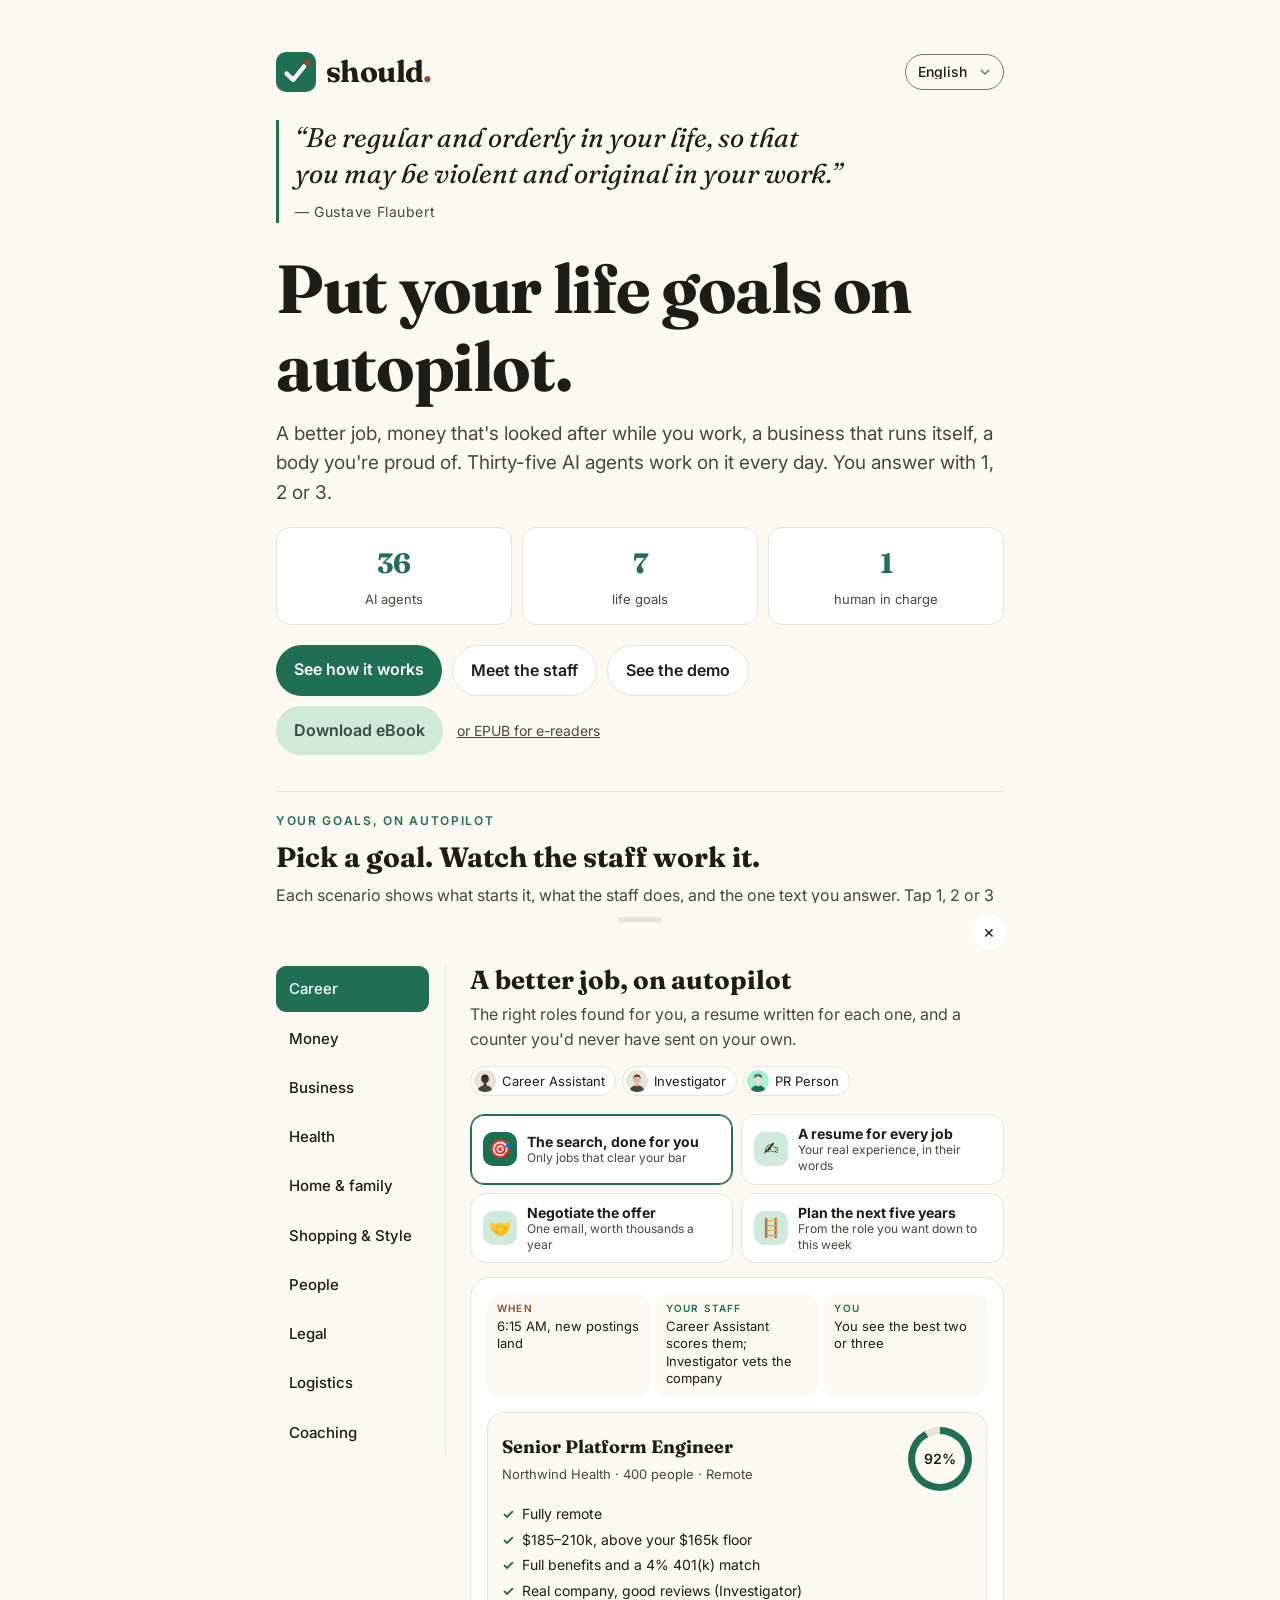
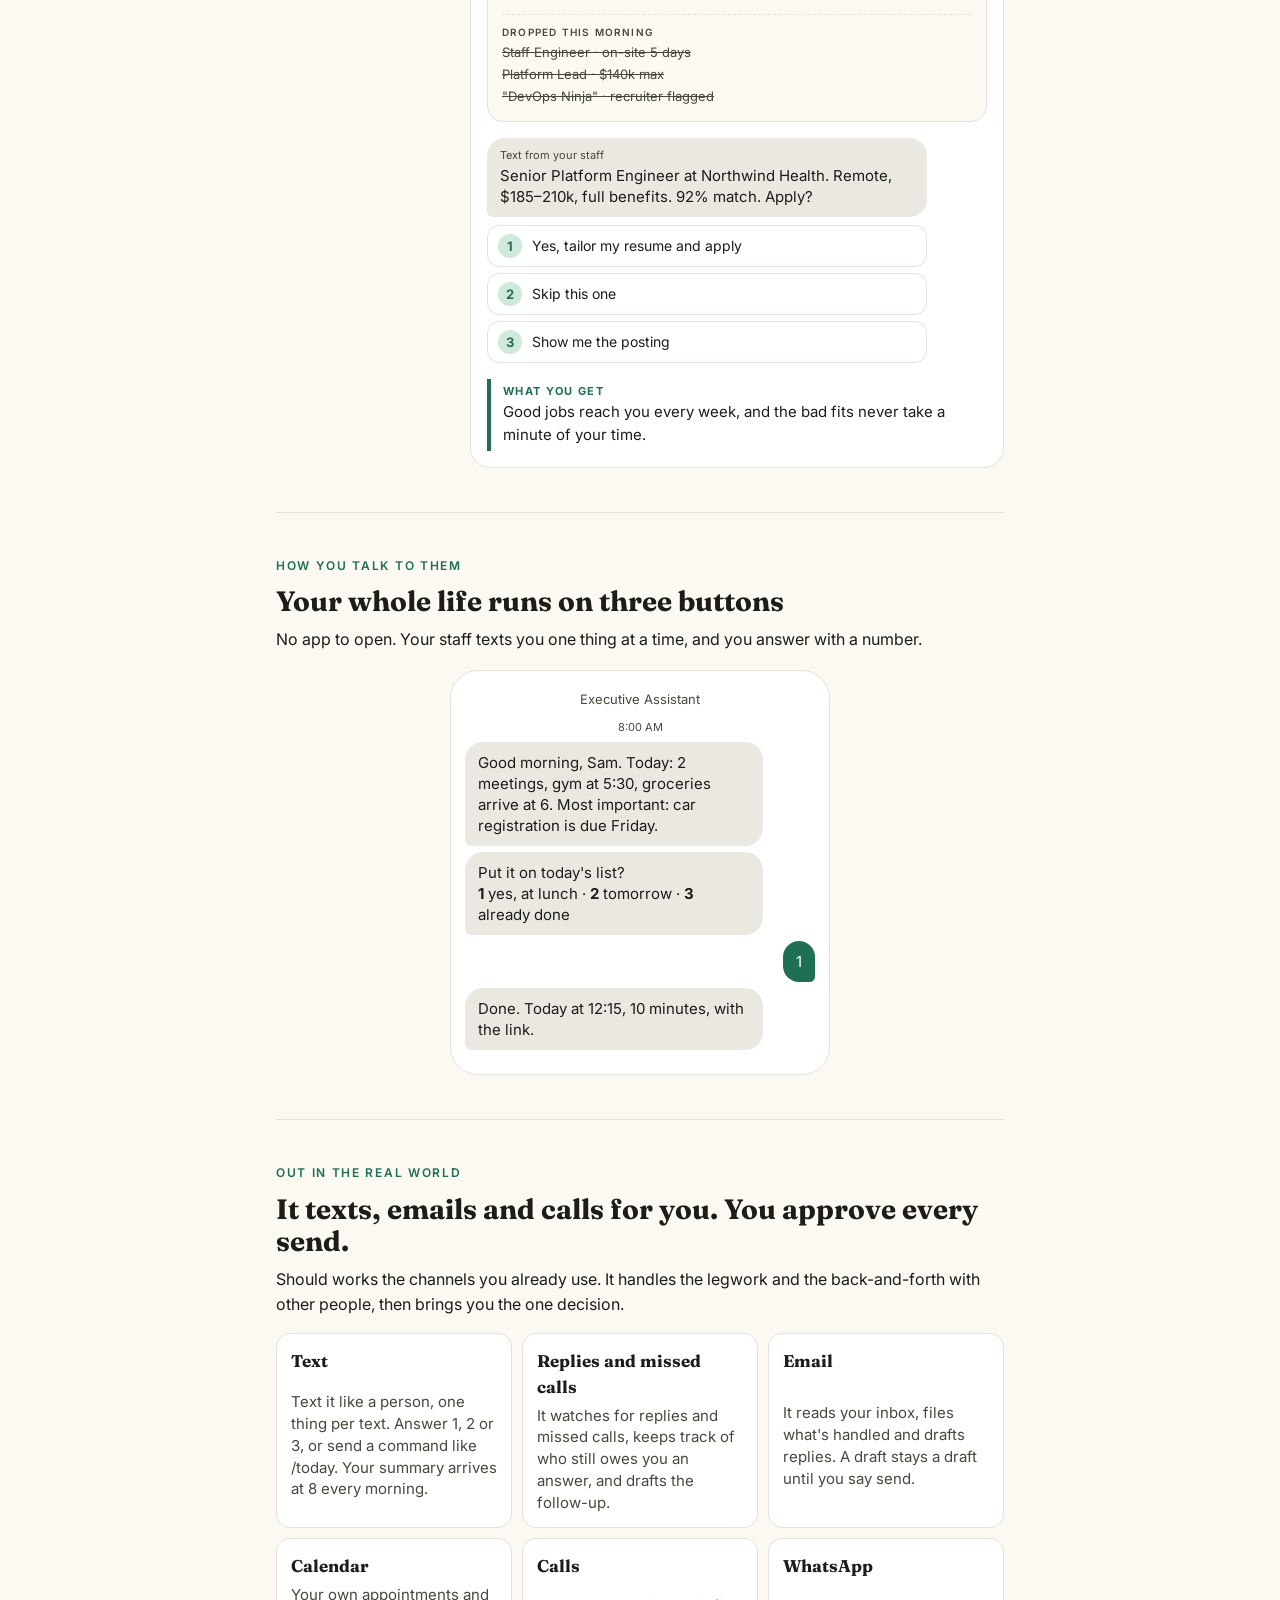
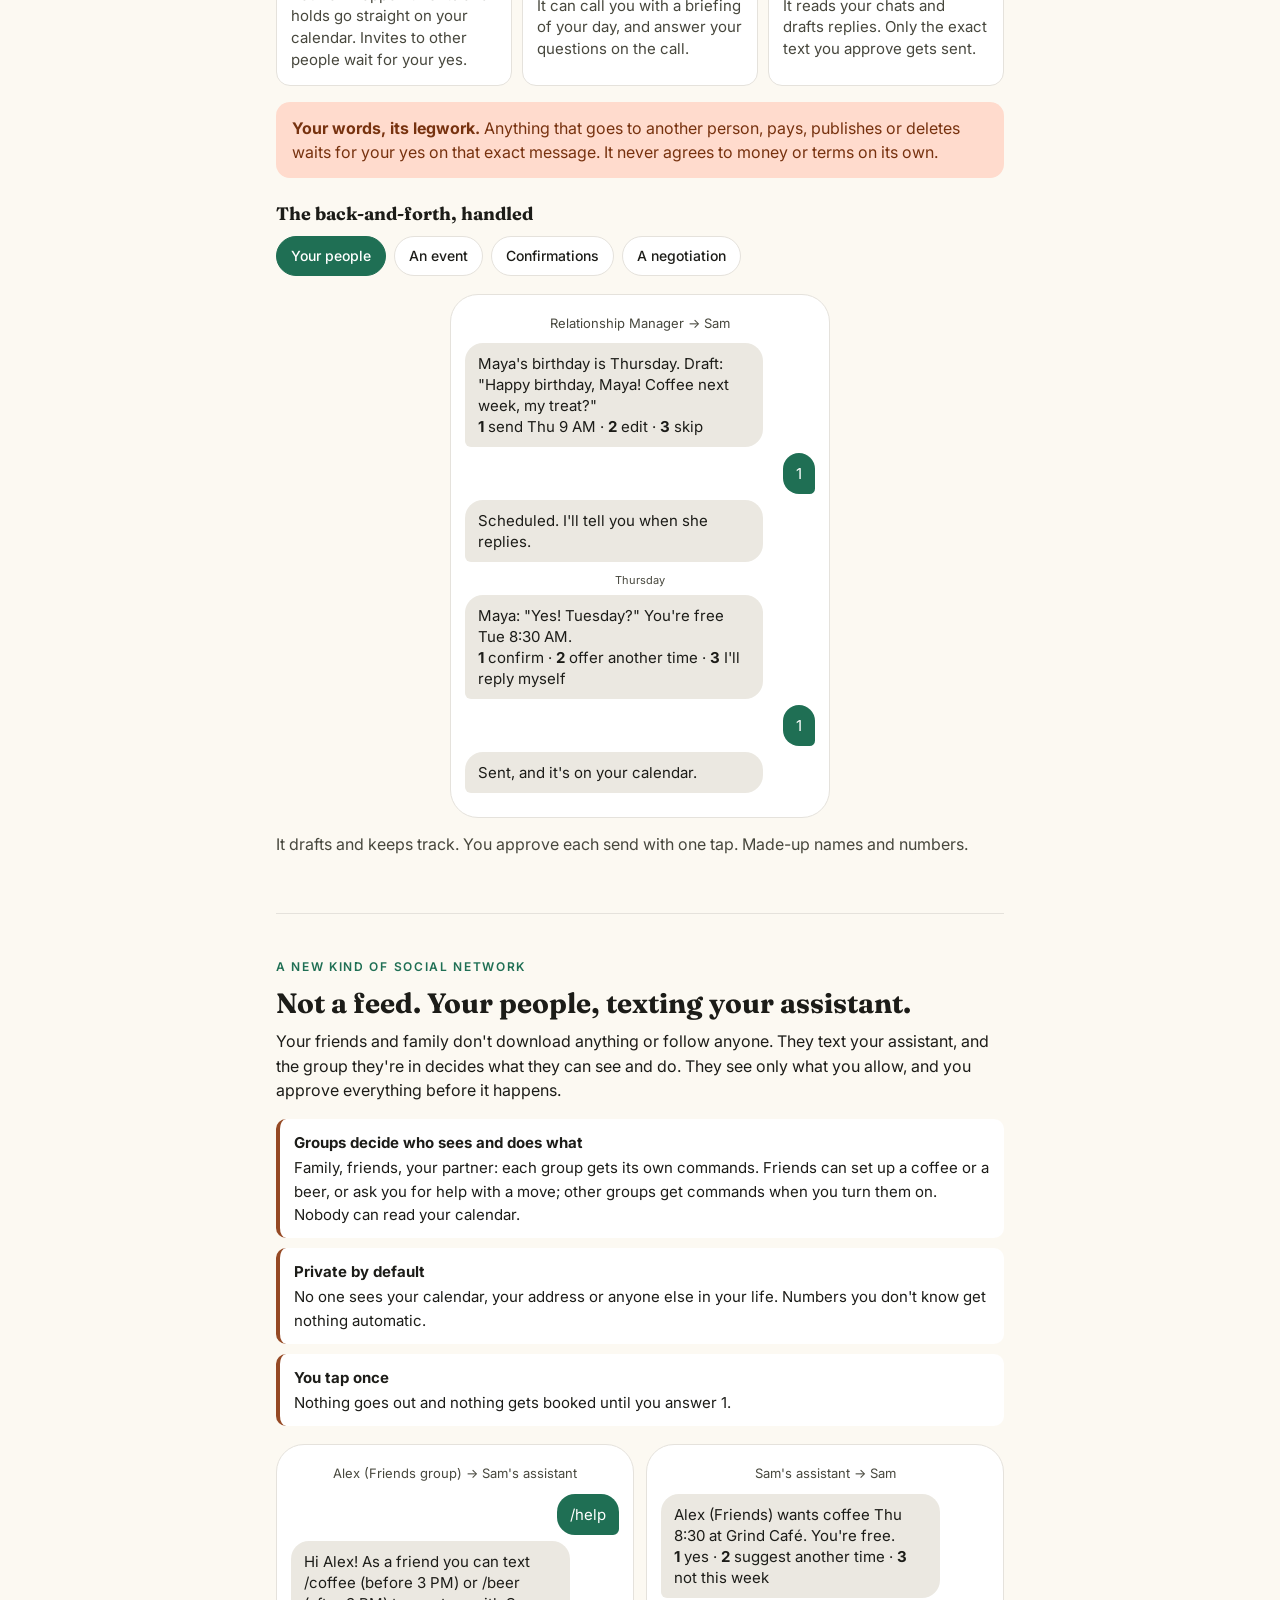
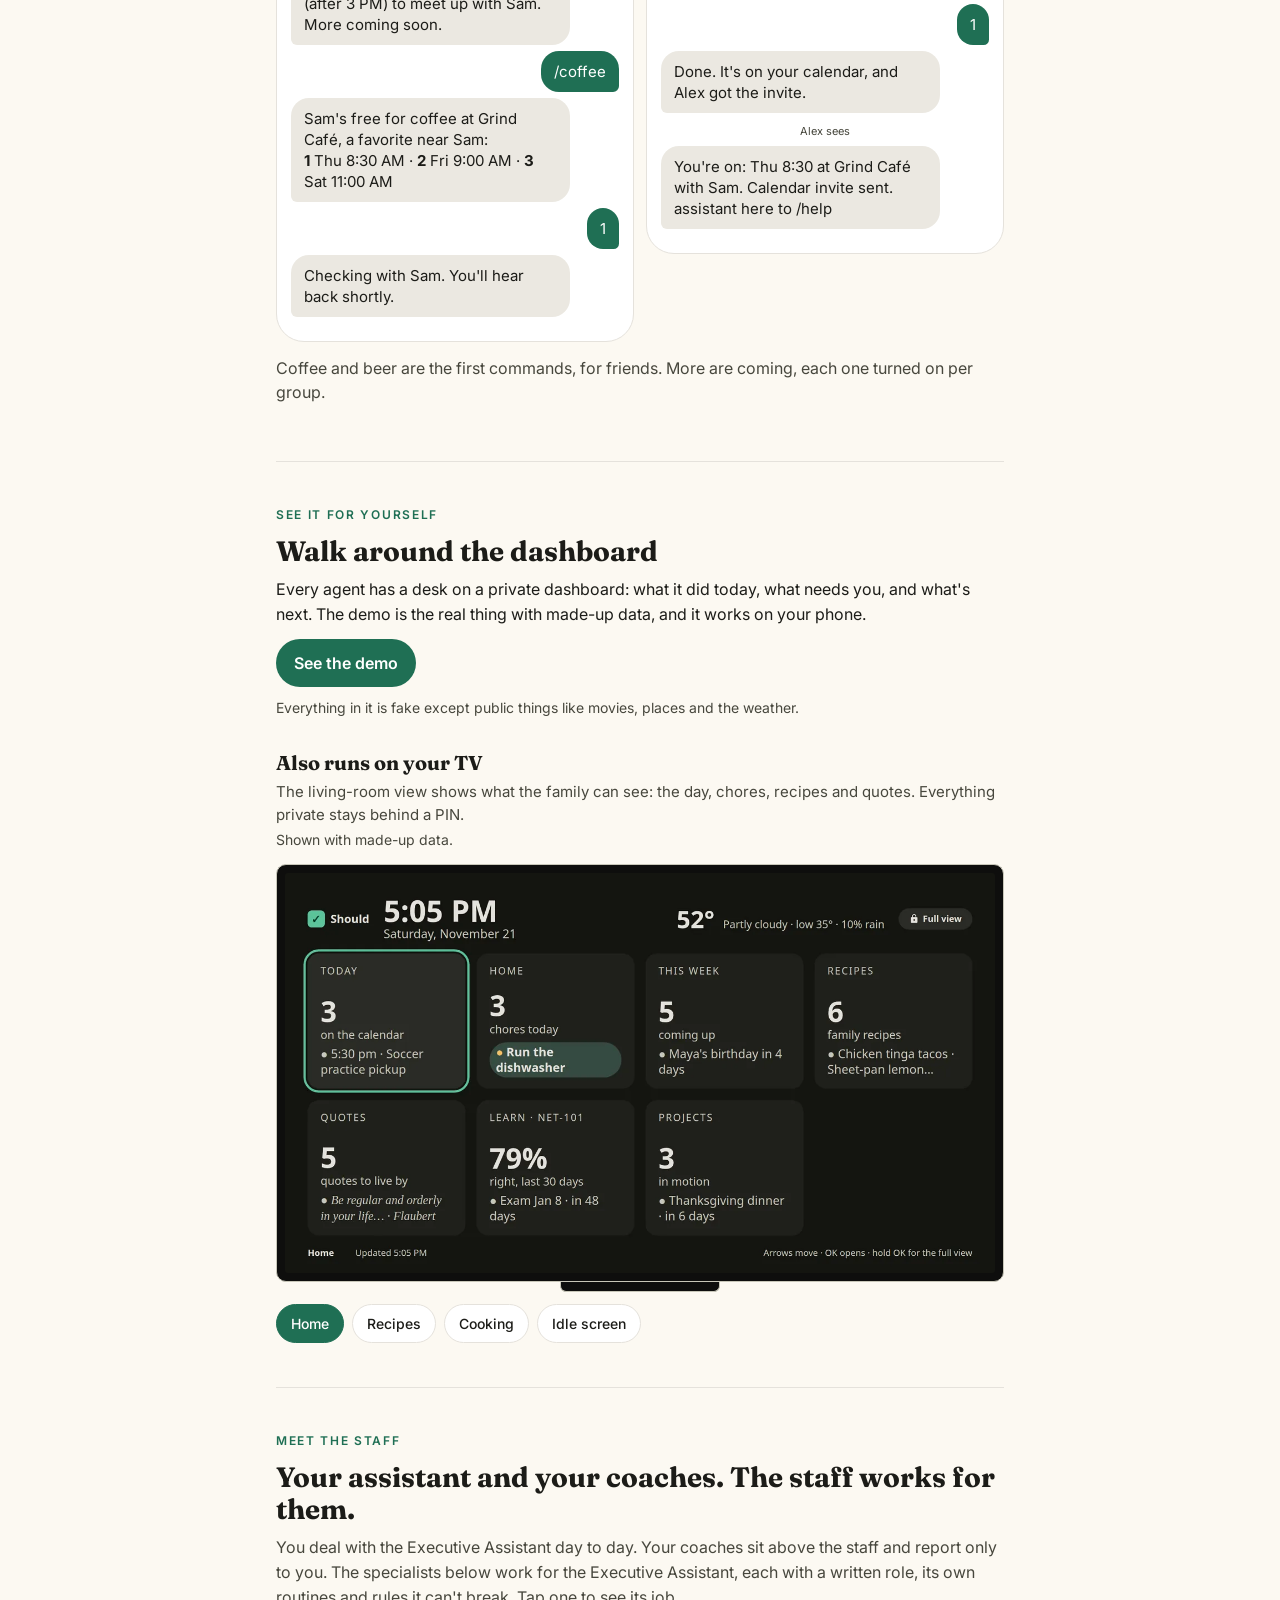
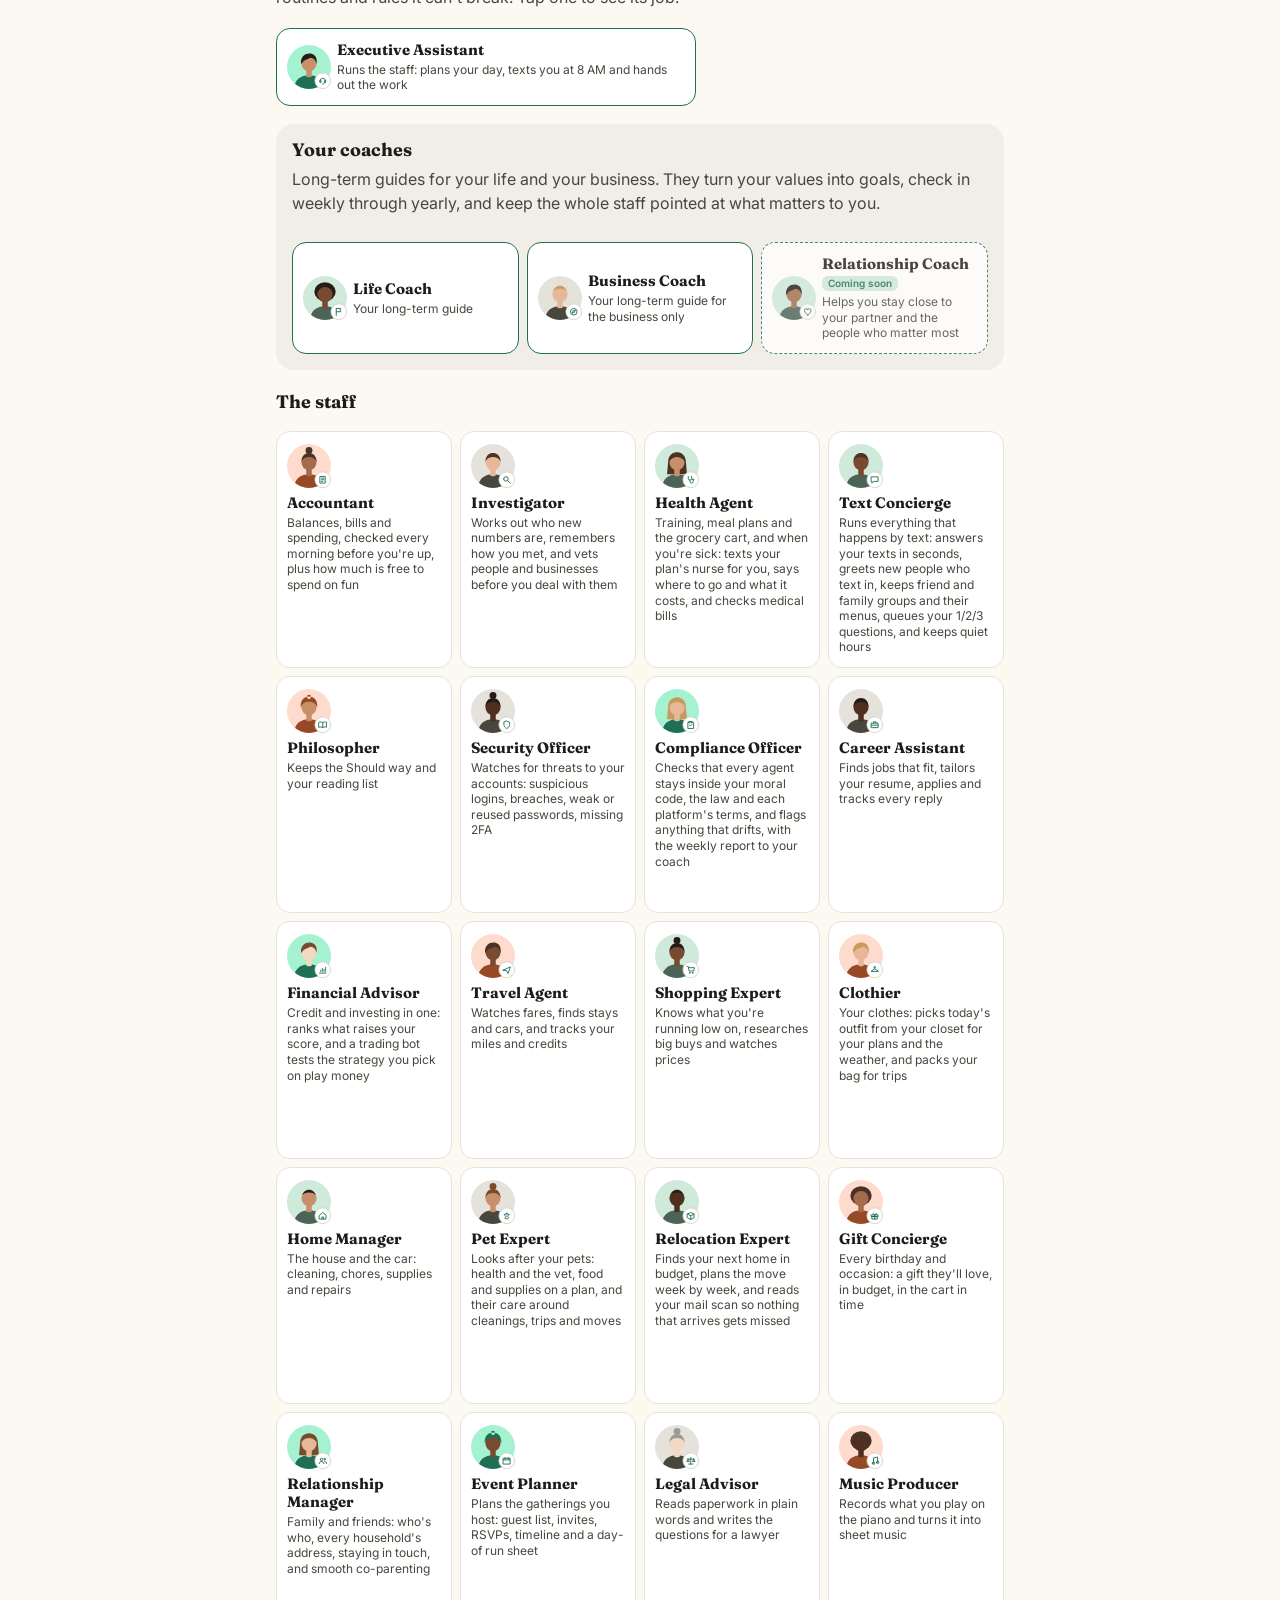
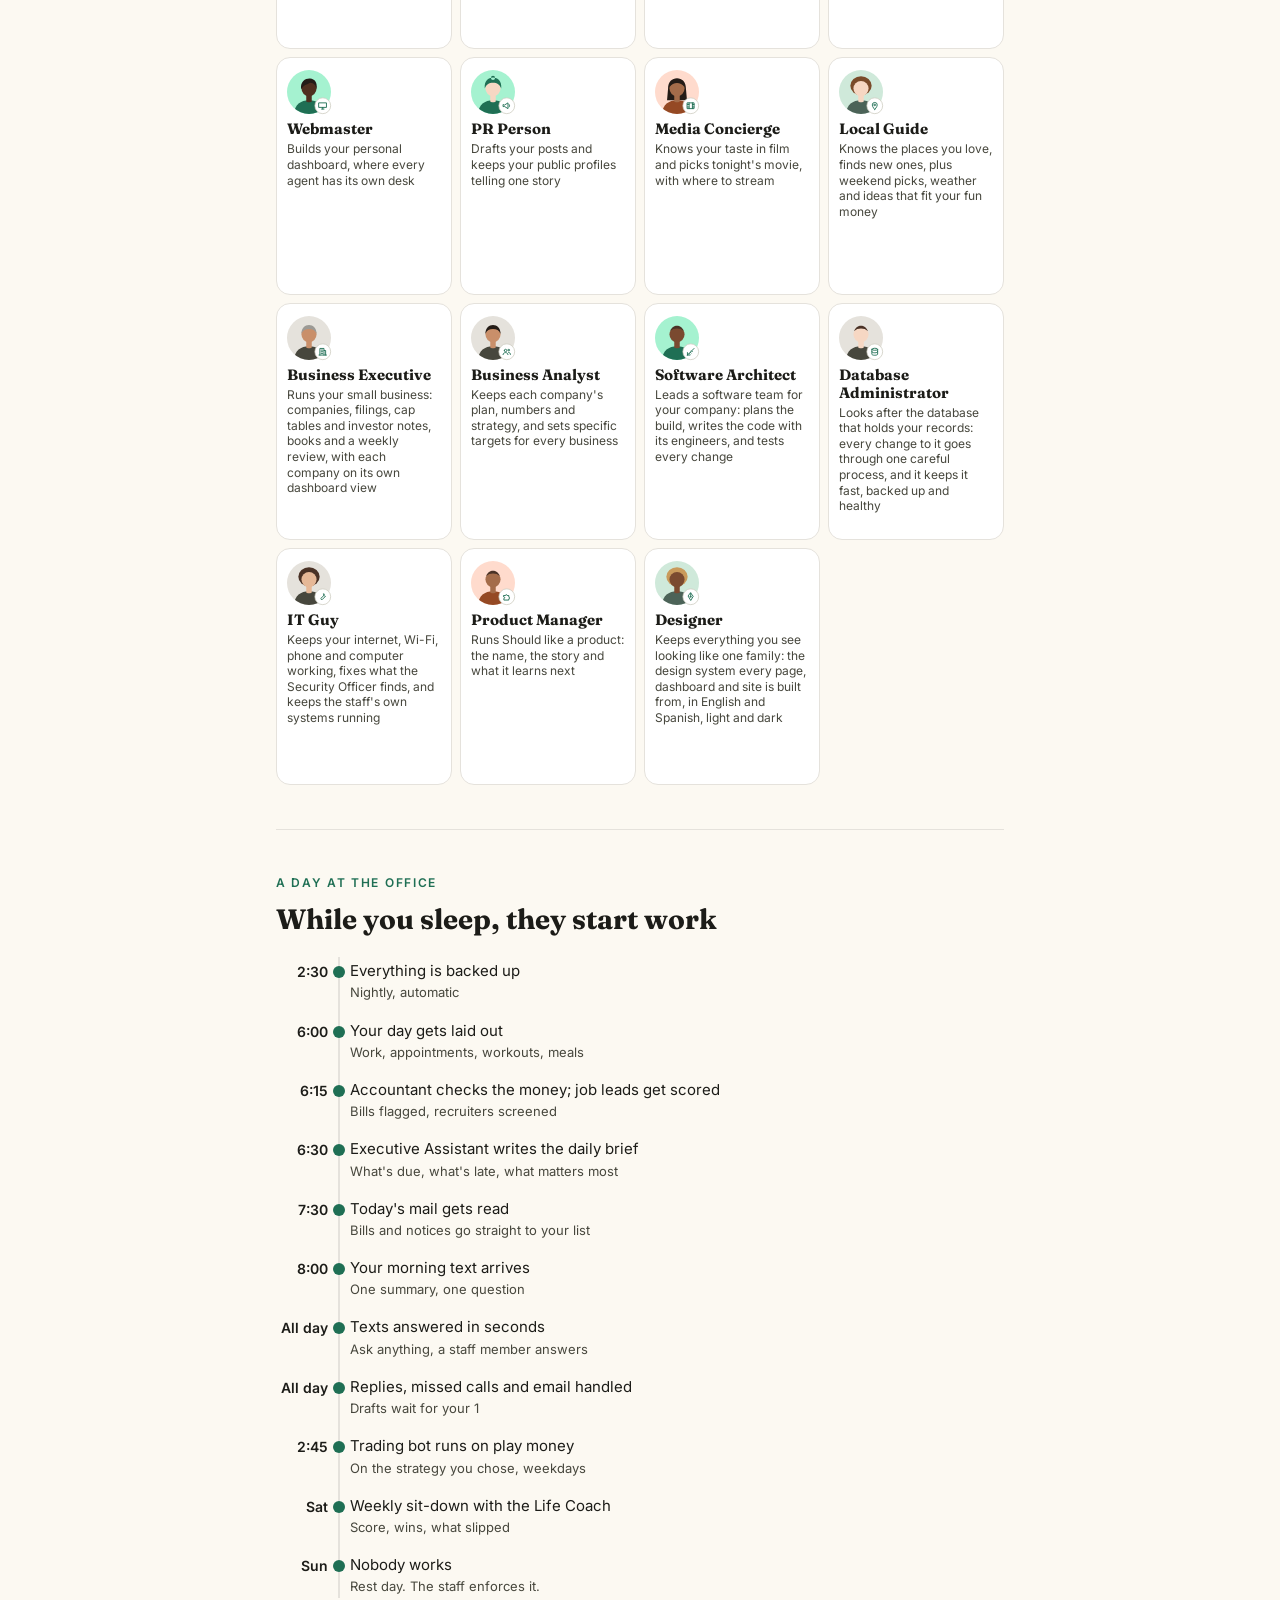
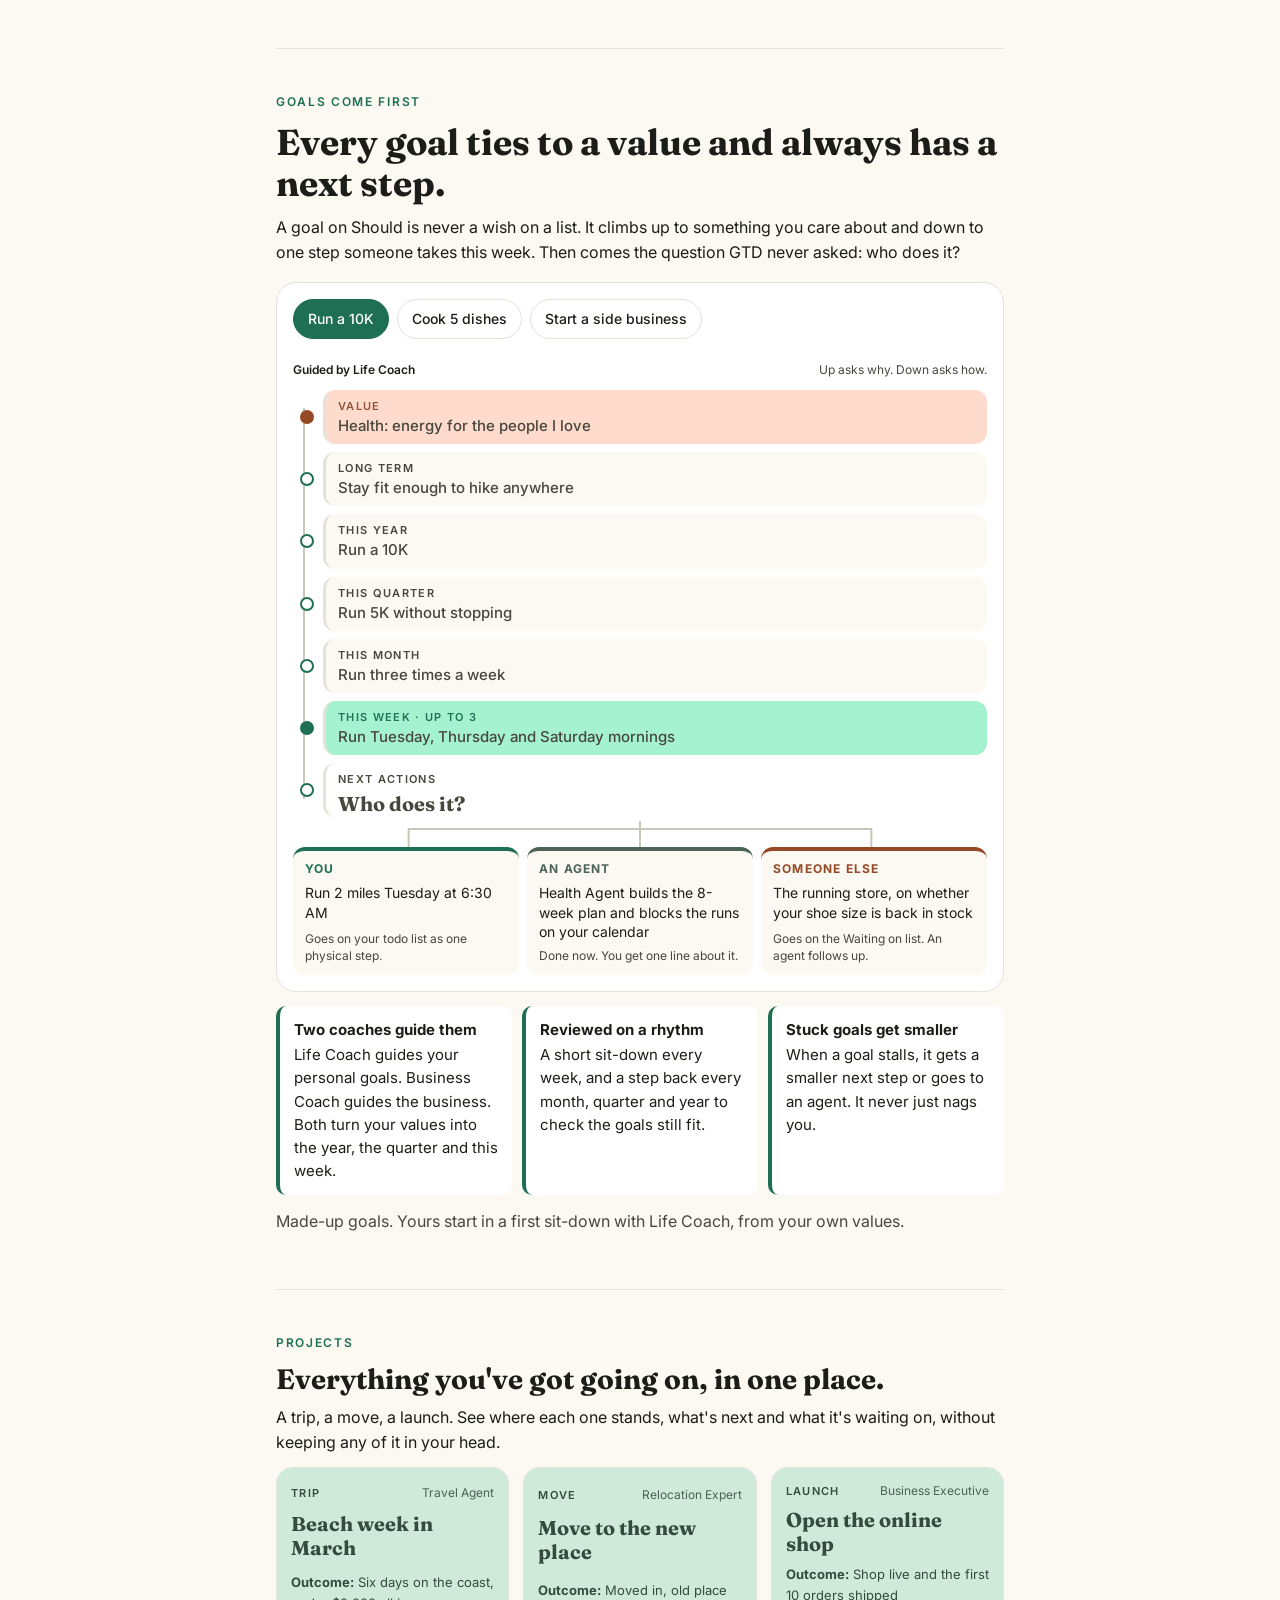
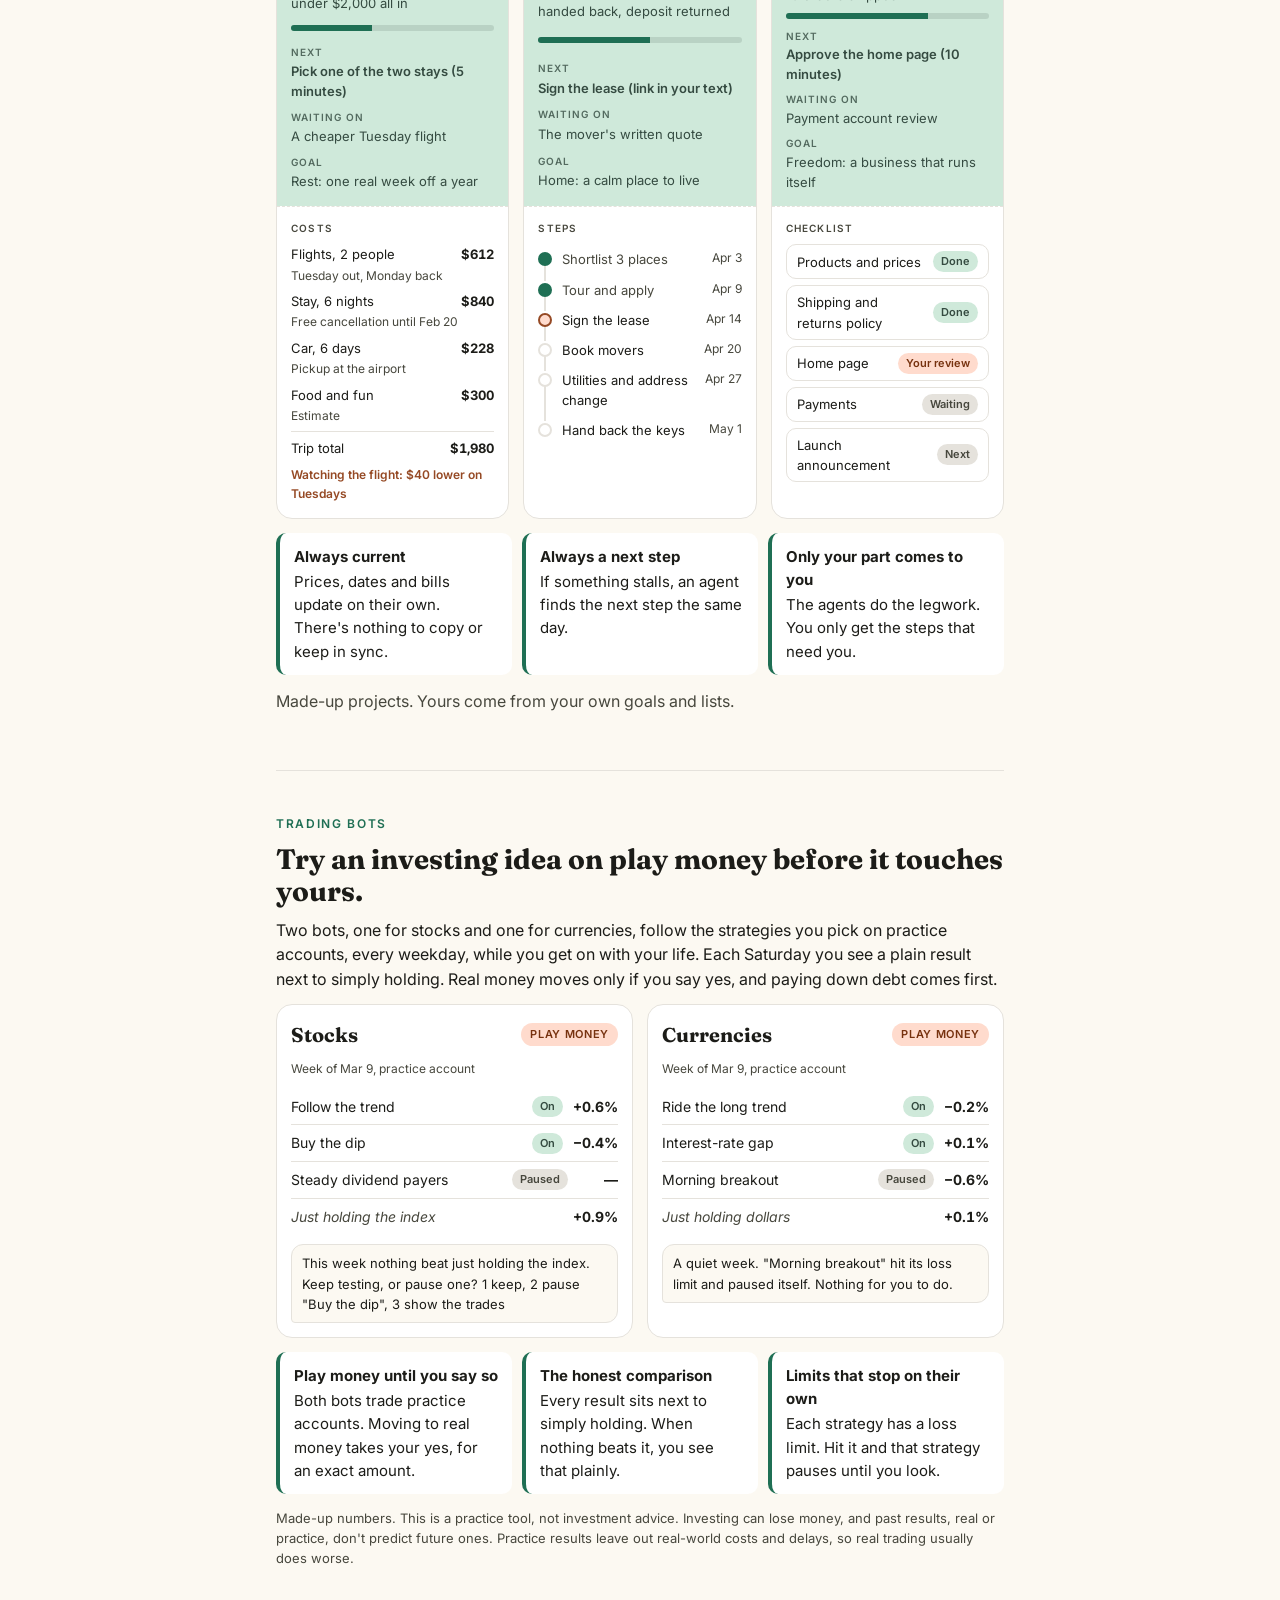
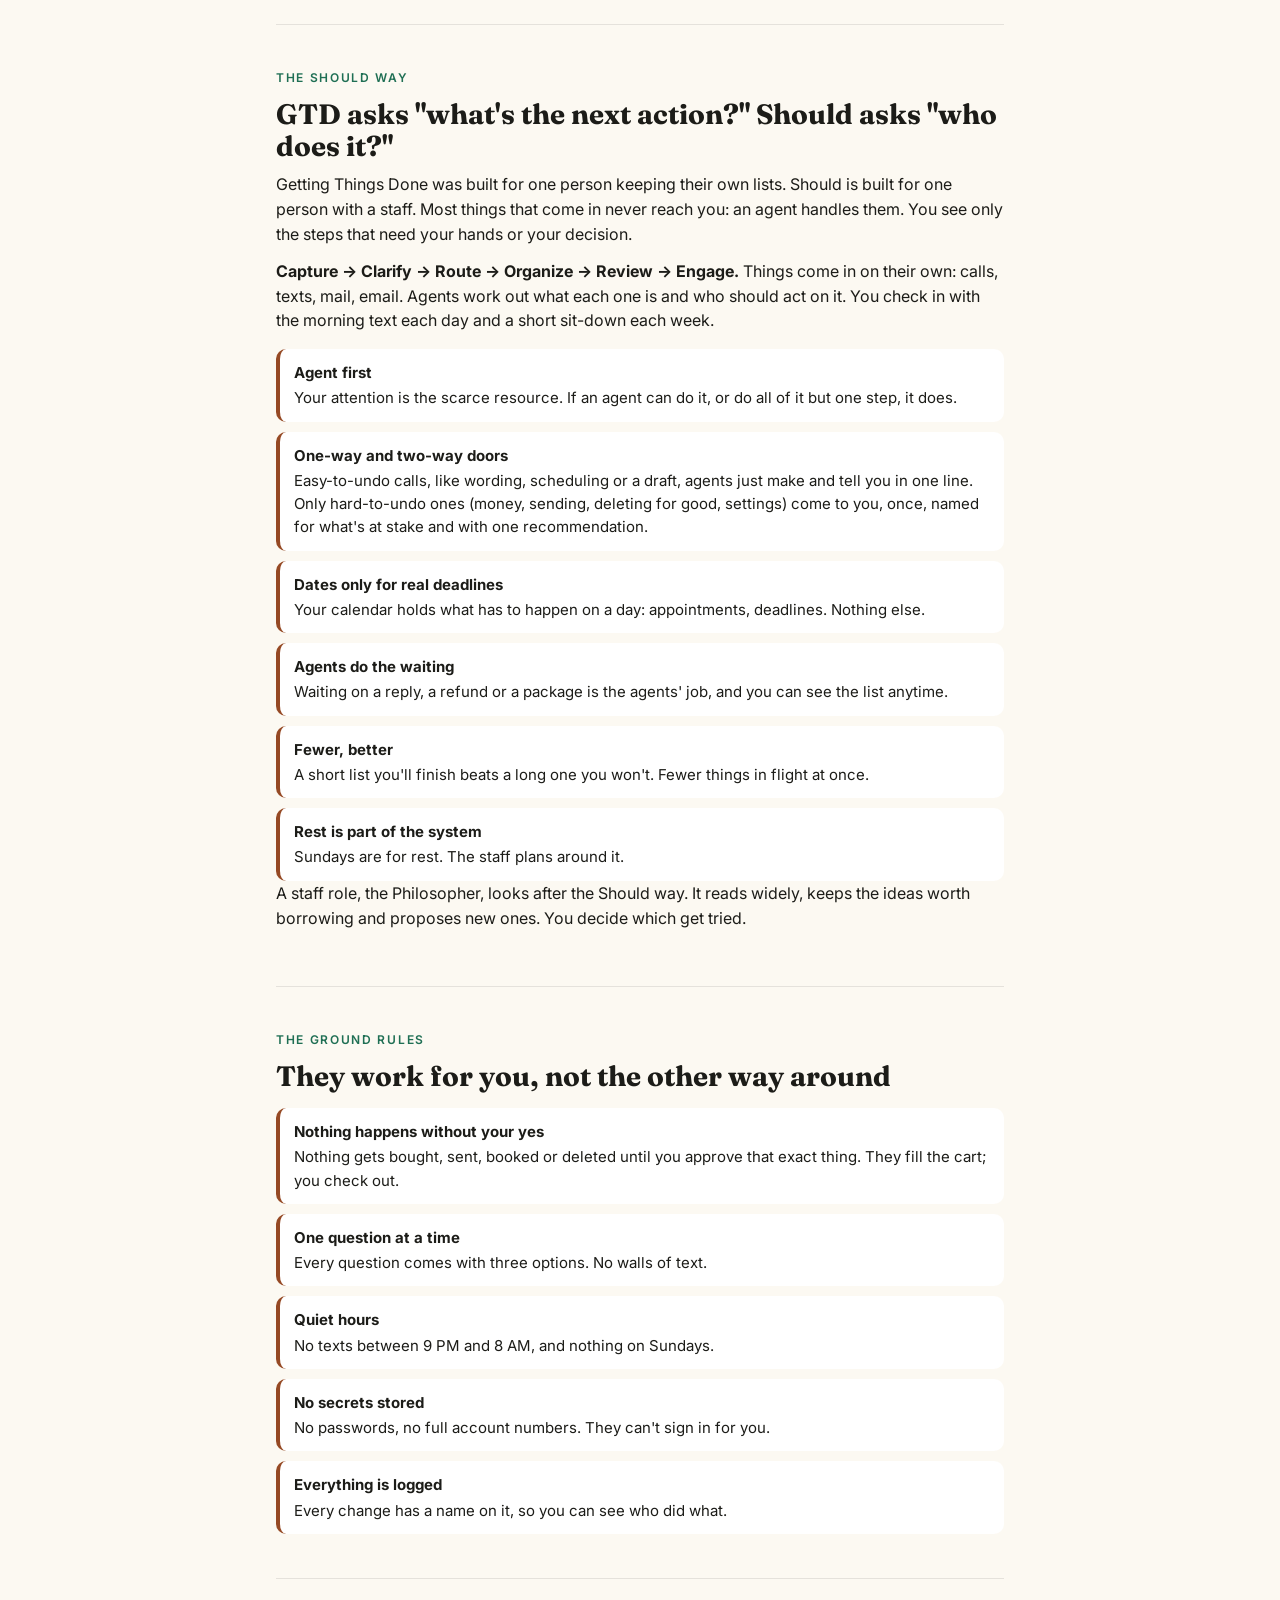
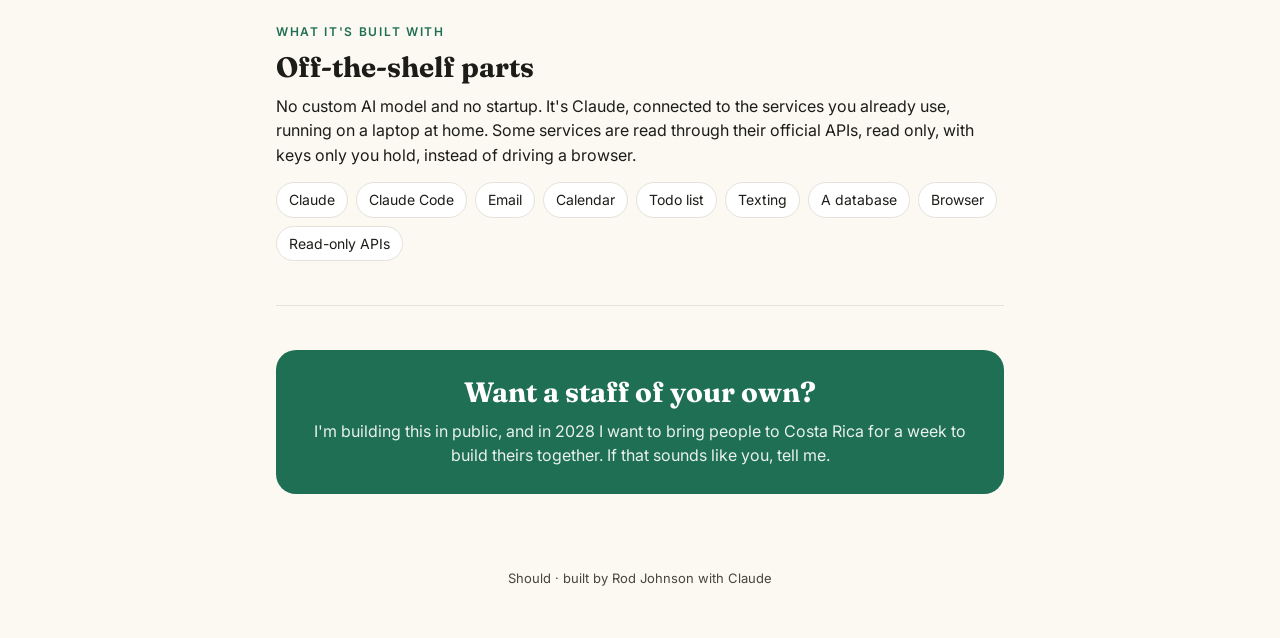
==== index.html @ f6e2cf0f "Should page: Business Analyst (under Philosopher), EN and ES; 36 agents Co-Authored-By: Claude Sonne" ====
<!doctype html>
<html lang="en" data-brand="should" translate="no" class="notranslate">
<head>
<meta charset="utf-8">
<meta name="viewport" content="width=device-width, initial-scale=1, viewport-fit=cover">
<meta name="robots" content="noindex">
<meta name="google" content="notranslate">
<link rel="alternate" hreflang="en" href="https://rodmjay.github.io/should/?lang=en">
<link rel="alternate" hreflang="es-419" href="https://rodmjay.github.io/should/?lang=es">
<link rel="alternate" hreflang="x-default" href="https://rodmjay.github.io/should/">
<title>Should</title>
<link rel="icon" href="favicon.svg" type="image/svg+xml">
<!-- Link previews can't run scripts, so description and og: stay in English here; the page sets the description from i18n/ on load -->
<meta name="description" content="Put your life goals on autopilot. One human, thirty-six AI agents.">
<meta property="og:title" content="Should">
<meta property="og:description" content="Put your life goals on autopilot. One human, thirty-six AI agents.">
<link rel="preconnect" href="https://fonts.googleapis.com">
<link rel="preconnect" href="https://fonts.gstatic.com" crossorigin>
<link href="https://fonts.googleapis.com/css2?family=Fraunces:opsz,wght@9..144,600;9..144,700&family=Inter:wght@400;500;600&display=swap" rel="stylesheet">
<link rel="stylesheet" href="ds/design-system.css">
<style>
:root{
  /* Page names, pointed at the design system's M3 roles (ds/design-system.css, brand "should") */
  --bg:var(--md-sys-color-surface); --card:var(--md-sys-color-surface-container-lowest);
  --ink:var(--md-sys-color-on-surface); --muted:var(--md-sys-color-on-surface-variant);
  --line:var(--md-sys-color-surface-container-highest);
  --accent:var(--md-sys-color-primary); --on-accent:var(--md-sys-color-on-primary);
  --accent-soft:var(--md-sys-color-secondary-container);
  --warm:var(--md-sys-color-tertiary); --warm-soft:var(--md-sys-color-tertiary-container);
  --bubble-me:var(--md-sys-color-primary); --bubble-them:var(--md-sys-color-surface-container-high);
  --shade:var(--md-sys-color-scrim);
  --bad:var(--md-sys-color-error); --bad-soft:var(--md-sys-color-error-container);
}
*{box-sizing:border-box}
html{-webkit-text-size-adjust:100%;scroll-behavior:smooth}
body{margin:0;background:var(--bg);color:var(--ink);font:16px/1.55 var(--md-ref-typeface-plain)}
body.locked{overflow:hidden}
.wrap{max-width:760px;margin:0 auto;padding-block:0;padding-left:max(16px,env(safe-area-inset-left,0px));padding-right:max(16px,env(safe-area-inset-right,0px))}
html,body{overflow-x:clip}
h1,h2,h3{font-family:var(--md-ref-typeface-brand);line-height:1.15;margin:0}
h2{font-size:28px;margin-bottom:10px}
section{padding:44px 0;border-top:1px solid var(--line)}
p{margin:0 0 12px}
.muted{color:var(--muted)}
.eyebrow{font-size:12px;letter-spacing:.14em;text-transform:uppercase;color:var(--accent);font-weight:600;margin-bottom:10px}
button{font:inherit;color:inherit;cursor:pointer}

/* brand */
.hero-top{display:flex;align-items:center;justify-content:space-between;gap:12px;margin-bottom:14px}
.brand{display:flex;align-items:center;gap:10px}
.brand svg{width:40px;height:40px;flex:0 0 40px}
.brand span{font-family:var(--md-ref-typeface-brand);font-weight:700;font-size:30px;letter-spacing:-.02em;line-height:1}
.brand i{font-style:normal;color:var(--warm)}
/* hero */
.hero{padding:52px 0 36px}
.hero .kicker{font-family:var(--md-ref-typeface-brand);font-size:20px;color:var(--accent);margin-bottom:6px}
.hero h1{font-size:clamp(40px,11vw,68px);letter-spacing:-.02em}
.motto{margin:28px 0 26px;padding-left:16px;border-left:3px solid var(--accent)}
.motto blockquote{margin:0;font-family:var(--md-ref-typeface-brand);font-size:clamp(21px,5vw,27px);font-style:italic;font-weight:400;line-height:1.35;color:var(--ink);text-wrap:balance;max-width:34ch}
.motto figcaption{margin-top:8px;font-size:14px;letter-spacing:.04em;color:var(--muted)}
.hero .sub{font-size:19px;margin:14px 0 18px;color:var(--muted)}
.stats{display:grid;grid-template-columns:repeat(3,minmax(0,1fr));gap:10px;margin-top:20px}
.stat{background:var(--card);border:1px solid var(--line);border-radius:14px;padding:14px 8px;text-align:center}
.stat b{display:block;font-family:var(--md-ref-typeface-brand);font-size:28px;color:var(--accent)}
.stat span{font-size:13px;color:var(--muted)}
.cta-row{display:flex;gap:10px;flex-wrap:wrap;margin-top:20px}
.btn{border:0;border-radius:999px;padding:12px 18px;font-weight:600;text-decoration:none;display:inline-block}
.btn.primary{background:var(--accent);color:var(--on-accent)}
.btn.tonal{background:var(--accent-soft);color:var(--md-sys-color-on-secondary-container)}
.ebook-row{display:flex;align-items:center;gap:6px 14px;flex-wrap:wrap;margin-top:10px}
.ebook-alt{font-size:14px;color:var(--muted)}
.btn.ghost{background:var(--card);border:1px solid var(--line);color:var(--ink)}

/* goal tabs */
.tabs{position:sticky;top:0;z-index:5;background:var(--bg);padding:10px 0;margin:0 -16px;padding-left:16px;padding-right:16px;display:flex;gap:8px;overflow-x:auto;scrollbar-width:none;border-bottom:1px solid var(--line)}
.tabs::-webkit-scrollbar{display:none}
.tab{flex:0 0 auto;border:1px solid var(--line);background:var(--card);border-radius:999px;padding:8px 14px;font-size:14px;font-weight:500;white-space:nowrap}
.tab[aria-selected="true"]{background:var(--accent);color:var(--on-accent);border-color:var(--accent)}
.goal{padding-top:22px}
.goal-head{display:flex;gap:14px;align-items:flex-start}
.goal-ico{flex:0 0 52px;height:52px;border-radius:16px;background:var(--accent-soft);display:grid;place-items:center;font-size:26px}
.goal-ico:has(svg){background:none;flex-basis:56px;height:56px}
.goal h3{font-size:24px}
.goal .tag{color:var(--muted);margin:4px 0 0}
.who{display:flex;flex-wrap:wrap;gap:6px;margin:14px 0 4px}
.who button{border:1px solid var(--line);background:var(--card);border-radius:999px;padding:3px 10px 3px 3px;font-size:13px;display:inline-flex;align-items:center;gap:6px}
.label{font-size:12px;letter-spacing:.12em;text-transform:uppercase;color:var(--muted);font-weight:600;margin:20px 0 8px}

/* simulators */
.sim{background:var(--card);border:1px solid var(--line);border-radius:16px;padding:16px;margin-top:6px}
.sim h4{font-family:var(--md-ref-typeface-brand);font-size:19px;margin:0 0 2px}
.sim .note{font-size:12px;color:var(--muted);margin-top:8px}
.ctl{display:grid;grid-template-columns:1fr auto;gap:2px 10px;align-items:center;margin-top:12px;font-size:14px}
.ctl output{font-weight:600}
.ctl input{grid-column:1/-1;width:100%;accent-color:var(--accent)}
.big{display:grid;grid-template-columns:repeat(2,minmax(0,1fr));gap:10px;margin:14px 0 6px}
.big div{border-radius:12px;padding:10px;background:var(--bg)}
.big b{display:block;font-family:var(--md-ref-typeface-brand);font-size:22px}
.big span{font-size:12px;color:var(--muted)}
.big .good b{color:var(--accent)}
svg.chart{width:100%;height:auto;display:block;margin-top:8px}
.legend{display:flex;gap:14px;font-size:12px;color:var(--muted);flex-wrap:wrap}
.legend i{display:inline-block;width:14px;height:3px;border-radius:2px;vertical-align:middle;margin-right:5px}

/* scenario picker + stage */
.goal h3{font-size:26px}
.goal .tag{color:var(--muted);margin:6px 0 0}
.picker{display:grid;grid-template-columns:repeat(auto-fit,minmax(min(100%,180px),1fr));gap:8px;margin:18px 0 0}
.pick{display:flex;gap:10px;align-items:center;text-align:left;background:var(--card);border:1px solid var(--line);border-radius:14px;padding:10px 12px;min-width:0}
.pick b{display:block;font-size:14px;line-height:1.25}
.pick small{display:block;font-size:12px;color:var(--muted);line-height:1.3}
.pk-i{flex:0 0 34px;height:34px;border-radius:10px;background:var(--accent-soft);display:grid;place-items:center;font-size:18px}
.pick[aria-selected="true"]{border-color:var(--accent);box-shadow:0 0 0 1px var(--accent) inset}
.pick[aria-selected="true"] .pk-i{background:var(--accent);filter:saturate(1.1)}
.scn{margin-top:14px;background:var(--card);border:1px solid var(--line);border-radius:20px;padding:16px;display:grid;gap:16px;animation:rise .25s ease}
@keyframes rise{from{opacity:0;transform:translateY(6px)}to{opacity:1;transform:none}}
.flow{list-style:none;margin:0;padding:0;display:grid;grid-template-columns:repeat(3,minmax(0,1fr));gap:6px;counter-reset:f}
.flow li{position:relative;background:var(--bg);border-radius:12px;padding:8px 10px;font-size:13px;line-height:1.35}
.flow li small{display:block;font-size:10px;letter-spacing:.12em;text-transform:uppercase;color:var(--accent);font-weight:600;margin-bottom:2px}
.flow li:first-child small{color:var(--warm)}
@media(max-width:520px){.flow{grid-template-columns:1fr}}
.stage{min-width:0}
.scn .sim{border:0;padding:0;margin:0;background:none}
.chat{display:grid;gap:8px;max-width:440px}
.chat .msg{max-width:100%;margin:0}
.chat .msg small{display:block;font-size:11px;color:var(--muted);margin-bottom:2px}
.chat .opts{display:grid;gap:6px}
.chat .opts button{display:flex;gap:10px;align-items:center;text-align:left;border:1px solid var(--line);background:var(--card);border-radius:12px;padding:8px 10px;font-size:14px}
.chat .opts button b{flex:0 0 24px;height:24px;border-radius:50%;background:var(--accent-soft);color:var(--accent);display:grid;place-items:center;font-size:13px}
.chat .opts button.picked{background:var(--bubble-me);color:var(--on-accent);border-color:var(--bubble-me)}
.chat .opts button.picked b{background:color-mix(in srgb,var(--on-accent) 20%,transparent);color:var(--on-accent)}
.chat .reply{display:none;margin-top:8px}
.chat .reply.show{display:block;animation:rise .2s ease}
.gets{margin:0;border-left:4px solid var(--accent);padding:4px 0 4px 12px;font-size:15px}
.gets b{display:block;font-size:11px;letter-spacing:.12em;text-transform:uppercase;color:var(--accent)}

/* scene: job lead */
.lead-card{border:1px solid var(--line);border-radius:16px;padding:14px;background:var(--bg)}
.lc-top{display:flex;gap:12px;justify-content:space-between;align-items:center}
.ladder{background:var(--card);border:1px solid var(--line);border-radius:16px;padding:14px;display:grid;gap:8px}
.ld-h b{display:block;font-family:var(--md-ref-typeface-brand);font-size:18px}
.ld-h span{font-size:12px;color:var(--muted)}
.rung{display:grid;gap:1px;padding:8px 12px;border-left:3px solid var(--line);border-radius:4px}
.rung small{font-size:11px;letter-spacing:.08em;text-transform:uppercase;color:var(--muted)}
.rung b{font-size:15px}
.rung span{font-size:13px;color:var(--muted)}
.rung.now{border-left-color:var(--accent);background:var(--accent-soft)}
.dl.pace i{background:linear-gradient(90deg,var(--accent) var(--w),var(--line) 0)}
.dl.pace li{grid-template-columns:1.4fr 1fr auto}
.lc-top b{display:block;font-family:var(--md-ref-typeface-brand);font-size:18px}
.lc-top span{font-size:13px;color:var(--muted)}
.ring{flex:0 0 64px;height:64px;border-radius:50%;background:conic-gradient(var(--accent) calc(var(--p)*1%),var(--line) 0);display:grid;place-items:center}
.ring span{width:50px;height:50px;border-radius:50%;background:var(--bg);display:grid;place-items:center;font-weight:600;color:var(--ink);font-size:14px}
.checks{list-style:none;padding:0;margin:12px 0 0;display:grid;gap:4px;font-size:14px}
.checks li:before{content:"✓";color:var(--accent);font-weight:700;margin-right:8px}
.dropped{margin-top:12px;padding-top:10px;border-top:1px dashed var(--line);display:grid;gap:2px;font-size:13px;color:var(--muted)}
.dropped small{font-size:10px;letter-spacing:.12em;text-transform:uppercase;font-weight:600}
/* projects */
.proj-grid{display:grid;gap:14px;grid-template-columns:repeat(auto-fit,minmax(min(220px,100%),1fr))}
.pj{background:var(--card);border:1px solid var(--line);border-radius:16px;overflow:hidden;display:flex;flex-direction:column;min-width:0}
@media(min-width:480px){.pj{display:grid;grid-row:span 2;grid-template-rows:subgrid;gap:0}}
.pj-shell{background:var(--accent-soft);color:var(--md-sys-color-on-secondary-container);padding:14px;display:grid;gap:8px}
.pj-top{display:flex;justify-content:space-between;align-items:center;gap:8px}
.pj-type{font-size:11px;letter-spacing:.12em;text-transform:uppercase;font-weight:600}
.pj-own{font-size:12px;opacity:.85;white-space:nowrap}
.pj-name{font-family:var(--md-ref-typeface-brand);font-size:20px;line-height:1.2;margin:0}
.pj-out{font-size:13px;margin:0}
.pj-bar{height:6px;border-radius:999px;background:color-mix(in srgb,var(--md-sys-color-on-secondary-container) 14%,transparent);overflow:hidden}
.pj-bar i{display:block;height:100%;width:var(--p);background:var(--accent)}
.pj-f{display:grid;grid-template-columns:1fr;gap:0;margin:0;font-size:13px}
.pj-f dd+dt{margin-top:6px}
.pj-f dt{font-size:10px;letter-spacing:.1em;text-transform:uppercase;font-weight:600;padding-top:2px;opacity:.8}
.pj-f dd{margin:0;min-width:0}
.pj-f dd.next{font-weight:600}
.pj-panel{padding:14px;display:grid;gap:8px;align-content:start;flex:1;border-top:1px dashed var(--line)}
.pj-ptitle{font-size:10px;letter-spacing:.12em;text-transform:uppercase;color:var(--muted);font-weight:600}
.pj-lines{list-style:none;margin:0;padding:0;display:grid;gap:6px;font-size:13px}
.pj-lines li{display:grid;grid-template-columns:1fr auto;gap:2px 10px}
.pj-lines small{grid-column:1/-1;color:var(--muted);font-size:12px}
.pj-lines b{font-variant-numeric:tabular-nums}
.pj-lines .tot{border-top:1px solid var(--line);padding-top:6px}
.pj-watch{font-size:12px;color:var(--warm);font-weight:600}
.pj-steps{list-style:none;margin:0;padding:0;display:grid;gap:0;font-size:13px}
.pj-steps li{display:grid;grid-template-columns:14px 1fr auto;gap:10px;align-items:start;padding:5px 0;position:relative}
.pj-steps li:before{content:"";width:10px;height:10px;border-radius:50%;border:2px solid var(--line);margin-top:3px;background:var(--card);z-index:1}
.pj-steps li:not(:last-child):after{content:"";position:absolute;left:6px;top:18px;bottom:-6px;width:2px;background:var(--line)}
.pj-steps li.done:before{background:var(--accent);border-color:var(--accent)}
.pj-steps li.now:before{border-color:var(--warm);background:var(--warm-soft)}
.pj-steps li.done span{color:var(--muted)}
.pj-steps time{font-size:12px;color:var(--muted);white-space:nowrap}
.pj-gates{list-style:none;margin:0;padding:0;display:grid;gap:6px;font-size:13px}
.pj-gates li{display:flex;justify-content:space-between;gap:8px;align-items:center;border:1px solid var(--line);border-radius:10px;padding:6px 10px}
.pj-gates em{font-style:normal;font-size:11px;font-weight:600;border-radius:999px;padding:2px 8px;white-space:nowrap;background:var(--line);color:var(--muted)}
.pj-gates em.done{background:var(--accent-soft);color:var(--md-sys-color-on-secondary-container)}
.pj-gates em.now{background:var(--warm-soft);color:var(--md-sys-color-on-tertiary-container)}
/* trading bots */
.tb-grid{display:grid;gap:14px;grid-template-columns:repeat(auto-fit,minmax(min(260px,100%),1fr))}
.tb{background:var(--card);border:1px solid var(--line);border-radius:16px;padding:14px;display:grid;gap:10px;align-content:start;min-width:0}
.tb-top{display:flex;justify-content:space-between;align-items:center;gap:8px;flex-wrap:wrap}
.tb-top b{font-family:var(--md-ref-typeface-brand);font-size:20px}
.tb-badge{font-size:11px;font-weight:600;letter-spacing:.06em;text-transform:uppercase;padding:3px 9px;border-radius:999px;background:var(--warm-soft);color:var(--md-sys-color-on-tertiary-container)}
.tb-week{font-size:12px;color:var(--muted)}
.tb-rows{list-style:none;margin:0;padding:0;display:grid;gap:0;font-size:14px}
.tb-rows li{display:grid;grid-template-columns:1fr auto auto;gap:10px;align-items:center;padding:7px 0;border-bottom:1px solid var(--line)}
.tb-rows li:last-child{border-bottom:0}
.tb-rows li.base span:first-child{color:var(--muted);font-style:italic}
.tb-rows b{font-variant-numeric:tabular-nums;text-align:right;min-width:4.5ch}
.tb-st{font-size:11px;font-weight:600;border-radius:999px;padding:2px 8px;background:var(--line);color:var(--muted);white-space:nowrap}
.tb-st.on{background:var(--accent-soft);color:var(--md-sys-color-on-secondary-container)}
.tb-text{margin:0;background:var(--bg);border:1px solid var(--line);border-radius:12px 12px 12px 4px;padding:8px 10px;font-size:13px}
.tb-legal{margin-top:14px;font-size:13px}
/* scene: documents */
.doc{border:1px solid var(--line);border-radius:6px 16px 16px 16px;padding:14px 16px;background:var(--bg);font-family:Georgia,serif;font-size:15px;line-height:1.6}
.doc-h{border-bottom:1px solid var(--line);padding-bottom:8px;margin-bottom:10px;font-family:Inter,sans-serif}
.doc-h b{display:block}
.doc-h span{font-size:12px;color:var(--muted)}
.doc p{margin:0 0 8px}
.doc del{color:var(--muted);text-decoration-color:var(--bad)}
.doc ins{text-decoration:none;background:var(--accent-soft);border-radius:4px;padding:0 3px}
.kw{font-family:Inter,sans-serif;display:flex;flex-wrap:wrap;gap:6px;align-items:center;margin-top:10px}
.kw small{width:100%;font-size:10px;letter-spacing:.12em;text-transform:uppercase;color:var(--muted);font-weight:600}
.pill{font-size:12px;border:1px solid var(--line);border-radius:999px;padding:2px 9px;color:var(--muted)}
.pill.on{background:var(--accent);border-color:var(--accent);color:var(--on-accent)}
.doc mark{background:var(--warm-soft);color:inherit;border-radius:3px;padding:0 2px}
.doc .note{display:block;font-family:Inter,sans-serif;font-size:12px;color:var(--warm);margin-top:2px}
/* scene: offer range */
.range{padding:42px 6px 4px}
.rg-track{position:relative;height:10px;border-radius:5px;background:var(--line)}
.rg-band{position:absolute;top:0;bottom:0;background:var(--accent-soft);border:1px solid var(--accent);border-radius:5px}
.rg-band span{position:absolute;top:16px;left:0;font-size:11px;color:var(--accent);white-space:nowrap;font-weight:600}
.mk{position:absolute;top:-34px;transform:translateX(-50%);font-style:normal;font-size:12px;text-align:center;white-space:nowrap;line-height:1.2}
.mk b{display:block;font-size:10px;letter-spacing:.08em;text-transform:uppercase;color:var(--muted)}
.mk:after{content:"";position:absolute;left:50%;top:30px;width:2px;height:18px;background:currentColor;transform:translateX(-50%)}
.mk.off{color:var(--muted)}.mk.floor{color:var(--warm)}.mk.ctr{color:var(--accent);font-weight:700}
.mk.floor{top:22px}.mk.floor:after{top:-12px;height:12px}
.rg-axis .mkt{color:var(--accent);font-weight:600}
.rg-axis{display:flex;justify-content:space-between;font-size:11px;color:var(--muted);margin-top:50px}
/* scene: statement */
.stmt{border:1px solid var(--line);border-radius:16px;overflow:hidden;background:var(--bg);font-size:14px}
.st-h{display:flex;justify-content:space-between;padding:10px 12px;border-bottom:1px solid var(--line)}
.st-h span{color:var(--muted);font-size:12px}
.stmt .row{display:grid;grid-template-columns:48px minmax(0,1fr) auto;gap:8px;padding:9px 12px;border-bottom:1px solid var(--line);align-items:center}
.stmt .row:last-child{border-bottom:0}
.stmt .row>span:first-child{color:var(--muted);font-size:12px}
.stmt .row em{display:block;font-style:normal;font-size:12px}
.stmt .flag{background:var(--bad-soft)}.stmt .flag em{color:var(--bad)}
.stmt .due{background:var(--warm-soft)}.stmt .due em{color:var(--warm)}
/* scene: business dashboard + tree */
.kpis{display:grid;grid-template-columns:repeat(3,minmax(0,1fr));gap:8px}
.kpis div{background:var(--bg);border-radius:14px;padding:10px;min-width:0}
.kpis small{display:block;font-size:11px;color:var(--muted)}
.kpis b{display:block;font-family:var(--md-ref-typeface-brand);font-size:22px}
.kpis span{font-size:11px;color:var(--muted)}
.kpis .up{color:var(--accent)}
.kpis .warn b{color:var(--bad)}
@media(max-width:520px){.kpis{grid-template-columns:1fr}}
.dl{list-style:none;padding:0;margin:10px 0 0;display:grid;gap:8px;font-size:13px}
.dl li{display:grid;grid-template-columns:minmax(0,1fr) 90px 40px;gap:8px;align-items:center}
.dl i{height:6px;border-radius:3px;background:linear-gradient(90deg,var(--warm) var(--w),var(--line) 0)}
.dl b{text-align:right}
.tree{display:grid;justify-items:center;gap:22px;padding:6px 0}
.node{background:var(--bg);border:1px solid var(--line);border-radius:12px;padding:8px 12px;text-align:center;font-weight:600;font-size:14px;position:relative}
.node small{display:block;font-weight:400;font-size:11px;color:var(--muted)}
.node.top{background:var(--accent);color:var(--on-accent);border-color:var(--accent)}
.node.top small{color:color-mix(in srgb,var(--on-accent) 85%,transparent)}
.node.top:after{content:"";position:absolute;left:50%;bottom:-23px;width:2px;height:22px;background:var(--line)}
.kids{display:grid;grid-template-columns:repeat(3,minmax(0,1fr));gap:8px;width:100%;position:relative;padding-top:12px;border-top:2px solid var(--line)}
.kids .node:before{content:"";position:absolute;left:50%;top:-13px;width:2px;height:12px;background:var(--line)}
.node.new{border:2px dashed var(--accent)}
@media(max-width:520px){.kids{grid-template-columns:1fr;border-top:0;padding-top:0}.kids .node:before{display:none}}
/* scene: meals + streak + birthdays */
.meals{display:grid;grid-template-columns:repeat(7,minmax(0,1fr));gap:6px}
.meals div{background:var(--bg);border-radius:12px;padding:8px 4px;text-align:center;min-width:0}
.meals small{display:block;font-size:11px;color:var(--muted)}
.meals span{font-size:22px;display:block}
.meals b{display:block;font-size:11px;font-weight:500;line-height:1.25}
@media(max-width:560px){.meals{grid-template-columns:repeat(4,minmax(0,1fr))}}
.cart{display:flex;flex-wrap:wrap;gap:6px 14px;align-items:baseline;margin-top:10px;font-size:13px;color:var(--muted)}
.cart b{font-family:var(--md-ref-typeface-brand);font-size:20px;color:var(--ink)}
.why{font-family:var(--md-ref-typeface-brand);font-size:18px;background:var(--bg);border-radius:14px;padding:12px 14px}
.why small{display:block;font-family:Inter,sans-serif;font-size:11px;color:var(--muted);margin-bottom:4px}
.dots{display:grid;grid-template-columns:repeat(7,1fr);gap:6px;margin:12px 0;max-width:280px}
.dots i{aspect-ratio:1;border-radius:50%;background:var(--line)}
.dots i.on{background:var(--accent)}
.dots i.today{background:var(--warm);box-shadow:0 0 0 3px var(--warm-soft)}
.st-n{display:grid;grid-template-columns:repeat(3,minmax(0,1fr));gap:8px}
.st-n b{display:block;font-family:var(--md-ref-typeface-brand);font-size:22px;color:var(--accent)}
.st-n span{font-size:12px;color:var(--muted)}
.bd{display:grid;gap:8px}
.bd-row{display:grid;grid-template-columns:40px minmax(0,1fr) auto;gap:10px;align-items:center;background:var(--bg);border-radius:14px;padding:10px 12px}
.bd-row.on{box-shadow:0 0 0 2px var(--accent) inset}
.av{width:40px;height:40px;border-radius:50%;background:var(--warm-soft);color:var(--warm);display:grid;place-items:center;font-weight:700}
.bd-row small{display:block;font-size:12px;color:var(--muted)}
.when{text-align:right}
/* scene: repair + scam */
.repair{display:grid;gap:10px}
.repair .msg.me{margin:0 0 0 auto}
.verdict{background:var(--accent-soft);border-radius:14px;padding:12px 14px}
.verdict small,.draft small{display:block;font-size:10px;letter-spacing:.12em;text-transform:uppercase;font-weight:600;color:var(--accent)}
.verdict b{font-family:var(--md-ref-typeface-brand);font-size:20px}
.verdict p{margin:4px 0 0;font-size:14px}
.draft{border:1px dashed var(--line);border-radius:14px;padding:10px 14px;font-size:14px}
.draft small{color:var(--muted)}
.call{color-scheme:dark;background:var(--md-sys-color-surface-container-low);color:var(--md-sys-color-on-surface);border-radius:24px;padding:18px;max-width:360px}
.call small{display:block;font-size:11px;color:var(--md-sys-color-on-surface-variant);text-align:center}
.call>b{display:block;text-align:center;font-size:18px;margin-bottom:10px}
.call .bub{background:var(--md-sys-color-surface-container-high);border-radius:16px 16px 16px 6px;padding:10px 12px;font-size:14px}
.alarm{margin-top:10px;background:var(--md-sys-color-error-container);color:var(--md-sys-color-on-error-container);border:1px solid var(--md-sys-color-error);border-radius:12px;padding:10px 12px;font-size:13px}
.alarm b{display:block;color:var(--md-sys-color-error)}

/* scene: price watch + outfit */
.price{border:1px solid var(--line);border-radius:16px;padding:14px;background:var(--bg)}
.pr-top{display:flex;justify-content:space-between;gap:12px;align-items:flex-start}
.pr-top b{display:block;font-family:var(--md-ref-typeface-brand);font-size:18px}
.pr-top span{font-size:13px;color:var(--muted)}
.pr-now{text-align:right;flex:0 0 auto}
.pr-now b{color:var(--accent);font-size:24px}
.pr-now s{font-size:13px;color:var(--muted)}
.spark{width:100%;height:90px;display:block;margin-top:10px}
.pr-ax{display:flex;justify-content:space-between;gap:8px;font-size:11px;color:var(--muted)}
.pr-ax .tg{color:var(--warm)}
.outfit{display:grid;gap:10px}
.day{display:grid;grid-template-columns:repeat(3,minmax(0,1fr));gap:8px}
.day div{background:var(--bg);border-radius:12px;padding:8px 10px;min-width:0}
.day small{display:block;font-size:11px;color:var(--muted)}
.day b{display:block;font-size:14px}
.day span{font-size:12px;color:var(--muted)}
.fit{display:grid;grid-template-columns:repeat(4,minmax(0,1fr));gap:8px}
.fit div{border:1px solid var(--line);border-radius:14px;padding:10px 6px;text-align:center;min-width:0}
.fit span{font-size:28px;display:block}
.fit b{display:block;font-size:13px}
.fit small{font-size:11px;color:var(--muted)}
@media(max-width:520px){.fit{grid-template-columns:repeat(2,minmax(0,1fr))}.day{grid-template-columns:1fr}}
/* scene: co-parenting + contact */
.cop{display:grid;grid-template-columns:minmax(0,1fr) minmax(0,1.2fr);gap:12px}
@media(max-width:560px){.cop{grid-template-columns:1fr}}
.cal{background:var(--bg);border-radius:14px;padding:10px}
.cal small,.hand small,.split small{display:block;font-size:10px;letter-spacing:.12em;text-transform:uppercase;color:var(--muted);font-weight:600;margin-bottom:6px}
.cal-g{display:grid;grid-template-columns:repeat(7,1fr);gap:3px;text-align:center;font-size:11px;font-style:normal}
.cal-g i{font-style:normal;padding:4px 0;border-radius:6px}
.cal-g i.h{color:var(--muted);font-weight:600}
.cal-g i.k{background:var(--accent-soft);color:var(--accent);font-weight:600}
.cal-g i.t{box-shadow:0 0 0 2px var(--warm) inset}
.cal span{display:flex;align-items:center;gap:6px;font-size:11px;color:var(--muted);margin-top:6px}
.sw{width:12px;height:12px;border-radius:3px;background:var(--accent-soft);display:inline-block}
.cop-r{display:grid;gap:10px;align-content:start}
.hand{background:var(--accent-soft);border-radius:14px;padding:10px 12px}
.hand b{display:block}
.hand span{font-size:13px;color:var(--muted)}
.split{border:1px solid var(--line);border-radius:14px;padding:10px 12px;display:grid;gap:4px}
.split div{display:grid;grid-template-columns:minmax(0,1fr) auto auto;gap:10px;font-size:14px;align-items:baseline}
.split em{font-style:normal;font-size:12px;color:var(--accent)}
.vcard{background:var(--bg);border-radius:16px;padding:14px;display:grid;grid-template-columns:56px minmax(0,1fr);gap:4px 12px;align-items:center}
.av.big{width:56px;height:56px;font-size:18px;background:var(--accent-soft);color:var(--accent)}
.vcard b{display:block;font-family:var(--md-ref-typeface-brand);font-size:19px}
.vcard small{color:var(--muted)}
.vcard ul{grid-column:1/-1;list-style:none;padding:0;margin:8px 0 0;display:grid;gap:6px;font-size:14px}
.vcard ul i{font-style:normal;margin-right:8px}
/* staff grid */
.staff{display:grid;grid-template-columns:repeat(2,minmax(0,1fr));grid-auto-rows:1fr;gap:8px;margin-top:18px}
@media(min-width:620px){.staff{grid-template-columns:repeat(4,minmax(0,1fr))}}
.agent{background:var(--card);border:1px solid var(--line);border-radius:14px;padding:12px 10px;text-align:left;display:flex;flex-direction:column;gap:6px;min-height:104px;min-width:0;overflow-wrap:anywhere}
.agent div,.agent b,.agent span{min-width:0}
.agent .ico{width:44px;height:44px;display:grid;place-items:center;flex:none}
.agent b{font-family:var(--md-ref-typeface-brand);font-size:15px;line-height:1.2}
.agent span{font-size:12px;color:var(--muted);line-height:1.3}
.staff.leads{grid-template-columns:minmax(0,1fr)!important;max-width:420px}
.agent.lead{flex-direction:row;align-items:center;border-color:var(--accent);min-height:0}
.agent div{display:flex;flex-direction:column;gap:3px}
.coaches{margin-top:18px;padding:16px;border-radius:18px;background:var(--md-sys-color-surface-container);display:grid;gap:6px}
.coaches h3,.staff-h{font-size:18px;margin:0}
.staff-h{margin-top:22px}
.coaches .staff{margin-top:8px}
.coaches .agent{flex-direction:row;align-items:center;min-height:0;border-color:var(--accent)}
.coaches .staff{grid-template-columns:minmax(0,1fr);grid-auto-rows:auto}
@media(min-width:620px){.coaches .staff{grid-template-columns:repeat(3,minmax(0,1fr))}}
.agent .soon{align-self:flex-start;font-size:10px;font-weight:600;color:var(--accent);background:var(--accent-soft);border-radius:6px;padding:1px 6px}
.agent:has(.soon){opacity:.8;border-style:dashed}

/* sheet */
.shade{position:fixed;inset:0;background:var(--shade);opacity:0;pointer-events:none;transition:opacity .2s;z-index:20}
.shade.on{opacity:1;pointer-events:auto}
.sheet{position:fixed;left:0;right:0;bottom:0;max-height:86vh;overflow:auto;background:var(--bg);border-radius:22px 22px 0 0;padding:10px 18px 30px;transform:translateY(105%);transition:transform .25s ease;z-index:21;max-width:760px;margin:0 auto}
.sheet.on{transform:none}
.grab{width:44px;height:5px;border-radius:3px;background:var(--line);margin:4px auto 12px}
.sheet .x{position:absolute;right:14px;top:12px;border:0;background:var(--card);border-radius:50%;width:34px;height:34px;font-size:18px}
.kv{display:grid;gap:8px;margin-top:12px}
.kv div{background:var(--card);border:1px solid var(--line);border-radius:12px;padding:10px 12px;font-size:14px}
.kv small{display:block;font-size:11px;letter-spacing:.1em;text-transform:uppercase;color:var(--muted);font-weight:600}

/* timeline */
.tl{list-style:none;padding:0;margin:16px 0 0;position:relative}
.tl:before{content:"";position:absolute;left:62px;top:6px;bottom:6px;width:2px;background:var(--line)}
.tl li{display:grid;grid-template-columns:52px minmax(0,1fr);gap:22px;padding:8px 0;position:relative}
.tl li:after{content:"";position:absolute;left:57px;top:15px;width:12px;height:12px;border-radius:50%;background:var(--accent)}
.tl time{font-weight:600;font-size:14px;text-align:right;padding-top:2px}
.tl div{font-size:15px}
.tl small{display:block;color:var(--muted);font-size:13px}

/* phone */
.phone{background:var(--card);border:1px solid var(--line);border-radius:28px;padding:18px 14px;max-width:380px;margin:18px auto 0}
.phones{display:grid;gap:12px}
@media(min-width:720px){.phones{grid-template-columns:repeat(2,minmax(0,1fr));align-items:start}.phones .phone{margin:18px 0 0}}
.phone .whoname{text-align:center;font-size:13px;color:var(--muted);margin-bottom:10px}
.msg{max-width:85%;padding:10px 13px;border-radius:18px;margin:6px 0;font-size:15px;line-height:1.4}
.them{background:var(--bubble-them);border-bottom-left-radius:6px}
.me{background:var(--bubble-me);color:var(--on-accent);margin-left:auto;border-bottom-right-radius:6px;width:max-content}
.time{font-size:11px;color:var(--muted);text-align:center;margin:10px 0 4px}

/* real-world channels */
.channels{display:grid;gap:10px;margin-top:16px;grid-template-columns:minmax(0,1fr)}
@media(min-width:620px){.channels{grid-template-columns:repeat(2,minmax(0,1fr))}}
@media(min-width:960px){.channels{grid-template-columns:repeat(3,minmax(0,1fr))}}
.channel{background:var(--card);border:1px solid var(--line);border-radius:14px;padding:14px;display:grid;gap:4px;font-size:15px;min-width:0}
.channel b{font-family:var(--md-ref-typeface-brand);font-size:17px}
.channel span{color:var(--muted);line-height:1.45}
.trust{margin-top:16px;padding:14px 16px;border-radius:14px;background:var(--md-sys-color-tertiary-container);color:var(--md-sys-color-on-tertiary-container);font-size:16px;line-height:1.5}
.reach-h{margin-top:26px;font-size:18px}
.reach-tabs{display:flex;flex-wrap:wrap;gap:8px;margin-top:12px}
/* TV showcase: a plain living-room screen, thin bezel, no glow (Rod 11/20 via EA; fake data from product/scripts/tvdemo) */
.tvshow{margin:28px 0 0}
.tvshow .tv{background:#0e0e0d;border-radius:10px;padding:1.1%;border:1px solid var(--md-sys-color-outline-variant)}
.tvshow .tv img{display:block;width:100%;height:auto;aspect-ratio:16/9;border-radius:3px;background:#141412}
.tvshow .stand{width:22%;height:10px;margin:0 auto;background:#0e0e0d;border-radius:0 0 6px 6px;border:1px solid var(--md-sys-color-outline-variant);border-top:0}
.tvshow figcaption{margin-bottom:14px;display:flex;flex-direction:column;gap:2px}
.tvshow .tvlang{font-size:14px}
.tvshow .tvlang:empty{display:none}
.tvshow figcaption b{font-family:var(--md-ref-typeface-brand);font-size:20px}
.tvshow figcaption span{color:var(--muted);font-size:15px}
.tvshow .reach-tabs{margin-top:12px;flex-wrap:nowrap;overflow-x:auto;scrollbar-width:none}
@media (max-width:480px){.tvshow .tab{padding:7px 11px;font-size:13px}}
.reach-tabs::-webkit-scrollbar{display:none}

/* goal ladder */
.ladder-sec h2{font-size:clamp(28px,6vw,36px)}
.ladder{margin-top:18px;background:var(--card);border:1px solid var(--line);border-radius:20px;padding:16px}
.ladder .reach-tabs{margin:0 0 14px}
.lad-head{display:flex;flex-wrap:wrap;justify-content:space-between;gap:4px 12px;font-size:12px;color:var(--muted);margin-bottom:10px}
.lad-head b{color:var(--ink);font-weight:600}
.rungs{list-style:none;margin:0;padding:0 0 0 30px;position:relative;display:grid;gap:8px}
.rungs::before{content:"";position:absolute;left:10px;top:18px;bottom:18px;width:2px;background:var(--md-sys-color-outline-variant)}
.rung{position:relative;background:var(--bg);border-radius:12px;padding:8px 12px;min-width:0;animation:rise .25s ease}
.rung::before{content:"";position:absolute;left:-26px;top:50%;width:10px;height:10px;margin-top:-7px;border-radius:50%;background:var(--card);border:2px solid var(--accent)}
.rung small{display:block;font-size:11px;letter-spacing:.12em;text-transform:uppercase;color:var(--muted);font-weight:600}
.rung span{display:block;font-weight:500;font-size:15px;line-height:1.35}
.rung.value{background:var(--warm-soft);color:var(--md-sys-color-on-tertiary-container)}
.rung.value small{color:inherit;opacity:.8}
.rung.value::before{background:var(--warm);border-color:var(--warm)}
.rung.week{background:var(--md-sys-color-primary-container);color:var(--md-sys-color-on-primary-container)}
.rung.week small{color:inherit;opacity:.8}
.rung.week::before{background:var(--accent)}
.rung.next{background:none;padding-bottom:0}
.rung.next span{font-family:var(--md-ref-typeface-brand);font-size:20px;font-weight:700}
.fork{display:block;width:100%;height:26px;margin:4px 0 0;color:var(--md-sys-color-outline-variant)}
.acts{display:grid;gap:8px;grid-template-columns:minmax(0,1fr)}
@media(max-width:619px){.fork{display:none}.acts{margin-top:10px}}
@media(min-width:620px){.acts{grid-template-columns:repeat(3,minmax(0,1fr))}}
.act{background:var(--bg);border-radius:12px;border-top:4px solid var(--c);padding:10px 12px;display:flex;flex-direction:column;gap:6px;min-width:0;font-size:14px;line-height:1.4;animation:rise .25s ease}
.act b{font-size:12px;letter-spacing:.1em;text-transform:uppercase;color:var(--c)}
.act small{margin-top:auto;font-size:12px;color:var(--muted)}
.act.a0{--c:var(--accent)}.act.a1{--c:var(--md-sys-color-secondary)}.act.a2{--c:var(--warm)}
.gnotes{display:grid;gap:10px;margin-top:14px;grid-template-columns:minmax(0,1fr)}
@media(min-width:620px){.gnotes{grid-template-columns:repeat(3,minmax(0,1fr))}}
.gnote{border-left:4px solid var(--accent);background:var(--card);border-radius:10px;padding:12px 14px;font-size:15px;min-width:0}
.gnote b{display:block;margin-bottom:2px}

.rules{display:grid;gap:10px;margin-top:16px}
.rule{background:var(--card);border-left:4px solid var(--warm);border-radius:10px;padding:12px 14px;font-size:15px}
.rule b{display:block;margin-bottom:2px}
.built{display:flex;flex-wrap:wrap;gap:8px;margin-top:14px}
.chip{background:var(--card);border:1px solid var(--line);border-radius:999px;padding:6px 12px;font-size:14px}
.cta{background:var(--accent);color:var(--on-accent);border-radius:20px;padding:26px 20px;text-align:center}
.cta h2{color:var(--on-accent)}
.cta p{color:color-mix(in srgb,var(--on-accent) 90%,transparent);margin:0}
footer{padding:30px 0 50px;font-size:13px;color:var(--muted);text-align:center}
@media(min-width:720px){
  .goals-layout{display:grid;grid-template-columns:170px minmax(0,1fr);gap:24px;align-items:start}
  .goals-layout .tabs{position:sticky;top:16px;flex-direction:column;gap:4px;margin:22px 0 0;padding:0 16px 0 0;overflow:visible;background:transparent;border-bottom:0;border-right:1px solid var(--line)}
  .goals-layout .tab{width:100%;text-align:left;border-radius:10px;border-color:transparent;background:transparent;padding:10px 12px;font-size:15px}
  .goals-layout .tab:hover{background:var(--card)}
  .goals-layout .tab[aria-selected="true"]{background:var(--accent);color:var(--on-accent);border-color:var(--accent)}
}
@media (prefers-reduced-motion: reduce){*{transition:none!important;scroll-behavior:auto!important}}
</style>
</head>
<body>
<main class="wrap">

<header class="hero">
  <div class="hero-top">
    <div class="brand"><svg viewBox="0 0 64 64" aria-hidden="true"><rect width="64" height="64" rx="16" fill="var(--accent)"/><path d="M17 34.5 L27.5 44.5 L45 23" fill="none" stroke="var(--card)" stroke-width="7" stroke-linecap="round" stroke-linejoin="round"/><circle cx="50" cy="16.5" r="5" fill="var(--warm)"/></svg><span>should<i>.</i></span></div>
    <div id="lang"></div>
  </div>
  <figure class="motto"><blockquote data-i18n="ui.motto_q"></blockquote><figcaption data-i18n="ui.motto_by"></figcaption></figure>
  <h1 data-i18n="ui.hero_h1"></h1>
  <p class="sub" data-i18n="ui.hero_sub"></p>
  <div class="stats">
    <div class="stat"><b>36</b><span data-i18n="ui.stat_agents"></span></div>
    <div class="stat"><b>7</b><span data-i18n="ui.stat_goals"></span></div>
    <div class="stat"><b>1</b><span data-i18n="ui.stat_human"></span></div>
  </div>
  <div class="cta-row">
    <a class="btn primary" href="#goals" data-i18n="ui.cta_how"></a>
    <a class="btn ghost" href="#staff" data-i18n="ui.cta_staff"></a>
    <a class="btn ghost" href="demo/" data-i18n="ui.cta_demo"></a>
  </div>
  <div class="ebook-row">
    <a class="btn tonal" id="ebookPdf" href="ebook/should-way.en.pdf" download data-i18n="ui.ebook_btn"></a>
    <a class="ebook-alt" id="ebookEpub" href="ebook/should-way.en.epub" download data-i18n="ui.ebook_epub"></a>
  </div>
</header>

<section id="goals" style="padding-top:20px">
  <div class="eyebrow" data-i18n="ui.goals_eyebrow"></div>
  <h2 data-i18n="ui.goals_h2"></h2>
  <p class="muted" data-i18n="ui.goals_p"></p>
  <div class="goals-layout">
    <div class="tabs" role="tablist" aria-orientation="vertical" id="tabs"></div>
    <div id="goal"></div>
  </div>
</section>

<section>
  <div class="eyebrow" data-i18n="ui.talk_eyebrow"></div>
  <h2 data-i18n="ui.talk_h2"></h2>
  <p data-i18n="ui.talk_p"></p>
  <div class="phone" data-i18n-attr="aria-label:ui.talk_aria" data-phone="talk_phone"></div>
</section>

<section id="reach">
  <div class="eyebrow" data-i18n="ui.reach_eyebrow"></div>
  <h2 data-i18n="ui.reach_h2"></h2>
  <p data-i18n="ui.reach_p"></p>
  <div class="channels" data-channels="reach_channels"></div>
  <p class="trust" data-i18n-html="ui.reach_trust"></p>
  <h3 class="reach-h" data-i18n="ui.reach_examples_h3"></h3>
  <div class="reach-tabs" role="tablist" data-i18n-attr="aria-label:ui.reach_examples_h3" id="reachTabs"></div>
  <div class="phone" role="tabpanel" id="reachPhone"></div>
  <p class="muted" style="margin-top:14px" data-i18n="ui.reach_note"></p>
</section>

<section id="social">
  <div class="eyebrow" data-i18n="ui.social_eyebrow"></div>
  <h2 data-i18n="ui.social_h2"></h2>
  <p data-i18n="ui.social_p"></p>
  <div class="rules" data-rules="social_rules"></div>
  <div class="phones">
    <div class="phone" data-i18n-attr="aria-label:ui.social_phone1_aria" data-phone="social_phone1"></div>
    <div class="phone" data-i18n-attr="aria-label:ui.social_phone2_aria" data-phone="social_phone2"></div>
  </div>
  <p class="muted" style="margin-top:14px" data-i18n="ui.social_note"></p>
</section>

<section id="demo">
  <div class="eyebrow" data-i18n="ui.demo_eyebrow"></div>
  <h2 data-i18n="ui.demo_h2"></h2>
  <p data-i18n="ui.demo_p"></p>
  <a class="btn primary" href="demo/" data-i18n="ui.demo_btn"></a>
  <p class="muted" style="margin-top:10px;font-size:14px" data-i18n="ui.demo_note"></p>
  <figure class="tvshow" id="tvShow">
    <figcaption><b data-i18n="ui.tv_cap"></b><span data-i18n="ui.tv_sub"></span><span class="tvlang" data-i18n="ui.tv_lang_note"></span></figcaption>
    <div class="tv"><img id="tvImg" src="img/tv/tv-home.webp" width="1280" height="720" loading="lazy" data-i18n-attr="alt:ui.tv_alt_home"></div>
    <div class="stand" aria-hidden="true"></div>
    <div class="reach-tabs" role="tablist" data-i18n-attr="aria-label:ui.tv_cap">
      <button class="tab" role="tab" aria-selected="true" data-tv="home" data-i18n="ui.tv_tab_home"></button>
      <button class="tab" role="tab" aria-selected="false" data-tv="recipes" data-i18n="ui.tv_tab_recipes"></button>
      <button class="tab" role="tab" aria-selected="false" data-tv="cooking" data-i18n="ui.tv_tab_cooking"></button>
      <button class="tab" role="tab" aria-selected="false" data-tv="idle" data-i18n="ui.tv_tab_idle"></button>
    </div>
  </figure>
</section>

<section id="staff">
  <div class="eyebrow" data-i18n="ui.staff_eyebrow"></div>
  <h2 data-i18n="ui.staff_h2"></h2>
  <p class="muted" data-i18n="ui.staff_p"></p>
  <div class="staff leads" id="leadgrid"></div>
  <div class="coaches">
    <h3 data-i18n="ui.coaches_h3"></h3>
    <p class="muted" data-i18n="ui.coaches_p"></p>
    <div class="staff" id="coachgrid"></div>
  </div>
  <h3 class="staff-h" data-i18n="ui.staff_h3"></h3>
  <div class="staff" id="staffgrid"></div>
</section>

<section>
  <div class="eyebrow" data-i18n="ui.day_eyebrow"></div>
  <h2 data-i18n="ui.day_h2"></h2>
  <ul class="tl" id="day"></ul>
</section>

<section id="ladder" class="ladder-sec">
  <div class="eyebrow" data-i18n="ui.ladder_eyebrow"></div>
  <h2 data-i18n="ui.ladder_h2"></h2>
  <p data-i18n="ui.ladder_p"></p>
  <div class="ladder">
    <div class="reach-tabs" role="tablist" data-i18n-attr="aria-label:ui.ladder_tabs_label" id="ladderTabs"></div>
    <div id="ladderBody" role="tabpanel"></div>
  </div>
  <div class="gnotes" id="ladderNotes"></div>
  <p class="muted" style="margin-top:14px" data-i18n="ui.ladder_note"></p>
</section>

<section id="projects" class="proj-sec">
  <div class="eyebrow" data-i18n="ui.proj_eyebrow"></div>
  <h2 data-i18n="ui.proj_h2"></h2>
  <p data-i18n="ui.proj_p"></p>
  <div class="proj-grid" id="projGrid"></div>
  <div class="gnotes" id="projNotes"></div>
  <p class="muted" style="margin-top:14px" data-i18n="ui.proj_note"></p>
</section>

<section id="trading" class="trade-sec">
  <div class="eyebrow" data-i18n="ui.tb_eyebrow"></div>
  <h2 data-i18n="ui.tb_h2"></h2>
  <p data-i18n="ui.tb_p"></p>
  <div class="tb-grid" id="tbGrid"></div>
  <div class="gnotes" id="tbNotes"></div>
  <p class="muted tb-legal" data-i18n="ui.tb_legal"></p>
</section>

<section id="way">
  <div class="eyebrow" data-i18n="ui.way_eyebrow"></div>
  <h2 data-i18n="ui.way_h2"></h2>
  <p data-i18n="ui.way_p1"></p>
  <p data-i18n-html="ui.way_p2"></p>
  <div class="rules" data-rules="way_rules"></div>
  <p data-i18n="ui.way_p3"></p>
</section>

<section>
  <div class="eyebrow" data-i18n="ui.rules_eyebrow"></div>
  <h2 data-i18n="ui.rules_h2"></h2>
  <div class="rules" data-rules="rules"></div>
</section>

<section>
  <div class="eyebrow" data-i18n="ui.built_eyebrow"></div>
  <h2 data-i18n="ui.built_h2"></h2>
  <p data-i18n="ui.built_p"></p>
  <div class="built" id="built"></div>
</section>

<section>
  <div class="cta">
    <h2 data-i18n="ui.cta_h2"></h2>
    <p data-i18n="ui.cta_p"></p>
  </div>
</section>

<footer data-i18n="ui.footer"></footer>
</main>

<div class="shade" id="shade"></div>
<div class="sheet" id="sheet" role="dialog" aria-modal="true" aria-labelledby="sheetTitle">
  <div class="grab"></div>
  <button class="x" id="sheetX" data-i18n-attr="aria-label:meta.close">×</button>
  <div id="sheetBody"></div>
</div>

<script src="ds/avatars.global.js"></script>
<script src="ds/i18n.global.js"></script>
<script src="i18n/en.js"></script>
<script src="i18n/es.js"></script>
<script>
/* Structure only. Every visible word is in i18n/en.js and i18n/es.js (same shape, checked by ds/check-i18n.mjs). */
const AGENTS = {
  ea:{i:"🧭"}, book:{i:"📒"}, sched:{bg:true,i:"🗓️"}, pi:{i:"🔎"}, health:{i:"🩺"}, text:{i:"💬"}, phil:{i:"📚"}, sec:{i:"🛡️"},
  comp:{i:"⚖️"}, bcoach:{i:"🧭",toYou:true}, coach:{i:"🏁"}, career:{i:"💼"}, wealth:{i:"📈"}, travel:{i:"✈️"}, shop:{i:"🛒"},
  clothier:{i:"👔"}, house:{i:"🏠"}, pets:{i:"🐾"}, move:{i:"📦"}, gift:{i:"🎁"}, relmgr:{i:"🤝"}, events:{i:"🎉"}, legal:{i:"⚖️"},
  music:{i:"🎹"}, web:{i:"🖥️"}, pr:{i:"📣"}, media:{i:"🎬"}, guide:{i:"📍"}, biz:{i:"🏢"}, ba:{i:"📊"}, arch:{i:"🏗️"}, dba:{i:"🗄️"}, it:{i:"🛠️"},
  pm:{i:"🧩"}, design:{i:"🎨"}, rel:{i:"💬",soon:true},
};
// Each agent's person avatar comes from the design system (ds/avatars.global.js), keyed by org role
const ORG={ea:"assistant",book:"bookkeeper",sched:"scheduler",pi:"investigator",health:"health",text:"text-concierge",phil:"philosopher",sec:"security",comp:"compliance",bcoach:"business_coach",coach:"coach",career:"career",wealth:"financial",travel:"travel",shop:"shopping",clothier:"clothier",house:"home-manager",pets:"pets",move:"relocation",gift:"gifts",relmgr:"relationship-manager",events:"events",legal:"legal",music:"music",web:"webmaster",pr:"pr",media:"media",guide:"local-guide",biz:"business",ba:"business_analyst",arch:"as-architect",dba:"dba",it:"it",pm:"product",design:"designer",rel:"relationships"};

const GOALS = [
 {id:"career",agents:["career","pi","pr"],sc:[{ico:"🎯",scene:"lead"},{ico:"✍️",scene:"resume"},{ico:"🤝",scene:"offer",sim:"negotiate"},{ico:"🪜",scene:"ladder"}]},
 {id:"money",agents:["wealth","book","pi"],sc:[{ico:"📈",sim:"trade"},{ico:"🏖️",sim:"retire"},{ico:"🧾",scene:"stmt"},{ico:"🪜",scene:"ladder"}]},
 {id:"business",agents:["biz","ba","book","legal"],sc:[{ico:"📊",scene:"dash"},{ico:"🌳",scene:"tree"},{ico:"🪜",scene:"ladder"}]},
 {id:"health",agents:["health","shop"],sc:[{ico:"⚖️",sim:"body"},{ico:"🥘",scene:"meals"},{ico:"🩺"},{ico:"🚭",scene:"streak"},{ico:"🪜",scene:"ladder"}]},
 {id:"home",agents:["relmgr","house","pets"],sc:[{ico:"👨‍👧‍👦",scene:"coparent"},{ico:"🔧",scene:"repair"},{ico:"🪜",scene:"ladder"}]},
 {id:"style",agents:["shop","clothier","gift"],sc:[{ico:"🏷️",scene:"price"},{ico:"👔",scene:"outfit"},{ico:"🎂",scene:"bdays"},{ico:"🪜",scene:"ladder"}]},
 {id:"people",agents:["relmgr","pi","events"],sc:[{ico:"📇",scene:"contact"},{ico:"🪜",scene:"ladder"}]},
 {id:"legal",agents:["legal","comp"],sc:[{ico:"📄",scene:"doc"},{ico:"🗂️"},{ico:"✅"}]},
 {id:"logistics",agents:["arch","it","dba","design","web"],sc:[{ico:"🏗️"},{ico:"🔐"},{ico:"🗄️"}]},
 {id:"coaching",agents:["coach","bcoach"],sc:[{ico:"🗓️",scene:"week"},{ico:"📏",scene:"pace"},{ico:"🧭",scene:"review"},{ico:"📓",scene:"log"}]},
];
const LEADS=["ea"]; // your go-to agent; the staff reports to it. bg:true = background role, not shown
const COACHES=["coach","bcoach","rel"]; // "coach" is reserved for these long-term guides (Rod 11/16): grouped and shown above the staff, reporting to you

/* ---------- language ---------- */
const I=window.DSI18n, DICT=window.SHOULD_I18N||{};
// A dictionary that failed to load falls back to English (or whichever one did load), so a network blip never blanks the page
const have=l=>DICT[l]?l:DICT.en?"en":Object.keys(DICT)[0];
let lang=have(I.pickLang()), L=DICT[lang];
const fmt=(s,v)=>String(s).replace(/\{(\w+)\}/g,(m,k)=>k in v?v[k]:m);
const agent=k=>({...AGENTS[k],...L.agents[k]});
const goalText=id=>L.goals[id];

const $=s=>document.querySelector(s);
const esc=s=>String(s).replace(/[&<>"]/g,c=>({"&":"&amp;","<":"&lt;",">":"&gt;",'"':"&quot;"}[c]));
const money=n=>"$"+Math.round(n).toLocaleString(L.sims.money_locale);
const av=(k,size,badge=true)=>window.DSAvatars?DSAvatars.avatarSVG(ORG[k]||k,{size,badge,label:agent(k).n}):AGENTS[k].i;

/* ---------- scenes: one picture per scenario ---------- */
const rung=(r,now)=>`<div class="rung${now?" now":""}"><small>${r[0]}</small><b>${r[1]}</b><span>${r[2]}</span></div>`;
const SCENES={
 lead:()=>{const S=L.scenes.lead;return `<div class="lead-card"><div class="lc-top"><div><b>${S.role}</b><span>${S.co}</span></div><div class="ring" style="--p:92"><span>92%</span></div></div>
  <ul class="checks">${S.checks.map(c=>`<li>${c}</li>`).join("")}</ul>
  <div class="dropped"><small>${S.dropped_h}</small>${S.dropped.map(d=>`<s>${esc(d)}</s>`).join("")}</div></div>`},
 resume:()=>{const S=L.scenes.resume,on=[1,1,1,1,0];return `<div class="doc"><div class="doc-h"><b>${S.name}</b><span>${S.tailored}</span></div>
  ${S.rows.map(r=>`<p><del>${r[0]}</del> <ins>${r[1]}</ins></p>`).join("")}<p>${S.plain}</p>
  <div class="kw"><small>${S.kw_h}</small>${S.kw.map((k,i)=>`<span class="pill${on[i]?" on":""}">${k}</span>`).join("")}</div></div>`},
 offer:()=>{const S=L.scenes.offer,X=v=>((v-140)/60*100).toFixed(1)+"%";return `<div class="range"><div class="rg-track"><div class="rg-band" style="left:${X(170)};width:${(15/60*100).toFixed(1)}%"></div>
  <i class="mk off" style="left:${X(160)}"><b>${S.offer}</b>$160k</i><i class="mk floor" style="left:${X(165)}"><b>${S.floor}</b>$165k</i><i class="mk ctr" style="left:${X(178)}"><b>${S.counter}</b>$178k</i></div>
  <div class="rg-axis"><span>$140k</span><span class="mkt">${S.market}</span><span>$200k</span></div></div>`},
 ladder:w=>{const Lw=w.text.ladder;return `<div class="ladder"><div class="ld-h"><b>${Lw.h}</b><span>${Lw.sub}</span></div>${Lw.rungs.map((r,i)=>rung(r,i===2)).join("")}</div>`},
 week:()=>{const S=L.scenes.week;return `<div class="ladder"><div class="ld-h"><b>${S.h}</b><span>${S.sub}</span></div>${S.rows.map(r=>rung(r)).join("")}${rung(S.now,1)}</div>`},
 pace:()=>{const S=L.scenes.pace,pct=[70,45,50];return `<div class="ladder"><div class="ld-h"><b>${S.h}</b><span>${S.sub}</span></div>
  <ul class="dl pace">${S.rows.map((r,i)=>`<li><span>${r[0]}</span><i style="--w:${pct[i]}%"></i><b>${r[1]}</b></li>`).join("")}</ul></div>`},
 review:()=>{const S=L.scenes.review,met=[1,1,0];return `<div class="ladder"><div class="ld-h"><b>${S.h}</b><span>${S.sub}</span></div>${S.rows.map((r,i)=>rung(r,!met[i])).join("")}${rung(S.jan)}</div>`},
 log:()=>{const S=L.scenes.log;return `<div class="ladder"><div class="ld-h"><b>${S.h}</b><span>${S.sub}</span></div>${S.rows.map(r=>rung(r)).join("")}</div>`},
 stmt:()=>{const S=L.scenes.stmt,cls=["","flag","","due"];return `<div class="stmt"><div class="st-h"><b>${S.h}</b><span>${S.sub}</span></div>
  ${S.rows.map((r,i)=>`<div class="row${cls[i]?" "+cls[i]:""}"><span>${r[0]}</span><span>${r[1]}${r[3]?`<em>${r[3]}</em>`:""}</span><b>${r[2]}</b></div>`).join("")}</div>`},
 dash:()=>{const S=L.scenes.dash,cls=["","warn",""],w=[60,25,10];return `<div class="kpis">${S.kpis.map((k,i)=>`<div${cls[i]?` class="${cls[i]}"`:""}><small>${k[0]}</small><b>${k[1]}</b><span${i===0?' class="up"':""}>${k[2]}</span></div>`).join("")}</div>
  <ul class="dl">${S.dl.map((d,i)=>`<li><span>${d[0]}</span><i style="--w:${w[i]}%"></i><b>${d[1]}</b></li>`).join("")}</ul>`},
 tree:()=>{const S=L.scenes.tree,cls=["","new",""];return `<div class="tree"><div class="node top">${S.top[0]}<small>${S.top[1]}</small></div><div class="kids">${S.kids.map((k,i)=>`<div class="node${cls[i]?" "+cls[i]:""}">${k[0]}<small>${k[1]}</small></div>`).join("")}</div></div>`},
 meals:()=>{const S=L.scenes.meals,ico=["🌮","🐟","🍗","🥩","🍤","🍲","🥗"];
  return `<div class="meals">${S.days.map((d,i)=>`<div><small>${d[0]}</small><span>${ico[i]}</span><b>${d[1]}</b></div>`).join("")}</div><div class="cart"><span>${S.cart}</span><b>${S.total}</b><span>${S.protein}</span></div>`},
 streak:()=>{const S=L.scenes.streak;return `<div class="streak"><div class="why"><small>${S.why_h}</small>${esc(S.why)}</div>
  <div class="dots">${Array.from({length:35},(_,i)=>`<i class="${i<29?"on":i===29?"today":""}"></i>`).join("")}</div>
  <div class="st-n">${S.n.map(n=>`<div><b>${n[0]}</b><span>${n[1]}</span></div>`).join("")}</div></div>`},
 bdays:()=>{const S=L.scenes.bdays,cls=["on","",""];return `<div class="bd">${S.rows.map((b,i)=>`<div class="bd-row ${cls[i]}"><span class="av">${b[0]}</span><div><b>${b[1]}</b><small>${b[4]}</small></div><div class="when"><b>${b[3]}</b><small>${b[2]}</small></div></div>`).join("")}</div>`},
 repair:()=>{const S=L.scenes.repair;return `<div class="repair"><div class="msg me">${S.msg}</div>
  <div class="verdict"><small>${S.who_h}</small><b>${S.who}</b><p>${esc(S.p)}</p></div>
  <div class="draft"><small>${S.draft_h}</small>${S.draft}</div></div>`},
 price:()=>{const S=L.scenes.price,P=[495,495,479,489,469,475,449,459,439,449,415,389];const max=500,min=370,X=i=>(i/(P.length-1)*100).toFixed(1),Y=v=>((max-v)/(max-min)*100).toFixed(1);
  return `<div class="price"><div class="pr-top"><div><b>${S.title}</b><span>${S.sub}</span></div><div class="pr-now"><b>${S.now}</b><s>${S.was}</s></div></div>
  <svg class="spark" viewBox="0 0 100 40" preserveAspectRatio="none" aria-hidden="true"><line x1="0" x2="100" y1="${(Y(400)*.4).toFixed(1)}" y2="${(Y(400)*.4).toFixed(1)}" stroke="var(--warm)" stroke-dasharray="2 2" stroke-width=".6"/><polyline fill="none" stroke="var(--accent)" stroke-width="1.6" vector-effect="non-scaling-stroke" points="${P.map((v,i)=>X(i)+","+(Y(v)*.4).toFixed(1)).join(" ")}"/></svg>
  <div class="pr-ax"><span>${S.ax[0]}</span><span class="tg">${S.ax[1]}</span><span>${S.ax[2]}</span></div></div>`},
 outfit:()=>{const S=L.scenes.outfit,ico=["🧥","👕","👖","🥾"];return `<div class="outfit"><div class="day">${S.day.map(d=>`<div><small>${d[0]}</small><b>${d[1]}</b><span>${d[2]}</span></div>`).join("")}</div>
  <div class="fit">${S.fit.map((o,i)=>`<div><span>${ico[i]}</span><b>${o[0]}</b><small>${o[1]}</small></div>`).join("")}</div></div>`},
 coparent:()=>{const S=L.scenes.coparent,days=Array.from({length:28},(_,i)=>i+1),kids=[5,6,7,19,20,21];return `<div class="cop"><div class="cal"><small>${S.month}</small><div class="cal-g">${S.wd.map(d=>`<i class="h">${d}</i>`).join("")}${days.map(d=>`<i class="${kids.includes(d)?"k":""}${d===19?" t":""}">${d}</i>`).join("")}</div><span><b class="sw"></b>${S.kids}</span></div>
  <div class="cop-r"><div class="hand"><small>${S.hand[0]}</small><b>${S.hand[1]}</b><span>${S.hand[2]}</span></div>
  <div class="split"><small>${S.split_h}</small>${S.split.map(x=>`<div><span>${x[0]}</span><b>${x[1]}</b><em>${x[2]}</em></div>`).join("")}</div></div></div>`},
 contact:()=>{const S=L.scenes.contact,ico=["📍","✉️","📅","👥"];return `<div class="vcard"><span class="av big">MD</span><div><b>${S.name}</b><small>${S.phone}</small></div>
  <ul>${S.items.map((t,i)=>`<li><i>${ico[i]}</i>${t}</li>`).join("")}</ul></div>`},
 doc:()=>{const S=L.scenes.doc;return `<div class="doc lease"><div class="doc-h"><b>${S.h}</b><span>${S.sub}</span></div>${S.ps.map(p=>`<p>${p}</p>`).join("")}</div>`},
};

function renderTabs(active){
  $("#tabs").innerHTML=GOALS.map(g=>`<button class="tab" role="tab" aria-selected="${g.id===active}" data-g="${g.id}">${goalText(g.id).tab}</button>`).join("");
}
function askHTML(a){
  const reply=k=>a.rs?a.rs[k]:(k===0?a.r:(k===2?L.ui.reply_later:L.ui.reply_nothing));
  return `<div class="chat"><div class="msg them"><small>${L.ui.text_from_staff}</small>${esc(a.q)}</div><div class="ask"><div class="opts">${a.o.map((o,k)=>`<button data-reply="${esc(reply(k))}"><b>${k+1}</b>${esc(o)}</button>`).join("")}</div><div class="reply msg them"></div></div></div>`;
}
let current={id:"career",si:0};
function renderGoal(id,si=0){
  current={id,si};
  const g=GOALS.find(x=>x.id===id), G=goalText(id); renderTabs(id); const w={...g.sc[si],text:G.sc[si]}, X=w.text;
  $("#goal").innerHTML=`<div class="goal"><h3>${esc(G.title)}</h3><p class="tag">${esc(G.tag)}</p>
  <div class="who">${g.agents.map(a=>`<button data-agent="${a}">${av(a,22,false)} ${agent(a).n}</button>`).join("")}</div>
  <div class="picker" role="tablist">${g.sc.map((s,i)=>`<button class="pick" role="tab" aria-selected="${i===si}" data-gid="${g.id}" data-si="${i}"><span class="pk-i">${s.ico}</span><span><b>${esc(G.sc[i].t)}</b><small>${esc(G.sc[i].s)}</small></span></button>`).join("")}</div>
  <article class="scn">
   <ol class="flow">${X.flow.map((f,i)=>`<li><small>${L.ui.flow_labels[i]}</small>${esc(f)}</li>`).join("")}</ol>
   ${w.scene?`<div class="stage">${SCENES[w.scene](w)}</div>`:""}
   ${w.sim?`<div id="simbox"></div>`:""}
   ${askHTML(X.ask)}
   <p class="gets"><b>${L.ui.what_you_get}</b>${esc(X.result)}</p>
  </article></div>`;
  if(w.sim) SIMS[w.sim]($("#simbox"));
}

/* ---------- simulators ---------- */
function chart(series,{w=320,h=170,yfmt=v=>v,xlab=[]}={}){
  const all=series.flatMap(s=>s.d); const max=Math.max(...all), min=Math.min(0,...all)*0+Math.min(...series.map(s=>s.min??Math.min(...s.d)));
  const lo=series[0].lo??min, hi=max*1.05; const n=series[0].d.length;
  const X=i=>34+(w-44)*i/(n-1), Y=v=>h-22-(h-34)*(v-lo)/(hi-lo||1);
  let g=`<svg class="chart" viewBox="0 0 ${w} ${h}" role="img">`;
  [0,.5,1].forEach(f=>{const v=lo+(hi-lo)*f; g+=`<line x1="34" x2="${w-10}" y1="${Y(v)}" y2="${Y(v)}" stroke="var(--line)"/><text x="30" y="${Y(v)+4}" font-size="10" text-anchor="end" fill="var(--muted)">${yfmt(v)}</text>`});
  xlab.forEach(([i,t])=>g+=`<text x="${X(i)}" y="${h-6}" font-size="10" text-anchor="${i===0?'start':i===n-1?'end':'middle'}" fill="var(--muted)">${t}</text>`);
  series.forEach(s=>{g+=`<polyline fill="none" stroke="${s.c}" stroke-width="2.5" stroke-linejoin="round" ${s.dash?'stroke-dasharray="5 4"':''} points="${s.d.map((v,i)=>X(i).toFixed(1)+","+Y(v).toFixed(1)).join(" ")}"/>`});
  return g+`</svg>`;
}
function ctl(id,label,min,max,step,val,f){return `<label class="ctl" for="${id}"><span>${label}</span><output id="${id}o">${f(val)}</output><input type="range" id="${id}" min="${min}" max="${max}" step="${step}" value="${val}"></label>`}
const kfmt=v=>v>=1e6?"$"+(v/1e6).toFixed(1)+"M":"$"+Math.round(v/1e3)+"k";

const SIMS={
 trade(el){
  const S=L.sims.trade;
  const ST={index:{r:.07,c:-.34},core:{r:.068,c:-.31},mom:{r:.066,c:-.42},lowvol:{r:.06,c:-.2},div:{r:.062,c:-.26}};
  const SC={typical:{b:0,crash:false},crash:{b:0,crash:true},boom:{b:.04,crash:false}};
  const yrs=v=>fmt(S.years_fmt,{n:v});
  let st="core",sc="typical";
  el.innerHTML=`<div class="sim"><h4>${S.h}</h4><p class="muted" style="margin:0;font-size:14px">${S.p}</p>
   <div class="built" id="tS">${Object.keys(ST).map(k=>`<button class="chip" data-st="${k}">${S.st[k][0]}</button>`).join("")}</div>
   <p class="muted" id="tV" style="margin:8px 0 0;font-size:13px"></p>
   <div class="built" id="tC">${Object.keys(SC).map(k=>`<button class="chip" data-sc="${k}">${S.sc[k]}</button>`).join("")}</div>
   ${ctl("ta",S.start,"1000","100000","1000","10000",money)}
   ${ctl("tm",S.monthly,"0","2000","50","300",money)}
   ${ctl("ty",S.years,"3","30","1","10",yrs)}
   <div class="big"><div><span>${S.index}</span><b id="tA"></b></div><div class="good"><span id="tBl"></span><b id="tB"></b></div></div>
   <div class="legend"><span><i style="background:var(--muted)"></i>${S.index}</span><span><i style="background:var(--accent)"></i><span id="tL"></span></span><span id="tW"></span></div>
   <div id="tCh"></div><p class="note">${S.note}</p></div>`;
  const path=(o,s,y,a,m)=>{let v=a,d=[v],peak=v,worst=0;for(let i=1;i<=y;i++){let r=o.r+s.b;if(s.crash&&i===2)r=o.c;if(s.crash&&i===3)r=o.r+Math.abs(o.c)*.45;v=v*(1+r)+m*12;d.push(v);peak=Math.max(peak,v);worst=Math.min(worst,v/peak-1)}return {d,worst}};
  const run=()=>{const a=+$("#ta").value,m=+$("#tm").value,y=+$("#ty").value;$("#tao").textContent=money(a);$("#tmo").textContent=money(m);$("#tyo").textContent=yrs(y);
   el.querySelectorAll("[data-st]").forEach(b=>b.setAttribute("aria-pressed",b.dataset.st===st));el.querySelectorAll("[data-sc]").forEach(b=>b.setAttribute("aria-pressed",b.dataset.sc===sc));
   el.querySelectorAll(".chip").forEach(b=>{const on=b.getAttribute("aria-pressed")==="true";b.style.background=on?"var(--accent)":"";b.style.color=on?"var(--on-accent)":"";b.style.borderColor=on?"var(--accent)":""});
   const Ix=path(ST.index,SC[sc],y,a,m),Sx=path(ST[st],SC[sc],y,a,m);
   $("#tV").textContent=S.st[st][1];$("#tA").textContent=money(Ix.d.at(-1));$("#tB").textContent=money(Sx.d.at(-1));$("#tBl").textContent=S.st[st][0];$("#tL").textContent=S.st[st][0];
   $("#tW").textContent=SC[sc].crash?fmt(S.crash_fmt,{a:Math.round(ST[st].c*100),b:Math.round(ST.index.c*100)}):"";
   $("#tCh").innerHTML=chart([{d:Ix.d,c:"var(--muted)",dash:1,lo:0},{d:Sx.d,c:"var(--accent)",lo:0}],{yfmt:kfmt,xlab:[[0,S.now],[y,fmt(S.yrs_fmt,{n:y})]]});};
  el.querySelectorAll("[data-st]").forEach(b=>b.onclick=()=>{st=b.dataset.st;run()});
  el.querySelectorAll("[data-sc]").forEach(b=>b.onclick=()=>{sc=b.dataset.sc;run()});
  el.querySelectorAll("input").forEach(i=>i.oninput=run);run();
 },
 retire(el){
  const S=L.sims.retire,pct=v=>fmt(S.now_fmt,{n:v});
  el.innerHTML=`<div class="sim"><h4>${S.h}</h4><p class="muted" style="margin:0;font-size:14px">${S.p}</p>
   ${ctl("ra",S.now,"2","15","1","5",pct)}
   ${ctl("rm",S.match,"0","6","1","4",v=>v+"%")}
   ${ctl("rr",S.ret,"3","9","0.5","6",v=>v+"%")}
   <div class="big"><div><span>${S.a}</span><b id="rA"></b></div><div class="good"><span>${S.b}</span><b id="rB"></b></div></div>
   <div class="legend"><span><i style="background:var(--muted)"></i>${S.leg_a}</span><span><i style="background:var(--accent)"></i>${S.leg_b}</span></div>
   <div id="rC"></div><p class="note">${S.note}</p></div>`;
  const run=()=>{
   const a=+$("#ra").value,m=+$("#rm").value,r=+$("#rr").value/100;
   $("#rao").textContent=pct(a);$("#rmo").textContent=m+"%";$("#rro").textContent=r*100+"%";
   let A=45000,B=45000,pay=110000,pctB=Math.max(a,m),da=[],db=[];
   for(let y=38;y<=65;y++){da.push(A);db.push(B);
     A=A*(1+r)+pay*(a+Math.min(a,m))/100; B=B*(1+r)+pay*(pctB+m)/100; pay*=1.025; pctB=Math.min(15,pctB+1);}
   $("#rA").textContent=money(da.at(-1));$("#rB").textContent=money(db.at(-1));
   $("#rC").innerHTML=chart([{d:da,c:"var(--muted)",dash:1,lo:0},{d:db,c:"var(--accent)",lo:0}],{yfmt:kfmt,xlab:[[0,"38"],[12,"50"],[27,"65"]]});
  };
  el.querySelectorAll("input").forEach(i=>i.oninput=run);run();
 },
 negotiate(el){
  const S=L.sims.negotiate,yrs=v=>fmt(S.years_fmt,{n:v});
  el.innerHTML=`<div class="sim"><h4>${S.h}</h4><p class="muted" style="margin:0;font-size:14px">${S.p}</p>
   ${ctl("na",S.base,"80000","300000","5000","160000",money)}
   ${ctl("nb",S.up,"0","15","1","8",v=>v+"%")}
   ${ctl("nc",S.span,"5","25","1","15",yrs)}
   <div class="big"><div><span>${S.a}</span><b id="nA"></b></div><div class="good"><span>${S.b}</span><b id="nB"></b></div></div>
   <div class="legend"><span><i style="background:var(--muted)"></i>${S.leg_a}</span><span><i style="background:var(--accent)"></i>${S.leg_b}</span></div>
   <div id="nC"></div><p class="note">${S.note}</p></div>`;
  const run=()=>{
   const a=+$("#na").value,b=+$("#nb").value/100,y=+$("#nc").value;
   $("#nao").textContent=money(a);$("#nbo").textContent=Math.round(b*100)+"%";$("#nco").textContent=yrs(y);
   let p=a,q=a*(1+b),tot=0,da=[],db=[];
   for(let i=0;i<y;i++){da.push(p);db.push(q);tot+=q-p;p*=1.03;q*=1.03;}
   $("#nA").textContent=money(a*b);$("#nB").textContent=money(tot);
   $("#nC").innerHTML=chart([{d:da,c:"var(--muted)",dash:1,lo:a*.9},{d:db,c:"var(--accent)",lo:a*.9}],{yfmt:v=>"$"+Math.round(v/1e3)+"k",xlab:[[0,fmt(S.year_fmt,{n:1})],[y-1,fmt(S.year_fmt,{n:y})]]});
  };
  el.querySelectorAll("input").forEach(i=>i.oninput=run);run();
 },
 body(el){
  // The model runs in pounds; the dictionary sets the display unit (lb or kg)
  const S=L.sims.body,k=S.per_lb,u=S.unit,wt=v=>Math.round(v*k)+" "+u,pace=v=>fmt(S.pace_fmt,{n:+(v*k).toFixed(2),u});
  el.innerHTML=`<div class="sim"><h4>${S.h}</h4><p class="muted" style="margin:0;font-size:14px">${S.p}</p>
   ${ctl("ba",S.goal,"170","205","1","185",wt)}
   ${ctl("bb",S.pace,"0.5","2","0.25","1",pace)}
   <div class="big"><div><span>${S.a}</span><b id="bA"></b></div><div class="good"><span>${S.b}</span><b id="bB"></b></div></div>
   <div class="legend"><span><i style="background:var(--accent)"></i>${fmt(S.leg_w,{u})}</span></div>
   <div id="bC"></div>
   <div class="legend" style="margin-top:10px"><span><i style="background:var(--warm)"></i>${S.leg_f}</span></div>
   <div id="bD"></div><p class="note">${S.note}</p></div>`;
  const run=()=>{
   const goal=+$("#ba").value,rate=+$("#bb").value;
   $("#bao").textContent=wt(goal);$("#bbo").textContent=pace(rate);
   let w=210,fat=210*.28,wk=0,dw=[],df=[];
   const fatShare=rate<=1?.9:rate<=1.5?.8:.7;
   while(w>goal&&wk<104){dw.push(w*k);df.push(fat/w*100);const d=Math.min(rate,w-goal);w-=d;fat-=d*fatShare;wk++;}
   dw.push(w*k);df.push(fat/w*100);
   $("#bA").textContent=fmt(S.weeks_fmt,{n:wk});$("#bB").textContent=(fat/w*100).toFixed(1)+"%";
   const xl=[[0,S.now],[dw.length-1,fmt(S.week_fmt,{n:wk})]];
   $("#bC").innerHTML=chart([{d:dw,c:"var(--accent)",lo:Math.min(...dw)-8*k}],{h:140,yfmt:v=>Math.round(v)+"",xlab:xl});
   $("#bD").innerHTML=chart([{d:df,c:"var(--warm)",lo:Math.min(...df)-3}],{h:120,yfmt:v=>Math.round(v)+"%",xlab:xl});
  };
  el.querySelectorAll("input").forEach(i=>i.oninput=run);run();
 }
};

/* ---------- static sections, staff + sheet ---------- */
function renderStatic(){
  I.translate(L);
  document.title=L.meta.title;
  document.querySelector('meta[name="description"]').content=L.meta.description;
  document.querySelectorAll("[data-phone]").forEach(el=>{
    el.innerHTML=L.ui[el.dataset.phone].map(([k,h])=>k==="who"?`<div class="whoname">${h}</div>`:k==="time"?`<div class="time">${h}</div>`:`<div class="msg ${k}">${h}</div>`).join("");
  });
  document.querySelectorAll("[data-rules]").forEach(el=>{el.innerHTML=L.ui[el.dataset.rules].map(([b,t])=>`<div class="rule"><b>${b}</b>${t}</div>`).join("")});
  document.querySelectorAll("[data-channels]").forEach(el=>{el.innerHTML=L.ui[el.dataset.channels].map(([b,t])=>`<div class="channel"><b>${b}</b><span>${t}</span></div>`).join("")});
  renderReach();
  renderLadder();
  renderProjects();
  renderTrading();
  $("#ebookPdf").href=`ebook/should-way.${lang}.pdf`;$("#ebookEpub").href=`ebook/should-way.${lang}.epub`;
  $("#day").innerHTML=L.ui.day.map(([t,b,s])=>`<li><time>${t}</time><div>${b}<small>${s}</small></div></li>`).join("");
  $("#built").innerHTML=L.ui.built_chips.map(c=>`<span class="chip">${c}</span>`).join("");
}
function renderTrading(){
  const u=L.ui;
  $("#tbGrid").innerHTML=u.tb_bots.map(b=>`<article class="tb"><div class="tb-top"><b>${b.name}</b><span class="tb-badge">${u.tb_badge}</span></div><div class="tb-week">${b.week}</div><ul class="tb-rows">${b.rows.map(([n,v,st])=>`<li class="${st==="base"?"base":""}"><span>${n}</span>${st==="base"?`<span></span>`:`<span class="tb-st ${st==="on"?"on":""}">${st==="on"?u.tb_on:u.tb_paused}</span>`}<b>${v}</b></li>`).join("")}</ul><p class="tb-text">${b.text}</p></article>`).join("");
  $("#tbNotes").innerHTML=u.tb_notes.map(([b,t])=>`<div class="gnote"><b>${b}</b>${t}</div>`).join("");
}
function renderProjects(){
  const u=L.ui, F=u.proj_fields;
  const panel=c=>{
    const b=c.body;
    if(b.kind==="lines")return `<ul class="pj-lines">${b.items.map(([l,v,s])=>`<li><span>${l}</span><b>${v}</b>${s?`<small>${s}</small>`:""}</li>`).join("")}<li class="tot"><span>${b.total[0]}</span><b>${b.total[1]}</b></li></ul><div class="pj-watch">${b.watch}</div>`;
    if(b.kind==="steps")return `<ol class="pj-steps">${b.items.map(([t,w,st])=>`<li class="${st}"><span>${t}</span><time>${w}</time></li>`).join("")}</ol>`;
    return `<ul class="pj-gates">${b.items.map(([t,st,lab])=>`<li><span>${t}</span><em class="${st}">${lab}</em></li>`).join("")}</ul>`;
  };
  $("#projGrid").innerHTML=u.proj_cards.map(c=>`<article class="pj"><div class="pj-shell"><div class="pj-top"><span class="pj-type">${c.type}</span><span class="pj-own">${c.owner}</span></div><h3 class="pj-name">${c.name}</h3><p class="pj-out"><b>${F[0]}:</b> ${c.outcome}</p><div class="pj-bar" role="img" aria-label="${c.pct}%"><i style="--p:${c.pct}%"></i></div><dl class="pj-f"><dt>${F[1]}</dt><dd class="next">${c.next}</dd><dt>${F[2]}</dt><dd>${c.waiting}</dd><dt>${F[3]}</dt><dd>${c.goal}</dd></dl></div><div class="pj-panel"><div class="pj-ptitle">${c.panel}</div>${panel(c)}</div></article>`).join("");
  $("#projNotes").innerHTML=u.proj_notes.map(([b,t])=>`<div class="gnote"><b>${b}</b>${t}</div>`).join("");
}
let ladderI=0;
function renderLadder(){
  const u=L.ui, ex=u.ladder_examples[ladderI];
  $("#ladderTabs").innerHTML=u.ladder_examples.map((e,i)=>`<button class="tab" role="tab" aria-selected="${i===ladderI}" data-ladder="${i}">${e.tab}</button>`).join("");
  const cls=["value","","","","","week"];
  const rungs=ex.rungs.map((r,i)=>`<li class="rung ${cls[i]}"><small>${u.ladder_levels[i]}</small><span>${r}</span></li>`).join("")
    +`<li class="rung next"><small>${u.ladder_levels[6]}</small><span>${u.ladder_who_q}</span></li>`;
  const fork=`<svg class="fork" viewBox="0 0 300 26" preserveAspectRatio="none" aria-hidden="true"><path d="M150 0V8M50 26V8H250V26M150 8V26" fill="none" stroke="currentColor" stroke-width="2" vector-effect="non-scaling-stroke"/></svg>`;
  const acts=ex.acts.map((a,i)=>`<div class="act a${i}"><b>${u.ladder_who[i][0]}</b><span>${a}</span><small>${u.ladder_who[i][1]}</small></div>`).join("");
  $("#ladderBody").innerHTML=`<div class="lad-head"><b>${ex.coach}</b><span>${u.ladder_axis}</span></div><ol class="rungs">${rungs}</ol>${fork}<div class="acts">${acts}</div>`;
  $("#ladderBody").setAttribute("aria-label",ex.tab);
  $("#ladderNotes").innerHTML=u.ladder_notes.map(([b,t])=>`<div class="gnote"><b>${b}</b>${t}</div>`).join("");
}
document.addEventListener("click",e=>{const b=e.target.closest("[data-ladder]");if(b){ladderI=+b.dataset.ladder;renderLadder();}});
let reachI=0;
function renderReach(){
  const ex=L.ui.reach_examples;
  $("#reachTabs").innerHTML=ex.map((e,i)=>`<button class="tab" role="tab" aria-selected="${i===reachI}" data-reach="${i}">${e.tab}</button>`).join("");
  const ph=$("#reachPhone"); ph.setAttribute("aria-label",ex[reachI].tab);
  ph.innerHTML=ex[reachI].phone.map(([k,h])=>k==="who"?`<div class="whoname">${h}</div>`:k==="time"?`<div class="time">${h}</div>`:`<div class="msg ${k}">${h}</div>`).join("");
}
// TV showcase: swap the framed screenshot; its alt text follows the tab and the language
document.addEventListener("click",e=>{const b=e.target.closest("[data-tv]");if(!b)return;const k=b.dataset.tv,img=$("#tvImg");
  document.querySelectorAll("[data-tv]").forEach(x=>x.setAttribute("aria-selected",String(x===b)));
  img.src=`img/tv/tv-${k}.webp`;img.setAttribute("data-i18n-attr",`alt:ui.tv_alt_${k}`);img.alt=L.ui[`tv_alt_${k}`];});
document.addEventListener("click",e=>{const b=e.target.closest("[data-reach]");if(b){reachI=+b.dataset.reach;renderReach();}});
function renderStaff(){
  const order=Object.keys(AGENTS).filter(k=>!AGENTS[k].bg&&!LEADS.includes(k)&&!COACHES.includes(k));
  const card=k=>{const a=agent(k);const lead=LEADS.includes(k)||COACHES.includes(k);
    return `<button class="agent${lead?" lead":""}" data-agent="${k}"><span class="ico">${av(k,44)}</span><div><b>${a.n}</b>${a.soon?`<span class="soon">${L.ui.coming_soon}</span>`:""}<span>${esc(a.job.split(". ")[0].replace(/\.$/,""))}</span></div></button>`};
  $("#leadgrid").innerHTML=LEADS.map(card).join("");
  $("#coachgrid").innerHTML=COACHES.map(card).join("");
  $("#staffgrid").innerHTML=order.map(card).join("");
}
function openAgent(k){
  const a=agent(k); const goals=GOALS.filter(g=>g.agents.includes(k));
  $("#sheetBody").innerHTML=`<div style="display:flex;gap:12px;align-items:center;margin:4px 40px 6px 0"><div class="goal-ico">${av(k,56)}</div><h3 id="sheetTitle" style="font-size:24px">${a.n}</h3></div>
   <p>${esc(a.job)}</p>
   <div class="kv"><div><small>${L.ui.routines}</small>${a.routines.map(esc).join(" · ")}</div>
   <div><small>${L.ui.never}</small>${esc(a.never)}</div>
   ${goals.length?`<div><small>${L.ui.works_on}</small>${goals.map(g=>`<button class="tab" style="margin:6px 6px 0 0" data-jump="${g.id}">${goalText(g.id).tab}</button>`).join("")}</div>`:""}
   <div><small>${L.ui.reports_to}</small>${LEADS.includes(k)||COACHES.includes(k)||a.toYou?L.ui.you:agent("ea").n}</div></div>`;
  $("#shade").classList.add("on");$("#sheet").classList.add("on");document.body.classList.add("locked");$("#sheetX").focus();
}
function closeSheet(){$("#shade").classList.remove("on");$("#sheet").classList.remove("on");document.body.classList.remove("locked")}

function setLang(l){
  lang=have(l); L=DICT[lang]; I.applyLang(lang);
  renderStatic(); renderStaff(); renderGoal(current.id,current.si); closeSheet();
  menu.set(l,L.meta.lang_label);
}

document.addEventListener("click",e=>{
  const t=e.target.closest("[data-si],[data-g],[data-agent],[data-jump],[data-reply]");
  if(!t)return;
  if(t.dataset.si!==undefined){renderGoal(t.dataset.gid,+t.dataset.si);}
  else if(t.dataset.g){renderGoal(t.dataset.g);}
  else if(t.dataset.agent){openAgent(t.dataset.agent);}
  else if(t.dataset.jump){closeSheet();renderGoal(t.dataset.jump);$("#goals").scrollIntoView();}
  else if(t.dataset.reply!==undefined){const box=t.closest(".ask");box.querySelectorAll("button").forEach(b=>b.classList.remove("picked"));t.classList.add("picked");const r=box.querySelector(".reply");r.textContent=t.dataset.reply;r.classList.add("show");}
});
$("#shade").onclick=closeSheet;$("#sheetX").onclick=closeSheet;
document.addEventListener("keydown",e=>{if(e.key==="Escape")closeSheet()});
const menu=I.langMenu($("#lang"),{current:lang,label:L.meta.lang_label,onChange:setLang});
setLang(lang);
</script>
</body>
</html>
---- ds/design-system.css ----
:root { color-scheme: light dark; }
[data-theme="light"] { color-scheme: light; }
[data-theme="dark"] { color-scheme: dark; }

:root {

  --md-ref-typeface-mono: "Geist Mono", ui-monospace, "SF Mono", Menlo, monospace;

  --md-sys-typescale-display-large-size: clamp(2.75rem, 2rem + 3vw, 3.5625rem);  --md-sys-typescale-display-large-line-height: 1.12;  --md-sys-typescale-display-large-weight: 700; --md-sys-typescale-display-large-tracking: -0.02em;
  --md-sys-typescale-display-medium-size: clamp(2.25rem, 1.8rem + 2vw, 2.8125rem); --md-sys-typescale-display-medium-line-height: 1.16; --md-sys-typescale-display-medium-weight: 700; --md-sys-typescale-display-medium-tracking: -0.015em;
  --md-sys-typescale-display-small-size: 2.25rem;     --md-sys-typescale-display-small-line-height: 1.22;   --md-sys-typescale-display-small-weight: 700;   --md-sys-typescale-display-small-tracking: -0.01em;
  --md-sys-typescale-headline-large-size: 2rem;       --md-sys-typescale-headline-large-line-height: 1.25;  --md-sys-typescale-headline-large-weight: 600;  --md-sys-typescale-headline-large-tracking: -0.01em;
  --md-sys-typescale-headline-medium-size: 1.75rem;   --md-sys-typescale-headline-medium-line-height: 1.29; --md-sys-typescale-headline-medium-weight: 600; --md-sys-typescale-headline-medium-tracking: -0.005em;
  --md-sys-typescale-headline-small-size: 1.5rem;     --md-sys-typescale-headline-small-line-height: 1.33;  --md-sys-typescale-headline-small-weight: 600;  --md-sys-typescale-headline-small-tracking: 0;
  --md-sys-typescale-title-large-size: 1.375rem;      --md-sys-typescale-title-large-line-height: 1.27;     --md-sys-typescale-title-large-weight: 600;     --md-sys-typescale-title-large-tracking: 0;
  --md-sys-typescale-title-medium-size: 1rem;         --md-sys-typescale-title-medium-line-height: 1.5;     --md-sys-typescale-title-medium-weight: 600;    --md-sys-typescale-title-medium-tracking: 0.009em;
  --md-sys-typescale-title-small-size: 0.875rem;      --md-sys-typescale-title-small-line-height: 1.43;     --md-sys-typescale-title-small-weight: 600;     --md-sys-typescale-title-small-tracking: 0.007em;
  --md-sys-typescale-body-large-size: 1rem;           --md-sys-typescale-body-large-line-height: 1.6;       --md-sys-typescale-body-large-weight: 400;      --md-sys-typescale-body-large-tracking: 0;
  --md-sys-typescale-body-medium-size: 0.875rem;      --md-sys-typescale-body-medium-line-height: 1.43;     --md-sys-typescale-body-medium-weight: 400;     --md-sys-typescale-body-medium-tracking: 0.0125em;
  --md-sys-typescale-body-small-size: 0.75rem;        --md-sys-typescale-body-small-line-height: 1.33;      --md-sys-typescale-body-small-weight: 400;      --md-sys-typescale-body-small-tracking: 0.025em;
  --md-sys-typescale-label-large-size: 0.875rem;      --md-sys-typescale-label-large-line-height: 1.43;     --md-sys-typescale-label-large-weight: 500;     --md-sys-typescale-label-large-tracking: 0.007em;
  --md-sys-typescale-label-medium-size: 0.75rem;      --md-sys-typescale-label-medium-line-height: 1.33;    --md-sys-typescale-label-medium-weight: 500;    --md-sys-typescale-label-medium-tracking: 0.04em;
  --md-sys-typescale-label-small-size: 0.6875rem;     --md-sys-typescale-label-small-line-height: 1.45;     --md-sys-typescale-label-small-weight: 500;     --md-sys-typescale-label-small-tracking: 0.045em;

  --ds-skin-1: #f6d7c3; --ds-skin-2: #e6b897; --ds-skin-3: #c98f6a;
  --ds-skin-4: #a46c4a; --ds-skin-5: #7a4a30; --ds-skin-6: #4f2f1f;
  --ds-hair-1: #241c17; --ds-hair-2: #4a3226; --ds-hair-3: #7a4b2a; --ds-hair-4: #c99a5b; --ds-hair-5: #9c9a95;

  --ds-logo-plate: light-dark(#ffffff, #e6e4de);

  --space-1: 0.25rem; --space-2: 0.5rem; --space-3: 0.75rem; --space-4: 1rem;
  --space-5: 1.25rem; --space-6: 1.5rem; --space-8: 2rem; --space-10: 2.5rem;
  --space-12: 3rem; --space-16: 4rem; --space-24: 6rem;
  --container: 72rem;
  --gutter: 1rem;

  --md-sys-elevation-level0: none;
  --md-sys-elevation-level1: 0 1px 2px rgb(0 0 0 / 0.18), 0 1px 3px 1px rgb(0 0 0 / 0.08);
  --md-sys-elevation-level2: 0 1px 2px rgb(0 0 0 / 0.18), 0 2px 6px 2px rgb(0 0 0 / 0.09);
  --md-sys-elevation-level3: 0 1px 3px rgb(0 0 0 / 0.18), 0 4px 8px 3px rgb(0 0 0 / 0.1);
  --md-sys-elevation-level4: 0 2px 3px rgb(0 0 0 / 0.18), 0 6px 10px 4px rgb(0 0 0 / 0.1);
  --md-sys-elevation-level5: 0 4px 4px rgb(0 0 0 / 0.18), 0 8px 12px 6px rgb(0 0 0 / 0.1);

  --md-sys-state-hover-opacity: 0.08;
  --md-sys-state-focus-opacity: 0.1;
  --md-sys-state-pressed-opacity: 0.1;
  --md-sys-state-dragged-opacity: 0.16;

  --md-sys-motion-easing-standard: cubic-bezier(0.2, 0, 0, 1);
  --md-sys-motion-easing-standard-decelerate: cubic-bezier(0, 0, 0, 1);
  --md-sys-motion-easing-standard-accelerate: cubic-bezier(0.3, 0, 1, 1);
  --md-sys-motion-easing-emphasized-decelerate: cubic-bezier(0.05, 0.7, 0.1, 1);
  --md-sys-motion-easing-emphasized-accelerate: cubic-bezier(0.3, 0, 0.8, 0.15);
  --md-sys-motion-duration-short2: 100ms;
  --md-sys-motion-duration-short4: 200ms;
  --md-sys-motion-duration-medium2: 300ms;
  --md-sys-motion-duration-medium4: 400ms;
  --md-sys-motion-duration-long2: 500ms;
}

@media (prefers-reduced-motion: reduce) {
  :root {
    --md-sys-motion-duration-short2: 0ms; --md-sys-motion-duration-short4: 0ms; --md-sys-motion-duration-medium2: 0ms;
    --md-sys-motion-duration-medium4: 0ms; --md-sys-motion-duration-long2: 0ms;
  }
}

:root {
  --ds-series-1: light-dark(#2a78d6, #3987e5);
  --ds-series-2: light-dark(#eb6834, #d95926);
  --ds-series-3: light-dark(#1baf7a, #199e70);
  --ds-series-4: light-dark(#eda100, #c98500);
  --ds-series-5: light-dark(#e87ba4, #d55181);
  --ds-series-6: light-dark(#008300, #008300);
  --ds-series-7: light-dark(#0090a8, #0aa0b8);
  --ds-series-8: light-dark(#e34948, #e66767);
  --ds-series-9: light-dark(#73796e, #a9ada1);
}

:root,
[data-brand="should"] {
  --md-sys-color-background: light-dark(#fcf9f2, #131410);
  --md-sys-color-on-background: light-dark(#1c1c18, #e5e2dc);
  --md-sys-color-surface: light-dark(#fcf9f2, #131410);
  --md-sys-color-surface-dim: light-dark(#dcdad4, #131410);
  --md-sys-color-surface-bright: light-dark(#fcf9f2, #3a3935);
  --md-sys-color-surface-container-lowest: light-dark(#ffffff, #0e0e0b);
  --md-sys-color-surface-container-low: light-dark(#f6f3ed, #1c1c18);
  --md-sys-color-surface-container: light-dark(#f1eee7, #20201c);
  --md-sys-color-surface-container-high: light-dark(#ebe8e1, #2a2a26);
  --md-sys-color-surface-container-highest: light-dark(#e5e2dc, #353531);
  --md-sys-color-on-surface: light-dark(#1c1c18, #e5e2dc);
  --md-sys-color-surface-variant: light-dark(#e4e3d4, #47473d);
  --md-sys-color-on-surface-variant: light-dark(#47473d, #c8c7b9);
  --md-sys-color-inverse-surface: light-dark(#31312c, #e5e2dc);
  --md-sys-color-inverse-on-surface: light-dark(#f3f0ea, #31312c);
  --md-sys-color-outline: light-dark(#78786b, #929184);
  --md-sys-color-outline-variant: light-dark(#c8c7b9, #47473d);
  --md-sys-color-shadow: light-dark(#000000, #000000);
  --md-sys-color-scrim: light-dark(#000000, #000000);
  --md-sys-color-surface-tint: light-dark(#1f6f54, #5cc49b);
  --md-sys-color-primary: light-dark(#1f6f54, #5cc49b);
  --md-sys-color-on-primary: light-dark(#ffffff, #003827);
  --md-sys-color-primary-container: light-dark(#a5f2d0, #00513b);
  --md-sys-color-on-primary-container: light-dark(#00513b, #a5f2d0);
  --md-sys-color-inverse-primary: light-dark(#8ad6b5, #196b50);
  --md-sys-color-secondary: light-dark(#4c6358, #b3ccbf);
  --md-sys-color-on-secondary: light-dark(#ffffff, #1f352b);
  --md-sys-color-secondary-container: light-dark(#cfe9da, #354b41);
  --md-sys-color-on-secondary-container: light-dark(#354b41, #cfe9da);
  --md-sys-color-tertiary: light-dark(#954924, #ffb596);
  --md-sys-color-on-tertiary: light-dark(#ffffff, #581e00);
  --md-sys-color-tertiary-container: light-dark(#ffdbcd, #77320f);
  --md-sys-color-on-tertiary-container: light-dark(#77320f, #ffdbcd);
  --md-sys-color-error: light-dark(#ba1a1a, #ffb4ab);
  --md-sys-color-on-error: light-dark(#ffffff, #690005);
  --md-sys-color-error-container: light-dark(#ffdad6, #93000a);
  --md-sys-color-on-error-container: light-dark(#93000a, #ffdad6);
  --md-ref-typeface-brand: "Fraunces", Georgia, "Times New Roman", serif;
  --md-ref-typeface-plain: "Inter", "Inter Variable", system-ui, -apple-system, "Segoe UI", Roboto, sans-serif;
  --brand-corner: 1;
}

:root,
[data-brand] {

  --md-sys-shape-corner-none: 0;
  --md-sys-shape-corner-extra-small: calc(4px * var(--brand-corner));
  --md-sys-shape-corner-small: calc(8px * var(--brand-corner));
  --md-sys-shape-corner-medium: calc(12px * var(--brand-corner));
  --md-sys-shape-corner-large: calc(16px * var(--brand-corner));
  --md-sys-shape-corner-extra-large: calc(28px * var(--brand-corner));
  --md-sys-shape-corner-full: 9999px;

  --spark: var(--md-sys-color-tertiary);
  --success: light-dark(#1d6b3a, #7fd99a);
  --warning: light-dark(#8a5a00, #f5c065);

  --font-sans: var(--md-ref-typeface-plain);
  --font-heading: var(--md-ref-typeface-brand);
  --font-mono: var(--md-ref-typeface-mono);
}

.ds {
  background: var(--md-sys-color-surface);
  color: var(--md-sys-color-on-surface);
  font: var(--md-sys-typescale-body-large-weight) var(--md-sys-typescale-body-large-size)/var(--md-sys-typescale-body-large-line-height) var(--md-ref-typeface-plain);
  -webkit-font-smoothing: antialiased;
  -webkit-text-size-adjust: 100%;
}
.ds *, .ds *::before, .ds *::after { box-sizing: border-box; }
.ds :where(h1, h2, h3, h4) { margin: 0; font-family: var(--md-ref-typeface-brand); text-wrap: balance; }
.ds :where(h1) { font-size: var(--md-sys-typescale-display-medium-size); line-height: var(--md-sys-typescale-display-medium-line-height); font-weight: var(--md-sys-typescale-display-medium-weight); letter-spacing: var(--md-sys-typescale-display-medium-tracking); }
.ds :where(h2) { font-size: var(--md-sys-typescale-headline-large-size); line-height: var(--md-sys-typescale-headline-large-line-height); font-weight: var(--md-sys-typescale-headline-large-weight); letter-spacing: var(--md-sys-typescale-headline-large-tracking); }
.ds :where(h3) { font-size: var(--md-sys-typescale-title-large-size); line-height: var(--md-sys-typescale-title-large-line-height); font-weight: var(--md-sys-typescale-title-large-weight); }
.ds :where(p) { margin: 0; text-wrap: pretty; }
.ds :where(a) { color: var(--md-sys-color-primary); text-underline-offset: 3px; }
.ds :where(:focus-visible) { outline: 3px solid var(--md-sys-color-secondary); outline-offset: 2px; }
.ds :where(code, kbd, samp) { font-family: var(--md-ref-typeface-mono); font-size: 0.9em; }

.ds-display-large { font: var(--md-sys-typescale-display-large-weight) var(--md-sys-typescale-display-large-size)/var(--md-sys-typescale-display-large-line-height) var(--md-ref-typeface-brand); letter-spacing: var(--md-sys-typescale-display-large-tracking); }
.ds-display-medium { font: var(--md-sys-typescale-display-medium-weight) var(--md-sys-typescale-display-medium-size)/var(--md-sys-typescale-display-medium-line-height) var(--md-ref-typeface-brand); letter-spacing: var(--md-sys-typescale-display-medium-tracking); }
.ds-display-small { font: var(--md-sys-typescale-display-small-weight) var(--md-sys-typescale-display-small-size)/var(--md-sys-typescale-display-small-line-height) var(--md-ref-typeface-brand); letter-spacing: var(--md-sys-typescale-display-small-tracking); }
.ds-headline-large { font: var(--md-sys-typescale-headline-large-weight) var(--md-sys-typescale-headline-large-size)/var(--md-sys-typescale-headline-large-line-height) var(--md-ref-typeface-brand); letter-spacing: var(--md-sys-typescale-headline-large-tracking); }
.ds-headline-medium { font: var(--md-sys-typescale-headline-medium-weight) var(--md-sys-typescale-headline-medium-size)/var(--md-sys-typescale-headline-medium-line-height) var(--md-ref-typeface-brand); }
.ds-headline-small { font: var(--md-sys-typescale-headline-small-weight) var(--md-sys-typescale-headline-small-size)/var(--md-sys-typescale-headline-small-line-height) var(--md-ref-typeface-brand); }
.ds-title-large { font: var(--md-sys-typescale-title-large-weight) var(--md-sys-typescale-title-large-size)/var(--md-sys-typescale-title-large-line-height) var(--md-ref-typeface-plain); }
.ds-title-medium { font: var(--md-sys-typescale-title-medium-weight) var(--md-sys-typescale-title-medium-size)/var(--md-sys-typescale-title-medium-line-height) var(--md-ref-typeface-plain); letter-spacing: var(--md-sys-typescale-title-medium-tracking); }
.ds-title-small { font: var(--md-sys-typescale-title-small-weight) var(--md-sys-typescale-title-small-size)/var(--md-sys-typescale-title-small-line-height) var(--md-ref-typeface-plain); letter-spacing: var(--md-sys-typescale-title-small-tracking); }
.ds-body-large { font: var(--md-sys-typescale-body-large-weight) var(--md-sys-typescale-body-large-size)/var(--md-sys-typescale-body-large-line-height) var(--md-ref-typeface-plain); }
.ds-body-medium { font: var(--md-sys-typescale-body-medium-weight) var(--md-sys-typescale-body-medium-size)/var(--md-sys-typescale-body-medium-line-height) var(--md-ref-typeface-plain); letter-spacing: var(--md-sys-typescale-body-medium-tracking); }
.ds-body-small { font: var(--md-sys-typescale-body-small-weight) var(--md-sys-typescale-body-small-size)/var(--md-sys-typescale-body-small-line-height) var(--md-ref-typeface-plain); letter-spacing: var(--md-sys-typescale-body-small-tracking); }
.ds-label-large { font: var(--md-sys-typescale-label-large-weight) var(--md-sys-typescale-label-large-size)/var(--md-sys-typescale-label-large-line-height) var(--md-ref-typeface-plain); letter-spacing: var(--md-sys-typescale-label-large-tracking); }
.ds-label-medium { font: var(--md-sys-typescale-label-medium-weight) var(--md-sys-typescale-label-medium-size)/var(--md-sys-typescale-label-medium-line-height) var(--md-ref-typeface-plain); letter-spacing: var(--md-sys-typescale-label-medium-tracking); }
.ds-label-small { font: var(--md-sys-typescale-label-small-weight) var(--md-sys-typescale-label-small-size)/var(--md-sys-typescale-label-small-line-height) var(--md-ref-typeface-plain); letter-spacing: var(--md-sys-typescale-label-small-tracking); }
.ds-overline { font: 500 var(--md-sys-typescale-label-medium-size)/1.4 var(--md-ref-typeface-mono); letter-spacing: 0.08em; text-transform: uppercase; color: var(--md-sys-color-on-surface-variant); }
.ds-variant { color: var(--md-sys-color-on-surface-variant); }
.ds-figure { font-family: var(--md-ref-typeface-mono); font-variant-numeric: tabular-nums; }
.ds-spark { color: var(--md-sys-color-tertiary); }

.ds-container { width: 100%; max-width: var(--container); margin-inline: auto; padding-inline: max(var(--gutter), env(safe-area-inset-left, 0px)) max(var(--gutter), env(safe-area-inset-right, 0px)); }
.ds-stack { display: grid; gap: var(--space-4); align-content: start; }
.ds-row { display: flex; flex-wrap: wrap; align-items: center; gap: var(--space-2); }
.ds-grid { display: grid; gap: var(--space-6); grid-template-columns: repeat(auto-fill, minmax(min(100%, 18rem), 1fr)); }
.ds-grid > *, .ds-stack > * { min-width: 0; }

.ds-btn, .ds-chip, .ds-tab, .ds-segmented > button, .ds-list-item.interactive { position: relative; isolation: isolate; }
.ds-btn::after, .ds-chip::after, .ds-tab::after, .ds-segmented > button::after, .ds-list-item.interactive::after {
  content: ""; position: absolute; inset: 0; border-radius: inherit; background: currentColor; opacity: 0; pointer-events: none; z-index: -1;
  transition: opacity var(--md-sys-motion-duration-short4) var(--md-sys-motion-easing-standard);
}
:is(.ds-btn, .ds-chip, .ds-tab, .ds-segmented > button, .ds-list-item.interactive):hover::after { opacity: var(--md-sys-state-hover-opacity); }
:is(.ds-btn, .ds-chip, .ds-tab, .ds-segmented > button, .ds-list-item.interactive):focus-visible::after { opacity: var(--md-sys-state-focus-opacity); }
:is(.ds-btn, .ds-chip, .ds-tab, .ds-segmented > button, .ds-list-item.interactive):active::after { opacity: var(--md-sys-state-pressed-opacity); }

.ds-btn {
  display: inline-flex; align-items: center; justify-content: center; gap: var(--space-2);
  height: 2.5rem; padding: 0 var(--space-6); border: 0; border-radius: var(--md-sys-shape-corner-full);
  font: var(--md-sys-typescale-label-large-weight) var(--md-sys-typescale-label-large-size)/1 var(--md-ref-typeface-plain);
  letter-spacing: var(--md-sys-typescale-label-large-tracking); white-space: nowrap; text-decoration: none; cursor: pointer;
  background: var(--md-sys-color-primary); color: var(--md-sys-color-on-primary);
  transition: box-shadow var(--md-sys-motion-duration-short4) var(--md-sys-motion-easing-standard);
}
.ds-btn:hover { box-shadow: var(--md-sys-elevation-level1); }
.ds-btn:disabled, .ds-btn[aria-disabled="true"] { background: color-mix(in srgb, var(--md-sys-color-on-surface) 12%, transparent); color: color-mix(in srgb, var(--md-sys-color-on-surface) 38%, transparent); box-shadow: none; pointer-events: none; }
.ds-btn.tonal { background: var(--md-sys-color-secondary-container); color: var(--md-sys-color-on-secondary-container); }
.ds-btn.outlined { background: transparent; color: var(--md-sys-color-primary); box-shadow: inset 0 0 0 1px var(--md-sys-color-outline); }
.ds-btn.text { background: transparent; color: var(--md-sys-color-primary); padding-inline: var(--space-3); }
.ds-btn.elevated { background: var(--md-sys-color-surface-container-low); color: var(--md-sys-color-primary); box-shadow: var(--md-sys-elevation-level1); }
.ds-btn.elevated:hover { box-shadow: var(--md-sys-elevation-level2); }
.ds-btn:is(.outlined, .text):hover { box-shadow: inset 0 0 0 1px var(--md-sys-color-outline); }
.ds-btn.text:hover { box-shadow: none; }
.ds-btn.error { background: var(--md-sys-color-error); color: var(--md-sys-color-on-error); }
.ds-btn:is(.tonal, .outlined, .text, .elevated, .error):disabled, .ds-btn:is(.tonal, .outlined, .text, .elevated, .error)[aria-disabled="true"] {
  background: color-mix(in srgb, var(--md-sys-color-on-surface) 12%, transparent); color: color-mix(in srgb, var(--md-sys-color-on-surface) 38%, transparent); box-shadow: none; pointer-events: none; }
.ds-btn.text:disabled { background: transparent; }
.ds-btn.sm { height: 2rem; padding: 0 var(--space-4); }
.ds-btn.lg { height: 3.5rem; padding: 0 var(--space-8); font-size: var(--md-sys-typescale-title-medium-size); }
.ds-btn.icon { width: 2.5rem; padding: 0; }
.ds-btn svg { width: 1.125rem; height: 1.125rem; flex: none; }

.ds-card {
  display: flex; flex-direction: column; gap: var(--space-4); min-width: 0; padding: var(--space-6);
  border-radius: var(--md-sys-shape-corner-medium);
  background: var(--md-sys-color-surface-container-low); color: var(--md-sys-color-on-surface); box-shadow: var(--md-sys-elevation-level1);
}
.ds-card.filled { background: var(--md-sys-color-surface-container-highest); box-shadow: none; }
.ds-card.outlined { background: var(--md-sys-color-surface); box-shadow: inset 0 0 0 1px var(--md-sys-color-outline-variant); }
.ds-card-header { display: grid; gap: var(--space-1); }
.ds-card-title { margin: 0; font: var(--md-sys-typescale-title-large-weight) var(--md-sys-typescale-title-large-size)/var(--md-sys-typescale-title-large-line-height) var(--md-ref-typeface-plain); }
.ds-card-subtitle { font: var(--md-sys-typescale-body-medium-weight) var(--md-sys-typescale-body-medium-size)/var(--md-sys-typescale-body-medium-line-height) var(--md-ref-typeface-plain); color: var(--md-sys-color-on-surface-variant); }
.ds-card-actions { display: flex; flex-wrap: wrap; justify-content: flex-end; gap: var(--space-2); }

.ds-chip {
  display: inline-flex; align-items: center; gap: var(--space-2); height: 2rem; padding: 0 var(--space-4);
  border: 0; border-radius: var(--md-sys-shape-corner-small); background: transparent; color: var(--md-sys-color-on-surface-variant);
  box-shadow: inset 0 0 0 1px var(--md-sys-color-outline);
  font: var(--md-sys-typescale-label-large-weight) var(--md-sys-typescale-label-large-size)/1 var(--md-ref-typeface-plain); white-space: nowrap; cursor: pointer; text-decoration: none;
}
.ds-chip[aria-pressed="true"] { background: var(--md-sys-color-secondary-container); color: var(--md-sys-color-on-secondary-container); box-shadow: none; }
.ds-chip[aria-pressed="true"]::before { content: "✓"; font-size: 0.9em; }
.ds-chip.status { cursor: default; height: 1.5rem; padding: 0 var(--space-2); box-shadow: none; font-size: var(--md-sys-typescale-label-medium-size);
  background: var(--md-sys-color-surface-container-highest); color: var(--md-sys-color-on-surface-variant); }
.ds-chip.status::after { display: none; }
.ds-chip.status.primary { background: var(--md-sys-color-primary-container); color: var(--md-sys-color-on-primary-container); }
.ds-chip.status.spark { background: var(--md-sys-color-tertiary-container); color: var(--md-sys-color-on-tertiary-container); }
.ds-chip.status.success { background: color-mix(in srgb, var(--success) 16%, transparent); color: var(--success); }
.ds-chip.status.warning { background: color-mix(in srgb, var(--warning) 18%, transparent); color: var(--warning); }
.ds-chip.status.error { background: var(--md-sys-color-error-container); color: var(--md-sys-color-on-error-container); }
.ds-badge { display: inline-grid; place-items: center; min-width: 1rem; height: 1rem; padding: 0 0.25rem; border-radius: var(--md-sys-shape-corner-full);
  background: var(--md-sys-color-error); color: var(--md-sys-color-on-error); font: 500 var(--md-sys-typescale-label-small-size)/1 var(--md-ref-typeface-plain); }

.ds-badge.dot { min-width: 0; width: 0.375rem; height: 0.375rem; padding: 0; }
.ds-tab[data-nav] { padding-right: 3rem; }
.ds-tab > .ds-badge[data-needs] { position: absolute; top: 50%; right: 0.5rem; transform: translateY(-50%); }
.ds-tab > .ds-badge.dot[data-needs] { right: 1.25rem; }
.ds-nav-icon { position: relative; display: inline-grid; place-items: center; }
.ds-nav-icon > .ds-badge[data-needs] { position: absolute; top: -0.25rem; left: calc(100% - 0.5rem); }
.ds-nav-icon > .ds-badge.dot[data-needs] { top: 0; left: calc(100% - 0.25rem); }
.ds-list-item > .ds-badge[data-needs] { margin-left: auto; }
.ds-nav-inline[data-nav] { position: relative; padding-inline-end: 2.25rem; }
.ds-nav-inline > .ds-badge[data-needs] { position: absolute; top: 50%; right: 0.5rem; transform: translateY(-50%); }
.ds-nav-inline > .ds-badge.dot[data-needs] { right: 0.875rem; }
.ds-sr { position: absolute; width: 1px; height: 1px; overflow: hidden; clip: rect(0 0 0 0); white-space: nowrap; }
@media (forced-colors: active) { .ds-badge { forced-color-adjust: none; background: Mark; color: MarkText; } }

.ds-field { display: grid; gap: var(--space-1); }
.ds-field > label, .ds-field-label { font: var(--md-sys-typescale-body-small-weight) var(--md-sys-typescale-body-small-size)/1.4 var(--md-ref-typeface-plain); color: var(--md-sys-color-on-surface-variant); }
.ds-input, .ds-textarea, .ds-select {
  width: 100%; min-width: 0; height: 3.5rem; padding: 0 var(--space-4); margin: 0;
  background: transparent; color: var(--md-sys-color-on-surface); border: 1px solid var(--md-sys-color-outline); border-radius: var(--md-sys-shape-corner-extra-small);
  font: var(--md-sys-typescale-body-large-weight) var(--md-sys-typescale-body-large-size)/1.4 var(--md-ref-typeface-plain);
  transition: border-color var(--md-sys-motion-duration-short4) var(--md-sys-motion-easing-standard);
}
.ds-textarea { height: auto; min-height: 7rem; padding-block: var(--space-4); resize: vertical; }
.ds-input::placeholder, .ds-textarea::placeholder { color: var(--md-sys-color-on-surface-variant); }
.ds-input:hover, .ds-textarea:hover, .ds-select:hover { border-color: var(--md-sys-color-on-surface); }
.ds-input:focus-visible, .ds-textarea:focus-visible, .ds-select:focus-visible { outline: none; border-color: var(--md-sys-color-primary); box-shadow: inset 0 0 0 1px var(--md-sys-color-primary); }
.ds-input[aria-invalid="true"] { border-color: var(--md-sys-color-error); }
.ds-field:focus-within > label { color: var(--md-sys-color-primary); }
.ds-supporting { font: var(--md-sys-typescale-body-small-weight) var(--md-sys-typescale-body-small-size)/var(--md-sys-typescale-body-small-line-height) var(--md-ref-typeface-plain); color: var(--md-sys-color-on-surface-variant); }

.ds-check { display: inline-flex; align-items: center; gap: var(--space-3); min-height: 2.5rem; cursor: pointer; font: var(--md-sys-typescale-body-large-weight) var(--md-sys-typescale-body-medium-size)/1.4 var(--md-ref-typeface-plain); }
.ds-check input[type="checkbox"]:not(.ds-switch), .ds-check input[type="radio"] { width: 1.125rem; height: 1.125rem; margin: 0; accent-color: var(--md-sys-color-primary); }
.ds-switch {
  appearance: none; position: relative; flex: none; width: 3.25rem; height: 2rem; margin: 0; cursor: pointer;
  border-radius: var(--md-sys-shape-corner-full); background: var(--md-sys-color-surface-container-highest); box-shadow: inset 0 0 0 2px var(--md-sys-color-outline);
  transition: background-color var(--md-sys-motion-duration-short4) var(--md-sys-motion-easing-standard);
}
.ds-switch::after {
  content: ""; position: absolute; top: 50%; left: 0.5rem; width: 1rem; height: 1rem; border-radius: 50%; background: var(--md-sys-color-outline);
  transform: translateY(-50%); transition: all var(--md-sys-motion-duration-short4) var(--md-sys-motion-easing-emphasized-decelerate);
}
.ds-switch:checked { background: var(--md-sys-color-primary); box-shadow: none; }
.ds-switch:checked::after { left: 1.5rem; width: 1.5rem; height: 1.5rem; background: var(--md-sys-color-on-primary); }

.ds-tabs { display: flex; max-width: 100%; overflow-x: auto; border-bottom: 1px solid var(--md-sys-color-outline-variant); scrollbar-width: none; }
.ds-tab {
  flex: 0 0 auto; display: inline-flex; align-items: center; gap: var(--space-2); height: 3rem; padding: 0 var(--space-4); border: 0; background: transparent; cursor: pointer; text-decoration: none;
  font: var(--md-sys-typescale-title-small-weight) var(--md-sys-typescale-title-small-size)/1 var(--md-ref-typeface-plain); color: var(--md-sys-color-on-surface-variant);
}
.ds-tab[aria-selected="true"], .ds-tab[aria-current="page"] { color: var(--md-sys-color-primary); }
.ds-tab[aria-selected="true"]::before, .ds-tab[aria-current="page"]::before {
  content: ""; position: absolute; left: var(--space-4); right: var(--space-4); bottom: 0; height: 3px;
  border-radius: 3px 3px 0 0; background: var(--md-sys-color-primary);
}
.ds-segmented { display: inline-flex; max-width: 100%; overflow-x: auto; border-radius: var(--md-sys-shape-corner-full); box-shadow: inset 0 0 0 1px var(--md-sys-color-outline); }
.ds-segmented > button {
  flex: 0 0 auto; display: inline-flex; align-items: center; gap: var(--space-2); height: 2.5rem; padding: 0 var(--space-4);
  border: 0; border-left: 1px solid var(--md-sys-color-outline); background: transparent; color: var(--md-sys-color-on-surface); cursor: pointer;
  font: var(--md-sys-typescale-label-large-weight) var(--md-sys-typescale-label-large-size)/1 var(--md-ref-typeface-plain);
}
.ds-segmented > button:first-child { border-left: 0; border-radius: var(--md-sys-shape-corner-full) 0 0 var(--md-sys-shape-corner-full); }
.ds-segmented > button:last-child { border-radius: 0 var(--md-sys-shape-corner-full) var(--md-sys-shape-corner-full) 0; }
.ds-segmented > [aria-pressed="true"] { background: var(--md-sys-color-secondary-container); color: var(--md-sys-color-on-secondary-container); }
.ds-segmented > [aria-pressed="true"]::before { content: "✓"; font-size: 0.9em; }

.ds-list { list-style: none; margin: 0; padding: var(--space-2) 0; }
.ds-list-item { display: flex; align-items: center; gap: var(--space-4); min-height: 3.5rem; padding: var(--space-2) var(--space-4); color: inherit; text-decoration: none; }
.ds-list-item > .text { display: grid; flex: 1; min-width: 0; }
.ds-list-item .headline { font: var(--md-sys-typescale-body-large-weight) var(--md-sys-typescale-body-large-size)/1.5 var(--md-ref-typeface-plain); }
.ds-list-item .supporting { font: var(--md-sys-typescale-body-medium-weight) var(--md-sys-typescale-body-medium-size)/1.43 var(--md-ref-typeface-plain); color: var(--md-sys-color-on-surface-variant); }
.ds-list-item .trailing { font: var(--md-sys-typescale-label-small-weight) var(--md-sys-typescale-label-small-size)/1 var(--md-ref-typeface-plain); color: var(--md-sys-color-on-surface-variant); }
.ds-divider { border: 0; height: 1px; margin: 0; background: var(--md-sys-color-outline-variant); }

.ds-banner { display: grid; gap: var(--space-1); padding: var(--space-4); border-radius: var(--md-sys-shape-corner-medium);
  background: var(--md-sys-color-surface-container-high); font: var(--md-sys-typescale-body-medium-weight) var(--md-sys-typescale-body-medium-size)/1.43 var(--md-ref-typeface-plain); }
.ds-banner > strong { font: var(--md-sys-typescale-title-small-weight) var(--md-sys-typescale-title-small-size)/1.43 var(--md-ref-typeface-plain); }
.ds-banner.error { background: var(--md-sys-color-error-container); color: var(--md-sys-color-on-error-container); }
.ds-banner.primary { background: var(--md-sys-color-primary-container); color: var(--md-sys-color-on-primary-container); }

.ds-progress { height: 0.25rem; border-radius: var(--md-sys-shape-corner-full); background: var(--md-sys-color-secondary-container); overflow: hidden; }
.ds-progress > span { display: block; height: 100%; width: var(--value, 0%); background: var(--md-sys-color-primary); border-radius: inherit;
  transition: width var(--md-sys-motion-duration-long2) var(--md-sys-motion-easing-emphasized-decelerate); }

.ds-table-wrap { width: 100%; overflow-x: auto; }
.ds-table { width: 100%; border-collapse: collapse; font: var(--md-sys-typescale-body-medium-weight) var(--md-sys-typescale-body-medium-size)/1.43 var(--md-ref-typeface-plain); }
.ds-table th { text-align: left; padding: var(--space-3) var(--space-4); border-bottom: 1px solid var(--md-sys-color-outline-variant); white-space: nowrap;
  font: var(--md-sys-typescale-title-small-weight) var(--md-sys-typescale-title-small-size)/1.43 var(--md-ref-typeface-plain); color: var(--md-sys-color-on-surface-variant); }
.ds-table td { padding: var(--space-3) var(--space-4); border-bottom: 1px solid var(--md-sys-color-outline-variant); }
.ds-table tr:last-child td { border-bottom: 0; }
.ds-table :is(td, th).num { text-align: right; font-variant-numeric: tabular-nums; }

.ds-lang { display: inline-flex; }
.ds-lang label { position: relative; display: inline-flex; align-items: center; }
.ds-lang-label { position: absolute; width: 1px; height: 1px; overflow: hidden; clip: rect(0 0 0 0); white-space: nowrap; }
.ds-lang select {
  appearance: none; -webkit-appearance: none; height: 2.25rem; padding: 0 2rem 0 var(--space-3); cursor: pointer;
  border: 1px solid var(--md-sys-color-outline); border-radius: var(--md-sys-shape-corner-full);
  background: var(--md-sys-color-surface) url("data:image/svg+xml,%3Csvg xmlns='http://www.w3.org/2000/svg' width='10' height='6'%3E%3Cpath d='M1 1l4 4 4-4' fill='none' stroke='%23777' stroke-width='1.5'/%3E%3C/svg%3E") no-repeat right 0.8rem center;
  color: var(--md-sys-color-on-surface); font: var(--md-sys-typescale-label-large-weight) var(--md-sys-typescale-label-large-size)/1 var(--md-ref-typeface-plain);
}
.ds-lang select:hover { border-color: var(--md-sys-color-on-surface); }
.ds-lang select:focus-visible { outline: 3px solid var(--md-sys-color-secondary); outline-offset: 2px; }

.ds-person { display: block; flex: none; border-radius: 50%; overflow: visible; }

.ds-avatar { display: inline-grid; place-items: center; flex: none; width: 2.5rem; height: 2.5rem; border-radius: 50%; overflow: hidden;
  background: var(--md-sys-color-primary-container); color: var(--md-sys-color-on-primary-container); font: 500 var(--md-sys-typescale-title-medium-size)/1 var(--md-ref-typeface-plain); }
.ds-avatar img { width: 100%; height: 100%; object-fit: cover; }
.ds-kbd { display: inline-block; padding: 0 0.375rem; border-radius: var(--md-sys-shape-corner-extra-small); box-shadow: inset 0 -1px 0 var(--md-sys-color-outline-variant), inset 0 0 0 1px var(--md-sys-color-outline-variant);
  background: var(--md-sys-color-surface-container); color: var(--md-sys-color-on-surface-variant); font: 500 var(--md-sys-typescale-label-medium-size)/1.6 var(--md-ref-typeface-mono); }
.ds-skeleton { border-radius: var(--md-sys-shape-corner-small); background: var(--md-sys-color-surface-container-highest); animation: ds-pulse 1.6s var(--md-sys-motion-easing-standard) infinite; }
@keyframes ds-pulse { 50% { opacity: 0.5; } }
@media (prefers-reduced-motion: reduce) { .ds-skeleton { animation: none; } }

.ds-bar {
  position: sticky; top: env(safe-area-inset-top, 0px); z-index: 10; display: flex; align-items: center; justify-content: space-between; gap: var(--space-3);
  min-height: 4rem; padding: var(--space-2) max(var(--gutter), env(safe-area-inset-right, 0px)) var(--space-2) max(var(--gutter), env(safe-area-inset-left, 0px));
  background: var(--md-sys-color-surface-container);
}

.ds-dialog {
  width: min(28rem, calc(100vw - 2rem)); max-height: calc(100dvh - 3rem); padding: 0; border: none;
  border-radius: var(--md-sys-shape-corner-extra-large); background: var(--md-sys-color-surface-container-high);
  color: var(--md-sys-color-on-surface); box-shadow: var(--md-sys-elevation-level3);
}
.ds-dialog::backdrop { background: color-mix(in srgb, var(--md-sys-color-scrim, #000) 40%, transparent); }
.ds-dialog-body { display: grid; gap: var(--space-4); padding: var(--space-6); }
.ds-dialog-icon { width: 1.5rem; height: 1.5rem; justify-self: center; color: var(--md-sys-color-error); }
.ds-dialog h2 { margin: 0; text-align: center; text-wrap: balance;
  font: var(--md-sys-typescale-headline-small-weight, 400) var(--md-sys-typescale-headline-small-size)/1.3 var(--md-ref-typeface-brand); }
.ds-dialog p { margin: 0; color: var(--md-sys-color-on-surface-variant); font: var(--md-sys-typescale-body-medium-size)/1.5 var(--md-ref-typeface-plain); }
.ds-dialog-actions { display: flex; flex-wrap: wrap; justify-content: flex-end; gap: var(--space-2); padding-top: var(--space-2); }

.ds-confirm-lost { margin: 0; padding: var(--space-3) var(--space-4) var(--space-3) var(--space-8); border-radius: var(--md-sys-shape-corner-medium);
  background: var(--md-sys-color-error-container); color: var(--md-sys-color-on-error-container);
  font: var(--md-sys-typescale-body-medium-size)/1.5 var(--md-ref-typeface-plain); }
.ds-confirm-lost li + li { margin-top: var(--space-1); }
.ds-dialog p.ds-confirm-window { color: var(--md-sys-color-on-surface); }

.ds-code { display: grid; gap: var(--space-2); justify-items: center; }
.ds-code label { font: var(--md-sys-typescale-body-small-size)/1.4 var(--md-ref-typeface-plain); color: var(--md-sys-color-on-surface-variant); }
.ds-code-field { --slot: 2.75rem; position: relative; display: grid; grid-template-columns: repeat(6, var(--slot)); gap: 0.5rem; }
.ds-code-field span { display: grid; place-items: center; height: 3.25rem; border-radius: var(--md-sys-shape-corner-small);
  background: var(--md-sys-color-surface-container-highest); box-shadow: inset 0 -2px 0 var(--md-sys-color-outline-variant);
  font: 500 1.5rem/1 var(--md-ref-typeface-mono); font-variant-numeric: tabular-nums; color: var(--md-sys-color-on-surface);
  transition: box-shadow var(--md-sys-motion-duration-short4) var(--md-sys-motion-easing-standard); }
.ds-code-field input { position: absolute; inset: 0; width: 100%; height: 100%; margin: 0; padding: 0; border: 0; opacity: 0; cursor: text; font-size: 16px; }
.ds-code-field input:focus-visible ~ span.next { box-shadow: inset 0 -2px 0 var(--md-sys-color-primary), 0 0 0 2px var(--md-sys-color-primary); }
.ds-code-field.invalid span { box-shadow: inset 0 -2px 0 var(--md-sys-color-error); }
.ds-code-field.disabled span { opacity: 0.5; }
@media (max-width: 26rem) { .ds-code-field { --slot: 2.25rem; gap: 0.375rem; } .ds-code-field span { height: 2.75rem; font-size: 1.25rem; } }
.ds-code-msg { min-height: 1.4em; text-align: center; font: var(--md-sys-typescale-body-small-size)/1.4 var(--md-ref-typeface-plain); color: var(--md-sys-color-on-surface-variant); }
.ds-code-msg.error { color: var(--md-sys-color-error); }
.ds-code-resend { border: none; background: none; padding: var(--space-1) var(--space-2); cursor: pointer; border-radius: var(--md-sys-shape-corner-full);
  color: var(--md-sys-color-primary); font: var(--md-sys-typescale-label-large-weight, 500) var(--md-sys-typescale-label-large-size)/1.4 var(--md-ref-typeface-plain); }
.ds-code-resend:disabled { color: var(--md-sys-color-on-surface-variant); cursor: default; }
.ds-code-resend:focus-visible { outline: 3px solid var(--md-sys-color-secondary); outline-offset: 2px; }

.ds-icon { width: 1.5rem; height: 1.5rem; flex: none; fill: currentColor; vertical-align: middle; }
.ds-icon.sm { width: 1.25rem; height: 1.25rem; }
.ds-icon.lg { width: 2rem; height: 2rem; }

.ds-logo {
  display: inline-grid; place-items: center; flex: none; width: 2.5rem; height: 2.5rem; padding: var(--space-1);
  border-radius: var(--md-sys-shape-corner-small); background: var(--ds-logo-plate);
  box-shadow: inset 0 0 0 1px var(--md-sys-color-outline-variant); overflow: hidden;
}
.ds-logo img, .ds-logo svg { max-width: 100%; max-height: 100%; object-fit: contain; }
.ds-logo.lg { width: 3.5rem; height: 3.5rem; padding: var(--space-2); }

.ds-account { position: relative; display: inline-flex; }
.ds-account > button { border: 0; padding: 0; background: none; border-radius: 50%; cursor: pointer; }
.ds-account > button:focus-visible { outline: 3px solid var(--md-sys-color-secondary); outline-offset: 2px; }
.ds-menu {
  min-width: 14rem; max-width: min(20rem, calc(100vw - 2rem)); margin: 0; padding: var(--space-2) 0;
  border: 0; border-radius: var(--md-sys-shape-corner-extra-small); background: var(--md-sys-color-surface-container);
  color: var(--md-sys-color-on-surface); box-shadow: var(--md-sys-elevation-level2);
  font: var(--md-sys-typescale-body-large-weight) var(--md-sys-typescale-label-large-size)/1.4 var(--md-ref-typeface-plain);
}
.ds-menu[popover] { position: fixed; inset: auto; }
.ds-menu .ds-menu-who { display: grid; gap: 2px; padding: var(--space-2) var(--space-4) var(--space-3); }
.ds-menu .ds-menu-who span { color: var(--md-sys-color-on-surface-variant); font-size: var(--md-sys-typescale-body-small-size); overflow-wrap: anywhere; }
.ds-menu hr { border: 0; height: 1px; margin: var(--space-1) 0; background: var(--md-sys-color-outline-variant); }
.ds-menu :is(a, button) {
  display: flex; align-items: center; gap: var(--space-3); width: 100%; min-height: 3rem; padding: 0 var(--space-4);
  border: 0; background: none; color: inherit; font: inherit; text-align: start; text-decoration: none; cursor: pointer;
}
.ds-menu :is(a, button):hover { background: color-mix(in srgb, var(--md-sys-color-on-surface) 8%, transparent); }
.ds-menu :is(a, button):focus-visible { outline: 2px solid var(--md-sys-color-secondary); outline-offset: -2px; }

.ds-chart { display: grid; gap: var(--space-2); min-width: 0; font-family: var(--md-ref-typeface-plain); }
.ds-chart-title { font: var(--md-sys-typescale-title-small-weight) var(--md-sys-typescale-title-small-size)/1.4 var(--md-ref-typeface-plain); color: var(--md-sys-color-on-surface); }
.ds-chart-plot { position: relative; min-width: 0; }
.ds-chart-plot svg { display: block; max-width: 100%; height: auto; overflow: visible; }
.ds-chart-tip {
  position: absolute; z-index: 2; display: grid; gap: 2px; min-width: 8rem; max-width: 16rem; padding: var(--space-2) var(--space-3);
  pointer-events: none; border-radius: var(--md-sys-shape-corner-extra-small); background: var(--md-sys-color-inverse-surface);
  color: var(--md-sys-color-inverse-on-surface); font-size: var(--md-sys-typescale-body-small-size); line-height: 1.4; box-shadow: var(--md-sys-elevation-level2);
}
.ds-chart-tip[hidden] { display: none; }
.ds-chart-tip span { display: flex; align-items: center; gap: var(--space-2); }
.ds-chart-tip b { margin-inline-start: auto; font-variant-numeric: tabular-nums; }
.ds-chart-tip i { width: 0.625rem; height: 0.625rem; border-radius: 2px; flex: none; }
.ds-chart-toggle { justify-self: start; }
.ds-legend { display: flex; flex-wrap: wrap; gap: var(--space-1) var(--space-4); margin: 0; padding: 0; list-style: none;
  font-size: var(--md-sys-typescale-body-small-size); color: var(--md-sys-color-on-surface-variant); }
.ds-legend li { display: inline-flex; align-items: center; gap: var(--space-2); }
.ds-legend-key { display: inline-block; width: 0.75rem; height: 0.75rem; border-radius: 3px; flex: none; }
.ds-legend-scale { align-items: center; gap: var(--space-1); }
.ds-stat { display: grid; gap: var(--space-1); min-width: 0; padding: var(--space-4); border-radius: var(--md-sys-shape-corner-medium);
  background: var(--md-sys-color-surface-container-low); box-shadow: inset 0 0 0 1px var(--md-sys-color-outline-variant); }
.ds-stat-label { font-size: var(--md-sys-typescale-label-large-size); color: var(--md-sys-color-on-surface-variant); }
.ds-stat-value { font: 600 var(--md-sys-typescale-headline-small-size)/1.2 var(--md-ref-typeface-brand); color: var(--md-sys-color-on-surface); font-variant-numeric: tabular-nums; }
.ds-stat-foot { display: flex; align-items: center; gap: var(--space-2); flex-wrap: wrap; font-size: var(--md-sys-typescale-body-small-size); color: var(--md-sys-color-on-surface-variant); }
.ds-stat-foot .ds-spark { margin-inline-start: auto; }
.ds-stat-delta { font-weight: 600; font-variant-numeric: tabular-nums; }
.ds-stat-delta.good { color: var(--success); }
.ds-stat-delta.bad { color: var(--md-sys-color-error); }
.ds-bar-table td.ds-bar-cell { width: 50%; }
.ds-bar-table td.ds-bar-cell span { display: block; width: var(--w); min-width: 2px; height: 0.625rem; border-radius: 0 4px 4px 0; background: var(--md-sys-color-primary); }
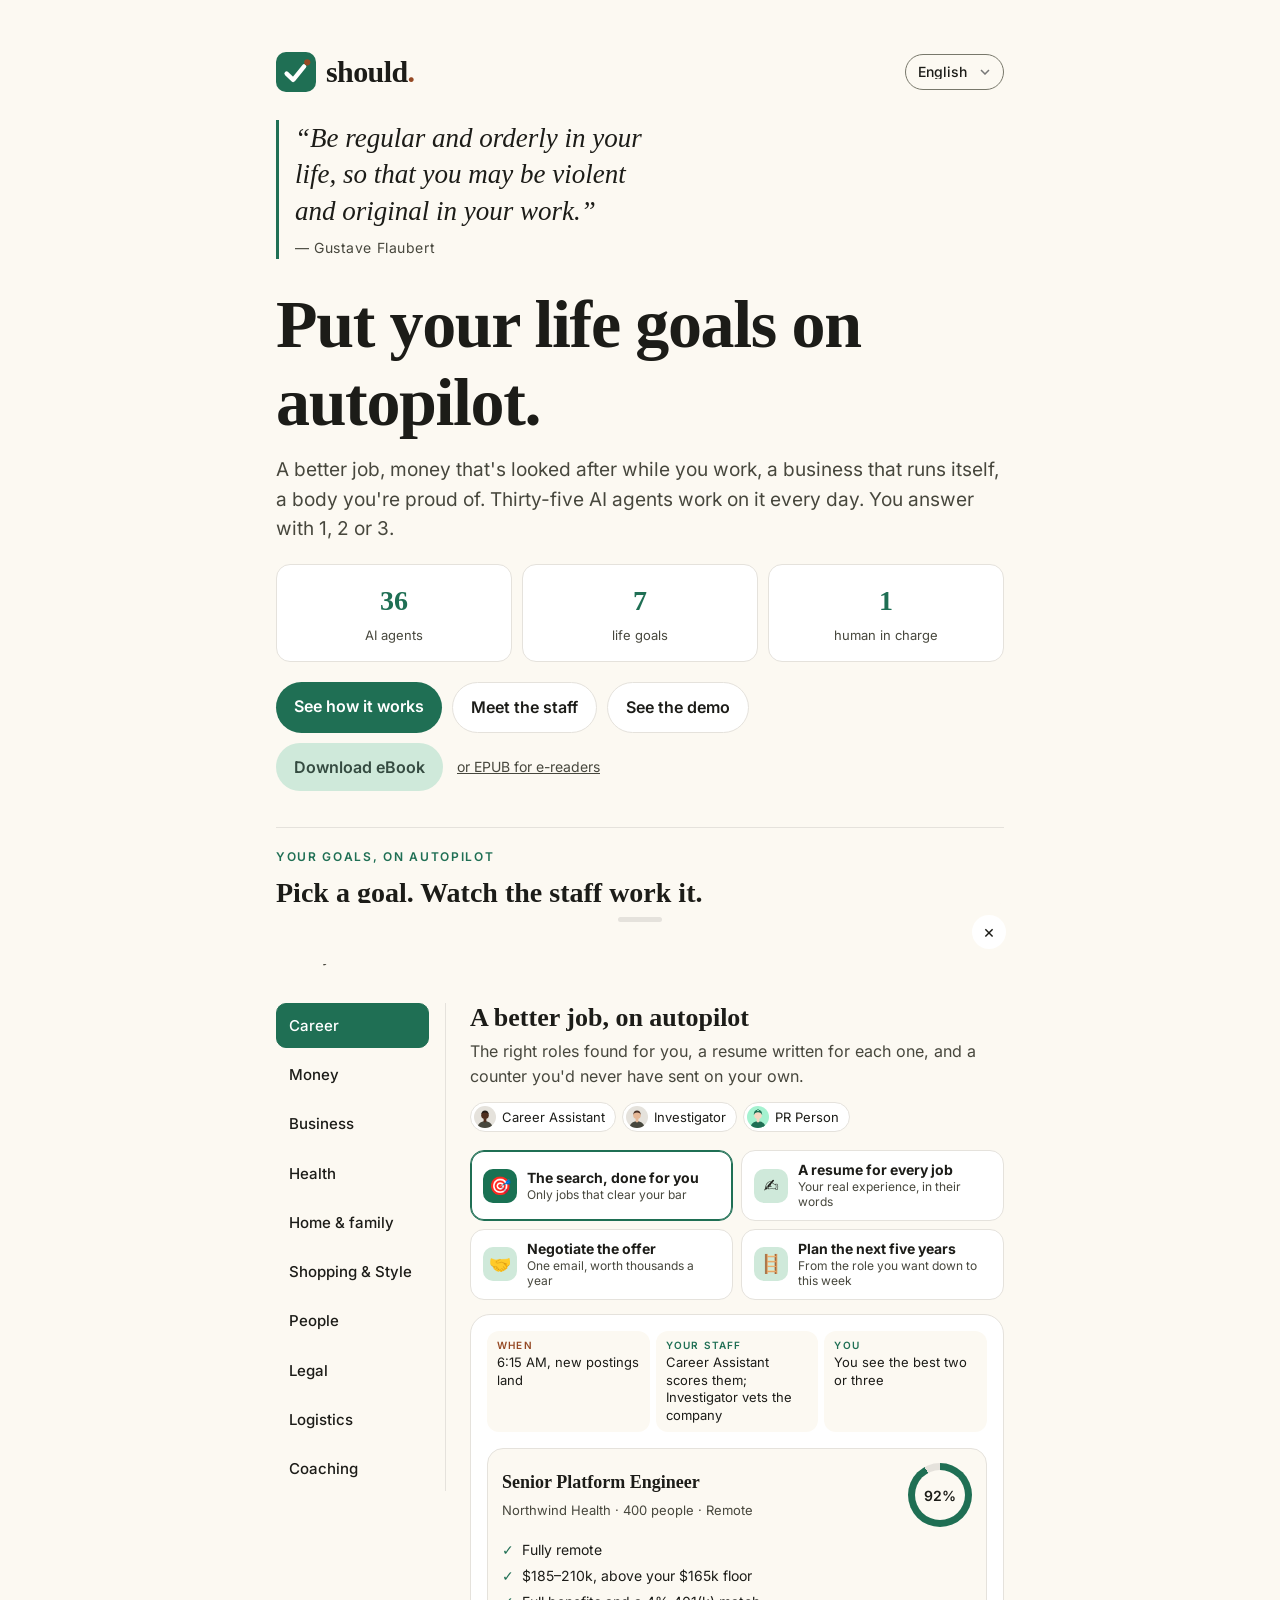
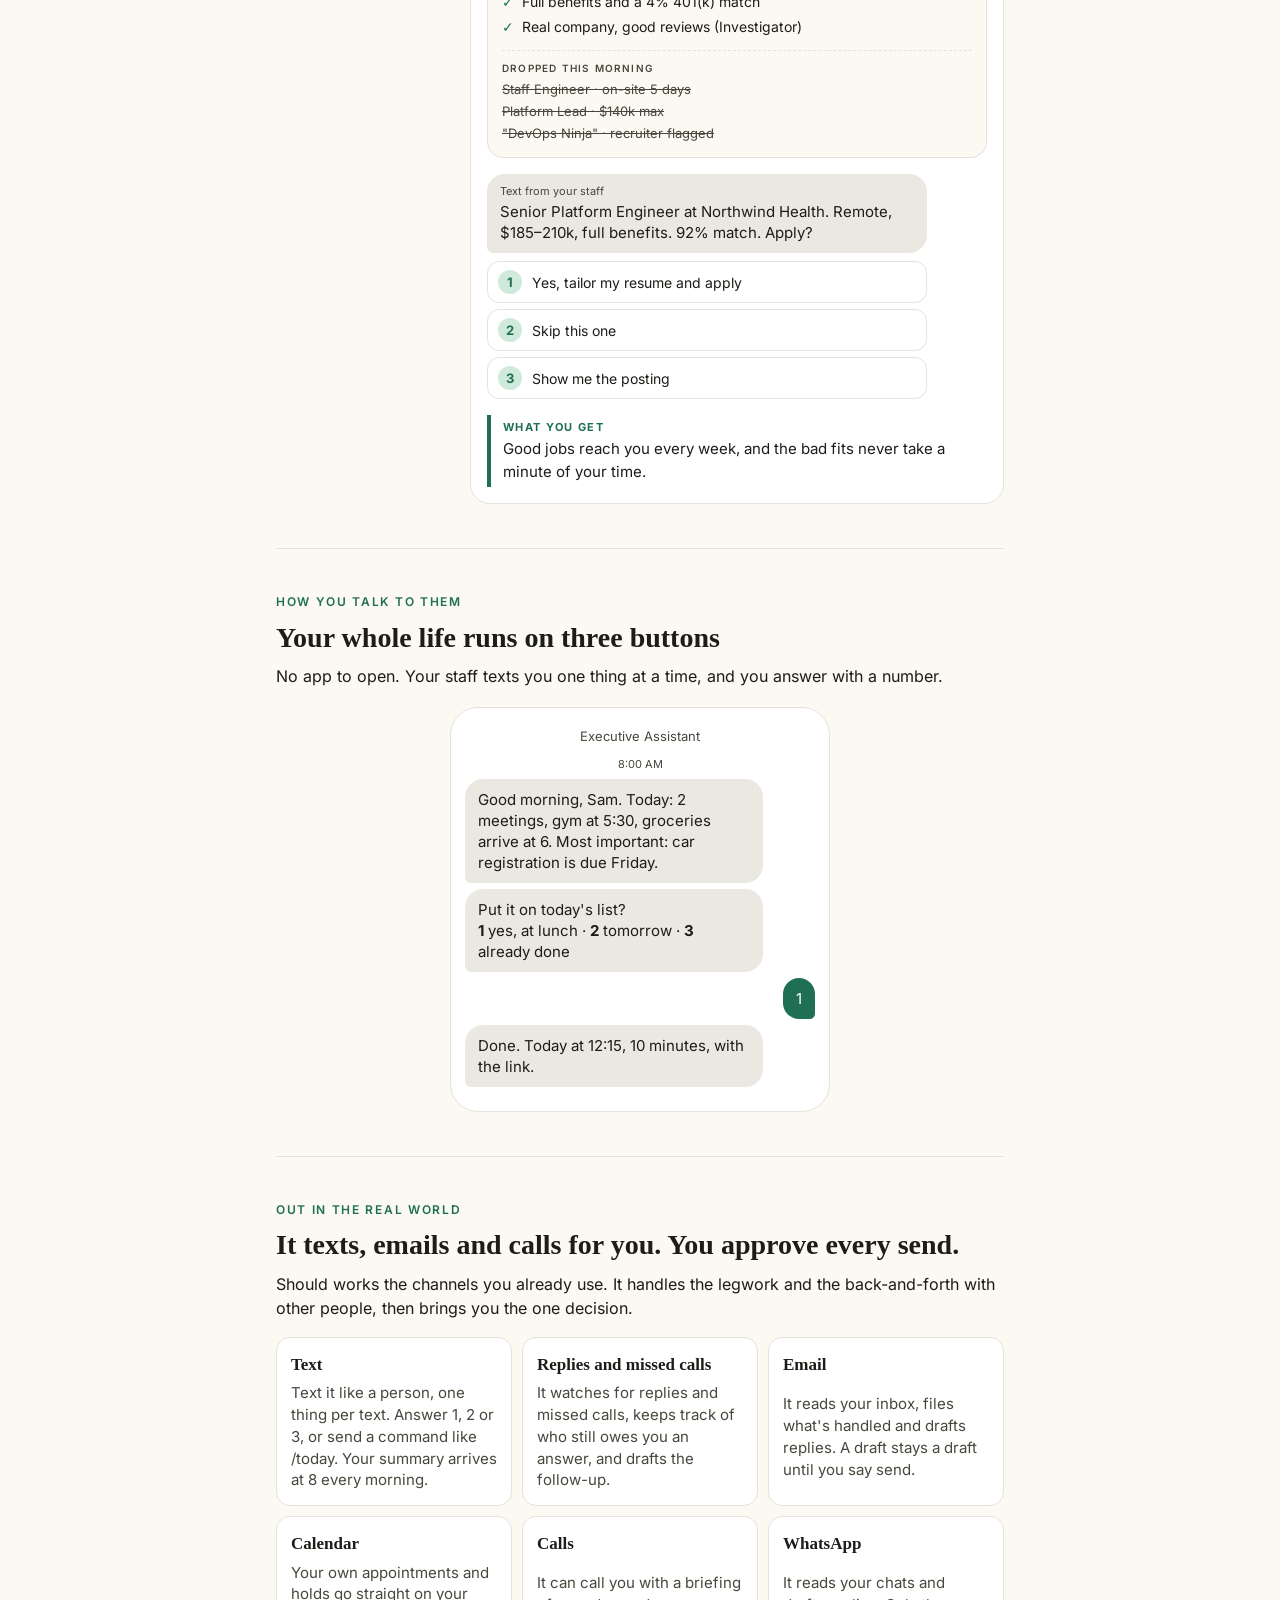
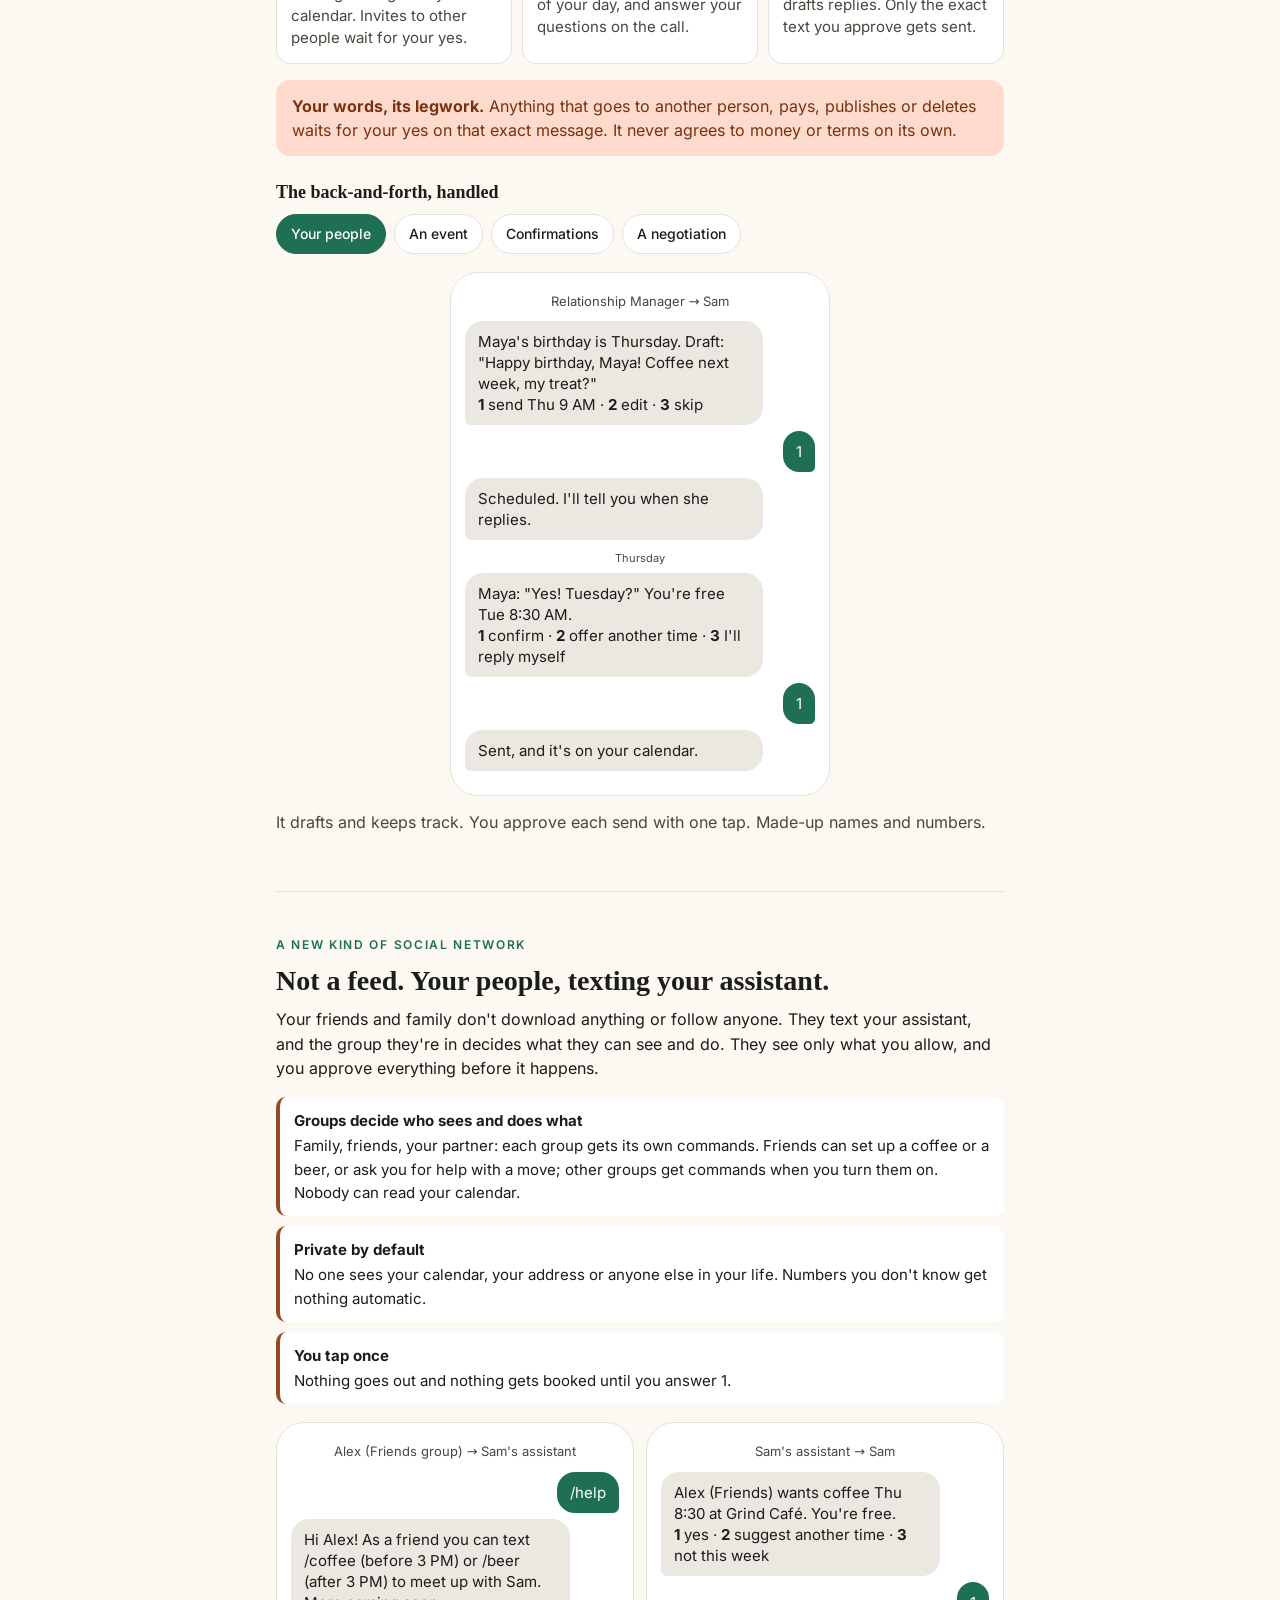
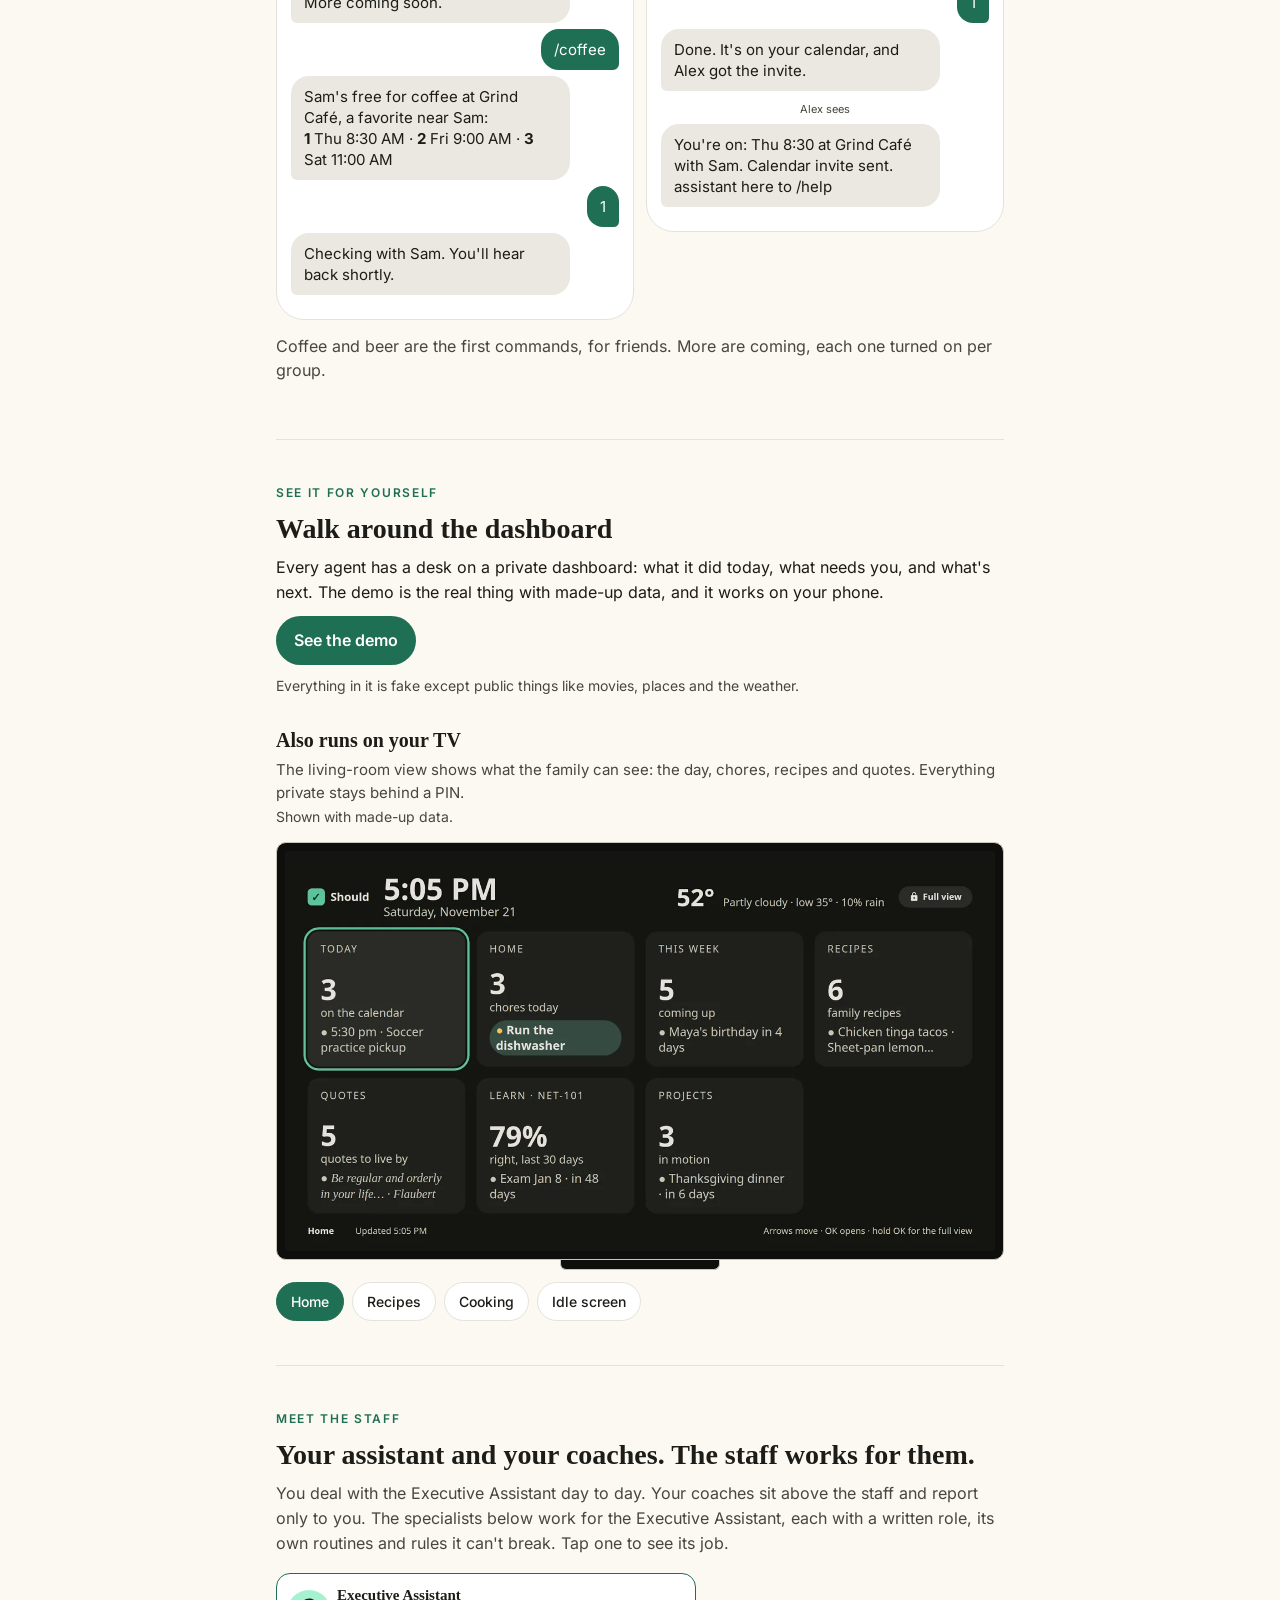
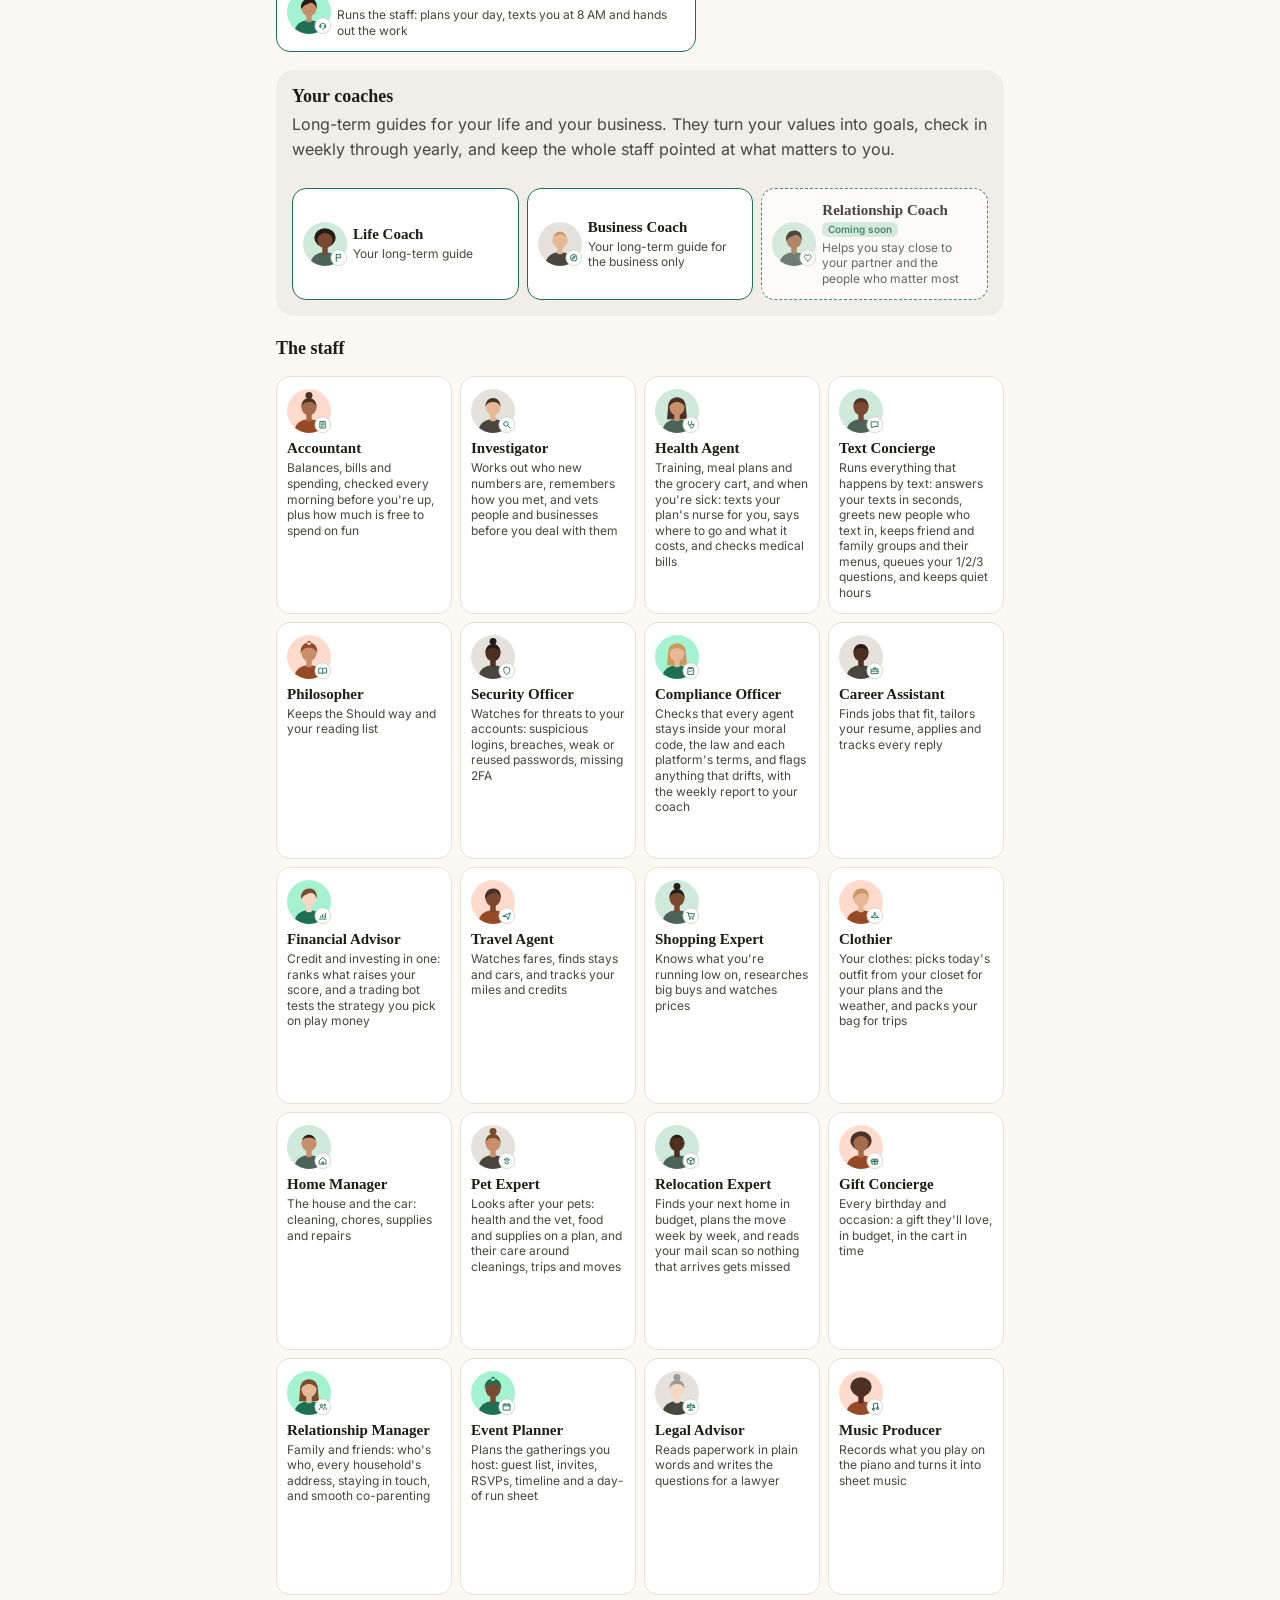
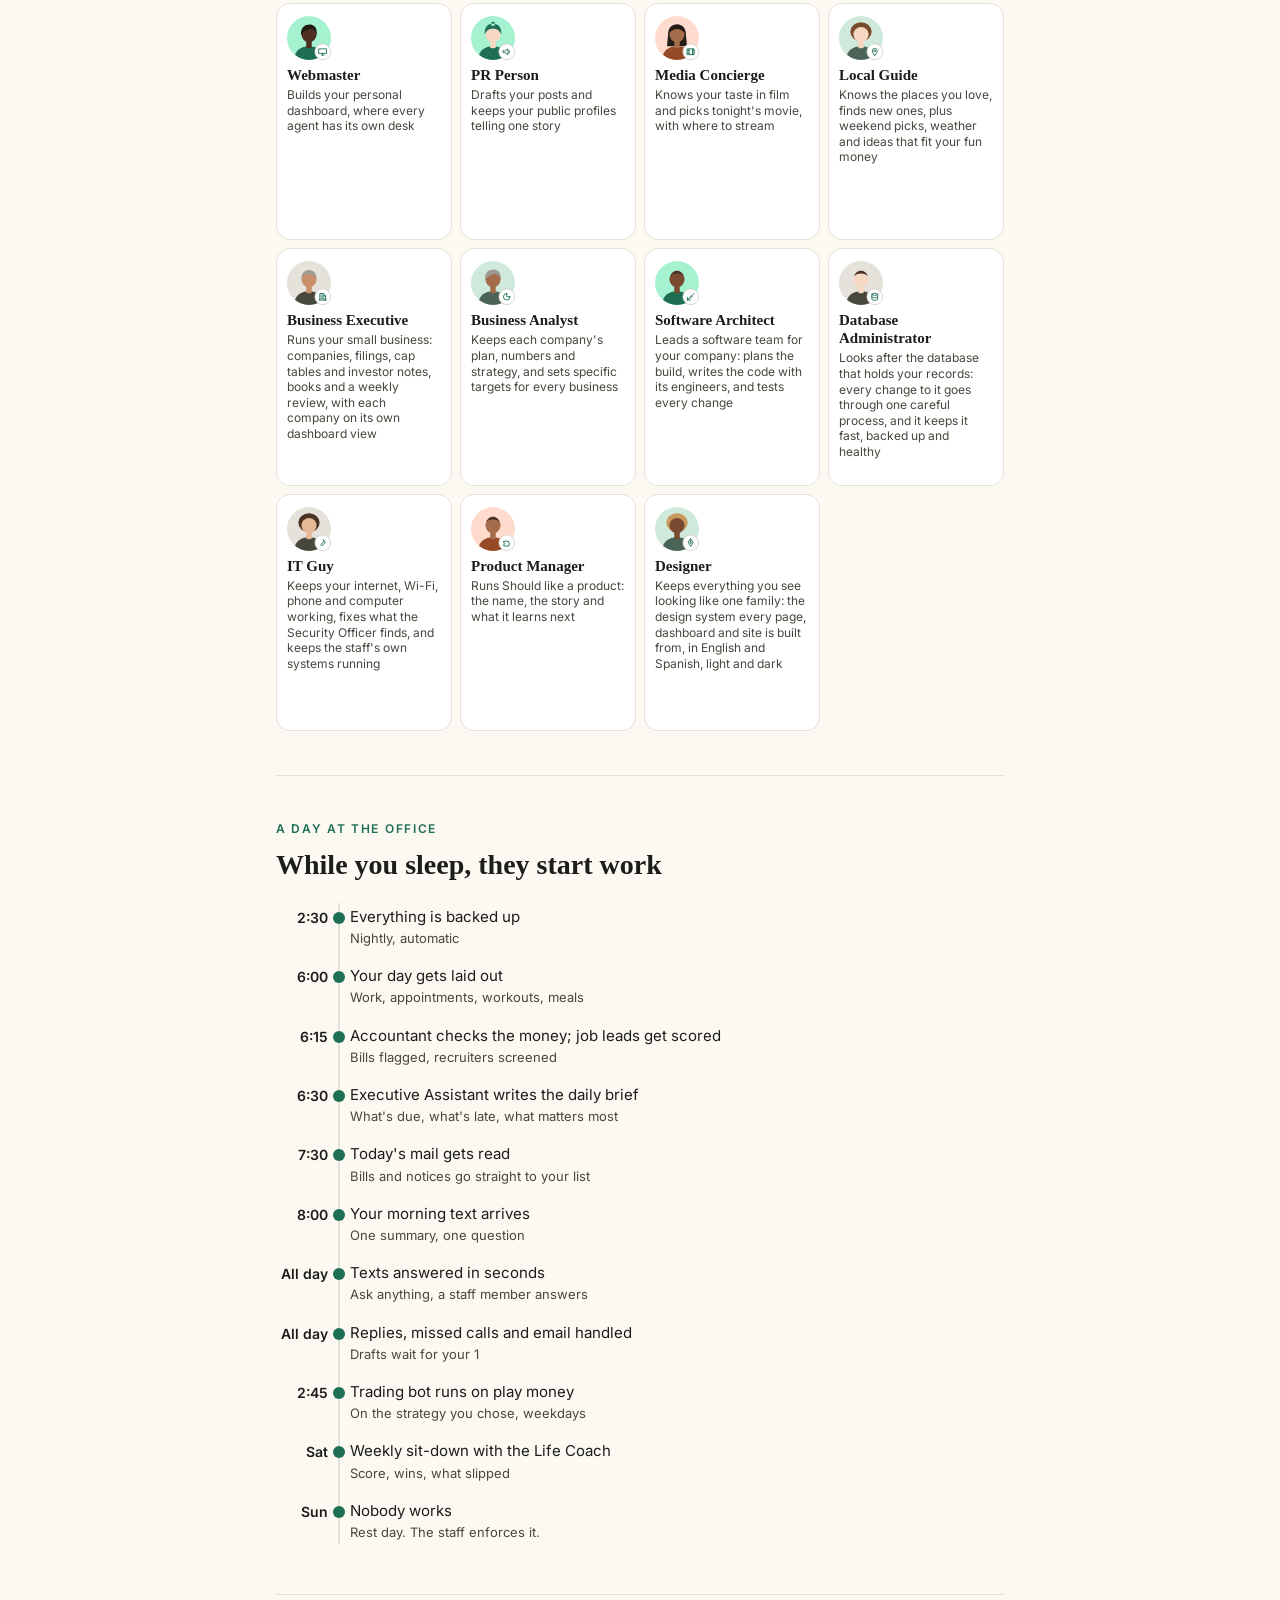
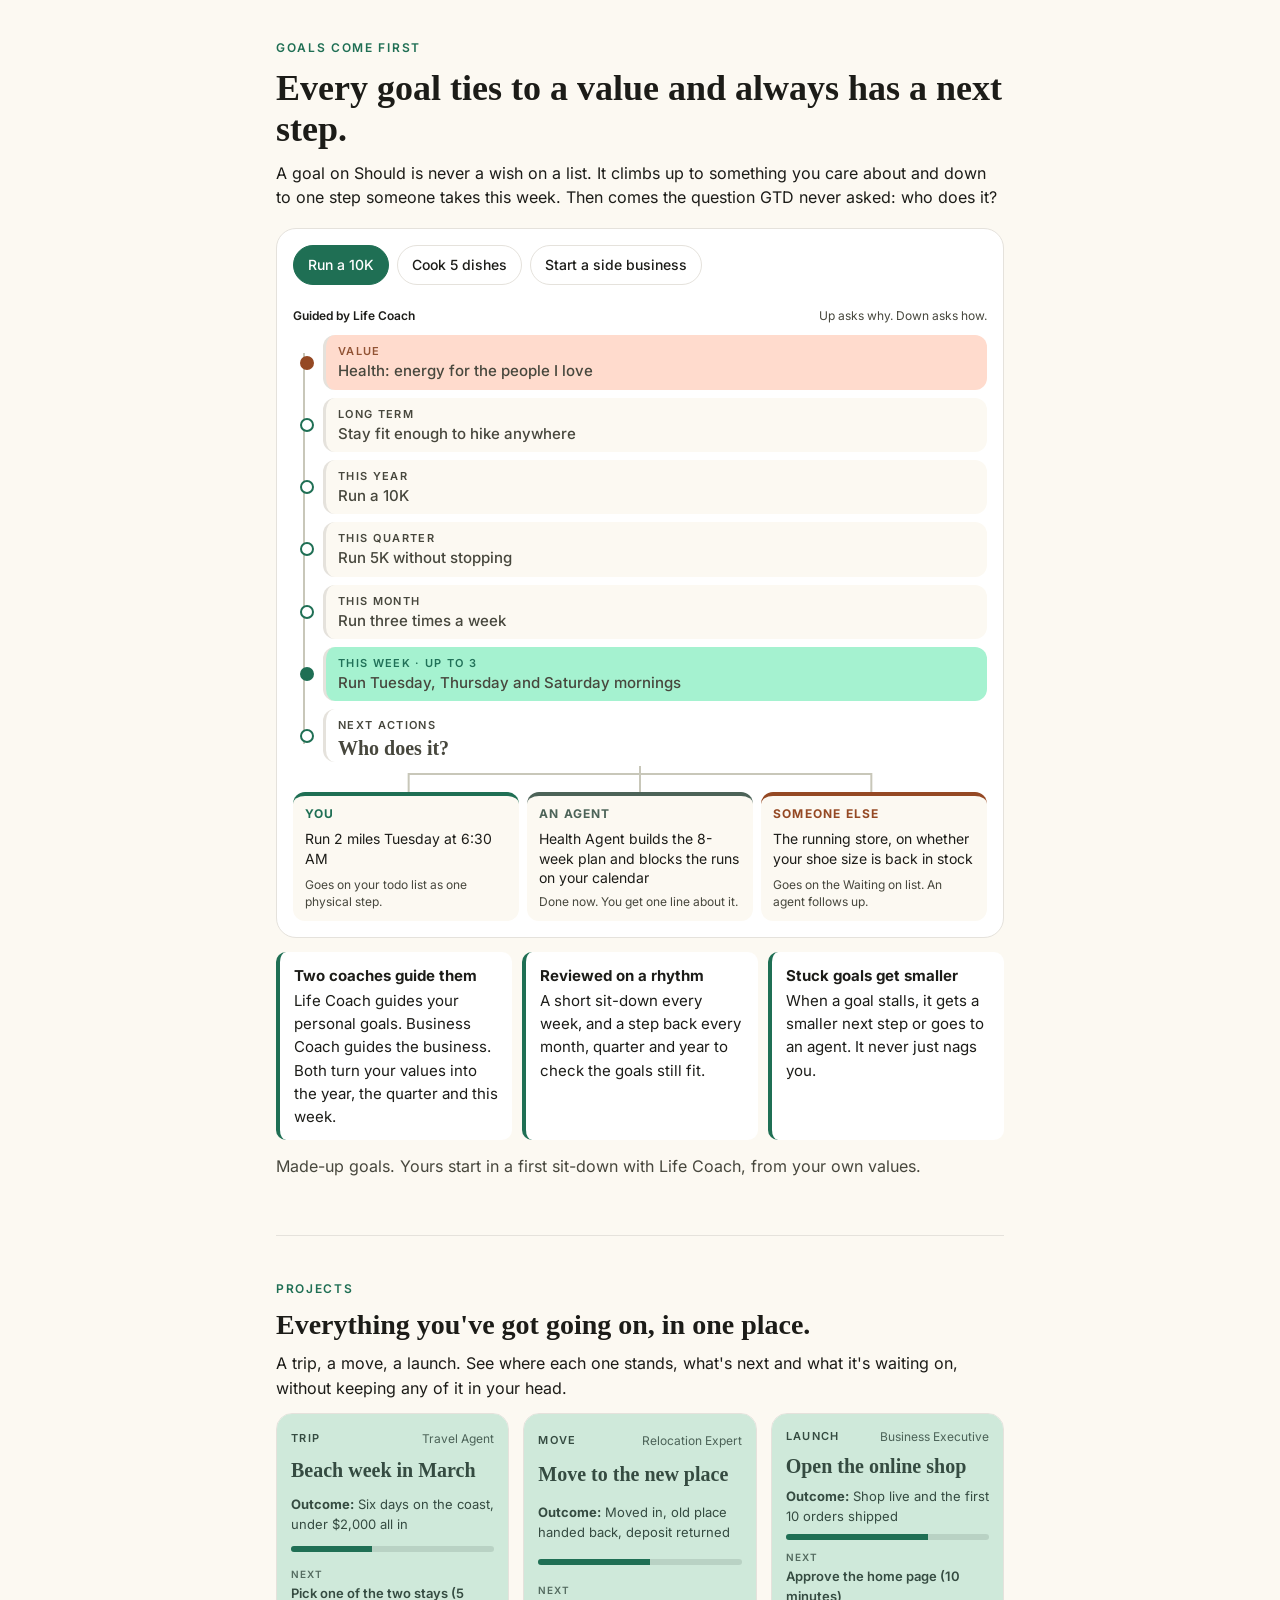
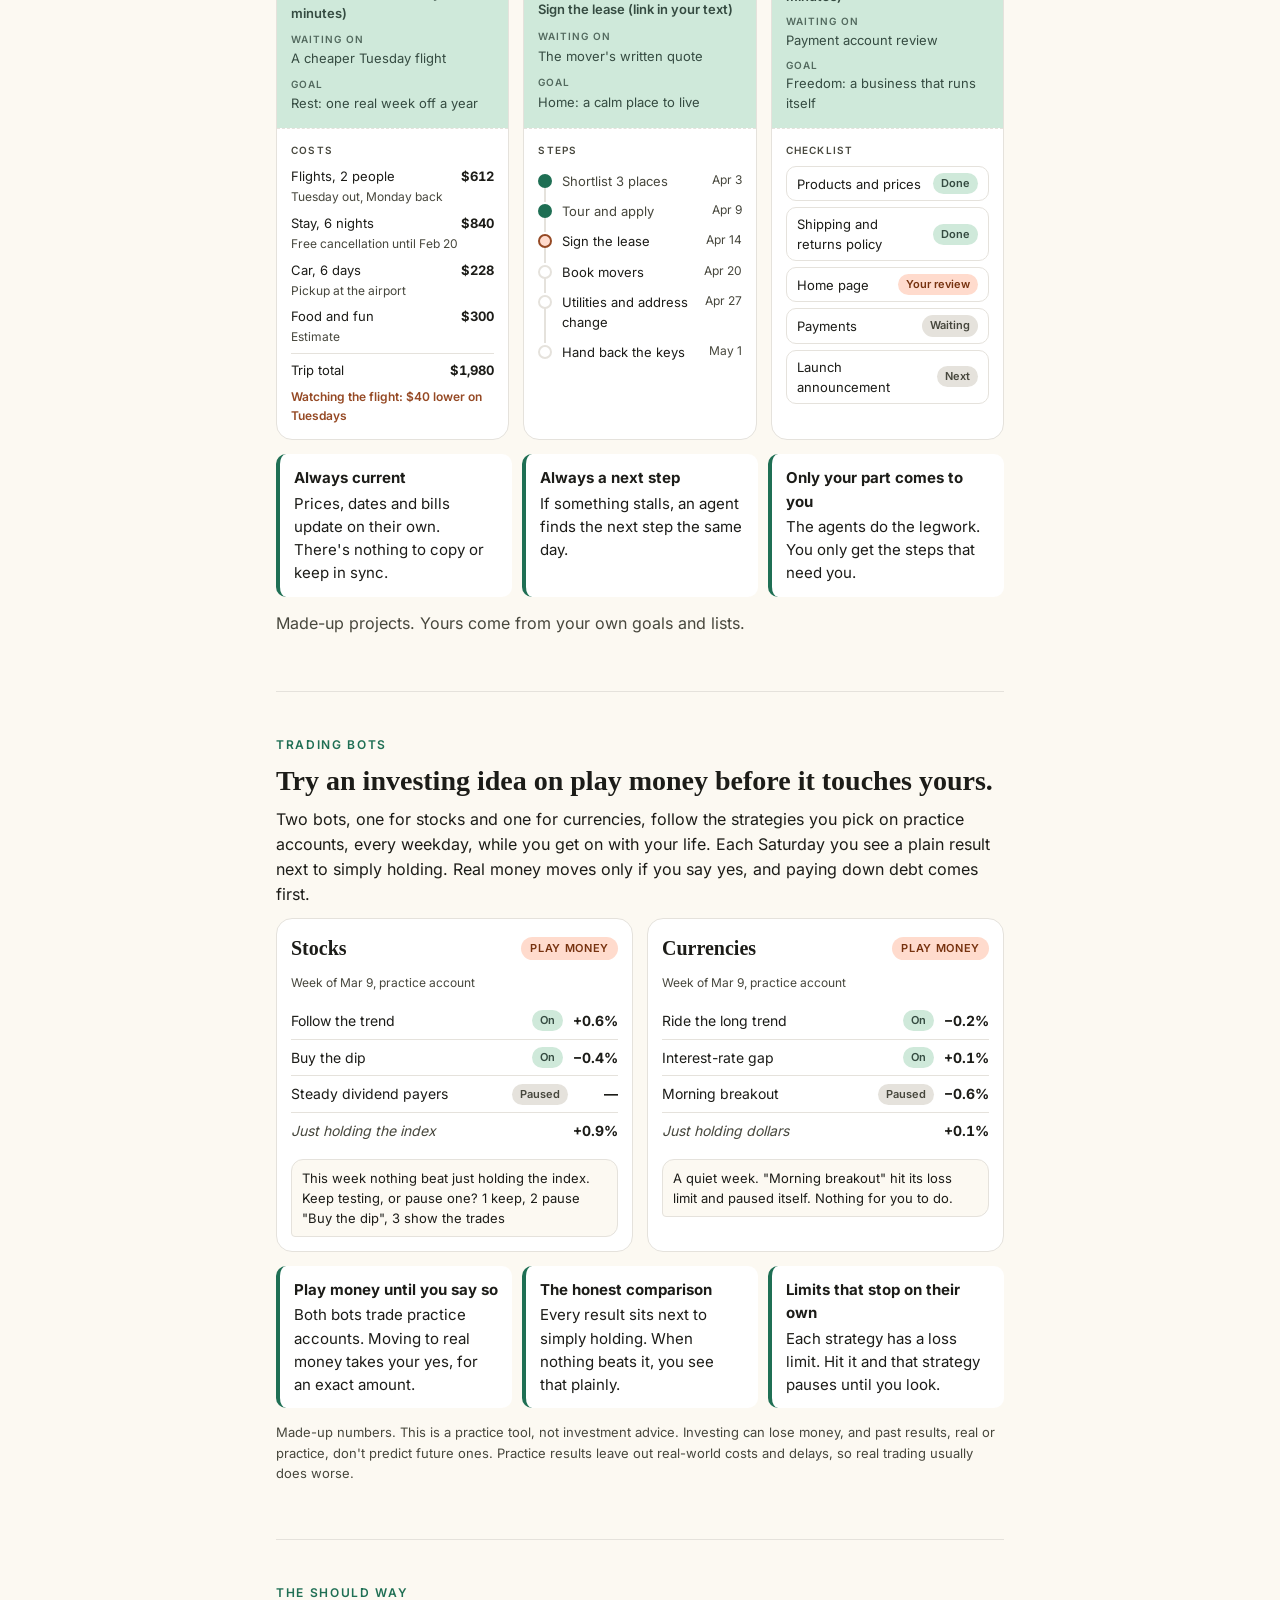
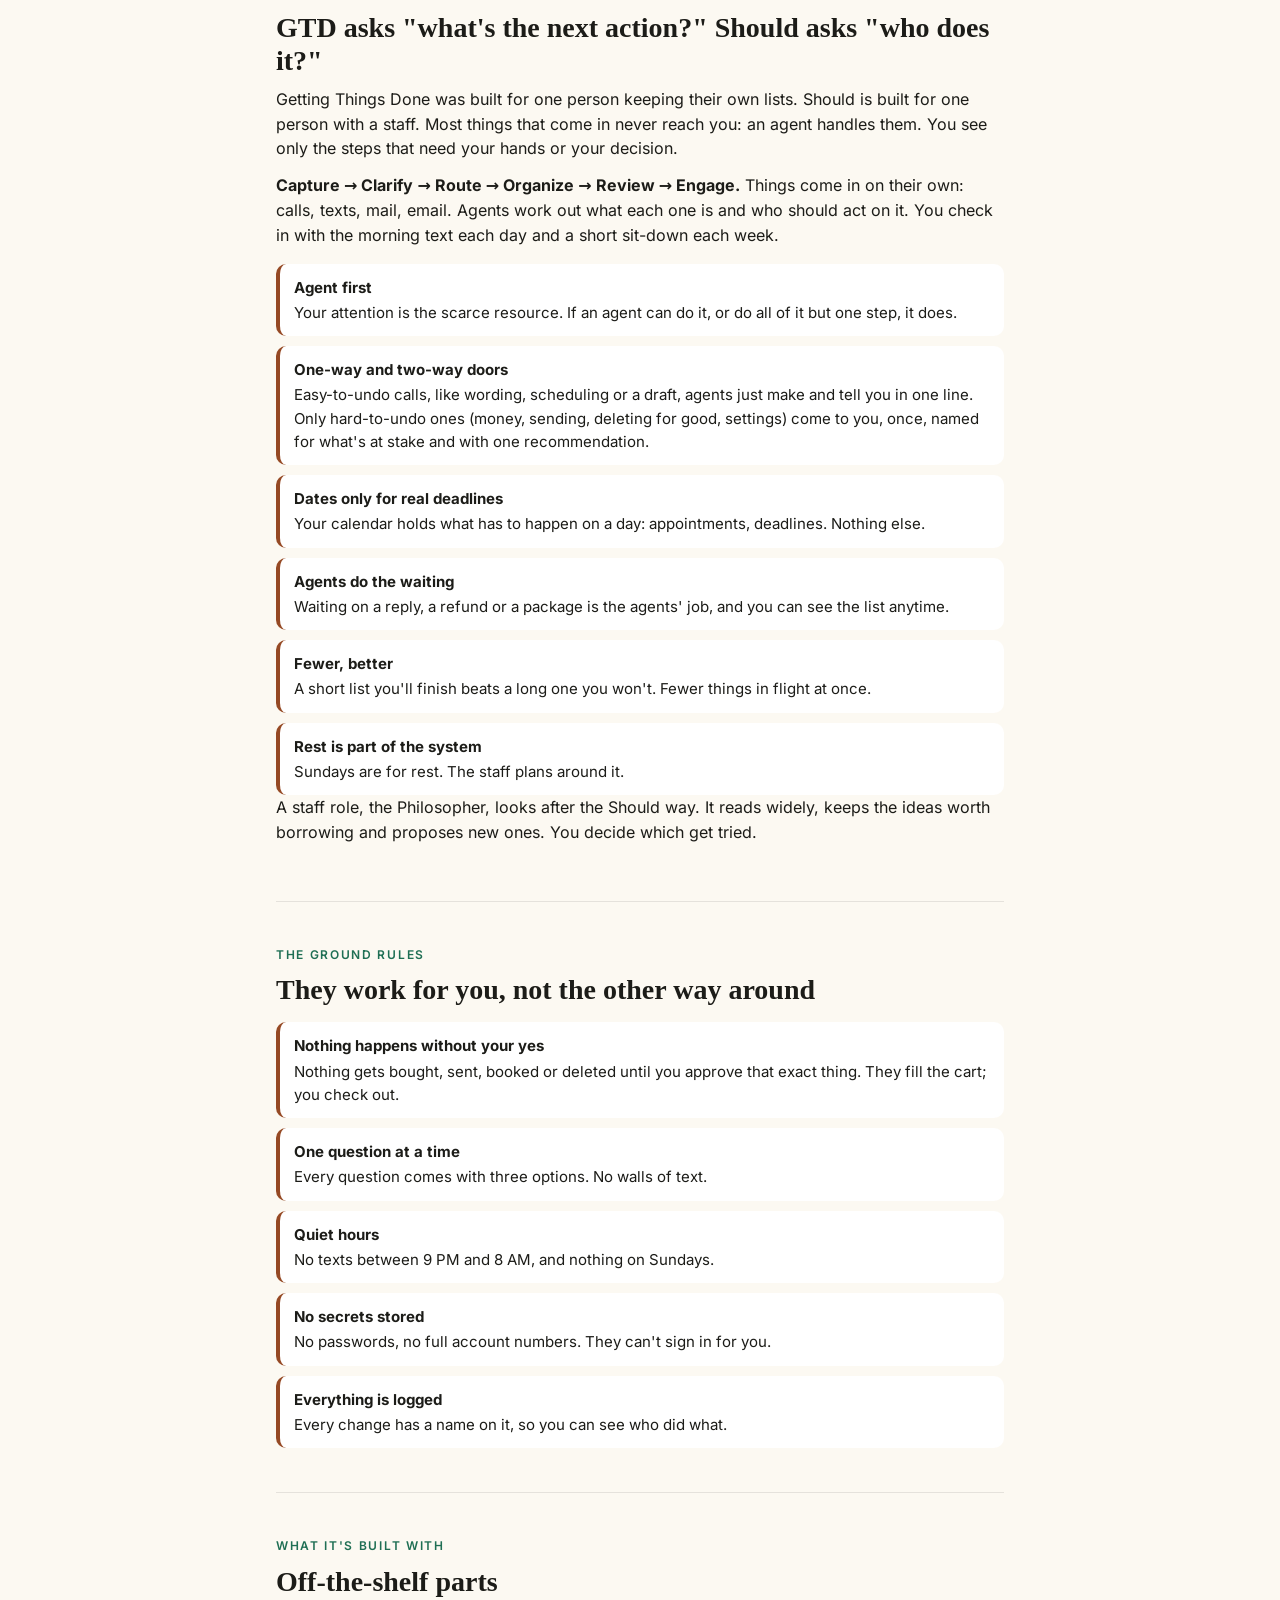
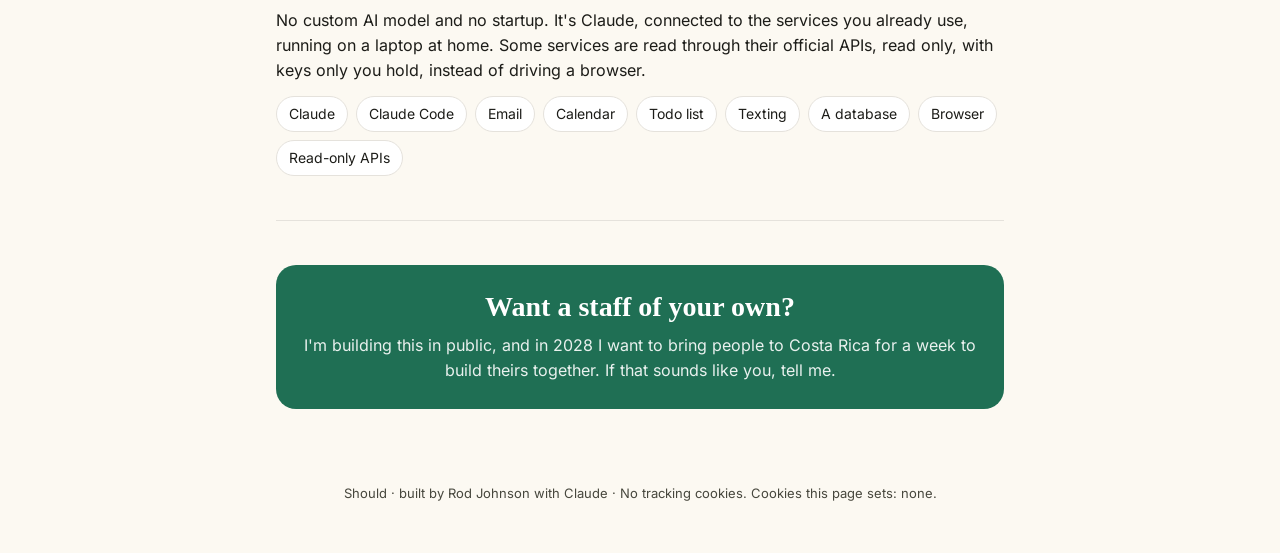
==== commit 1a38c90b: "Self-host Fraunces and Inter from design system v0.38.1; drop Google Fonts links Co-Authored-By: Cla" ====
--- a/index.html
+++ b/index.html
@@ -14,9 +14,7 @@
 <meta name="description" content="Put your life goals on autopilot. One human, thirty-six AI agents.">
 <meta property="og:title" content="Should">
 <meta property="og:description" content="Put your life goals on autopilot. One human, thirty-six AI agents.">
-<link rel="preconnect" href="https://fonts.googleapis.com">
-<link rel="preconnect" href="https://fonts.gstatic.com" crossorigin>
-<link href="https://fonts.googleapis.com/css2?family=Fraunces:opsz,wght@9..144,600;9..144,700&family=Inter:wght@400;500;600&display=swap" rel="stylesheet">
+<link rel="stylesheet" href="ds/fonts.css">
 <link rel="stylesheet" href="ds/design-system.css">
 <style>
 :root{
@@ -211,18 +209,18 @@
 .tb-legal{margin-top:14px;font-size:13px}
 /* scene: documents */
 .doc{border:1px solid var(--line);border-radius:6px 16px 16px 16px;padding:14px 16px;background:var(--bg);font-family:Georgia,serif;font-size:15px;line-height:1.6}
-.doc-h{border-bottom:1px solid var(--line);padding-bottom:8px;margin-bottom:10px;font-family:Inter,sans-serif}
+.doc-h{border-bottom:1px solid var(--line);padding-bottom:8px;margin-bottom:10px;font-family:var(--md-ref-typeface-plain,Inter,sans-serif)}
 .doc-h b{display:block}
 .doc-h span{font-size:12px;color:var(--muted)}
 .doc p{margin:0 0 8px}
 .doc del{color:var(--muted);text-decoration-color:var(--bad)}
 .doc ins{text-decoration:none;background:var(--accent-soft);border-radius:4px;padding:0 3px}
-.kw{font-family:Inter,sans-serif;display:flex;flex-wrap:wrap;gap:6px;align-items:center;margin-top:10px}
+.kw{font-family:var(--md-ref-typeface-plain,Inter,sans-serif);display:flex;flex-wrap:wrap;gap:6px;align-items:center;margin-top:10px}
 .kw small{width:100%;font-size:10px;letter-spacing:.12em;text-transform:uppercase;color:var(--muted);font-weight:600}
 .pill{font-size:12px;border:1px solid var(--line);border-radius:999px;padding:2px 9px;color:var(--muted)}
 .pill.on{background:var(--accent);border-color:var(--accent);color:var(--on-accent)}
 .doc mark{background:var(--warm-soft);color:inherit;border-radius:3px;padding:0 2px}
-.doc .note{display:block;font-family:Inter,sans-serif;font-size:12px;color:var(--warm);margin-top:2px}
+.doc .note{display:block;font-family:var(--md-ref-typeface-plain,Inter,sans-serif);font-size:12px;color:var(--warm);margin-top:2px}
 /* scene: offer range */
 .range{padding:42px 6px 4px}
 .rg-track{position:relative;height:10px;border-radius:5px;background:var(--line)}
@@ -278,7 +276,7 @@
 .cart{display:flex;flex-wrap:wrap;gap:6px 14px;align-items:baseline;margin-top:10px;font-size:13px;color:var(--muted)}
 .cart b{font-family:var(--md-ref-typeface-brand);font-size:20px;color:var(--ink)}
 .why{font-family:var(--md-ref-typeface-brand);font-size:18px;background:var(--bg);border-radius:14px;padding:12px 14px}
-.why small{display:block;font-family:Inter,sans-serif;font-size:11px;color:var(--muted);margin-bottom:4px}
+.why small{display:block;font-family:var(--md-ref-typeface-plain,Inter,sans-serif);font-size:11px;color:var(--muted);margin-bottom:4px}
 .dots{display:grid;grid-template-columns:repeat(7,1fr);gap:6px;margin:12px 0;max-width:280px}
 .dots i{aspect-ratio:1;border-radius:50%;background:var(--line)}
 .dots i.on{background:var(--accent)}
--- a/ds/fonts.css
+++ b/ds/fonts.css
@@ -0,0 +1,35 @@
+/* Fraunces Variable (OFL, fonts/fraunces/OFL.txt) */
+@font-face {
+  font-family: 'Fraunces Variable';
+  font-style: normal;
+  font-display: swap;
+  font-weight: 100 900;
+  src: url(fonts/fraunces/fraunces-latin-ext-wght-normal.woff2) format('woff2-variations');
+  unicode-range: U+0100-02BA,U+02BD-02C5,U+02C7-02CC,U+02CE-02D7,U+02DD-02FF,U+0304,U+0308,U+0329,U+1D00-1DBF,U+1E00-1E9F,U+1EF2-1EFF,U+2020,U+20A0-20AB,U+20AD-20C0,U+2113,U+2C60-2C7F,U+A720-A7FF;
+}
+@font-face {
+  font-family: 'Fraunces Variable';
+  font-style: normal;
+  font-display: swap;
+  font-weight: 100 900;
+  src: url(fonts/fraunces/fraunces-latin-wght-normal.woff2) format('woff2-variations');
+  unicode-range: U+0000-00FF,U+0131,U+0152-0153,U+02BB-02BC,U+02C6,U+02DA,U+02DC,U+0304,U+0308,U+0329,U+2000-206F,U+20AC,U+2122,U+2191,U+2193,U+2212,U+2215,U+FEFF,U+FFFD;
+}
+
+/* Inter Variable (OFL, fonts/inter/OFL.txt) */
+@font-face {
+  font-family: 'Inter Variable';
+  font-style: normal;
+  font-display: swap;
+  font-weight: 100 900;
+  src: url(fonts/inter/inter-latin-ext-wght-normal.woff2) format('woff2-variations');
+  unicode-range: U+0100-02BA,U+02BD-02C5,U+02C7-02CC,U+02CE-02D7,U+02DD-02FF,U+0304,U+0308,U+0329,U+1D00-1DBF,U+1E00-1E9F,U+1EF2-1EFF,U+2020,U+20A0-20AB,U+20AD-20C0,U+2113,U+2C60-2C7F,U+A720-A7FF;
+}
+@font-face {
+  font-family: 'Inter Variable';
+  font-style: normal;
+  font-display: swap;
+  font-weight: 100 900;
+  src: url(fonts/inter/inter-latin-wght-normal.woff2) format('woff2-variations');
+  unicode-range: U+0000-00FF,U+0131,U+0152-0153,U+02BB-02BC,U+02C6,U+02DA,U+02DC,U+0304,U+0308,U+0329,U+2000-206F,U+20AC,U+2122,U+2191,U+2193,U+2212,U+2215,U+FEFF,U+FFFD;
+}
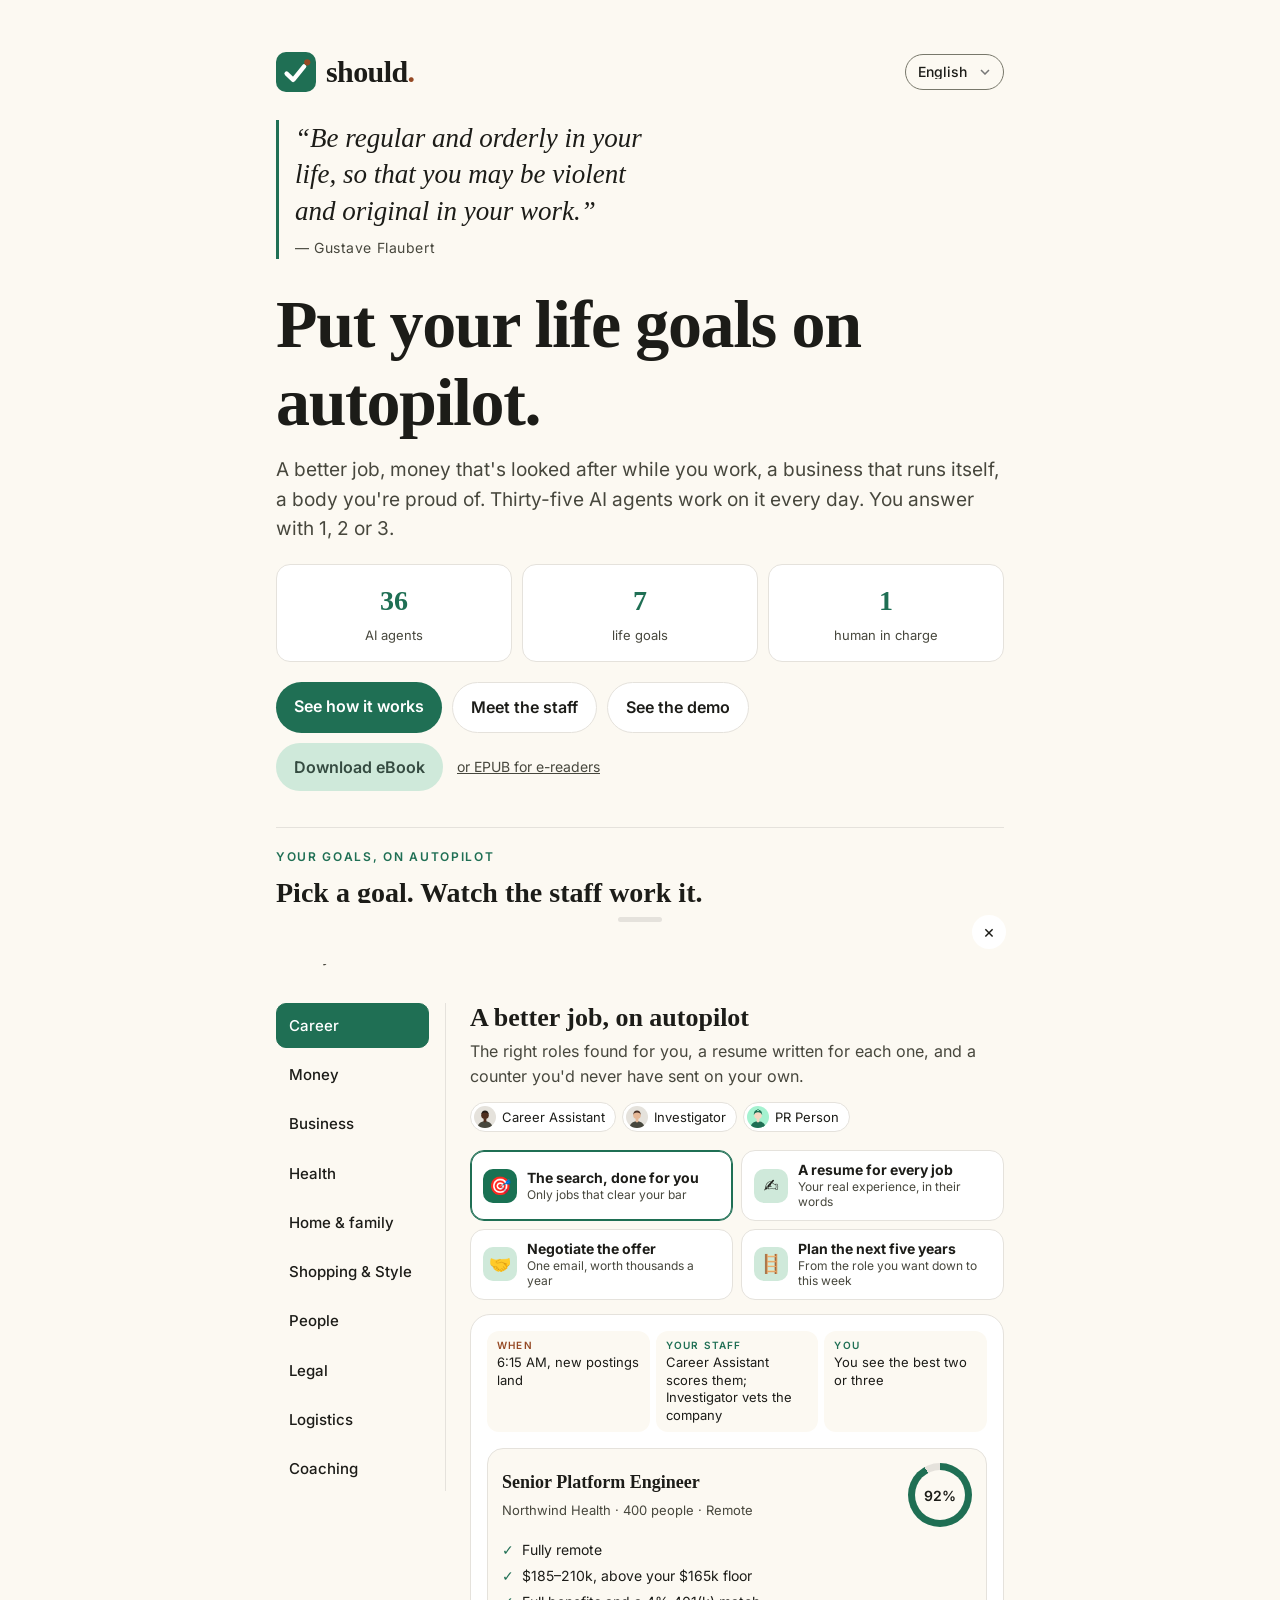
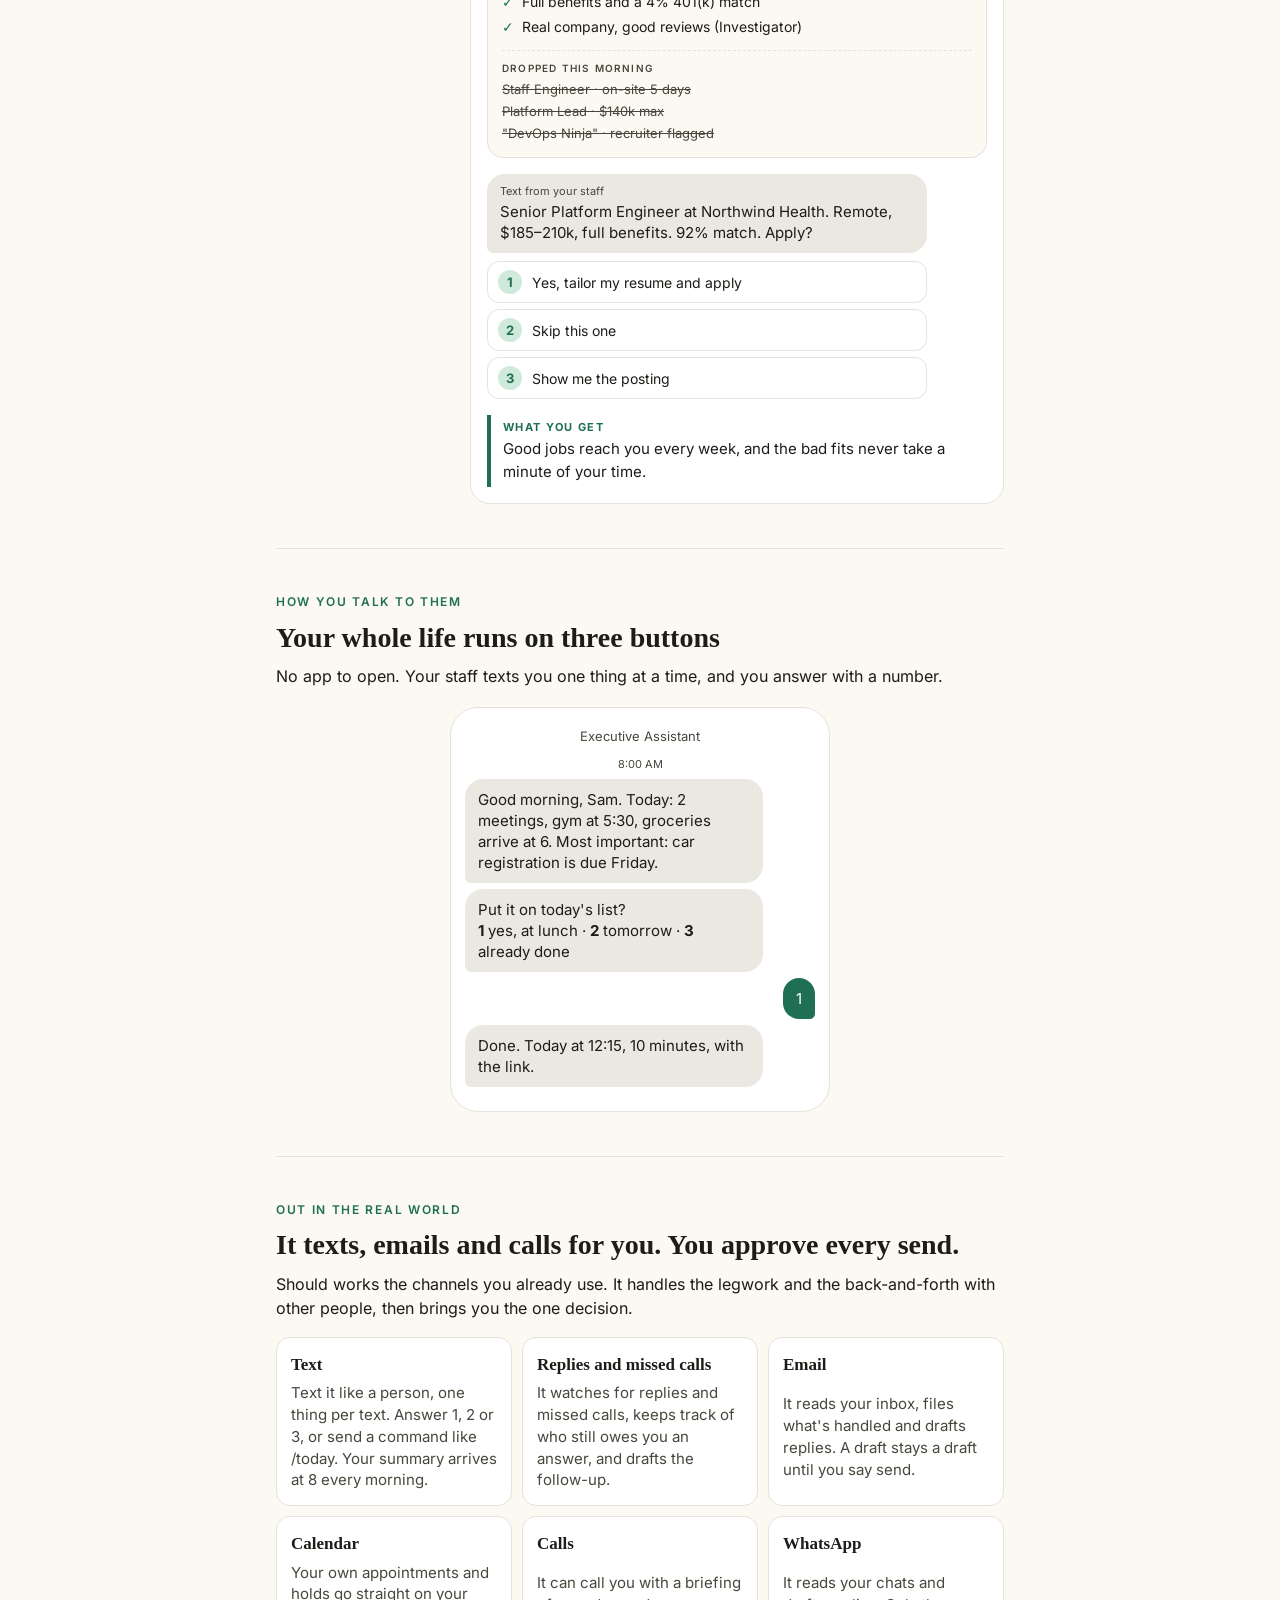
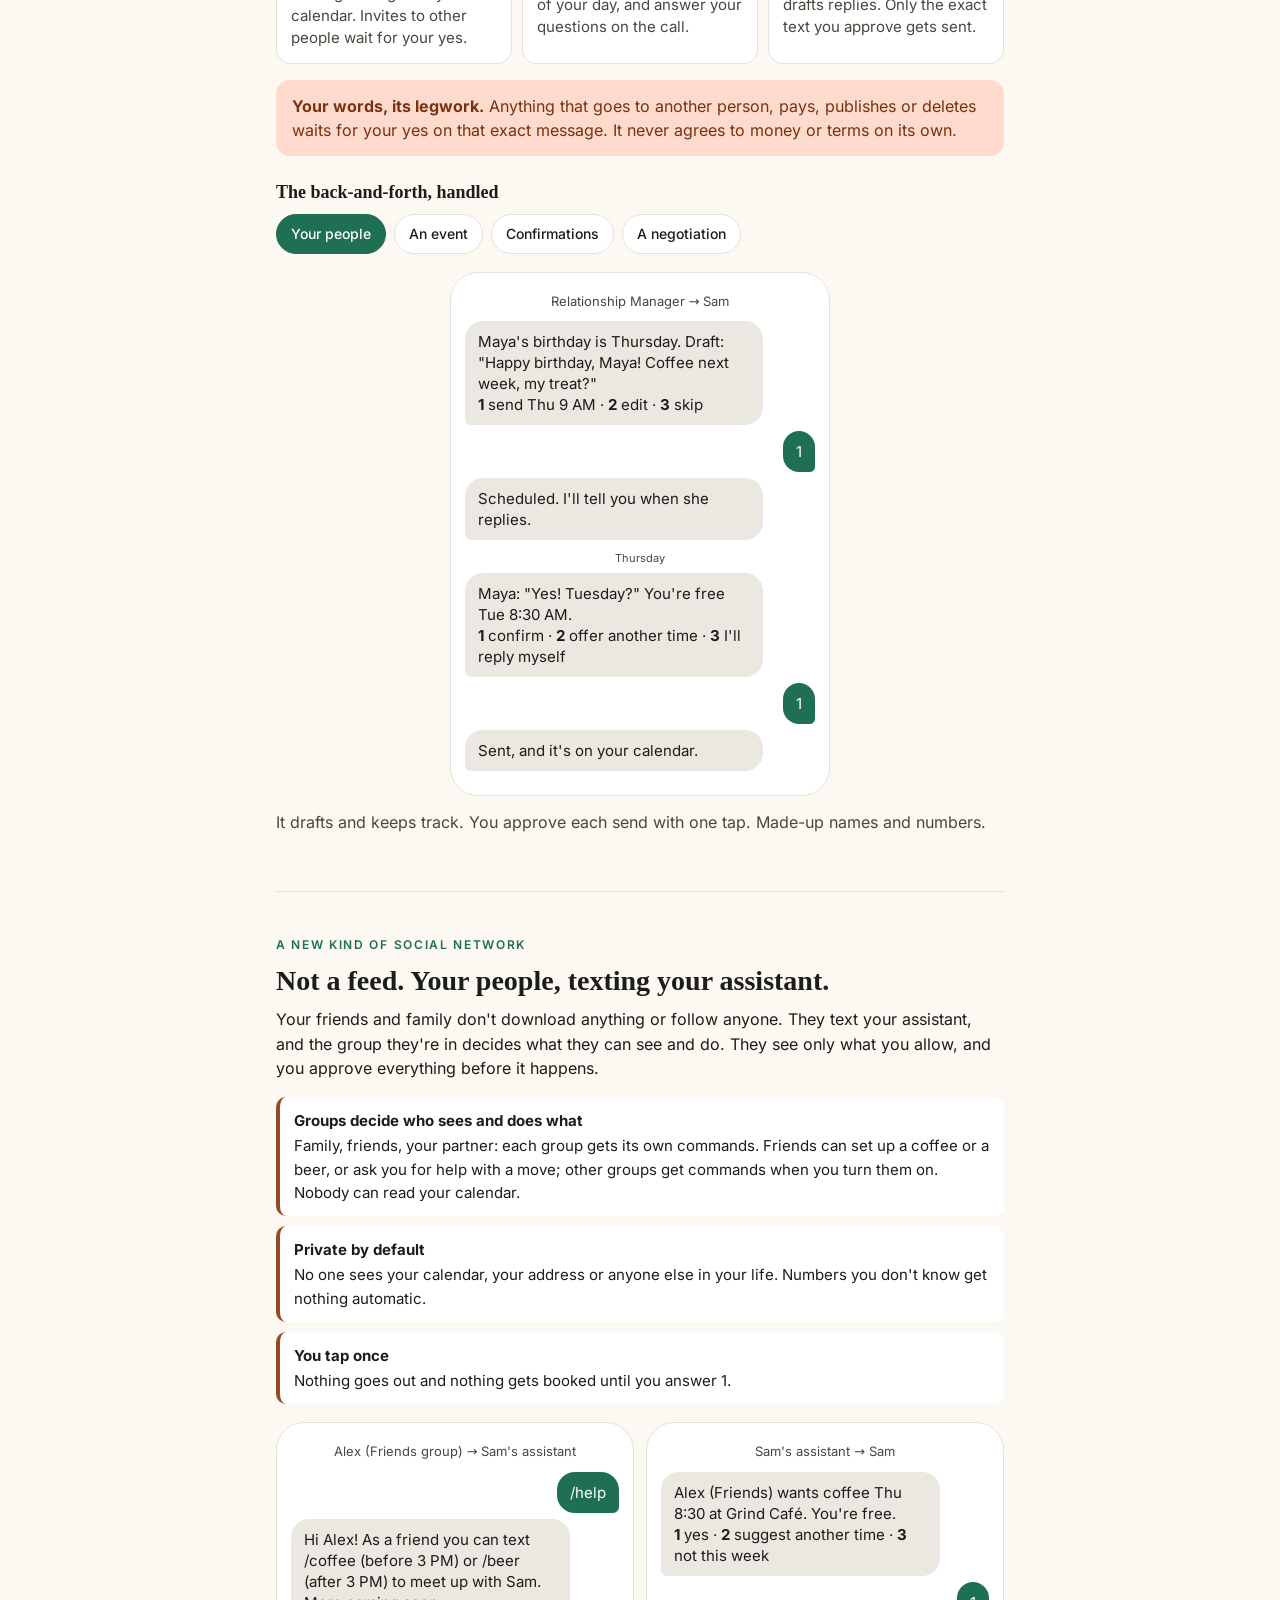
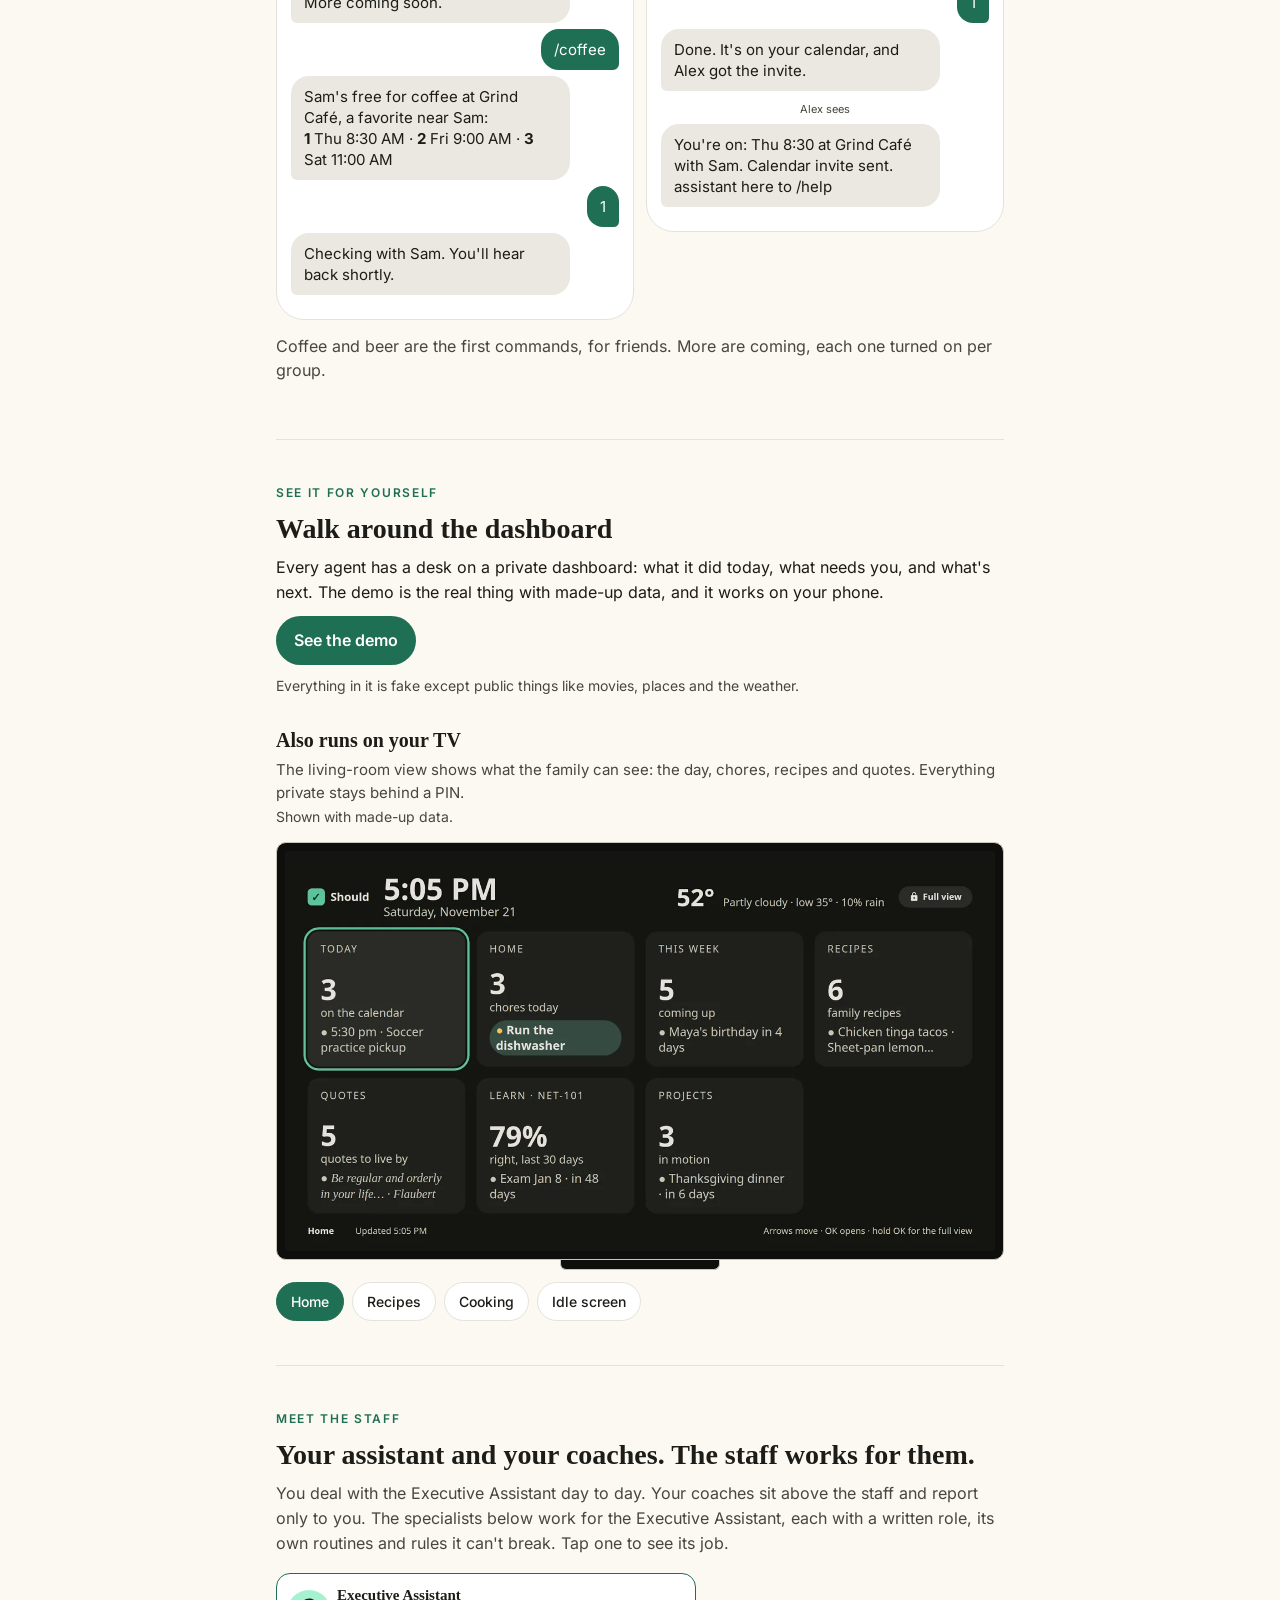
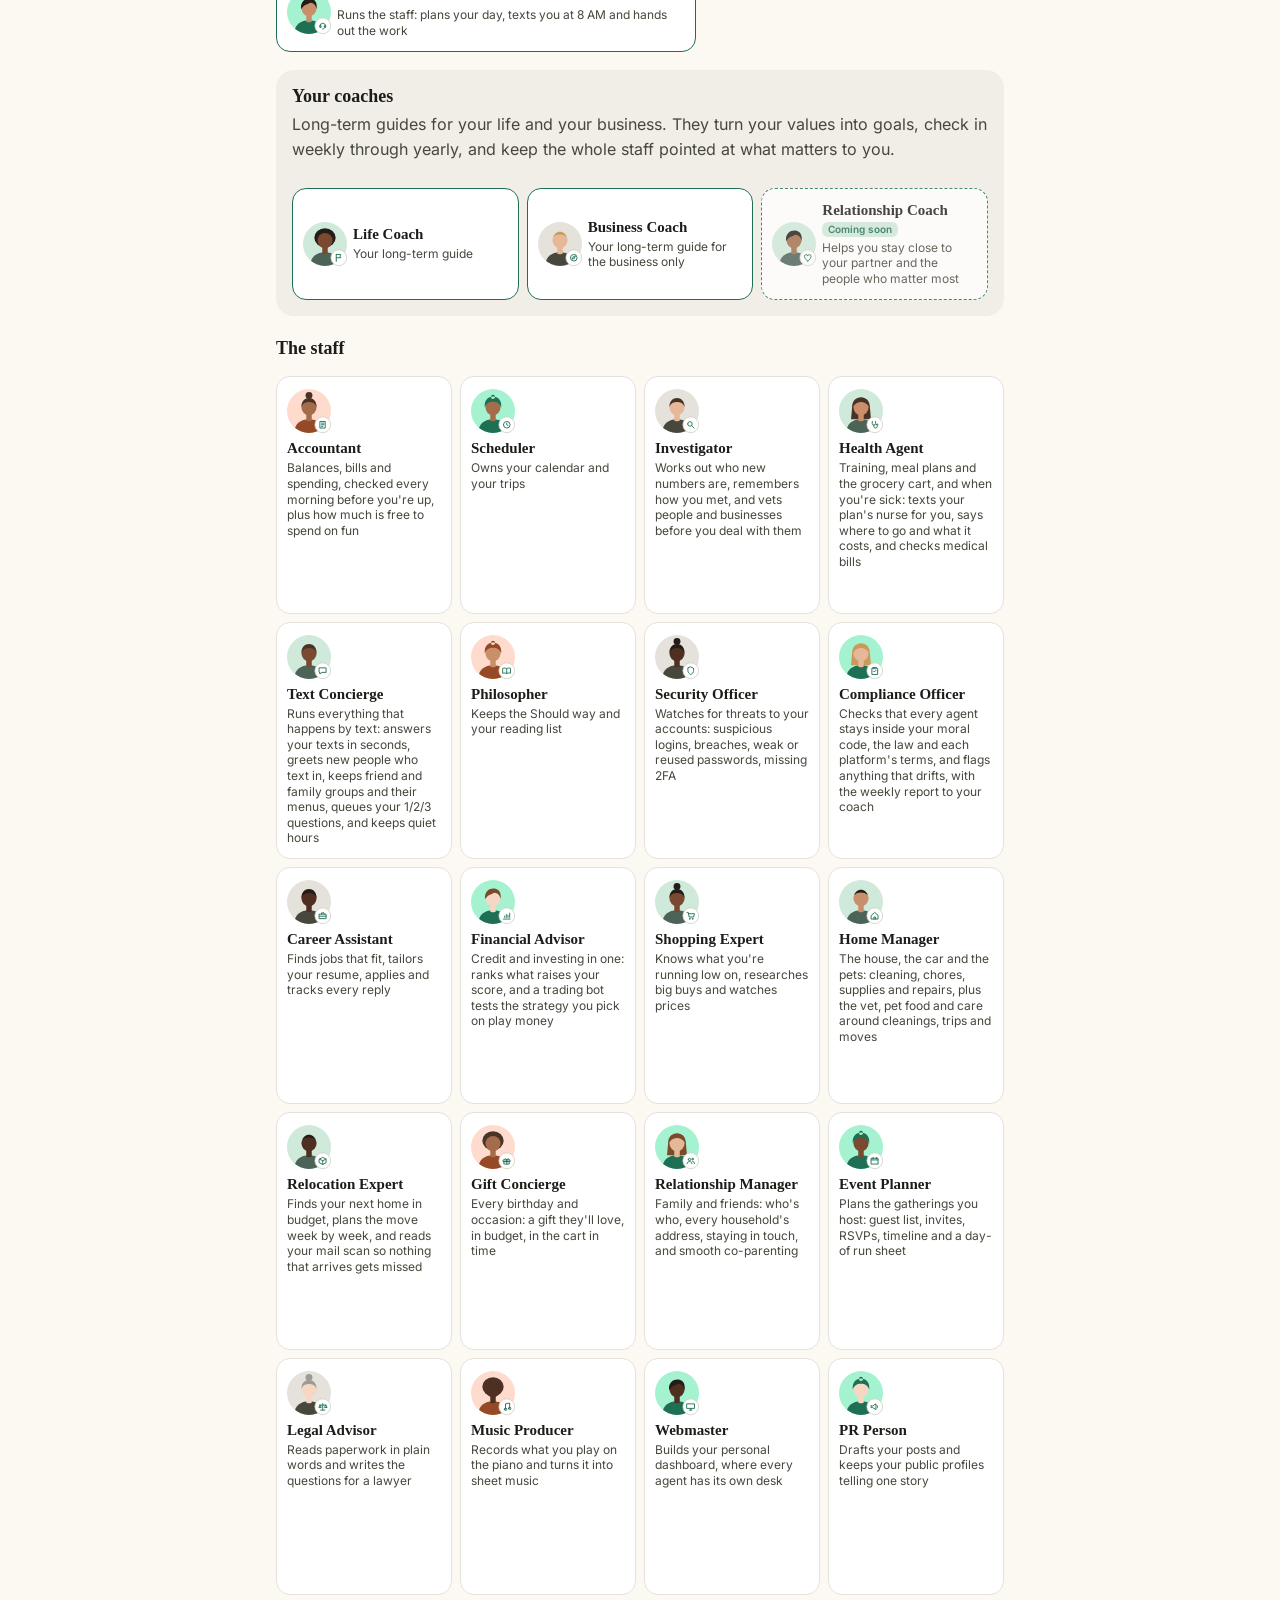
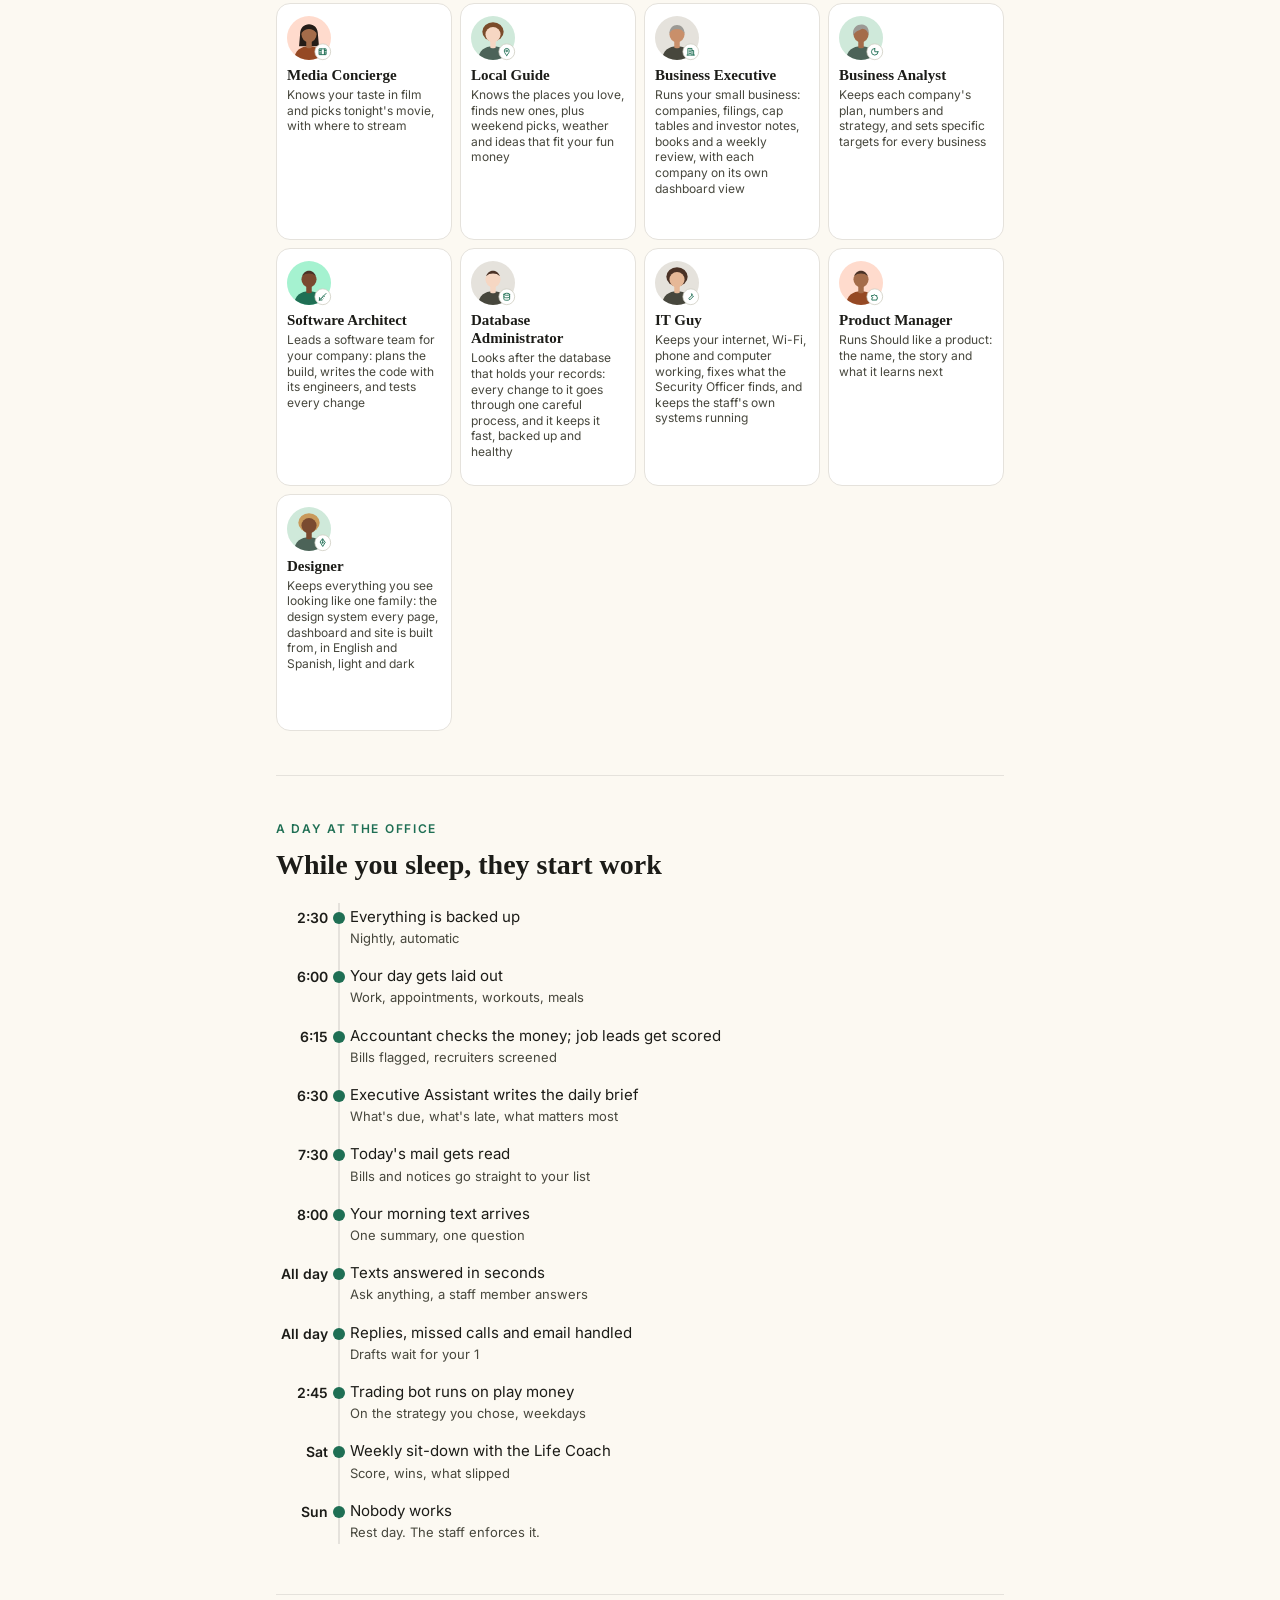
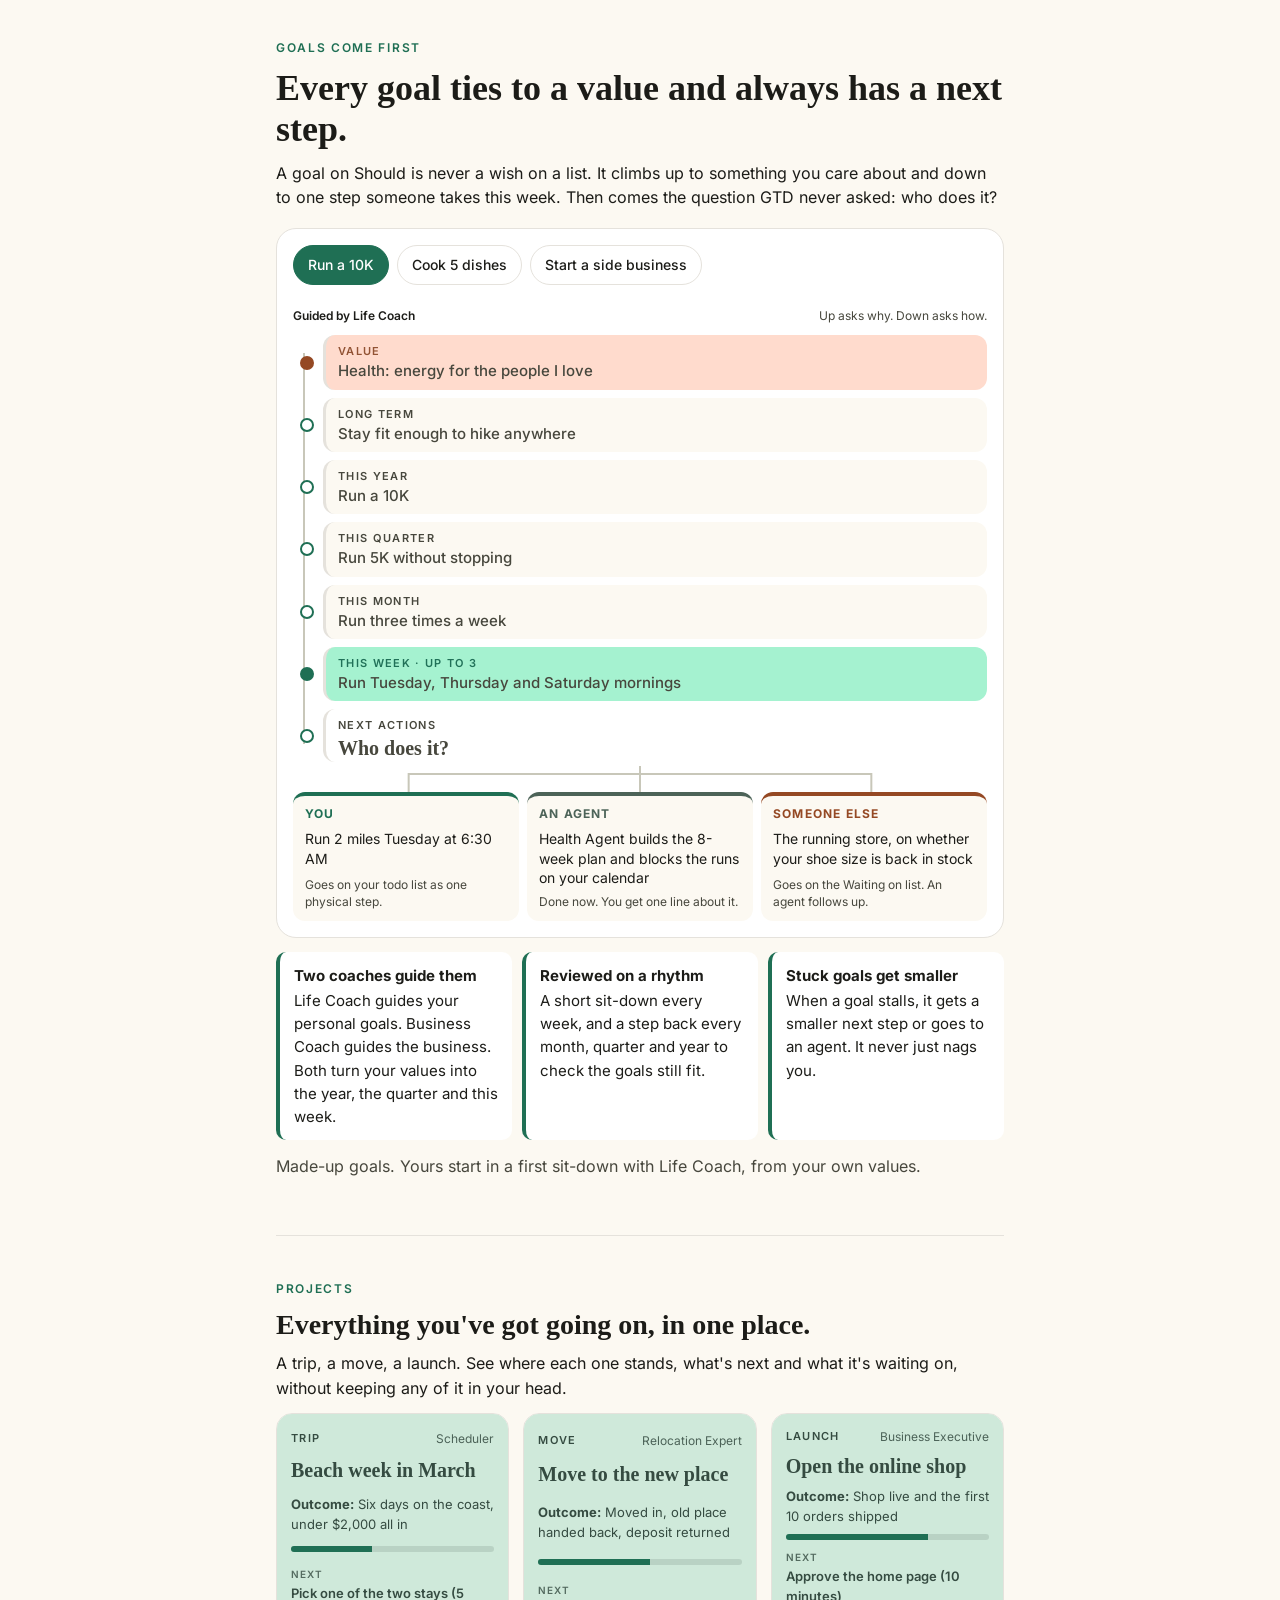
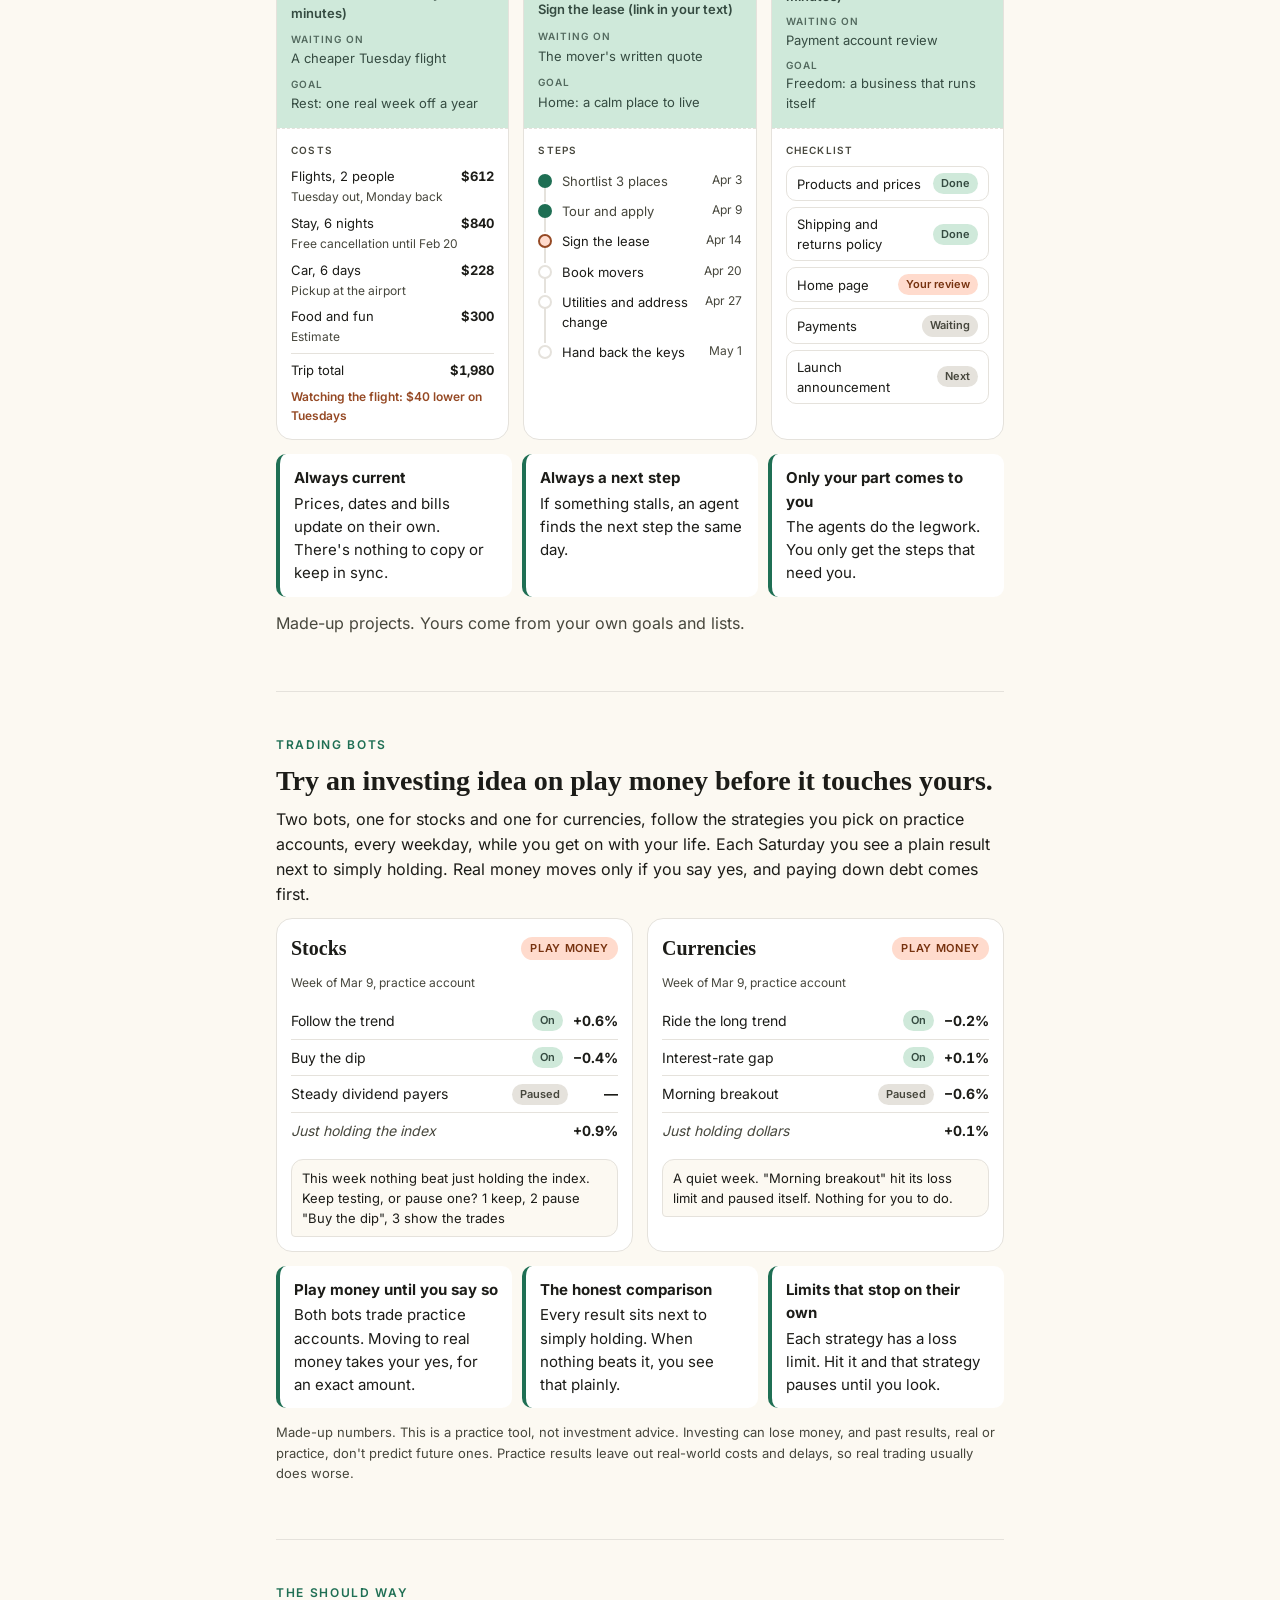
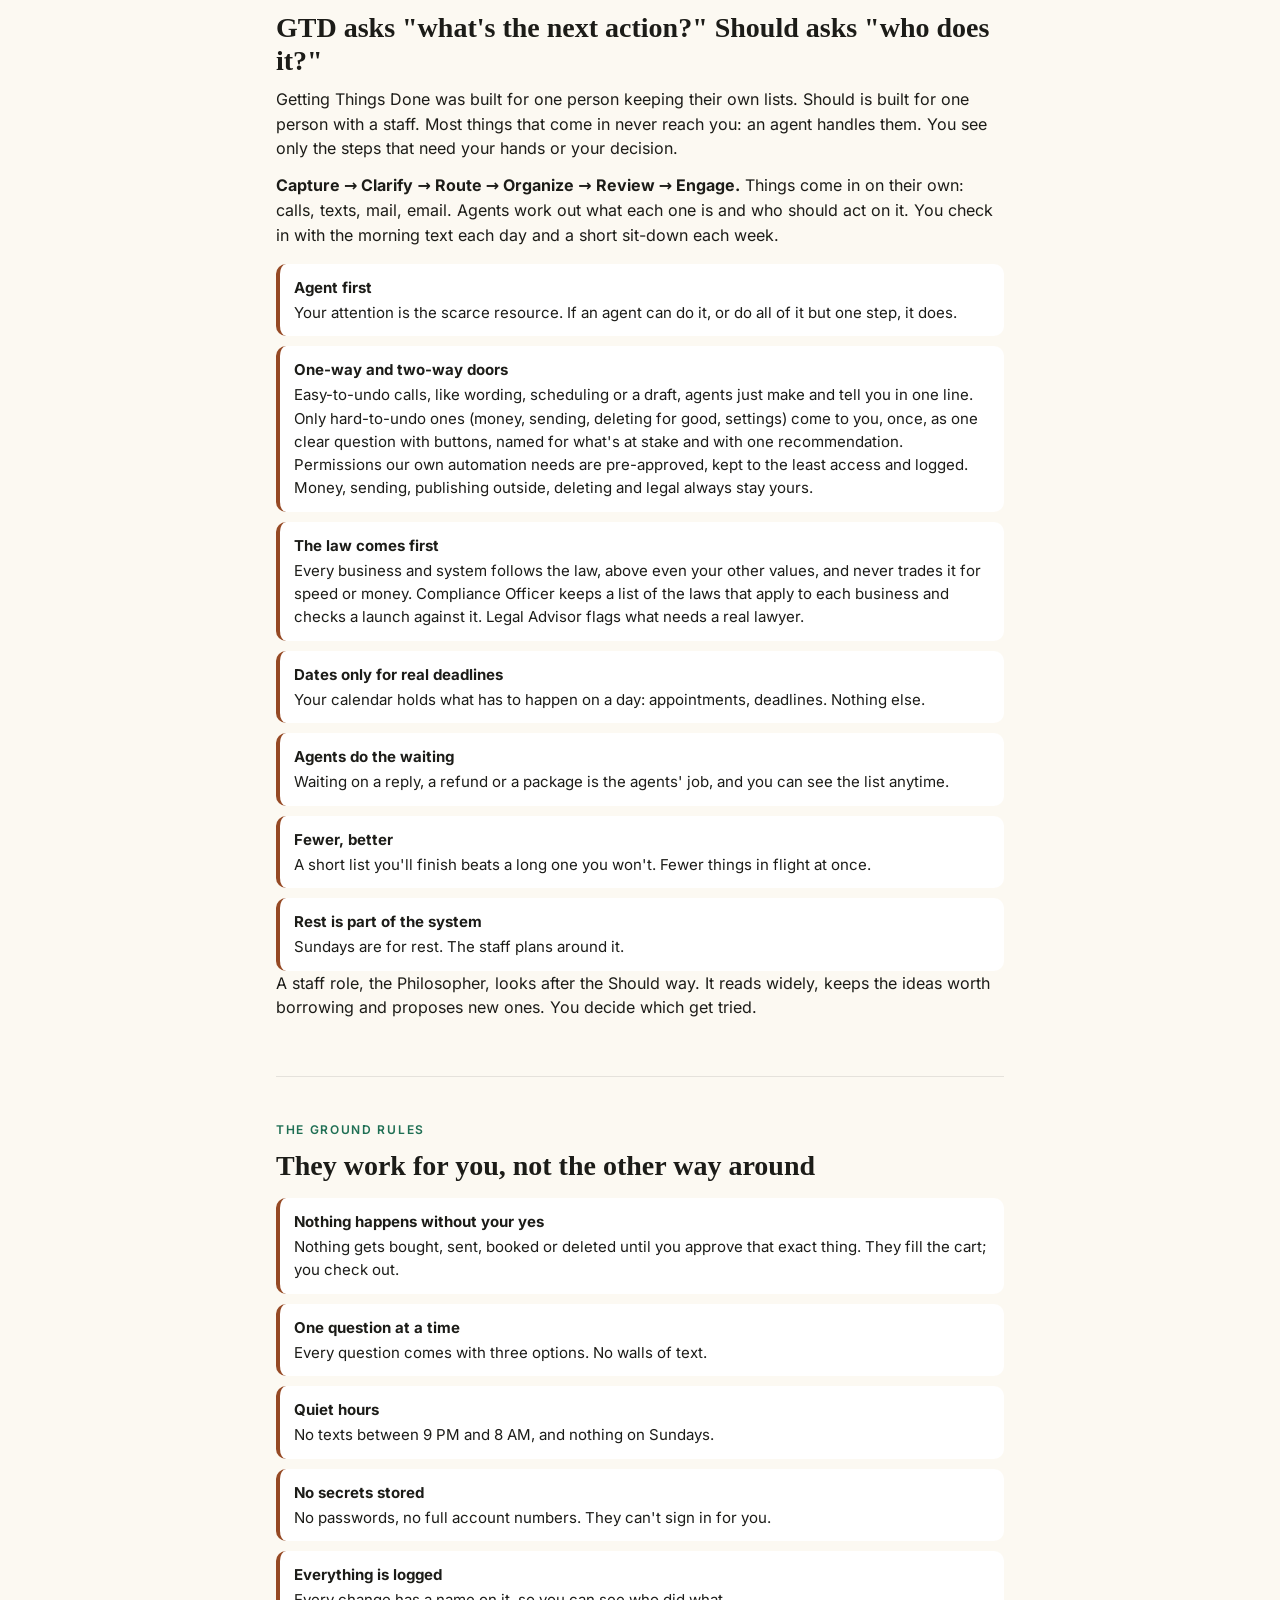
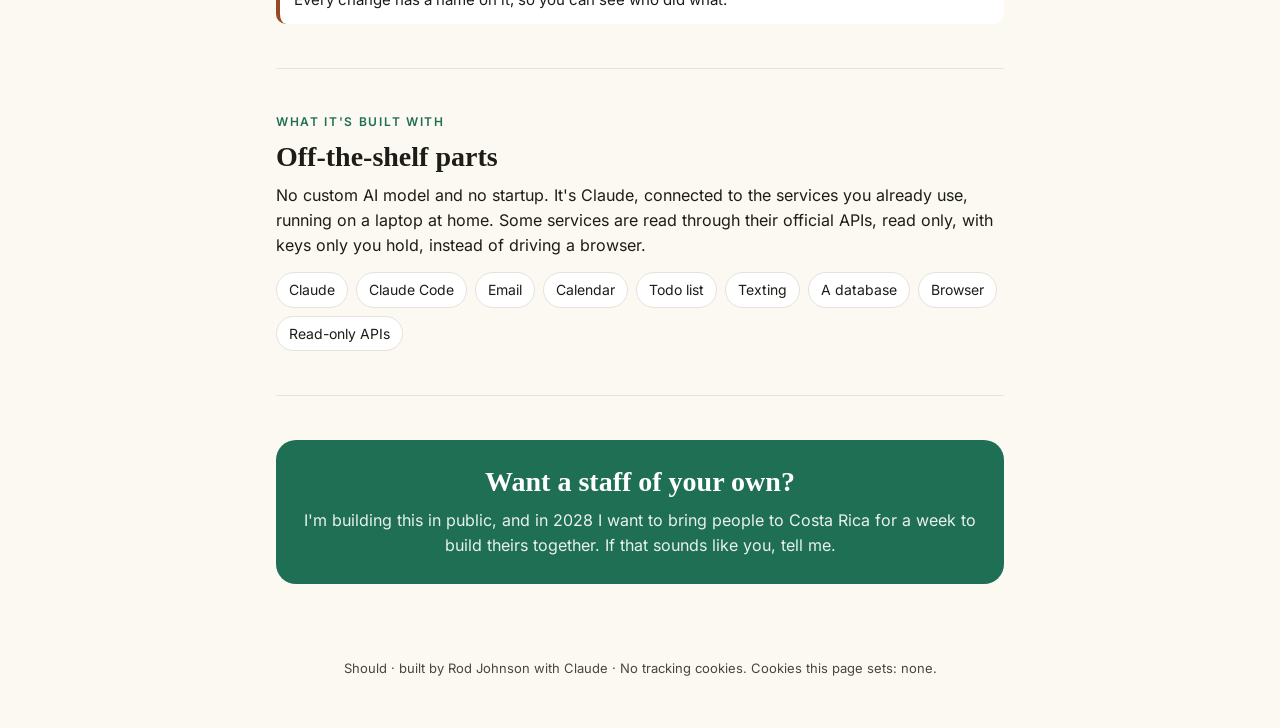
==== commit c81359d4: "Should page: Wave 1 org merges (Travel Agent into Scheduler, Clothier into Shopping Expert, Pet Expe" ====
--- a/index.html
+++ b/index.html
@@ -664,22 +664,22 @@
 <script>
 /* Structure only. Every visible word is in i18n/en.js and i18n/es.js (same shape, checked by ds/check-i18n.mjs). */
 const AGENTS = {
-  ea:{i:"🧭"}, book:{i:"📒"}, sched:{bg:true,i:"🗓️"}, pi:{i:"🔎"}, health:{i:"🩺"}, text:{i:"💬"}, phil:{i:"📚"}, sec:{i:"🛡️"},
-  comp:{i:"⚖️"}, bcoach:{i:"🧭",toYou:true}, coach:{i:"🏁"}, career:{i:"💼"}, wealth:{i:"📈"}, travel:{i:"✈️"}, shop:{i:"🛒"},
-  clothier:{i:"👔"}, house:{i:"🏠"}, pets:{i:"🐾"}, move:{i:"📦"}, gift:{i:"🎁"}, relmgr:{i:"🤝"}, events:{i:"🎉"}, legal:{i:"⚖️"},
+  ea:{i:"🧭"}, book:{i:"📒"}, sched:{i:"🗓️"}, pi:{i:"🔎"}, health:{i:"🩺"}, text:{i:"💬"}, phil:{i:"📚"}, sec:{i:"🛡️"},
+  comp:{i:"⚖️"}, bcoach:{i:"🧭",toYou:true}, coach:{i:"🏁"}, career:{i:"💼"}, wealth:{i:"📈"}, shop:{i:"🛒"},
+  house:{i:"🏠"}, move:{i:"📦"}, gift:{i:"🎁"}, relmgr:{i:"🤝"}, events:{i:"🎉"}, legal:{i:"⚖️"},
   music:{i:"🎹"}, web:{i:"🖥️"}, pr:{i:"📣"}, media:{i:"🎬"}, guide:{i:"📍"}, biz:{i:"🏢"}, ba:{i:"📊"}, arch:{i:"🏗️"}, dba:{i:"🗄️"}, it:{i:"🛠️"},
   pm:{i:"🧩"}, design:{i:"🎨"}, rel:{i:"💬",soon:true},
 };
 // Each agent's person avatar comes from the design system (ds/avatars.global.js), keyed by org role
-const ORG={ea:"assistant",book:"bookkeeper",sched:"scheduler",pi:"investigator",health:"health",text:"text-concierge",phil:"philosopher",sec:"security",comp:"compliance",bcoach:"business_coach",coach:"coach",career:"career",wealth:"financial",travel:"travel",shop:"shopping",clothier:"clothier",house:"home-manager",pets:"pets",move:"relocation",gift:"gifts",relmgr:"relationship-manager",events:"events",legal:"legal",music:"music",web:"webmaster",pr:"pr",media:"media",guide:"local-guide",biz:"business",ba:"business_analyst",arch:"as-architect",dba:"dba",it:"it",pm:"product",design:"designer",rel:"relationships"};
+const ORG={ea:"assistant",book:"bookkeeper",sched:"scheduler",pi:"investigator",health:"health",text:"text-concierge",phil:"philosopher",sec:"security",comp:"compliance",bcoach:"business_coach",coach:"coach",career:"career",wealth:"financial",shop:"shopping",house:"home-manager",move:"relocation",gift:"gifts",relmgr:"relationship-manager",events:"events",legal:"legal",music:"music",web:"webmaster",pr:"pr",media:"media",guide:"local-guide",biz:"business",ba:"business_analyst",arch:"as-architect",dba:"dba",it:"it",pm:"product",design:"designer",rel:"relationships"};
 
 const GOALS = [
  {id:"career",agents:["career","pi","pr"],sc:[{ico:"🎯",scene:"lead"},{ico:"✍️",scene:"resume"},{ico:"🤝",scene:"offer",sim:"negotiate"},{ico:"🪜",scene:"ladder"}]},
  {id:"money",agents:["wealth","book","pi"],sc:[{ico:"📈",sim:"trade"},{ico:"🏖️",sim:"retire"},{ico:"🧾",scene:"stmt"},{ico:"🪜",scene:"ladder"}]},
  {id:"business",agents:["biz","ba","book","legal"],sc:[{ico:"📊",scene:"dash"},{ico:"🌳",scene:"tree"},{ico:"🪜",scene:"ladder"}]},
  {id:"health",agents:["health","shop"],sc:[{ico:"⚖️",sim:"body"},{ico:"🥘",scene:"meals"},{ico:"🩺"},{ico:"🚭",scene:"streak"},{ico:"🪜",scene:"ladder"}]},
- {id:"home",agents:["relmgr","house","pets"],sc:[{ico:"👨‍👧‍👦",scene:"coparent"},{ico:"🔧",scene:"repair"},{ico:"🪜",scene:"ladder"}]},
- {id:"style",agents:["shop","clothier","gift"],sc:[{ico:"🏷️",scene:"price"},{ico:"👔",scene:"outfit"},{ico:"🎂",scene:"bdays"},{ico:"🪜",scene:"ladder"}]},
+ {id:"home",agents:["relmgr","house"],sc:[{ico:"👨‍👧‍👦",scene:"coparent"},{ico:"🔧",scene:"repair"},{ico:"🪜",scene:"ladder"}]},
+ {id:"style",agents:["shop","gift"],sc:[{ico:"🏷️",scene:"price"},{ico:"👔",scene:"outfit"},{ico:"🎂",scene:"bdays"},{ico:"🪜",scene:"ladder"}]},
  {id:"people",agents:["relmgr","pi","events"],sc:[{ico:"📇",scene:"contact"},{ico:"🪜",scene:"ladder"}]},
  {id:"legal",agents:["legal","comp"],sc:[{ico:"📄",scene:"doc"},{ico:"🗂️"},{ico:"✅"}]},
  {id:"logistics",agents:["arch","it","dba","design","web"],sc:[{ico:"🏗️"},{ico:"🔐"},{ico:"🗄️"}]},
--- a/ds/fonts.css
+++ b/ds/fonts.css
@@ -13,6 +13,22 @@
   font-display: swap;
   font-weight: 100 900;
   src: url(fonts/fraunces/fraunces-latin-wght-normal.woff2) format('woff2-variations');
+  unicode-range: U+0000-00FF,U+0131,U+0152-0153,U+02BB-02BC,U+02C6,U+02DA,U+02DC,U+0304,U+0308,U+0329,U+2000-206F,U+20AC,U+2122,U+2191,U+2193,U+2212,U+2215,U+FEFF,U+FFFD;
+}
+@font-face {
+  font-family: 'Fraunces Variable';
+  font-style: italic;
+  font-display: swap;
+  font-weight: 100 900;
+  src: url(fonts/fraunces/fraunces-latin-ext-wght-italic.woff2) format('woff2-variations');
+  unicode-range: U+0100-02BA,U+02BD-02C5,U+02C7-02CC,U+02CE-02D7,U+02DD-02FF,U+0304,U+0308,U+0329,U+1D00-1DBF,U+1E00-1E9F,U+1EF2-1EFF,U+2020,U+20A0-20AB,U+20AD-20C0,U+2113,U+2C60-2C7F,U+A720-A7FF;
+}
+@font-face {
+  font-family: 'Fraunces Variable';
+  font-style: italic;
+  font-display: swap;
+  font-weight: 100 900;
+  src: url(fonts/fraunces/fraunces-latin-wght-italic.woff2) format('woff2-variations');
   unicode-range: U+0000-00FF,U+0131,U+0152-0153,U+02BB-02BC,U+02C6,U+02DA,U+02DC,U+0304,U+0308,U+0329,U+2000-206F,U+20AC,U+2122,U+2191,U+2193,U+2212,U+2215,U+FEFF,U+FFFD;
 }
 
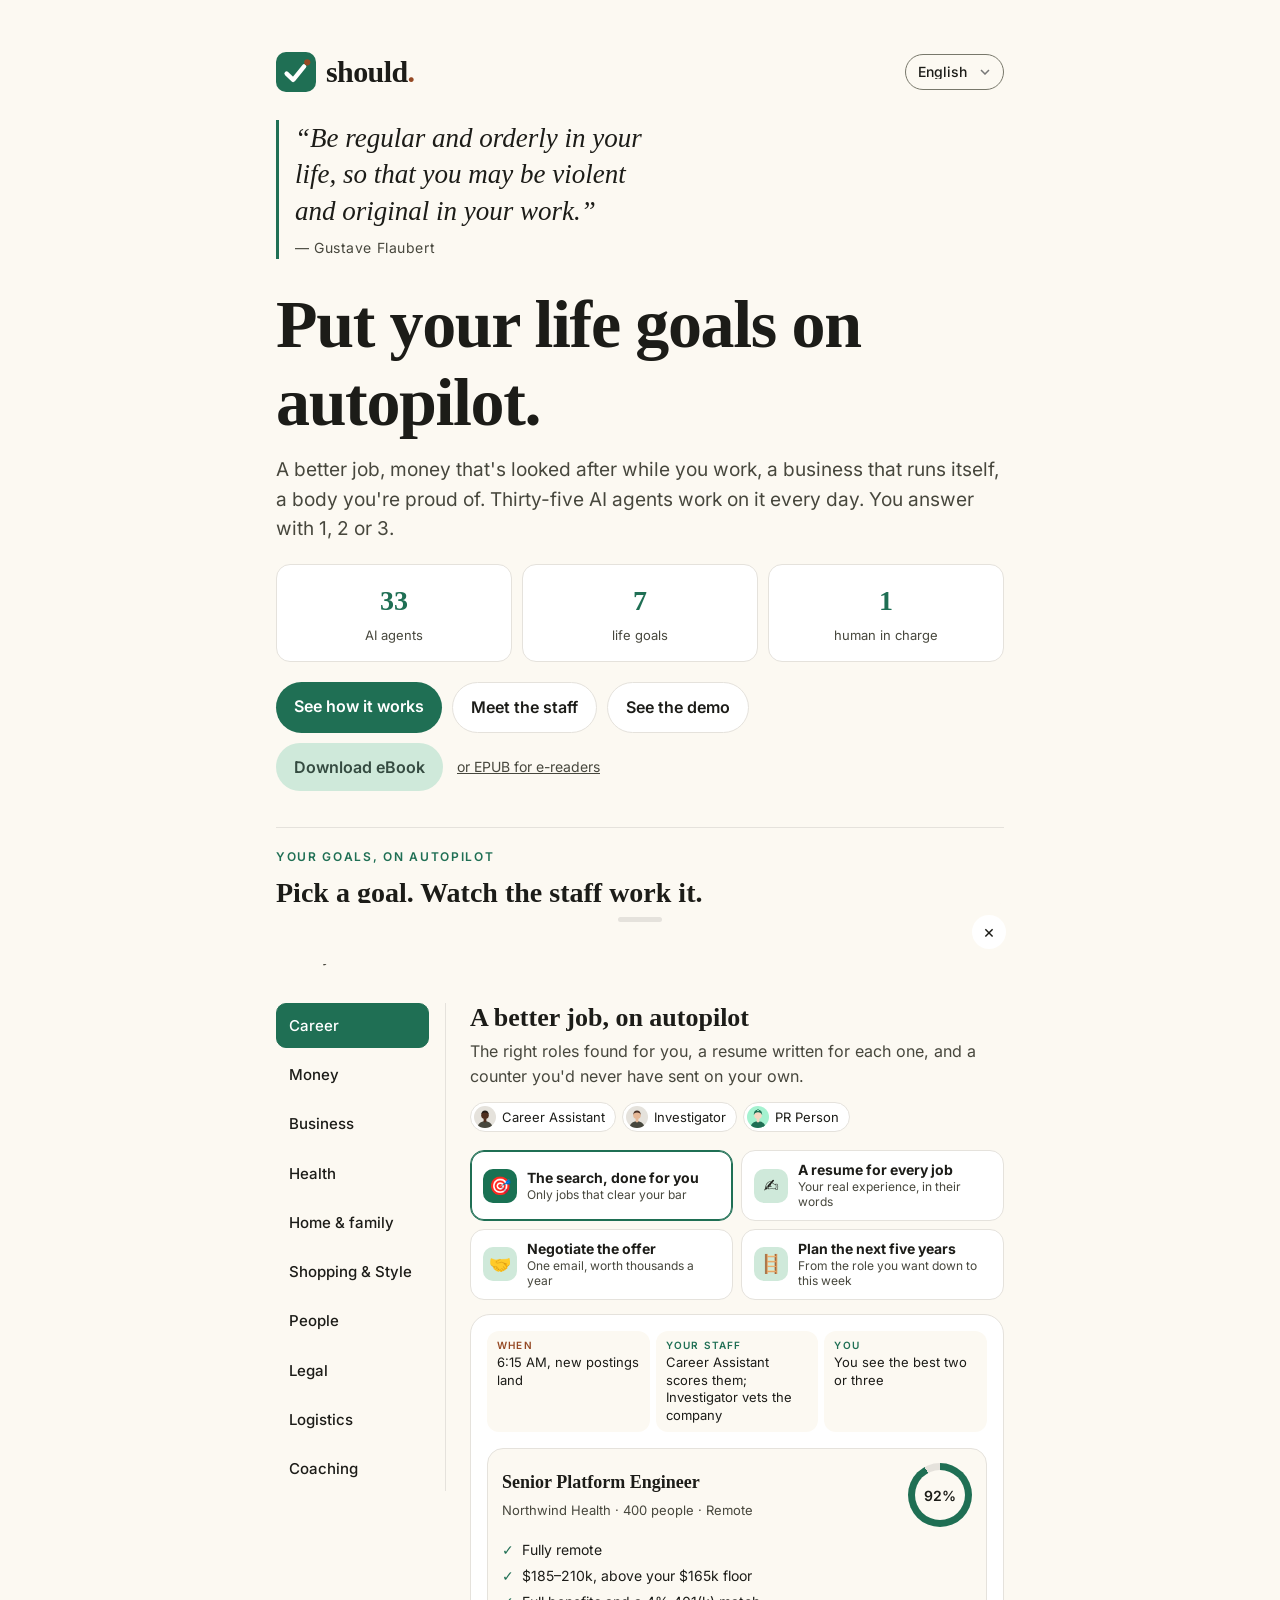
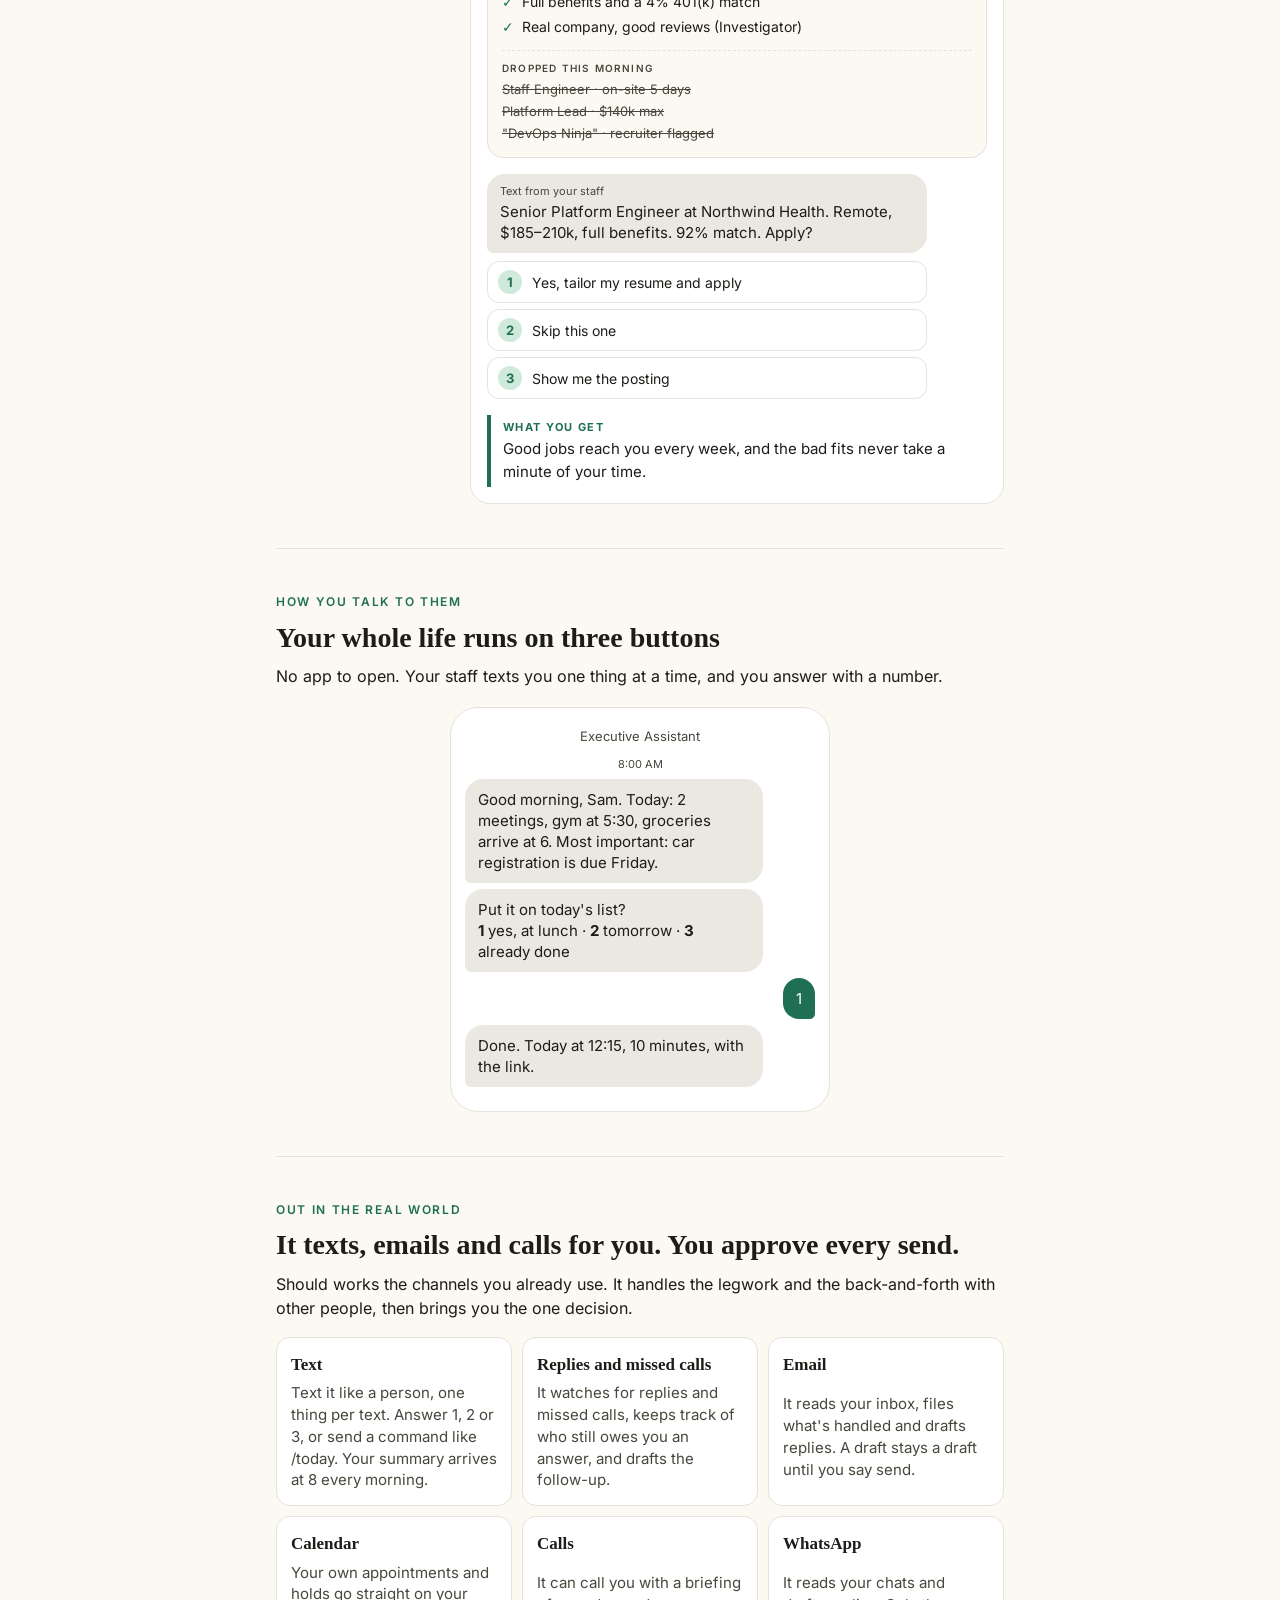
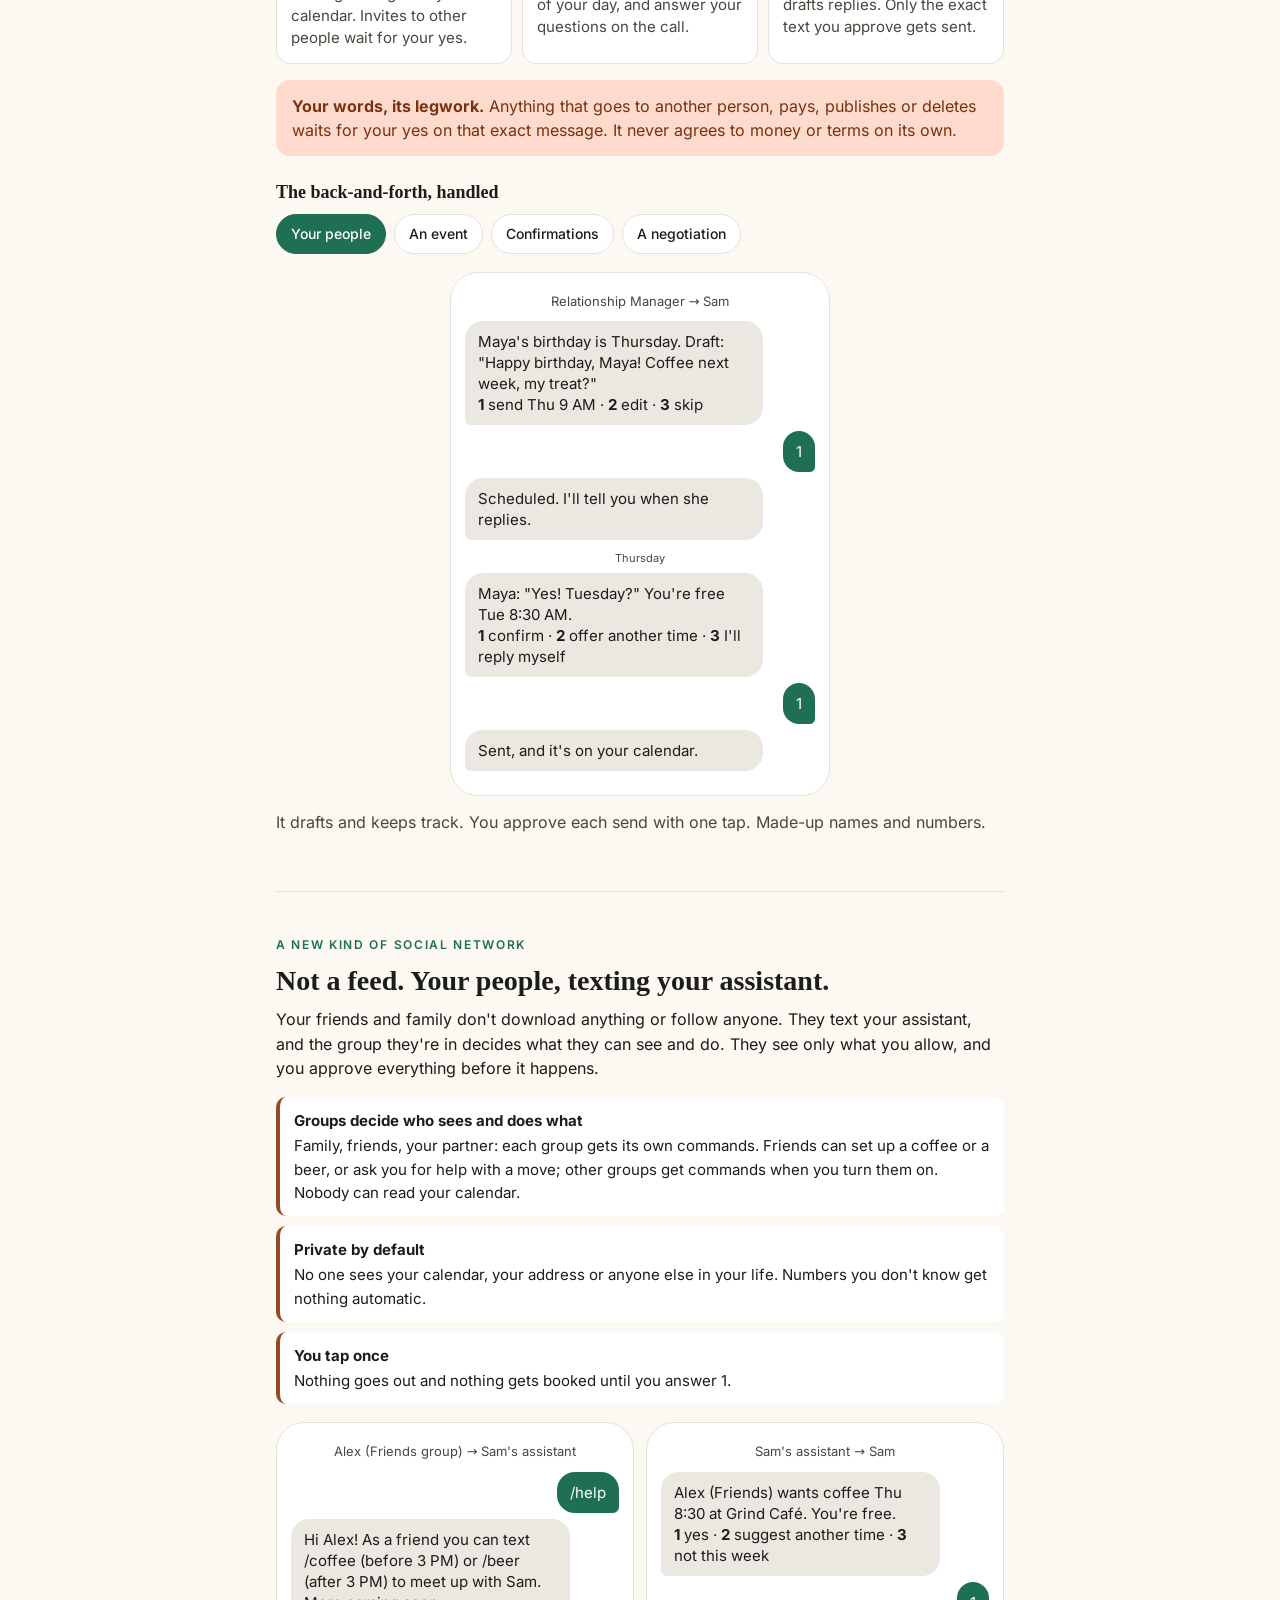
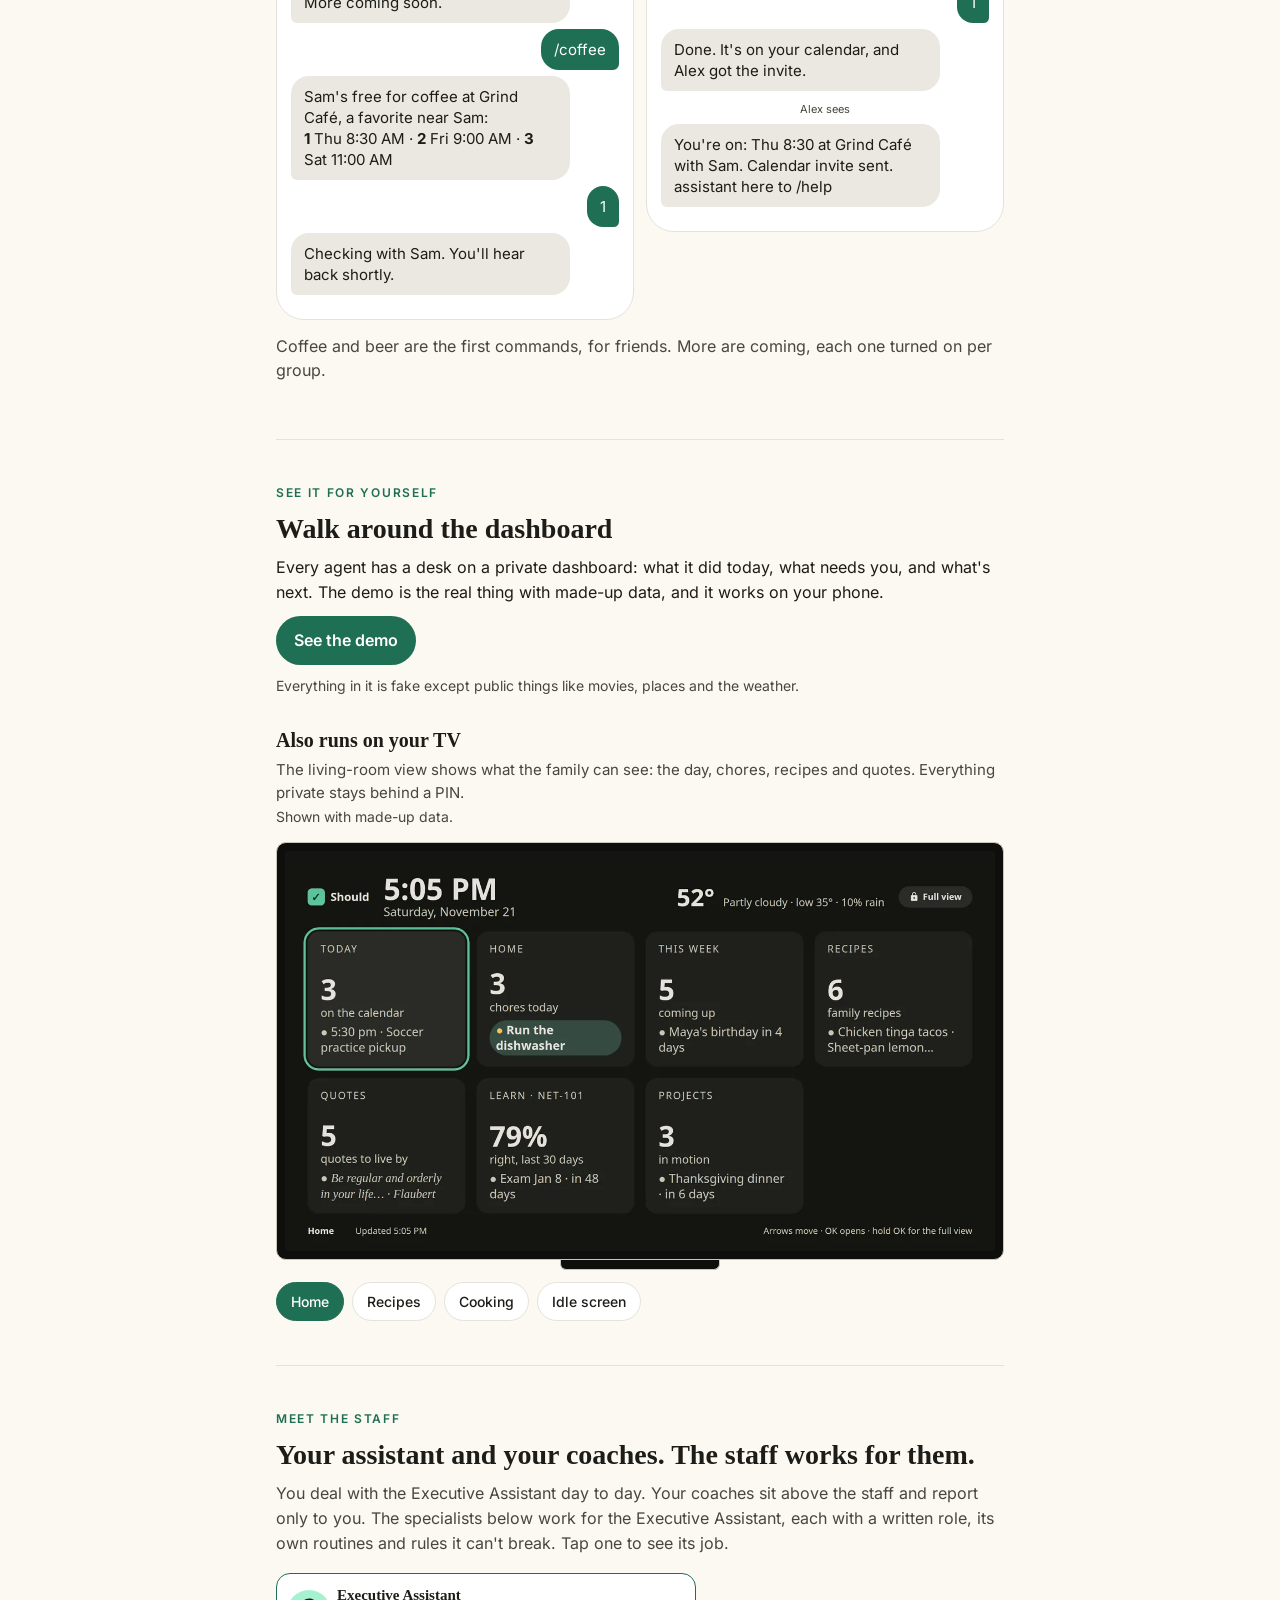
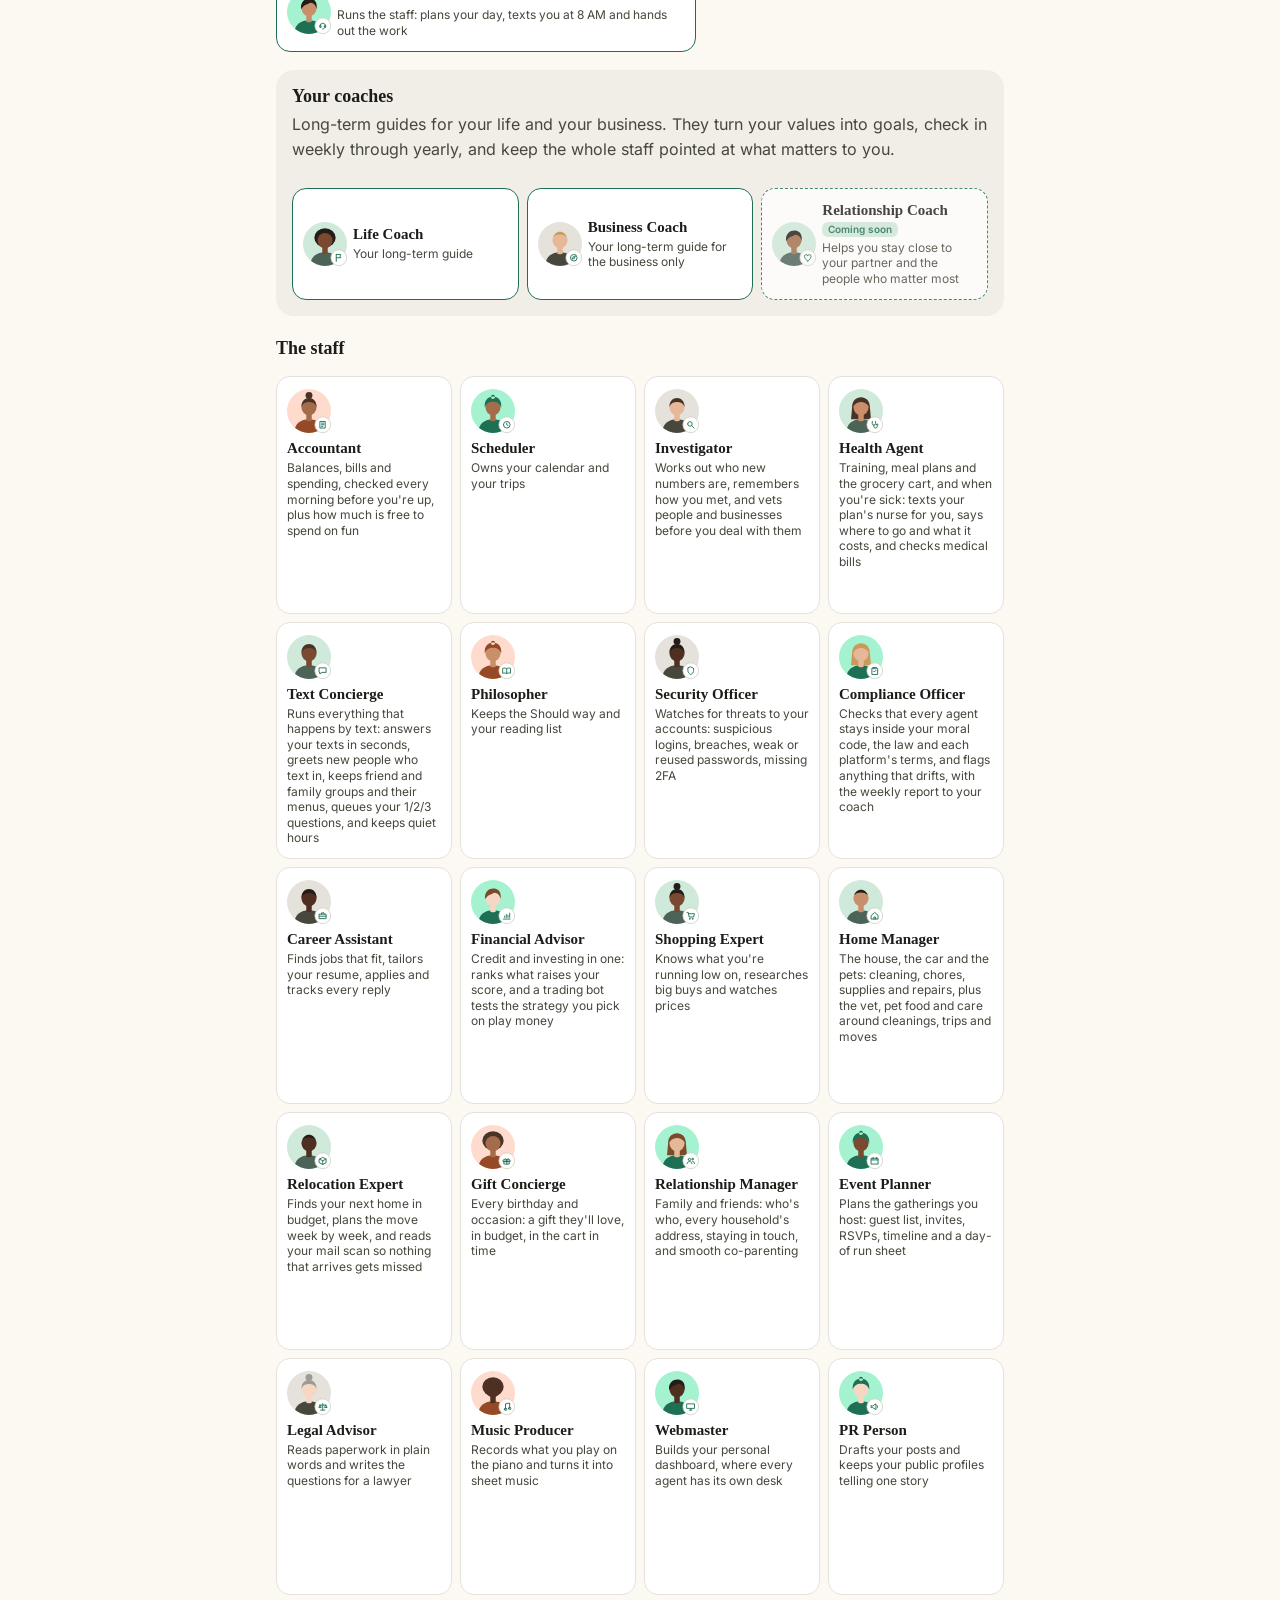
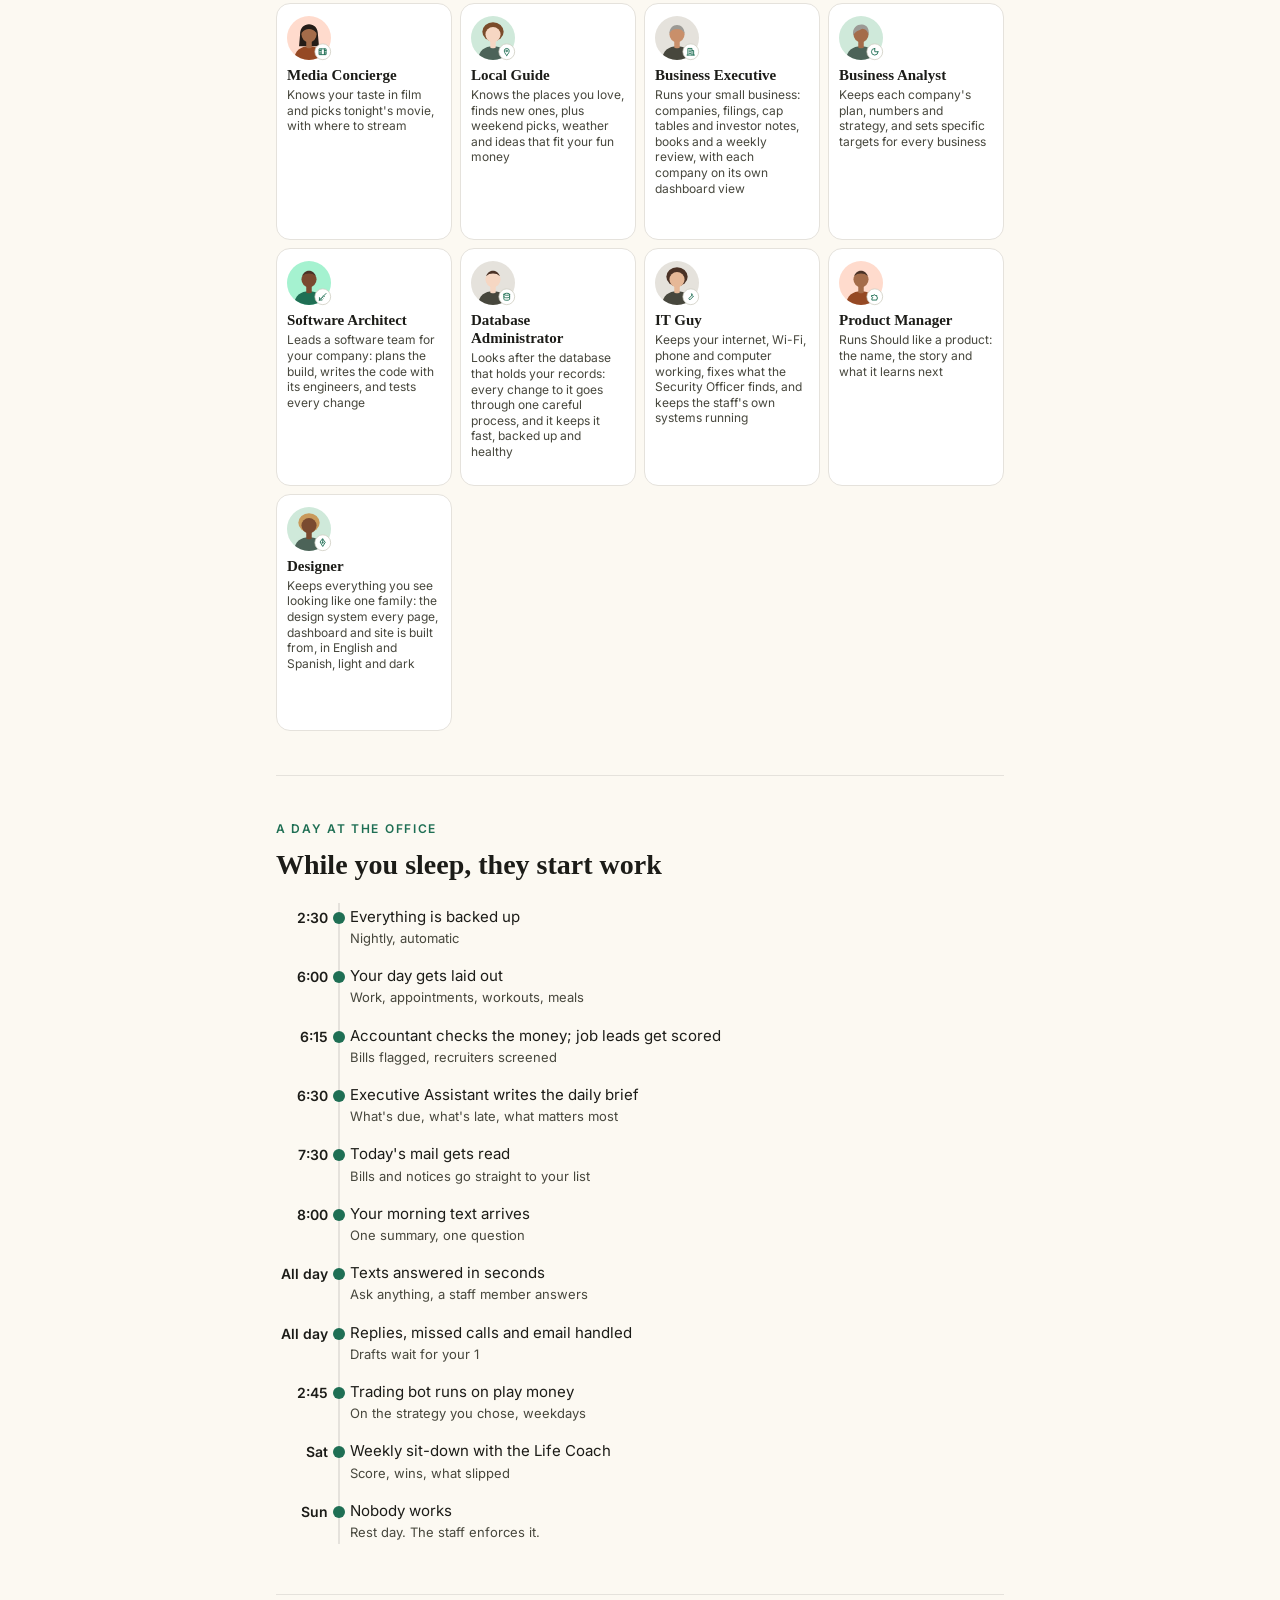
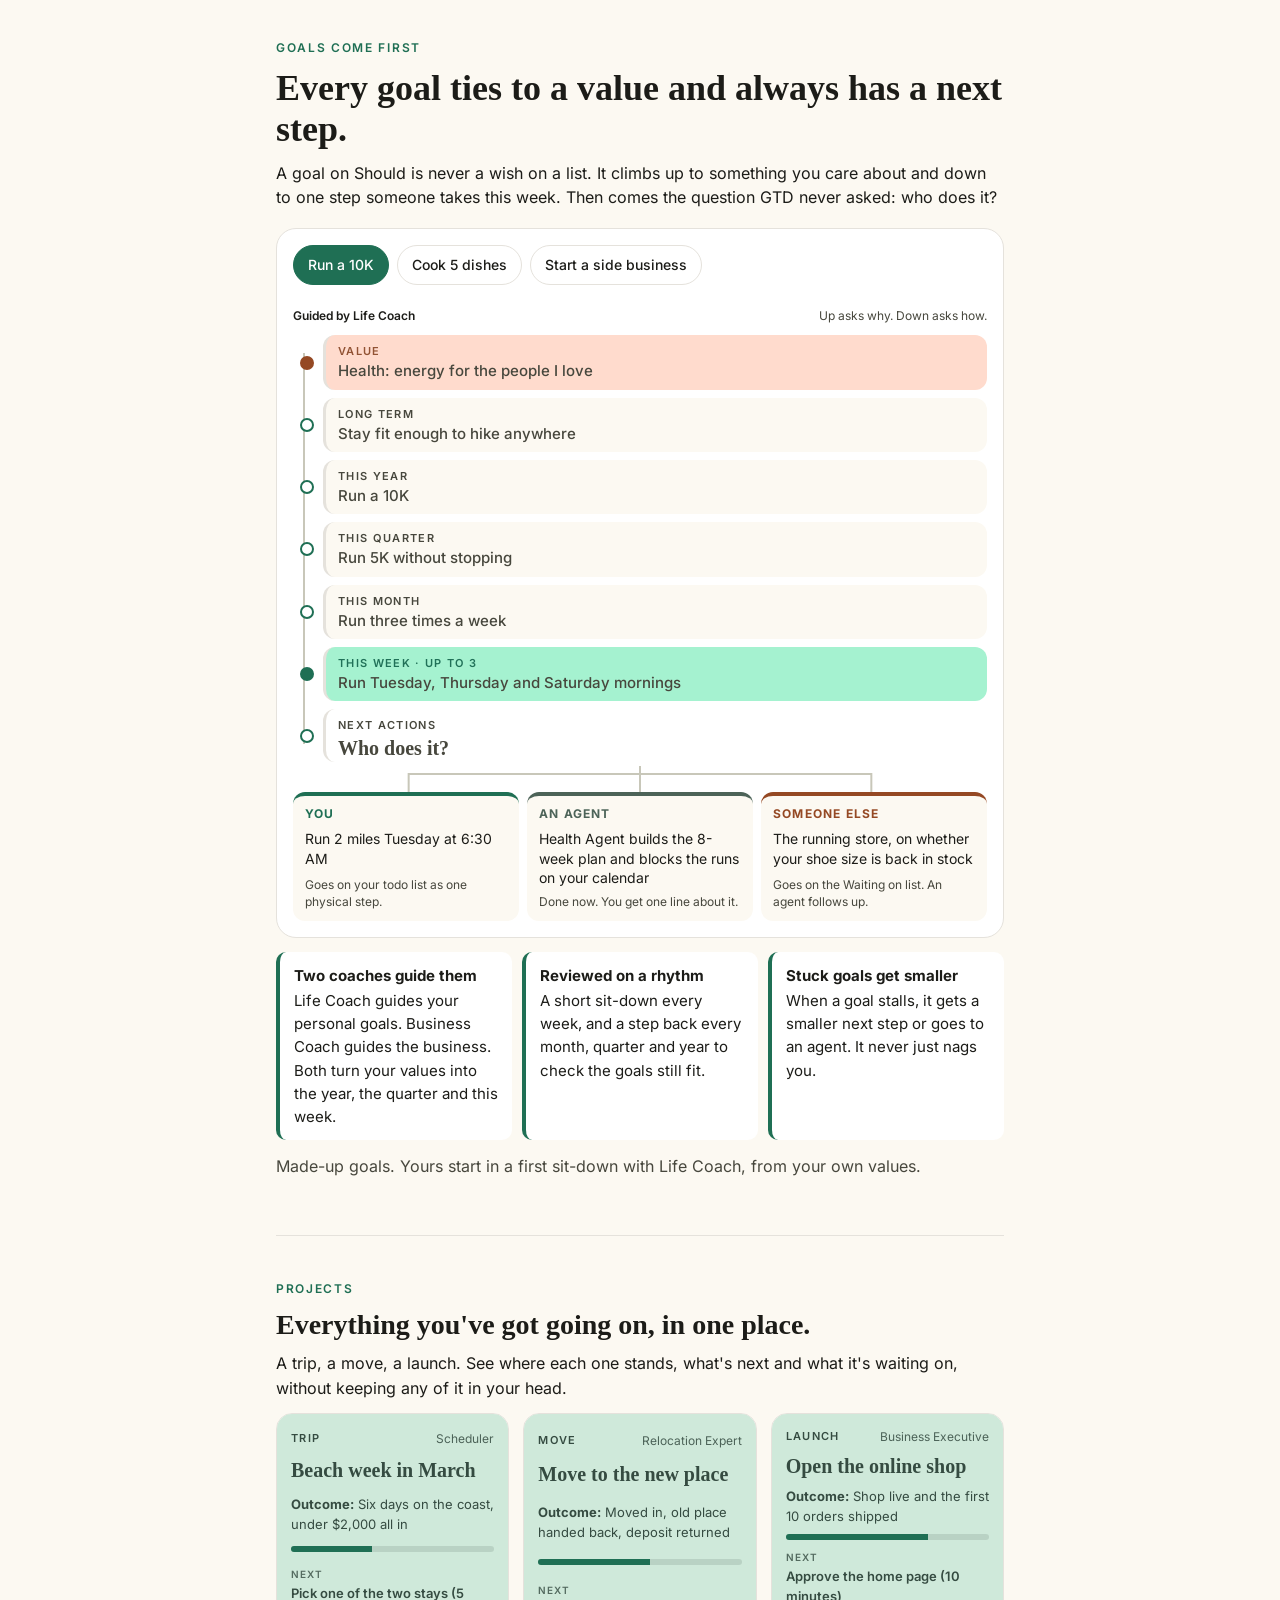
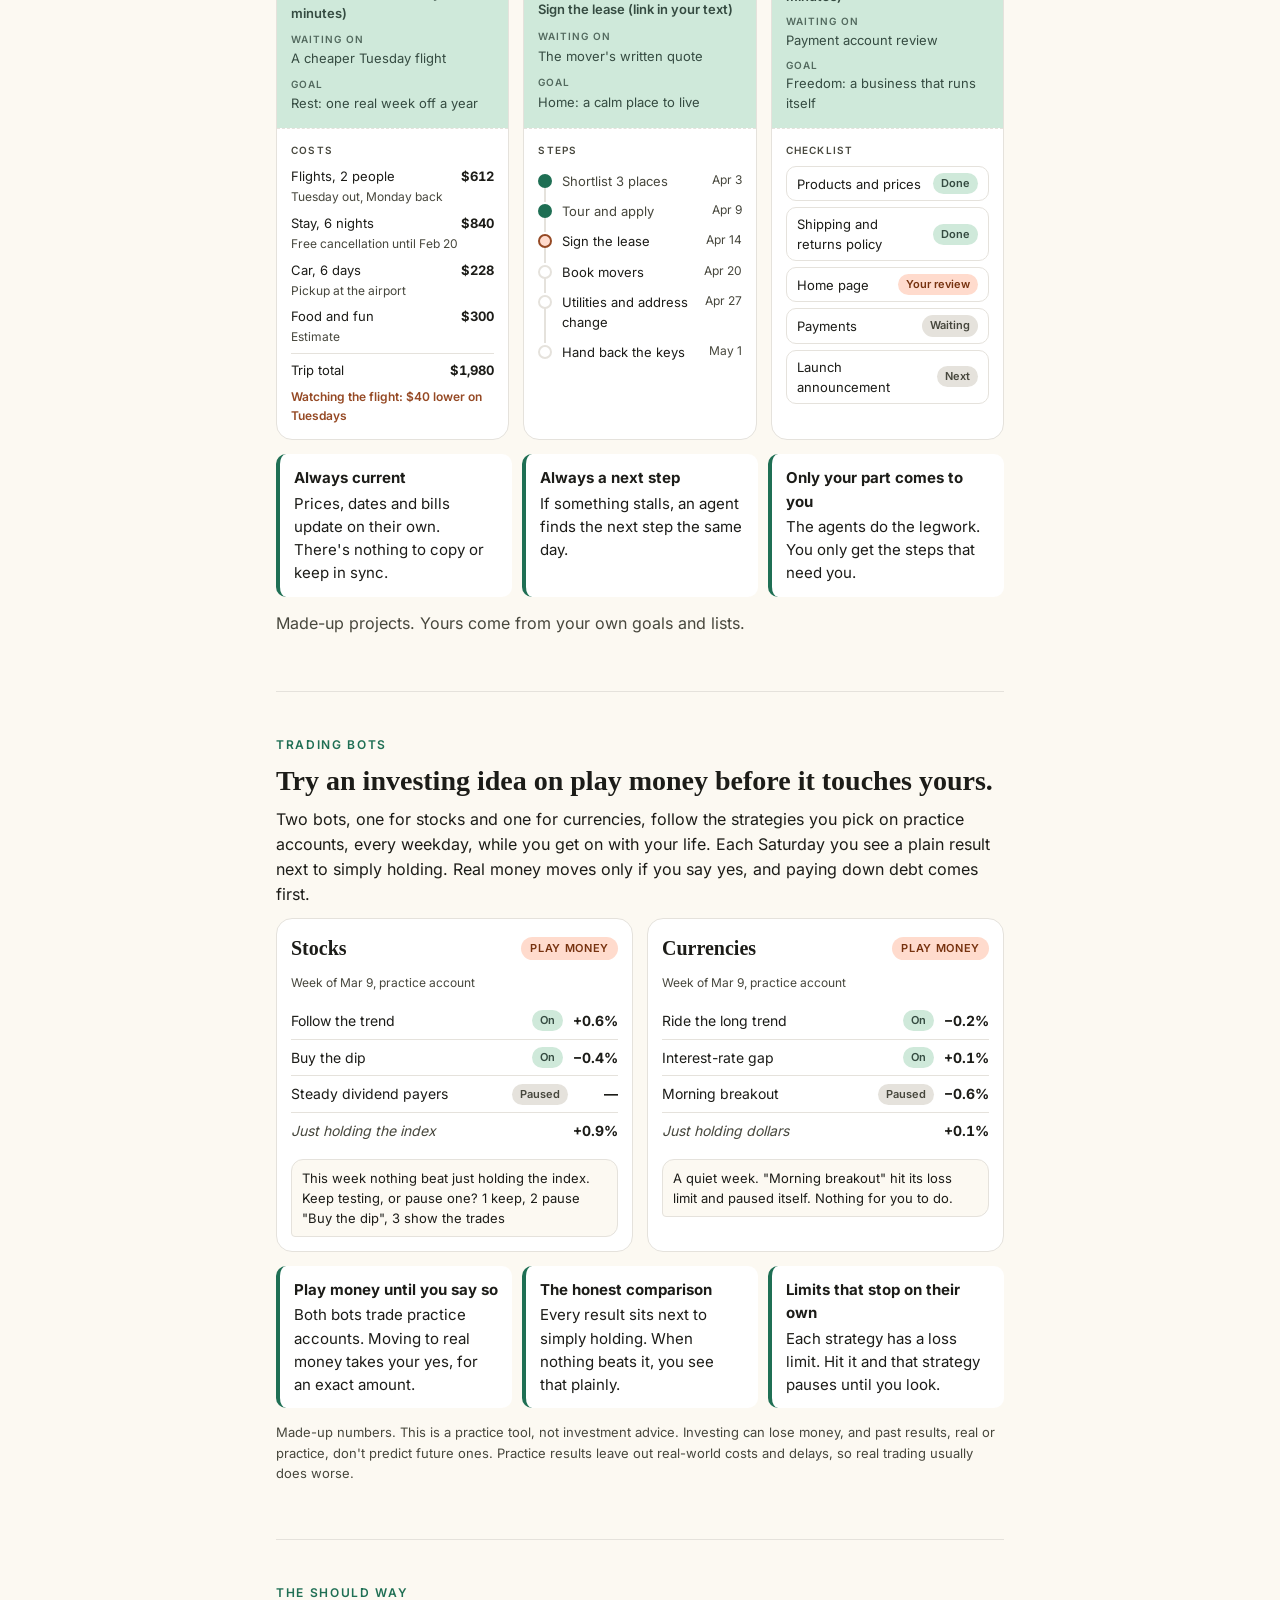
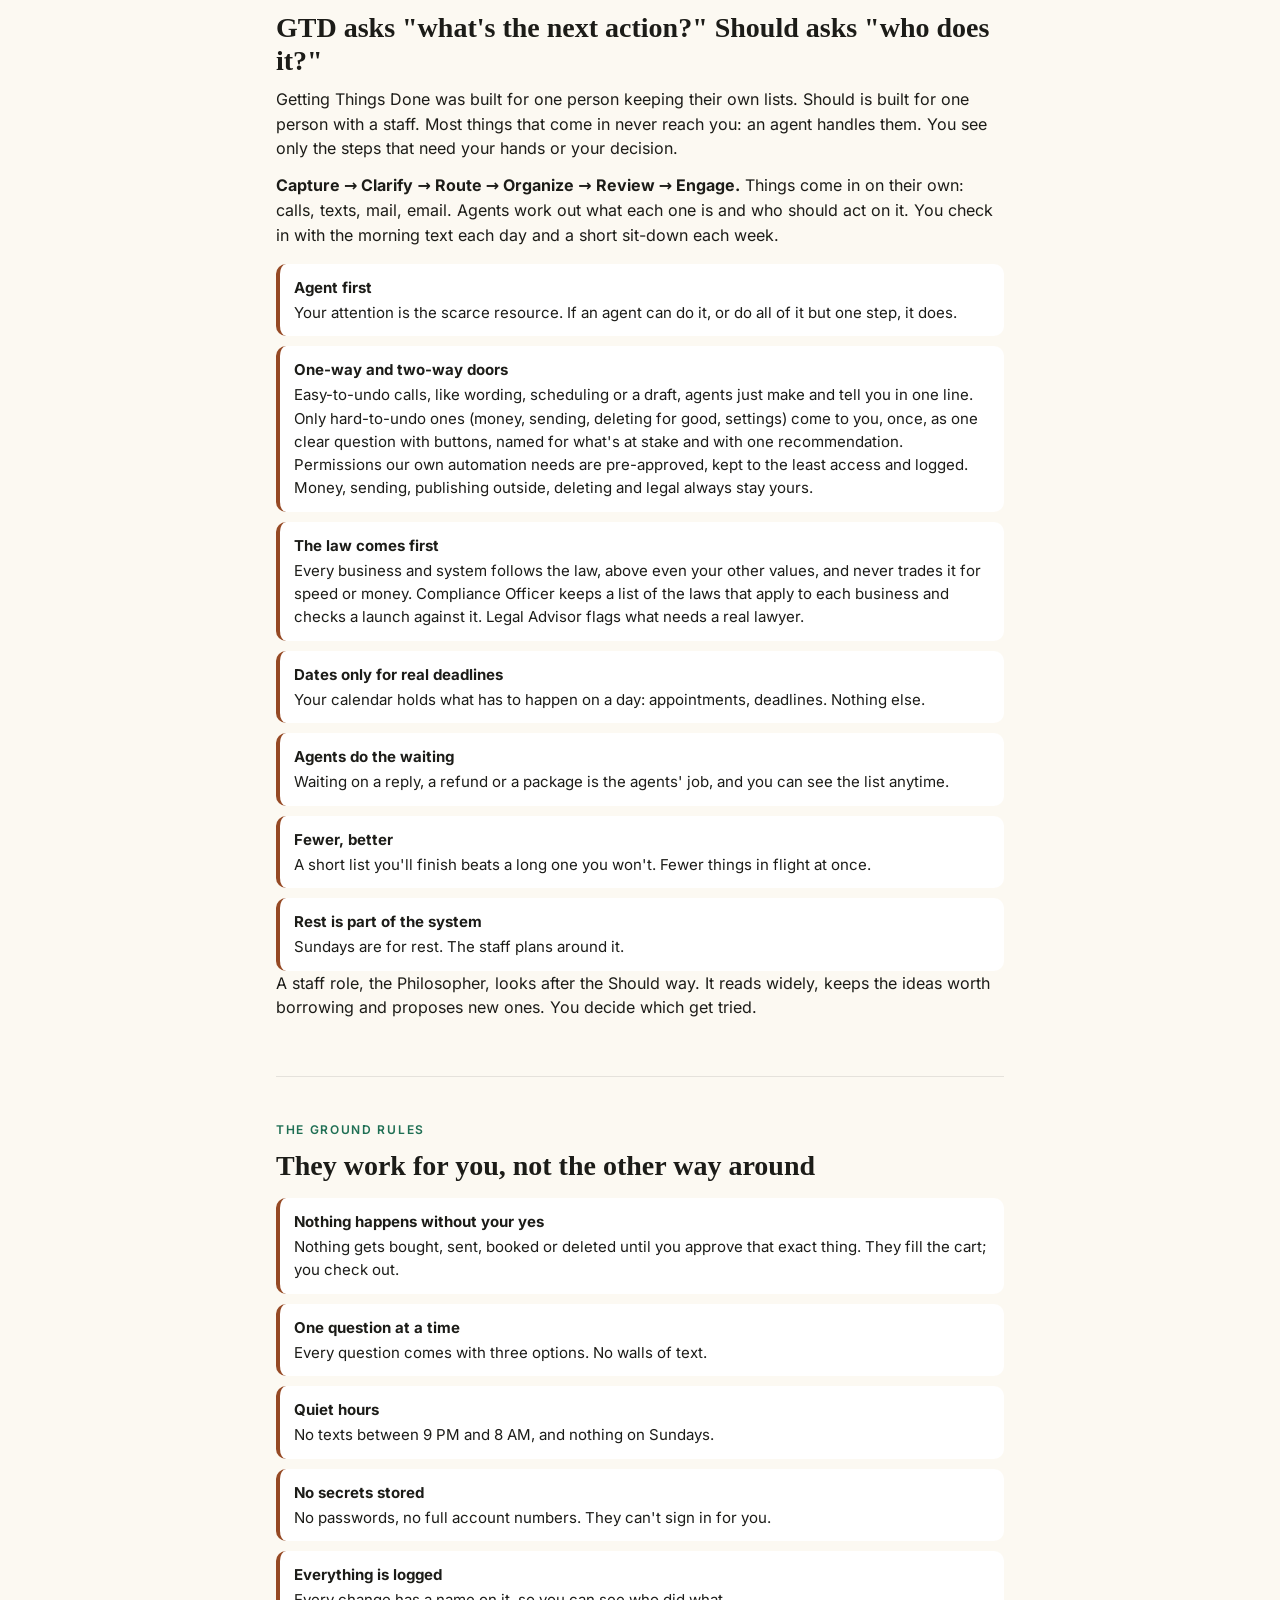
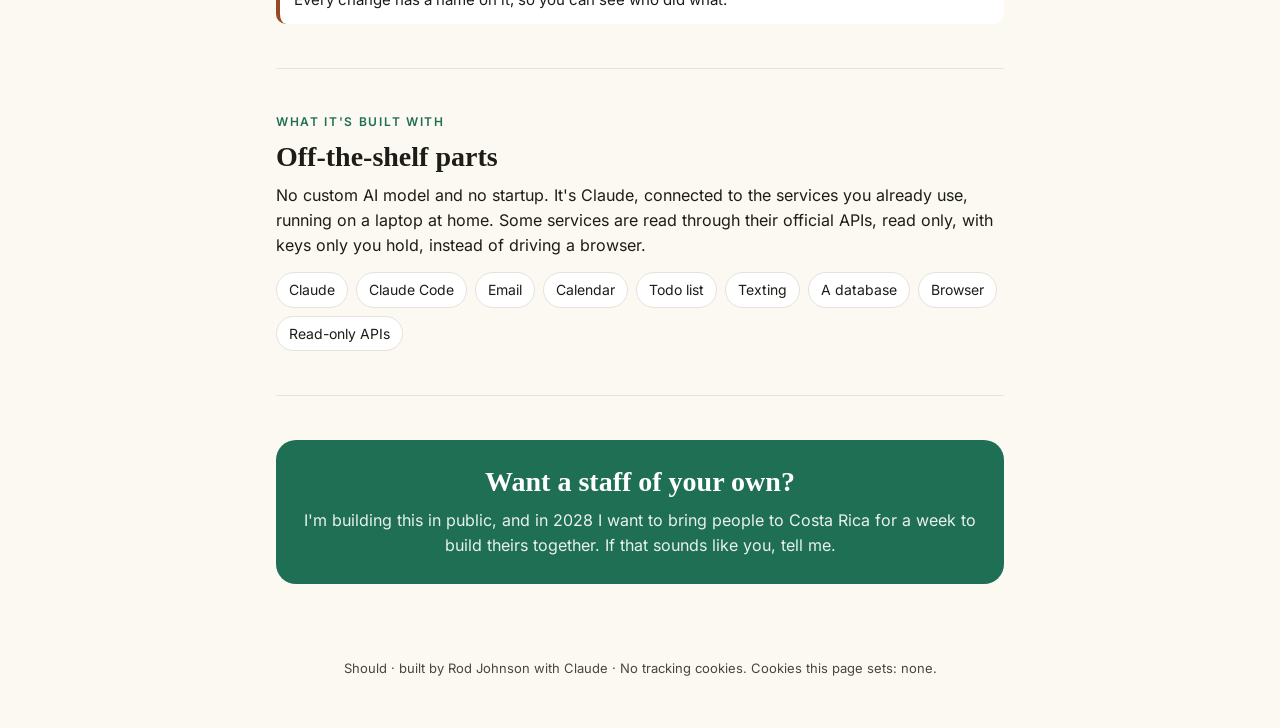
==== commit 28b2cf7a: "Should page: 33 agents after the Wave 1 merges Co-Authored-By: Claude Sonnet 5.5 <noreply@anthropic." ====
--- a/index.html
+++ b/index.html
@@ -11,9 +11,9 @@
 <title>Should</title>
 <link rel="icon" href="favicon.svg" type="image/svg+xml">
 <!-- Link previews can't run scripts, so description and og: stay in English here; the page sets the description from i18n/ on load -->
-<meta name="description" content="Put your life goals on autopilot. One human, thirty-six AI agents.">
+<meta name="description" content="Put your life goals on autopilot. One human, thirty-three AI agents.">
 <meta property="og:title" content="Should">
-<meta property="og:description" content="Put your life goals on autopilot. One human, thirty-six AI agents.">
+<meta property="og:description" content="Put your life goals on autopilot. One human, thirty-three AI agents.">
 <link rel="stylesheet" href="ds/fonts.css">
 <link rel="stylesheet" href="ds/design-system.css">
 <style>
@@ -493,7 +493,7 @@
   <h1 data-i18n="ui.hero_h1"></h1>
   <p class="sub" data-i18n="ui.hero_sub"></p>
   <div class="stats">
-    <div class="stat"><b>36</b><span data-i18n="ui.stat_agents"></span></div>
+    <div class="stat"><b>33</b><span data-i18n="ui.stat_agents"></span></div>
     <div class="stat"><b>7</b><span data-i18n="ui.stat_goals"></span></div>
     <div class="stat"><b>1</b><span data-i18n="ui.stat_human"></span></div>
   </div>
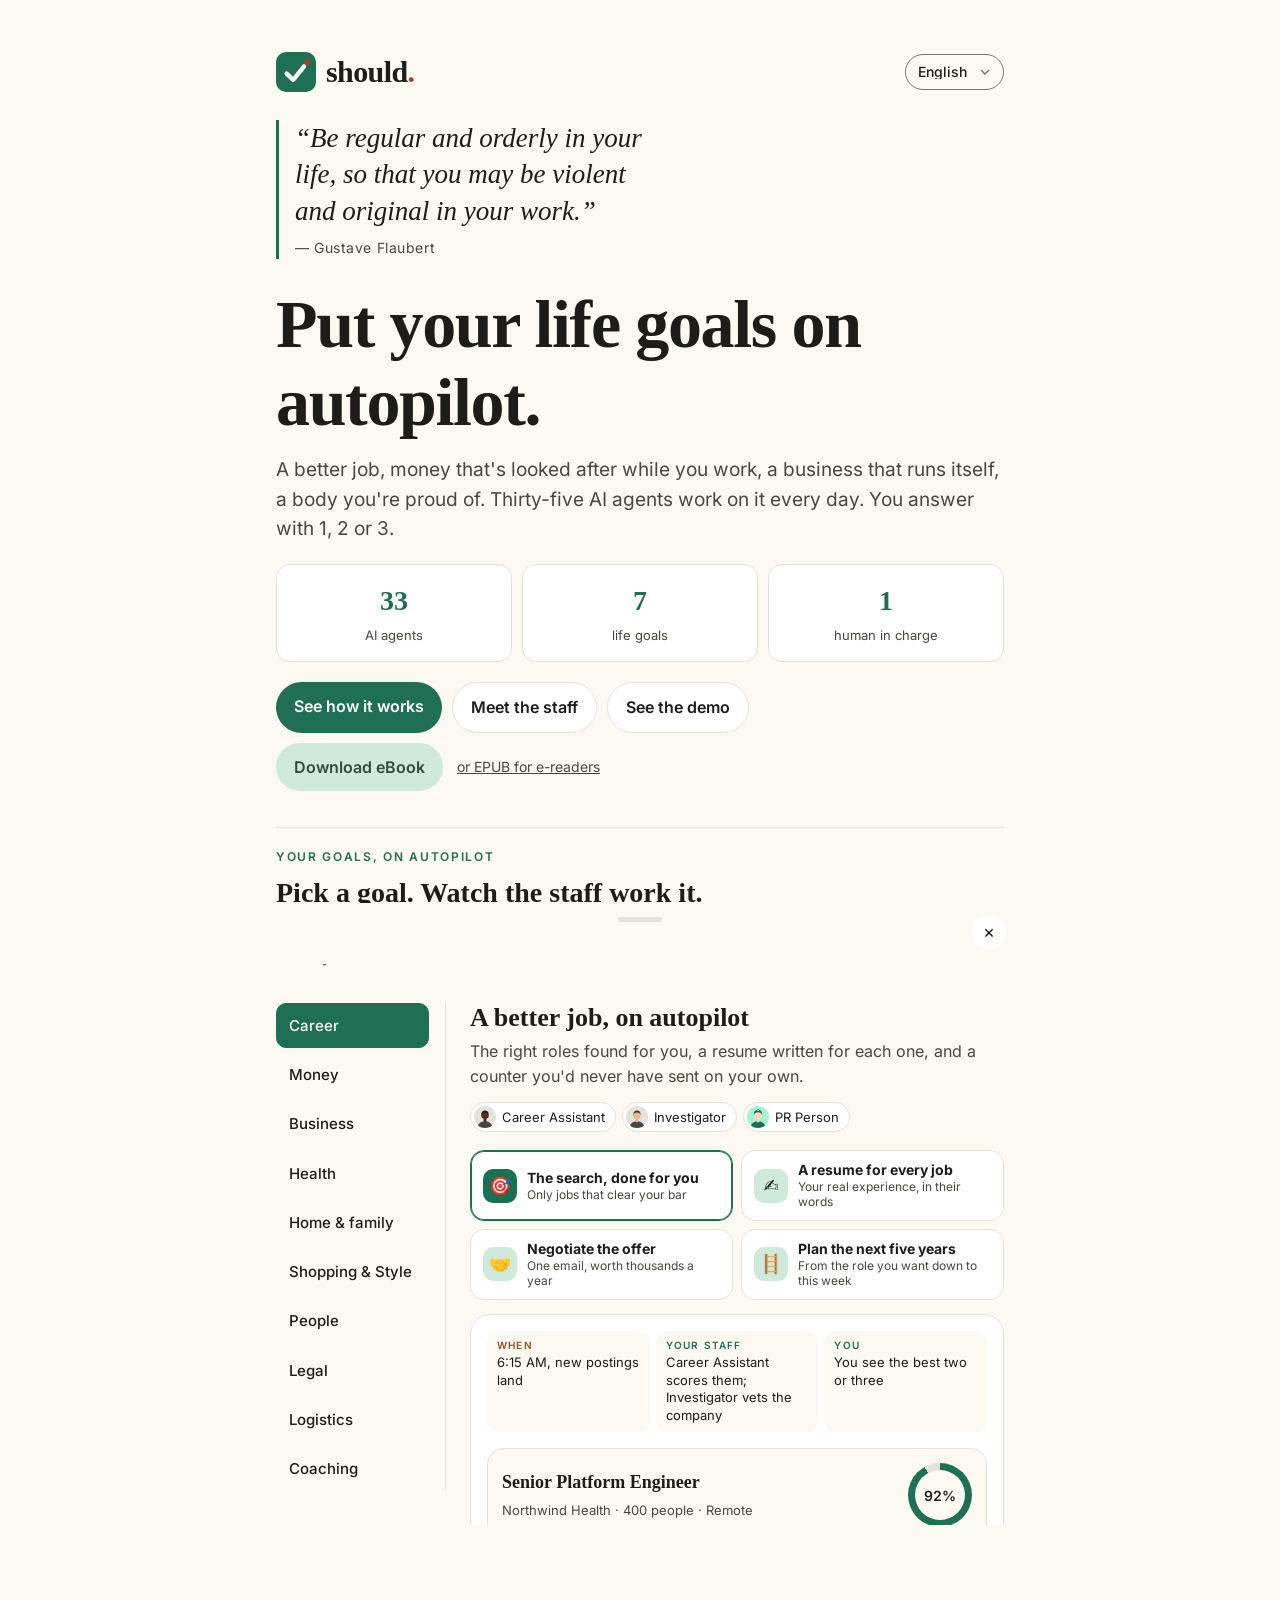
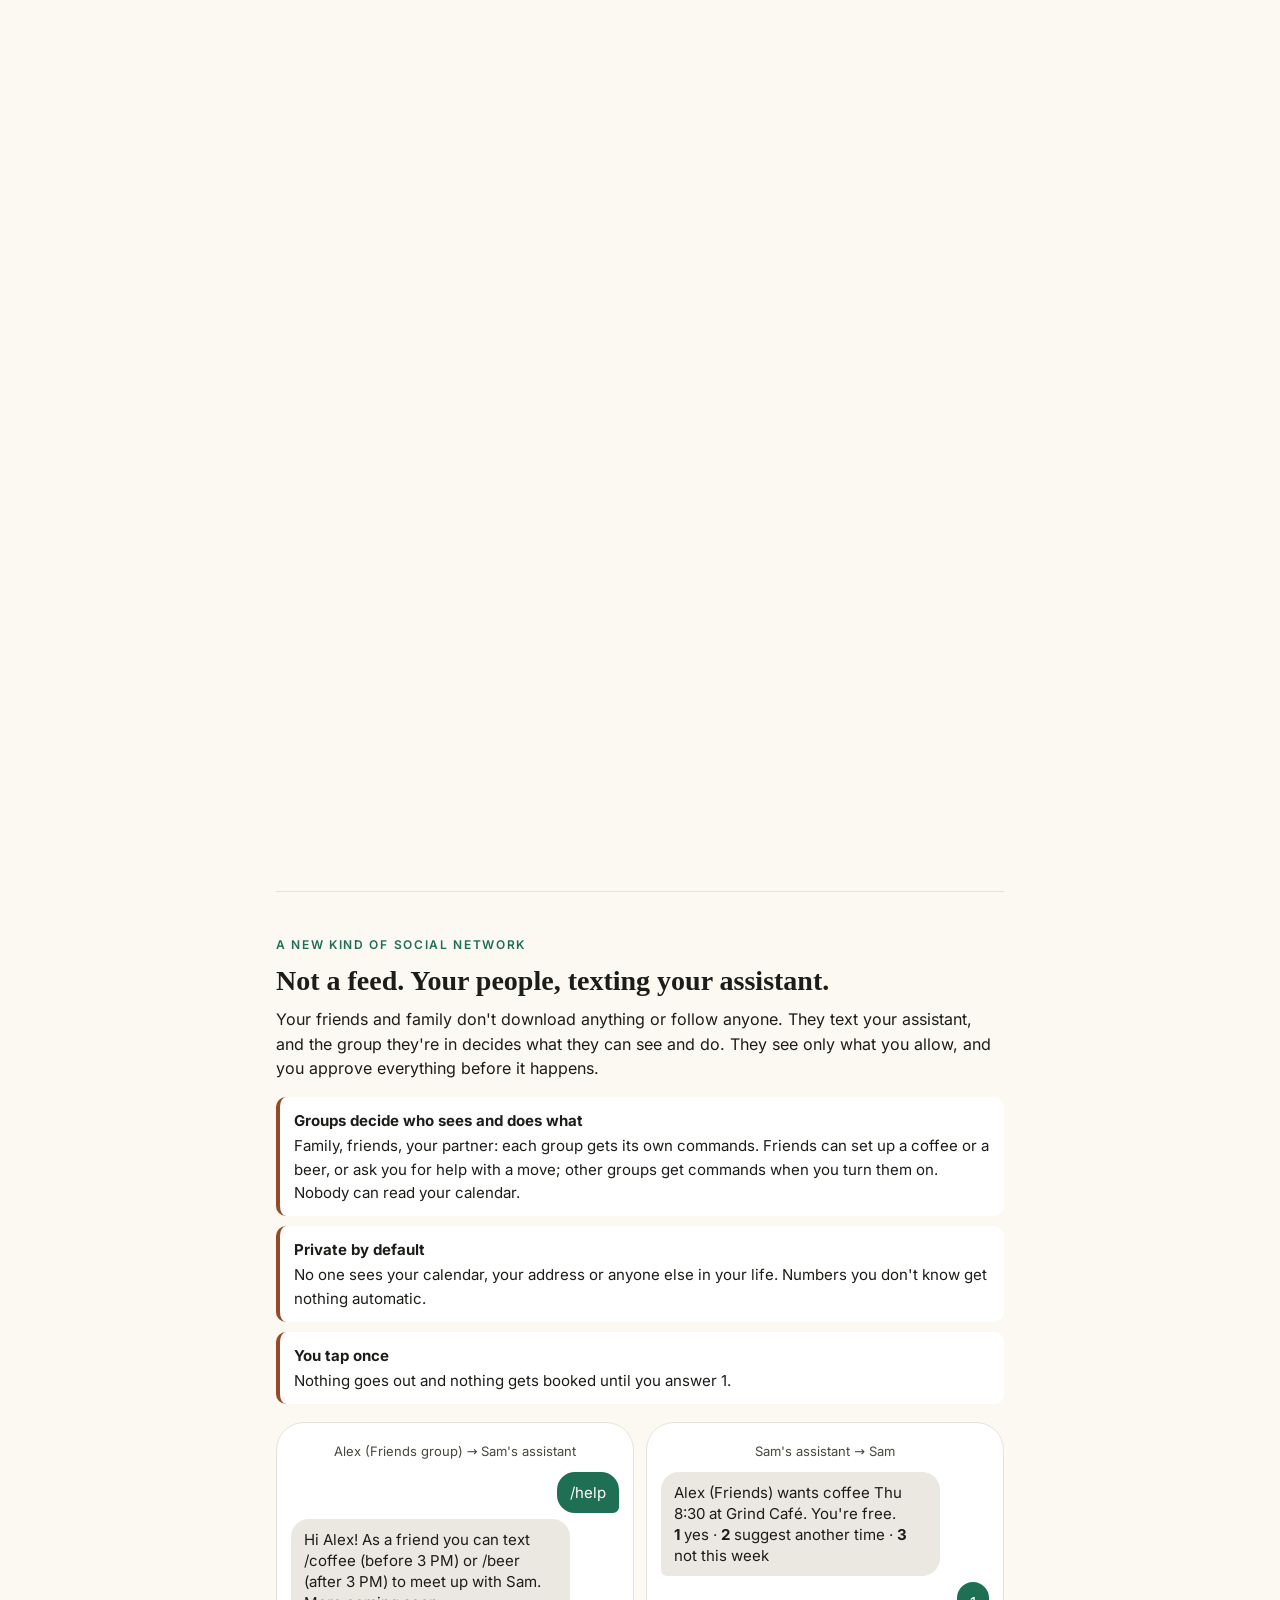
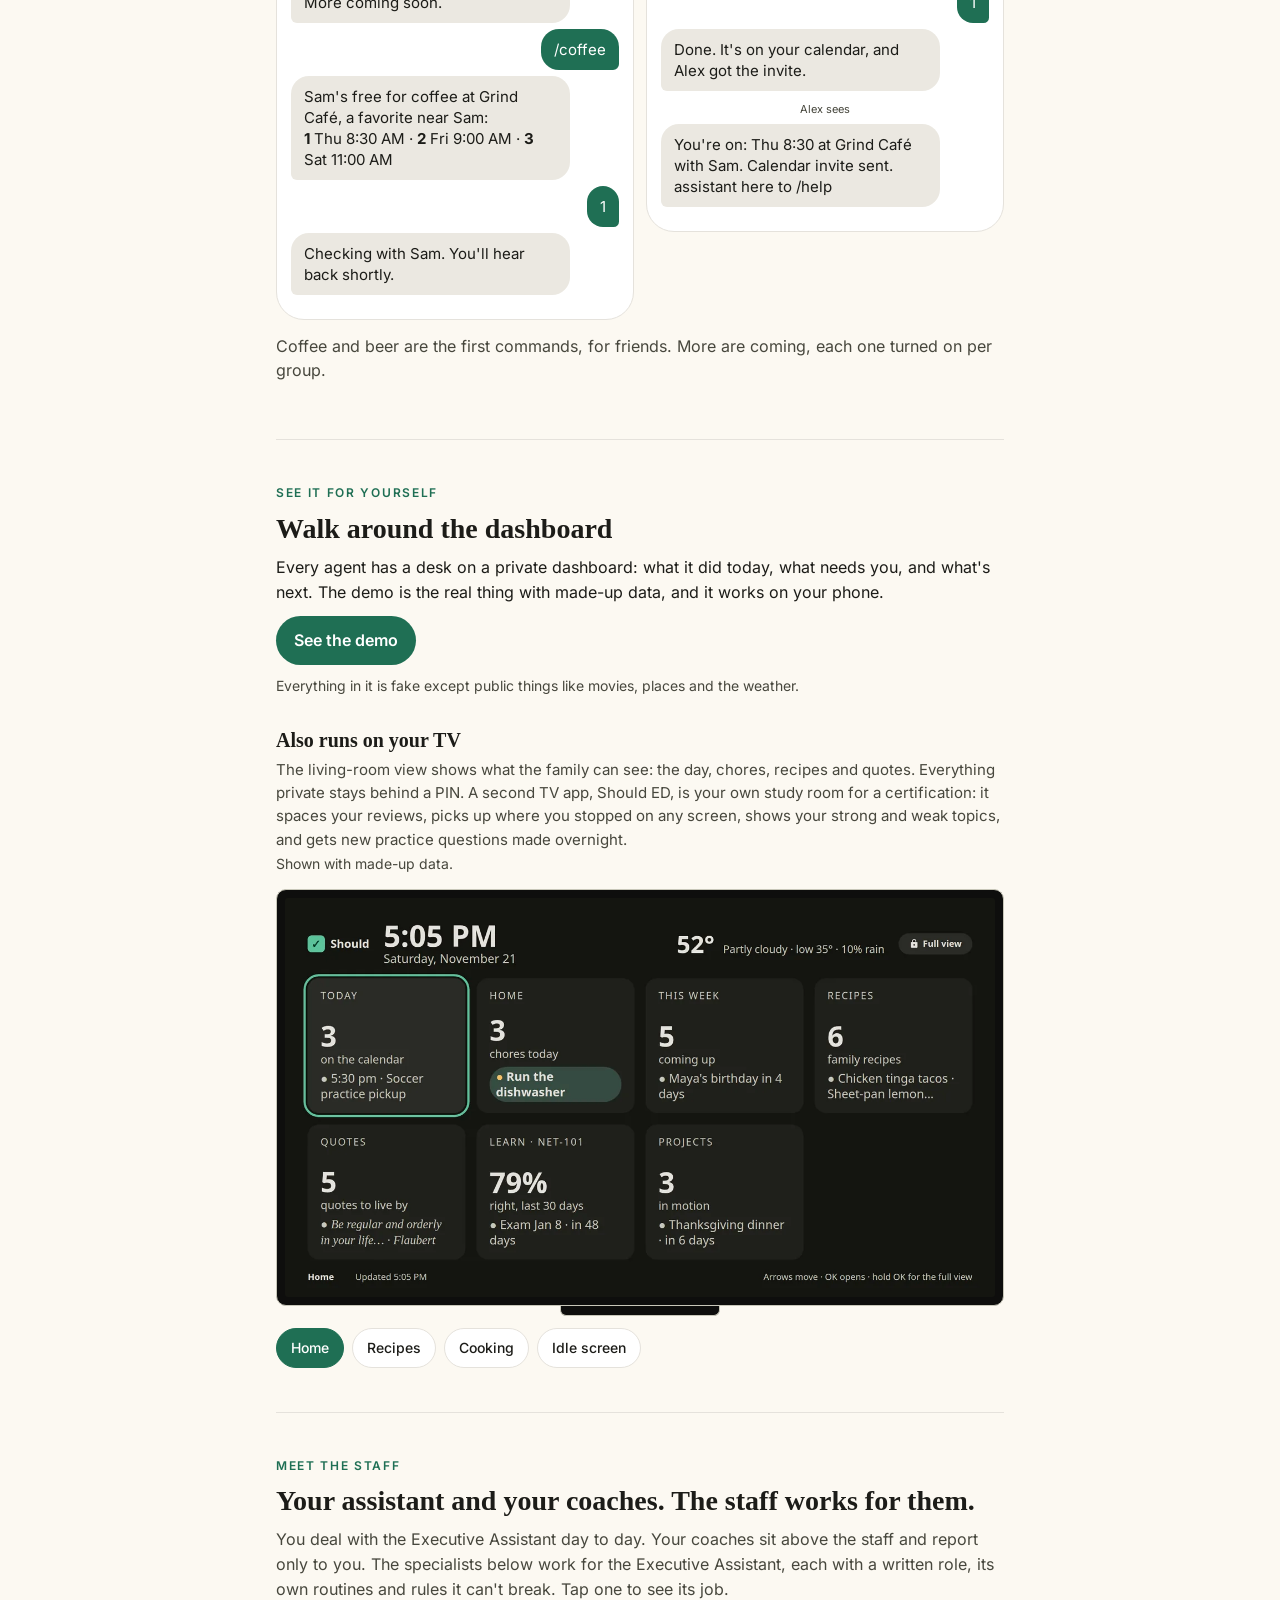
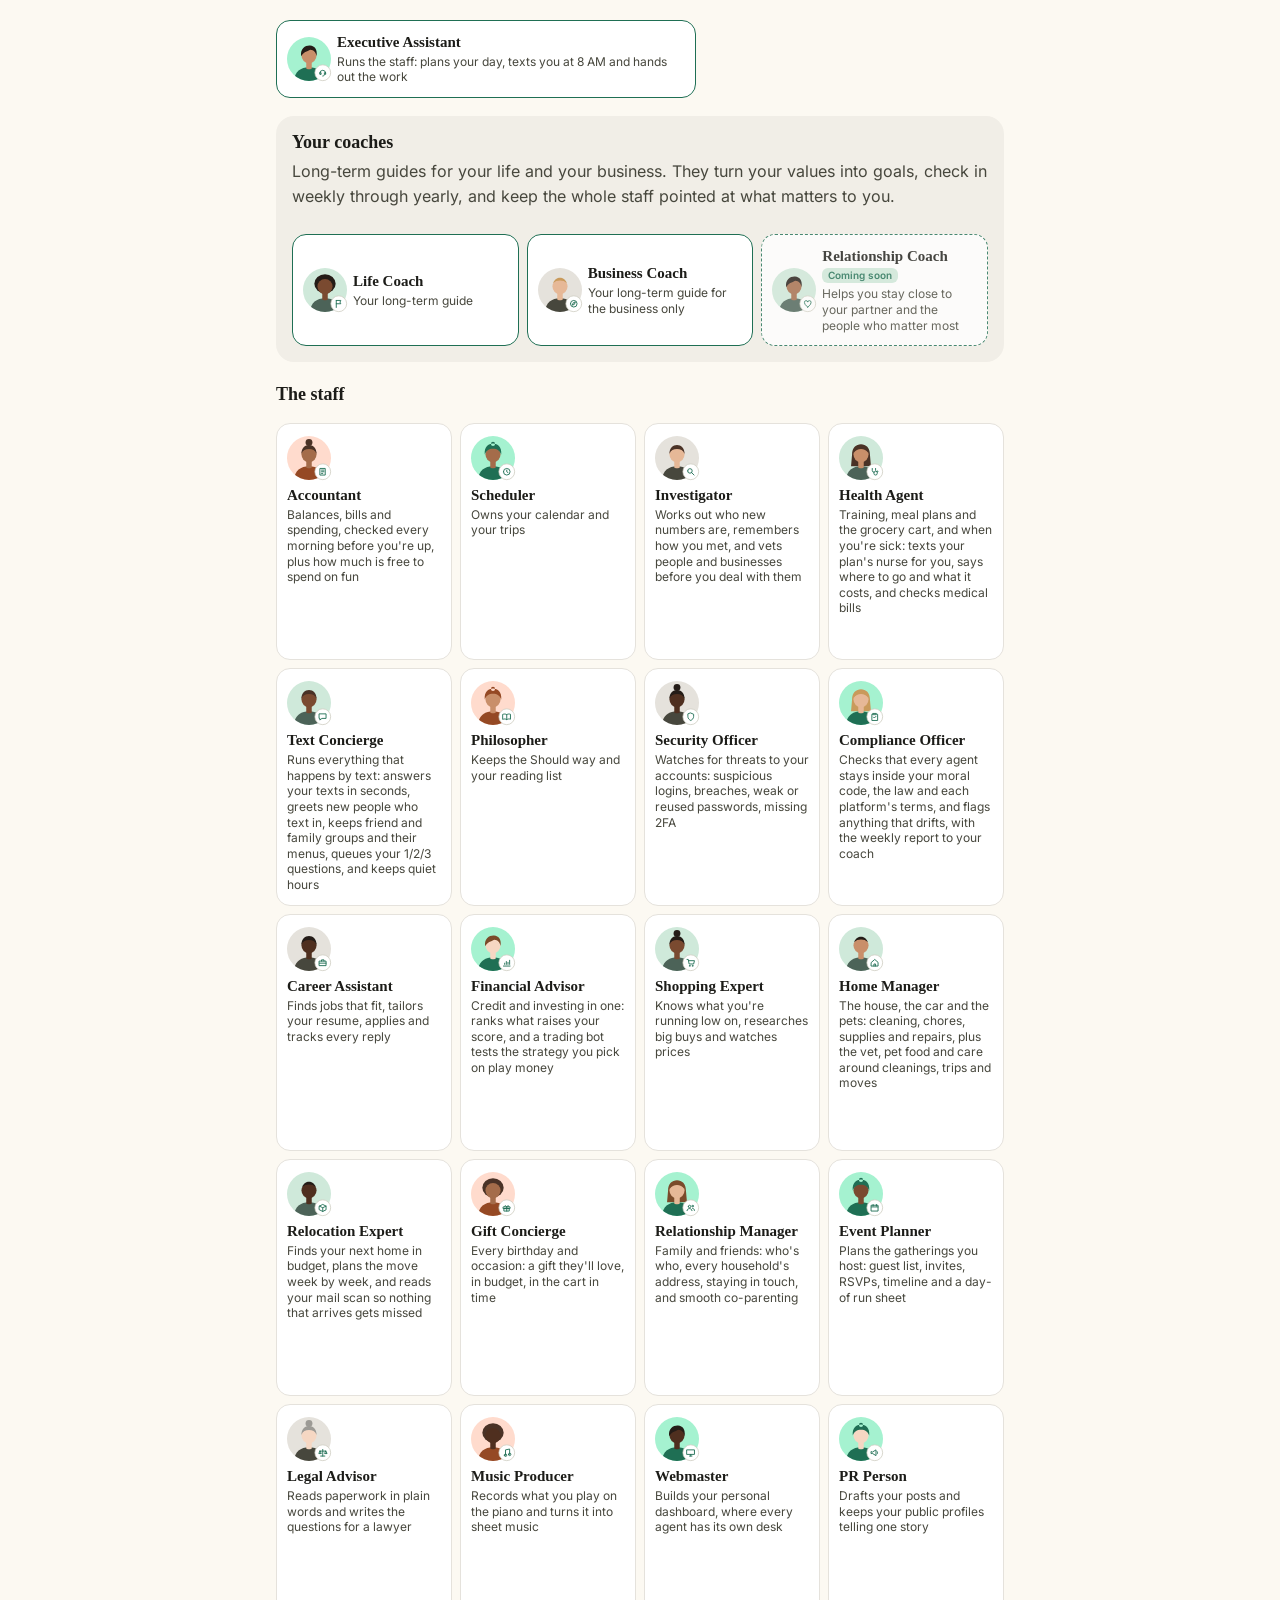
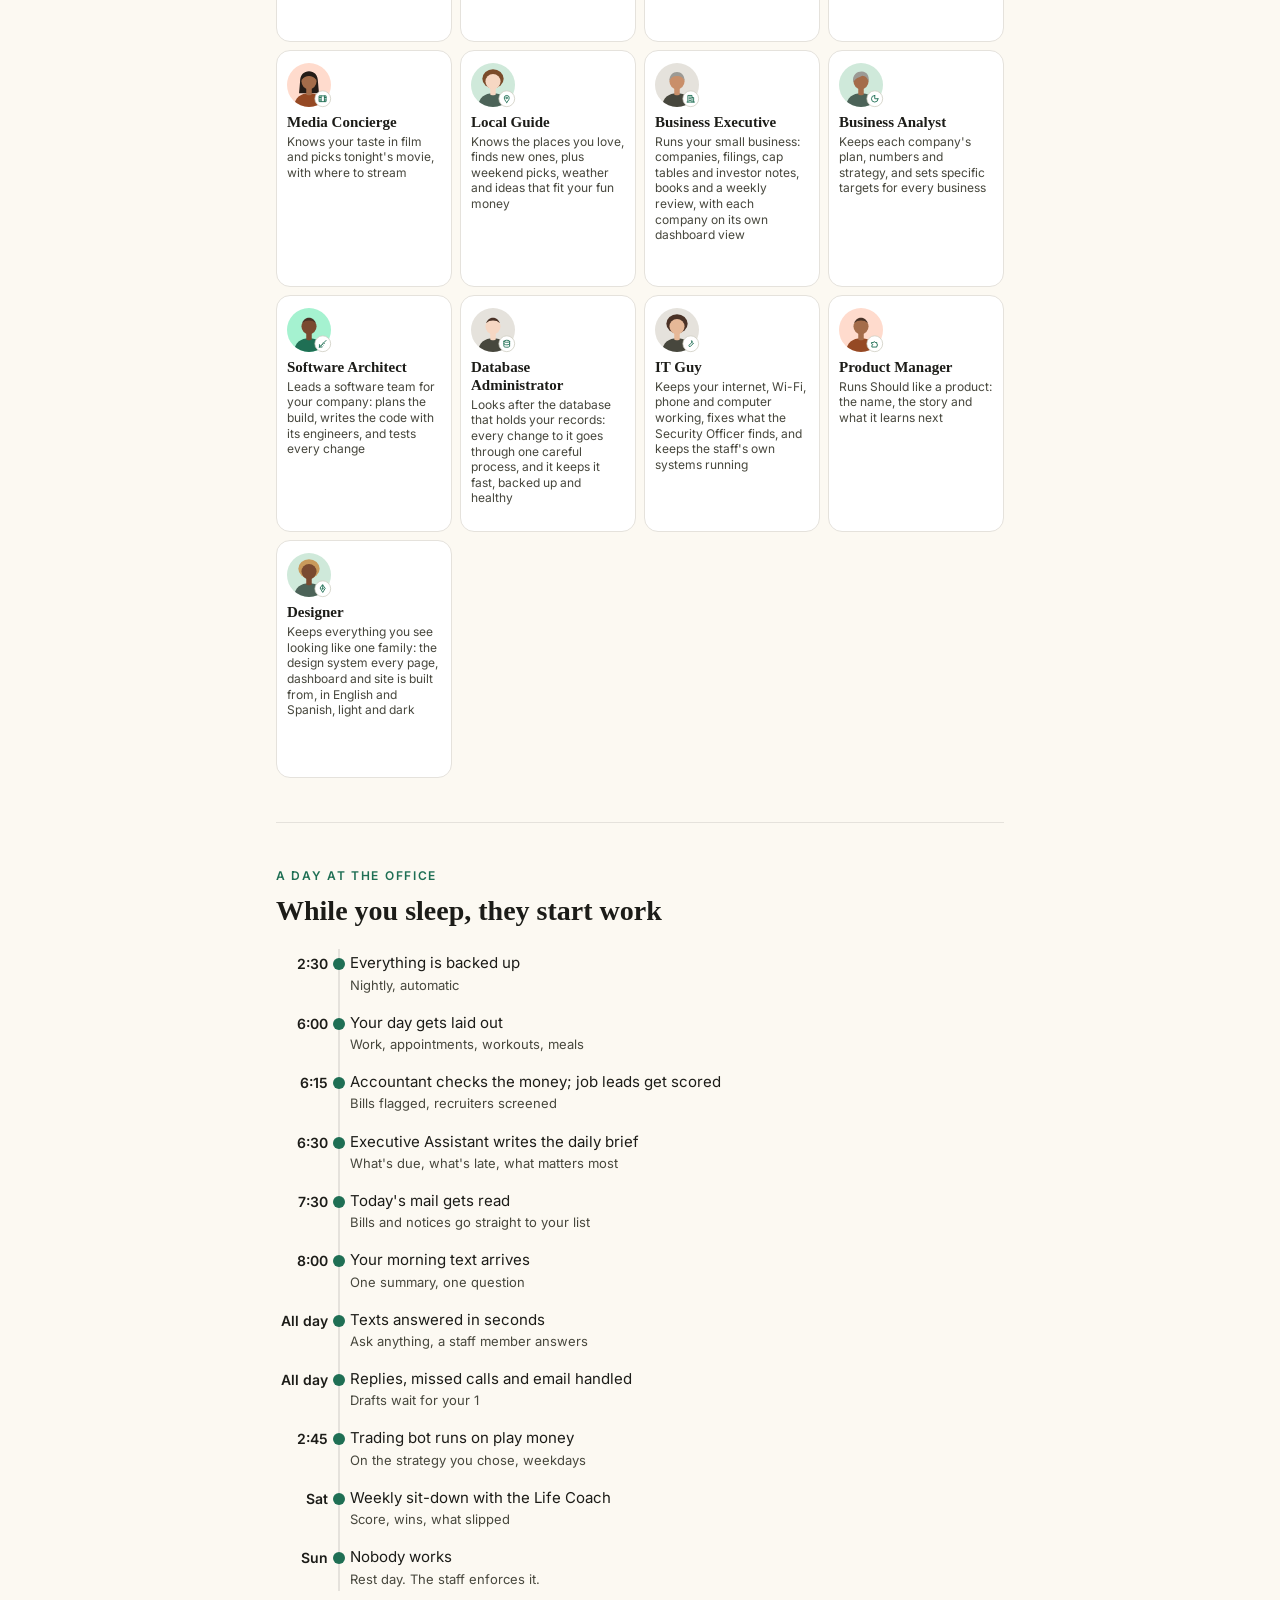
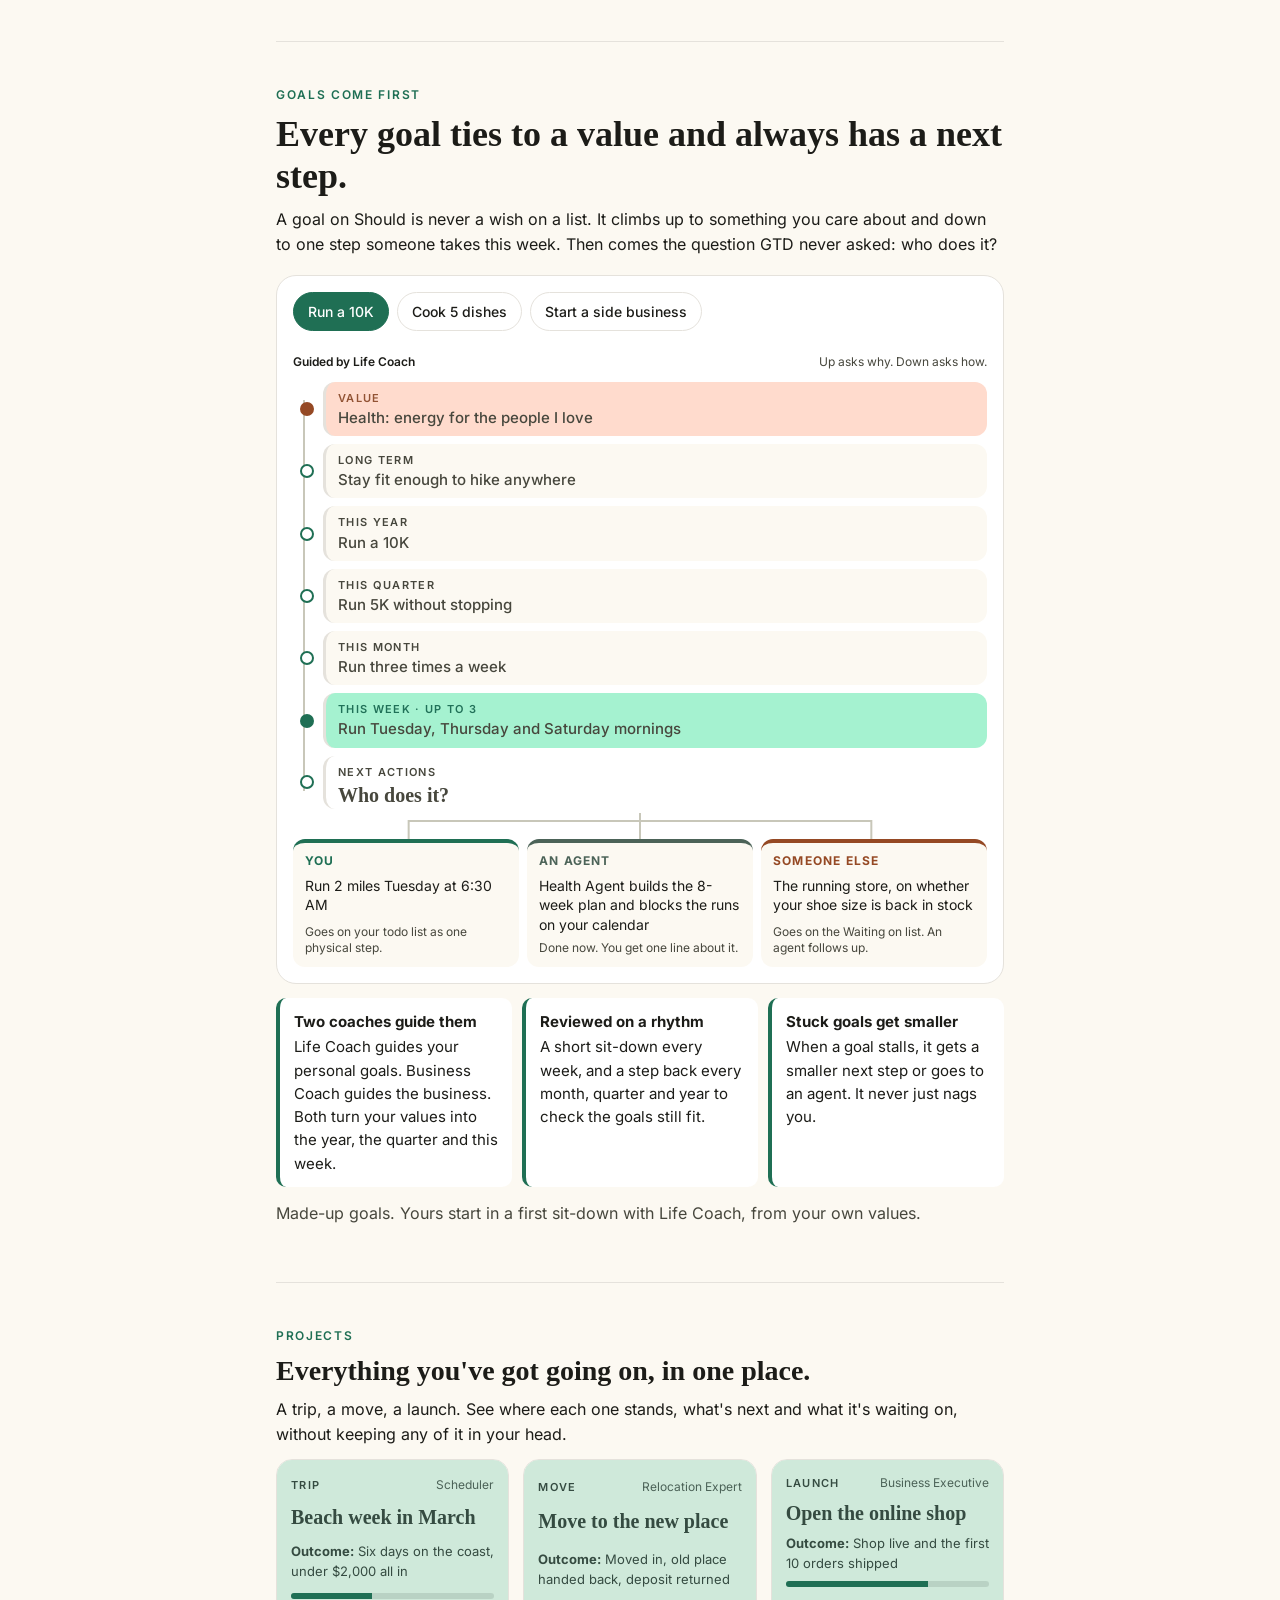
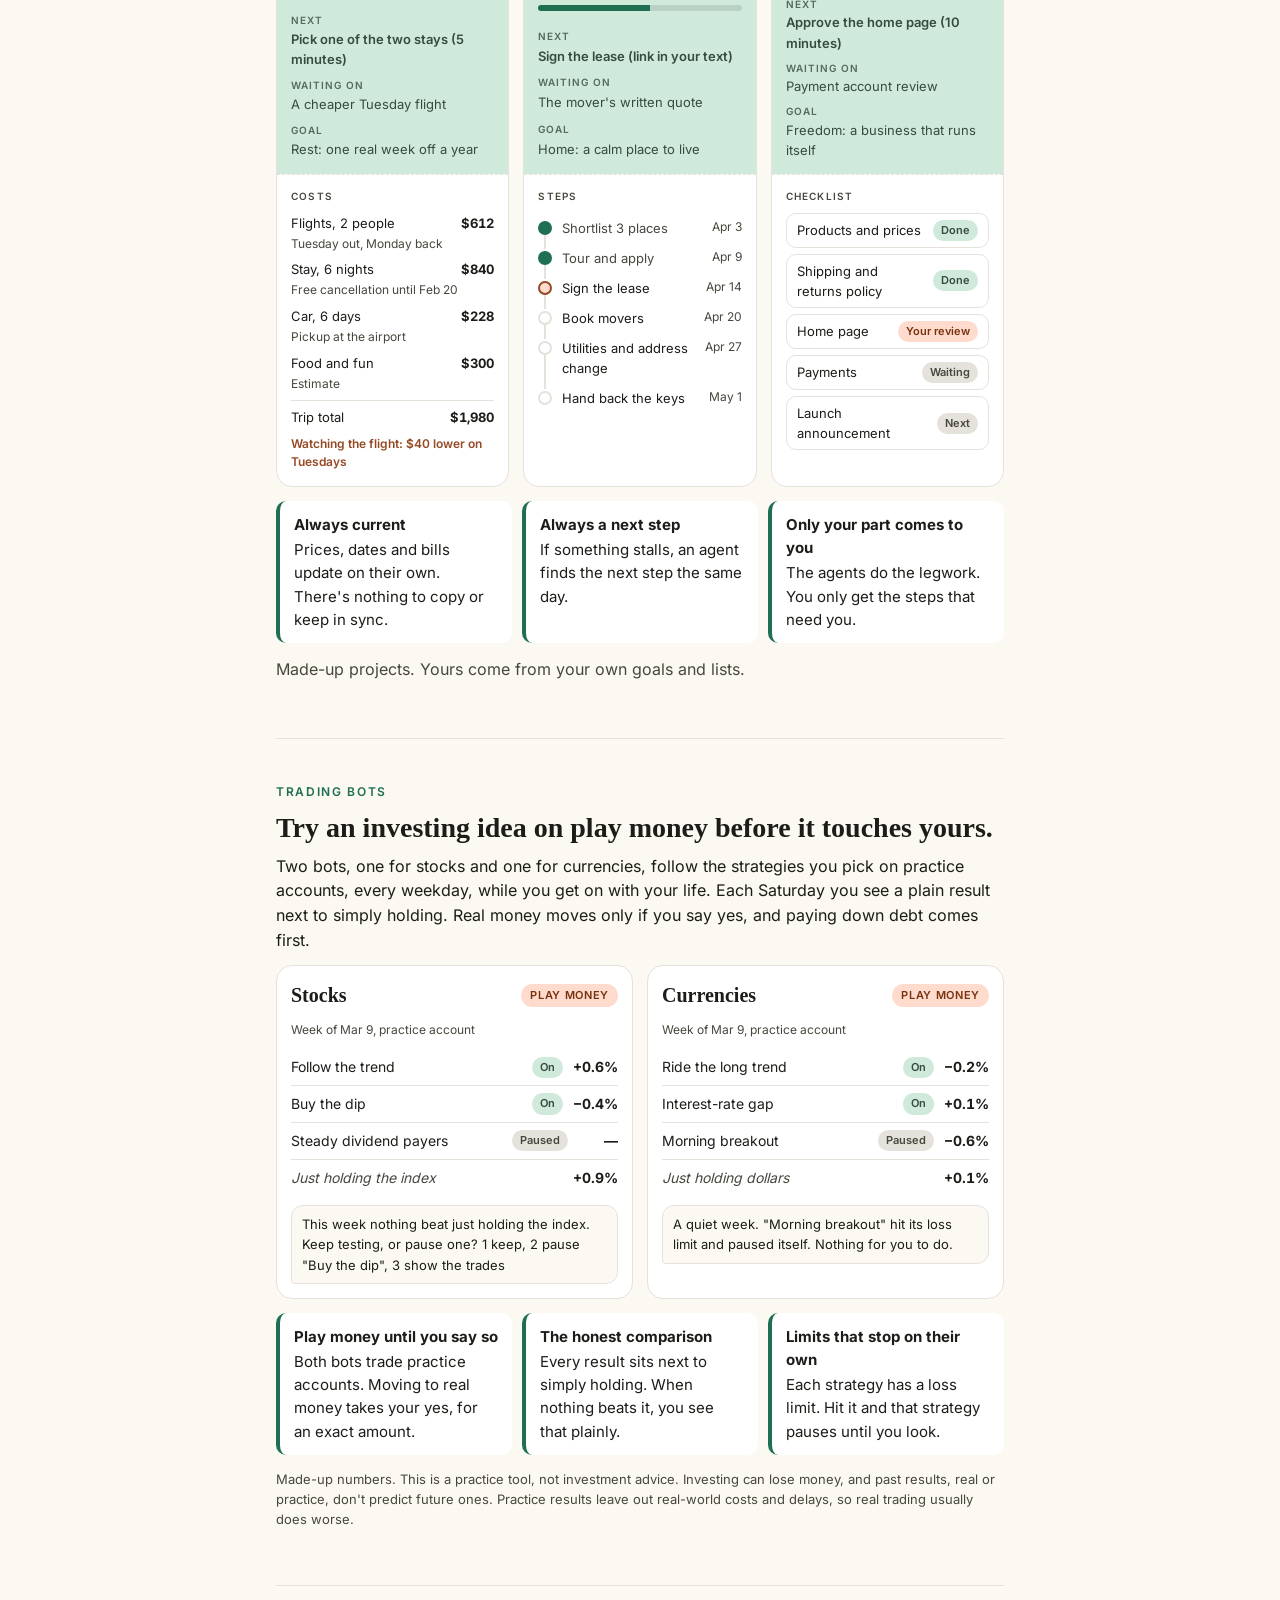
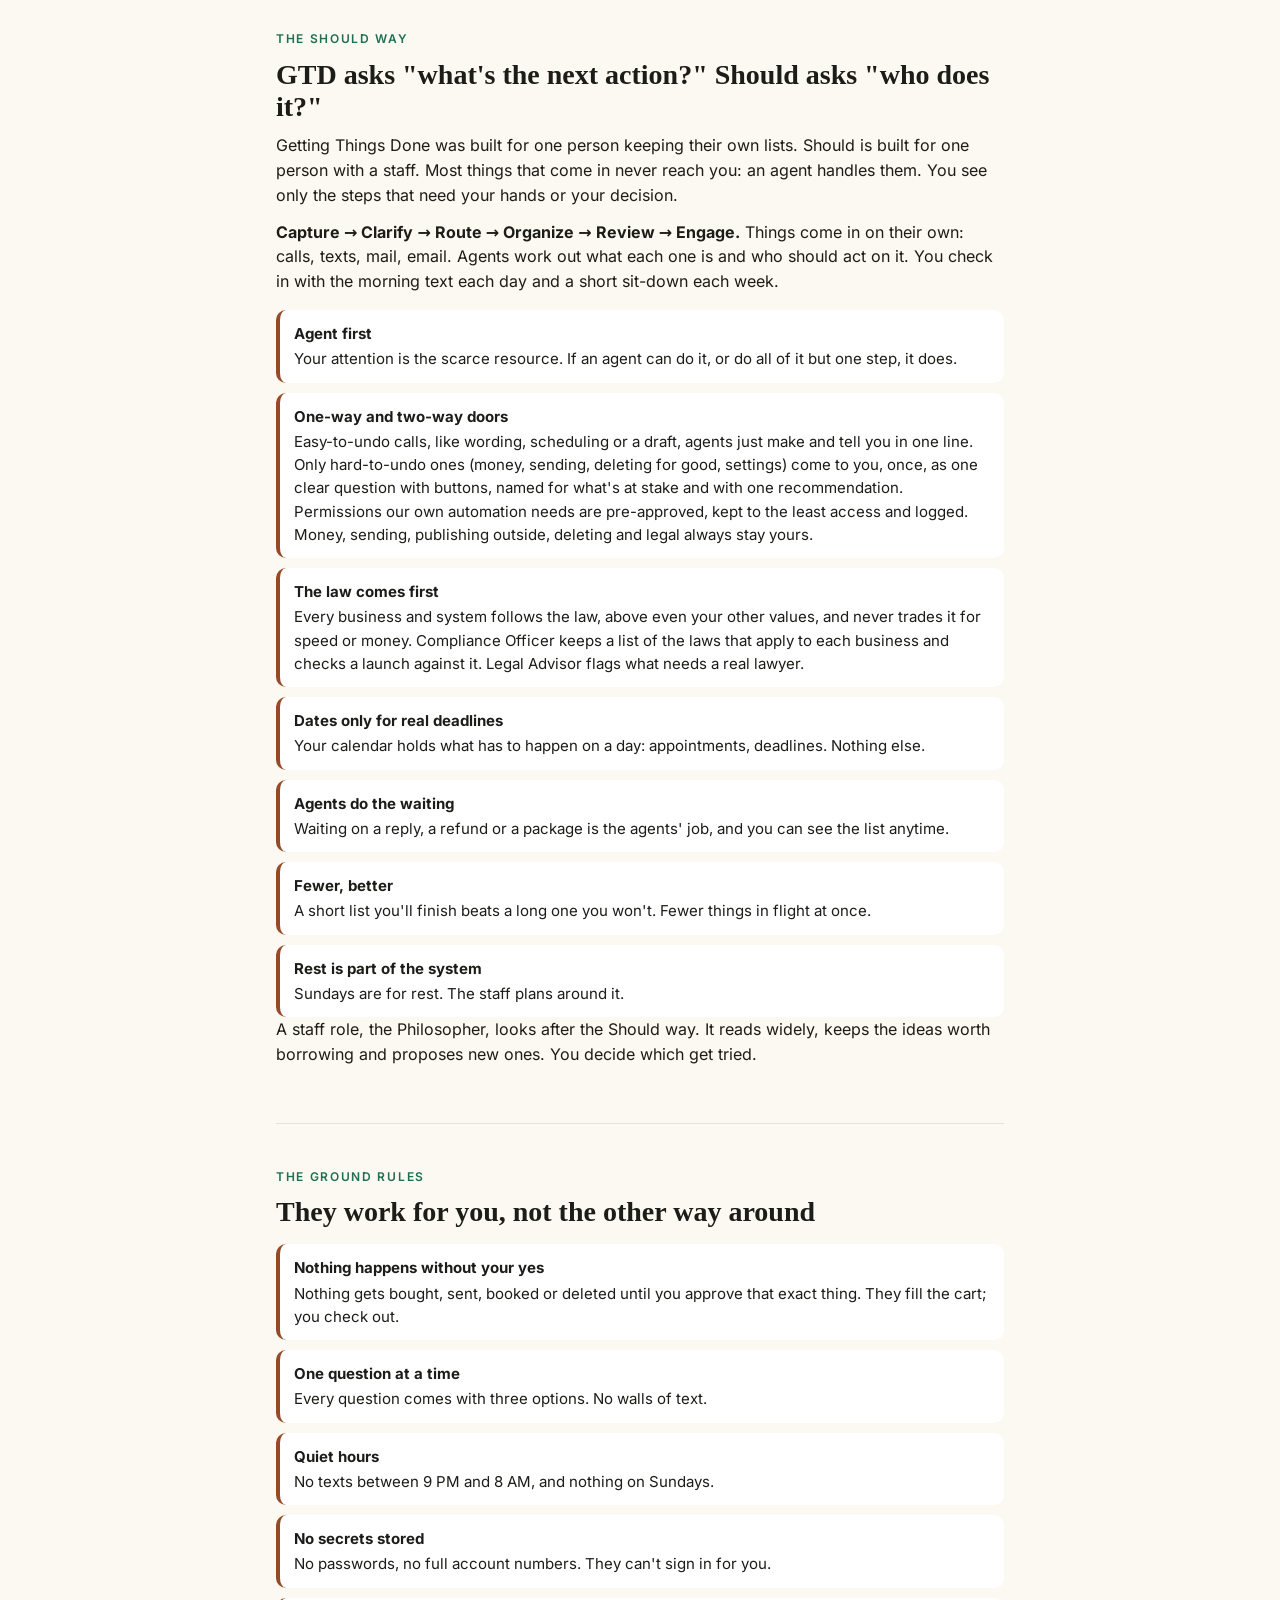
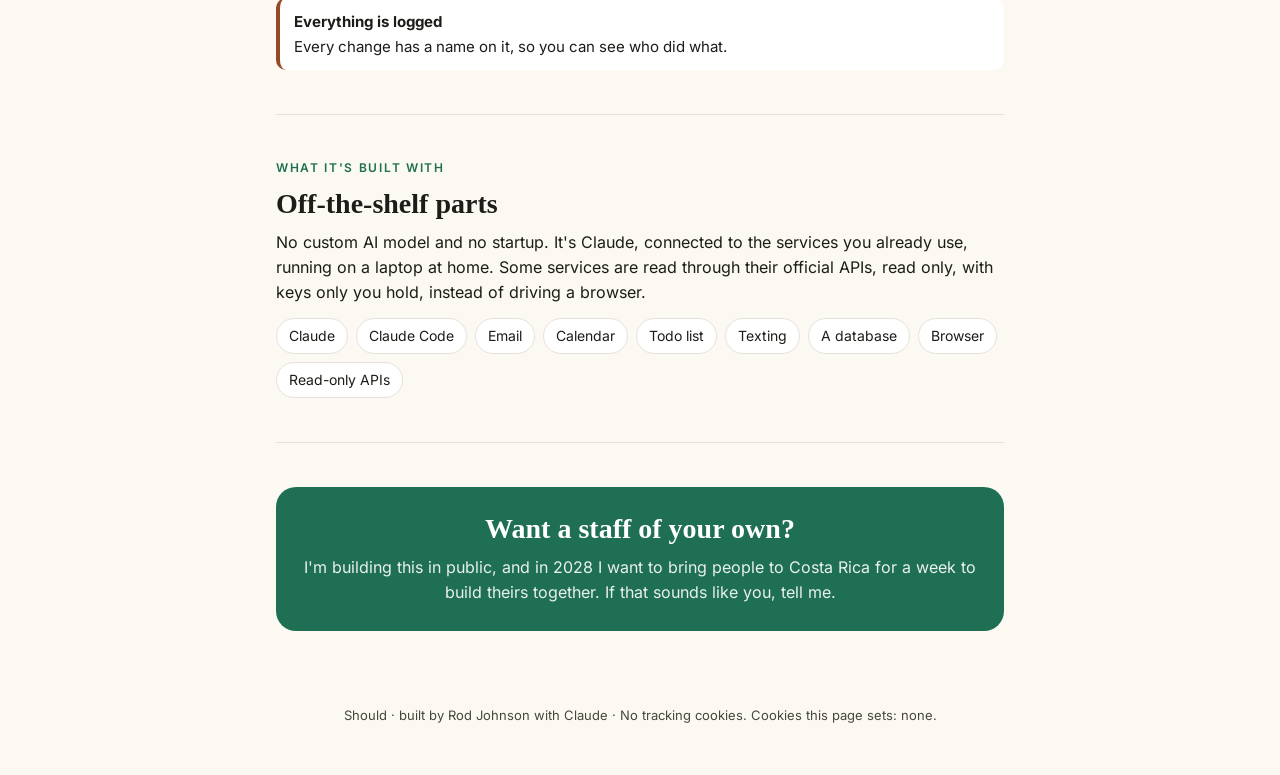
==== commit f37016ca: "Should page and demo: no inline styles (CSS file, classes, CSSOM for dynamic values), so /should can" ====
--- a/index.html
+++ b/index.html
@@ -16,470 +16,7 @@
 <meta property="og:description" content="Put your life goals on autopilot. One human, thirty-three AI agents.">
 <link rel="stylesheet" href="ds/fonts.css">
 <link rel="stylesheet" href="ds/design-system.css">
-<style>
-:root{
-  /* Page names, pointed at the design system's M3 roles (ds/design-system.css, brand "should") */
-  --bg:var(--md-sys-color-surface); --card:var(--md-sys-color-surface-container-lowest);
-  --ink:var(--md-sys-color-on-surface); --muted:var(--md-sys-color-on-surface-variant);
-  --line:var(--md-sys-color-surface-container-highest);
-  --accent:var(--md-sys-color-primary); --on-accent:var(--md-sys-color-on-primary);
-  --accent-soft:var(--md-sys-color-secondary-container);
-  --warm:var(--md-sys-color-tertiary); --warm-soft:var(--md-sys-color-tertiary-container);
-  --bubble-me:var(--md-sys-color-primary); --bubble-them:var(--md-sys-color-surface-container-high);
-  --shade:var(--md-sys-color-scrim);
-  --bad:var(--md-sys-color-error); --bad-soft:var(--md-sys-color-error-container);
-}
-*{box-sizing:border-box}
-html{-webkit-text-size-adjust:100%;scroll-behavior:smooth}
-body{margin:0;background:var(--bg);color:var(--ink);font:16px/1.55 var(--md-ref-typeface-plain)}
-body.locked{overflow:hidden}
-.wrap{max-width:760px;margin:0 auto;padding-block:0;padding-left:max(16px,env(safe-area-inset-left,0px));padding-right:max(16px,env(safe-area-inset-right,0px))}
-html,body{overflow-x:clip}
-h1,h2,h3{font-family:var(--md-ref-typeface-brand);line-height:1.15;margin:0}
-h2{font-size:28px;margin-bottom:10px}
-section{padding:44px 0;border-top:1px solid var(--line)}
-p{margin:0 0 12px}
-.muted{color:var(--muted)}
-.eyebrow{font-size:12px;letter-spacing:.14em;text-transform:uppercase;color:var(--accent);font-weight:600;margin-bottom:10px}
-button{font:inherit;color:inherit;cursor:pointer}
-
-/* brand */
-.hero-top{display:flex;align-items:center;justify-content:space-between;gap:12px;margin-bottom:14px}
-.brand{display:flex;align-items:center;gap:10px}
-.brand svg{width:40px;height:40px;flex:0 0 40px}
-.brand span{font-family:var(--md-ref-typeface-brand);font-weight:700;font-size:30px;letter-spacing:-.02em;line-height:1}
-.brand i{font-style:normal;color:var(--warm)}
-/* hero */
-.hero{padding:52px 0 36px}
-.hero .kicker{font-family:var(--md-ref-typeface-brand);font-size:20px;color:var(--accent);margin-bottom:6px}
-.hero h1{font-size:clamp(40px,11vw,68px);letter-spacing:-.02em}
-.motto{margin:28px 0 26px;padding-left:16px;border-left:3px solid var(--accent)}
-.motto blockquote{margin:0;font-family:var(--md-ref-typeface-brand);font-size:clamp(21px,5vw,27px);font-style:italic;font-weight:400;line-height:1.35;color:var(--ink);text-wrap:balance;max-width:34ch}
-.motto figcaption{margin-top:8px;font-size:14px;letter-spacing:.04em;color:var(--muted)}
-.hero .sub{font-size:19px;margin:14px 0 18px;color:var(--muted)}
-.stats{display:grid;grid-template-columns:repeat(3,minmax(0,1fr));gap:10px;margin-top:20px}
-.stat{background:var(--card);border:1px solid var(--line);border-radius:14px;padding:14px 8px;text-align:center}
-.stat b{display:block;font-family:var(--md-ref-typeface-brand);font-size:28px;color:var(--accent)}
-.stat span{font-size:13px;color:var(--muted)}
-.cta-row{display:flex;gap:10px;flex-wrap:wrap;margin-top:20px}
-.btn{border:0;border-radius:999px;padding:12px 18px;font-weight:600;text-decoration:none;display:inline-block}
-.btn.primary{background:var(--accent);color:var(--on-accent)}
-.btn.tonal{background:var(--accent-soft);color:var(--md-sys-color-on-secondary-container)}
-.ebook-row{display:flex;align-items:center;gap:6px 14px;flex-wrap:wrap;margin-top:10px}
-.ebook-alt{font-size:14px;color:var(--muted)}
-.btn.ghost{background:var(--card);border:1px solid var(--line);color:var(--ink)}
-
-/* goal tabs */
-.tabs{position:sticky;top:0;z-index:5;background:var(--bg);padding:10px 0;margin:0 -16px;padding-left:16px;padding-right:16px;display:flex;gap:8px;overflow-x:auto;scrollbar-width:none;border-bottom:1px solid var(--line)}
-.tabs::-webkit-scrollbar{display:none}
-.tab{flex:0 0 auto;border:1px solid var(--line);background:var(--card);border-radius:999px;padding:8px 14px;font-size:14px;font-weight:500;white-space:nowrap}
-.tab[aria-selected="true"]{background:var(--accent);color:var(--on-accent);border-color:var(--accent)}
-.goal{padding-top:22px}
-.goal-head{display:flex;gap:14px;align-items:flex-start}
-.goal-ico{flex:0 0 52px;height:52px;border-radius:16px;background:var(--accent-soft);display:grid;place-items:center;font-size:26px}
-.goal-ico:has(svg){background:none;flex-basis:56px;height:56px}
-.goal h3{font-size:24px}
-.goal .tag{color:var(--muted);margin:4px 0 0}
-.who{display:flex;flex-wrap:wrap;gap:6px;margin:14px 0 4px}
-.who button{border:1px solid var(--line);background:var(--card);border-radius:999px;padding:3px 10px 3px 3px;font-size:13px;display:inline-flex;align-items:center;gap:6px}
-.label{font-size:12px;letter-spacing:.12em;text-transform:uppercase;color:var(--muted);font-weight:600;margin:20px 0 8px}
-
-/* simulators */
-.sim{background:var(--card);border:1px solid var(--line);border-radius:16px;padding:16px;margin-top:6px}
-.sim h4{font-family:var(--md-ref-typeface-brand);font-size:19px;margin:0 0 2px}
-.sim .note{font-size:12px;color:var(--muted);margin-top:8px}
-.ctl{display:grid;grid-template-columns:1fr auto;gap:2px 10px;align-items:center;margin-top:12px;font-size:14px}
-.ctl output{font-weight:600}
-.ctl input{grid-column:1/-1;width:100%;accent-color:var(--accent)}
-.big{display:grid;grid-template-columns:repeat(2,minmax(0,1fr));gap:10px;margin:14px 0 6px}
-.big div{border-radius:12px;padding:10px;background:var(--bg)}
-.big b{display:block;font-family:var(--md-ref-typeface-brand);font-size:22px}
-.big span{font-size:12px;color:var(--muted)}
-.big .good b{color:var(--accent)}
-svg.chart{width:100%;height:auto;display:block;margin-top:8px}
-.legend{display:flex;gap:14px;font-size:12px;color:var(--muted);flex-wrap:wrap}
-.legend i{display:inline-block;width:14px;height:3px;border-radius:2px;vertical-align:middle;margin-right:5px}
-
-/* scenario picker + stage */
-.goal h3{font-size:26px}
-.goal .tag{color:var(--muted);margin:6px 0 0}
-.picker{display:grid;grid-template-columns:repeat(auto-fit,minmax(min(100%,180px),1fr));gap:8px;margin:18px 0 0}
-.pick{display:flex;gap:10px;align-items:center;text-align:left;background:var(--card);border:1px solid var(--line);border-radius:14px;padding:10px 12px;min-width:0}
-.pick b{display:block;font-size:14px;line-height:1.25}
-.pick small{display:block;font-size:12px;color:var(--muted);line-height:1.3}
-.pk-i{flex:0 0 34px;height:34px;border-radius:10px;background:var(--accent-soft);display:grid;place-items:center;font-size:18px}
-.pick[aria-selected="true"]{border-color:var(--accent);box-shadow:0 0 0 1px var(--accent) inset}
-.pick[aria-selected="true"] .pk-i{background:var(--accent);filter:saturate(1.1)}
-.scn{margin-top:14px;background:var(--card);border:1px solid var(--line);border-radius:20px;padding:16px;display:grid;gap:16px;animation:rise .25s ease}
-@keyframes rise{from{opacity:0;transform:translateY(6px)}to{opacity:1;transform:none}}
-.flow{list-style:none;margin:0;padding:0;display:grid;grid-template-columns:repeat(3,minmax(0,1fr));gap:6px;counter-reset:f}
-.flow li{position:relative;background:var(--bg);border-radius:12px;padding:8px 10px;font-size:13px;line-height:1.35}
-.flow li small{display:block;font-size:10px;letter-spacing:.12em;text-transform:uppercase;color:var(--accent);font-weight:600;margin-bottom:2px}
-.flow li:first-child small{color:var(--warm)}
-@media(max-width:520px){.flow{grid-template-columns:1fr}}
-.stage{min-width:0}
-.scn .sim{border:0;padding:0;margin:0;background:none}
-.chat{display:grid;gap:8px;max-width:440px}
-.chat .msg{max-width:100%;margin:0}
-.chat .msg small{display:block;font-size:11px;color:var(--muted);margin-bottom:2px}
-.chat .opts{display:grid;gap:6px}
-.chat .opts button{display:flex;gap:10px;align-items:center;text-align:left;border:1px solid var(--line);background:var(--card);border-radius:12px;padding:8px 10px;font-size:14px}
-.chat .opts button b{flex:0 0 24px;height:24px;border-radius:50%;background:var(--accent-soft);color:var(--accent);display:grid;place-items:center;font-size:13px}
-.chat .opts button.picked{background:var(--bubble-me);color:var(--on-accent);border-color:var(--bubble-me)}
-.chat .opts button.picked b{background:color-mix(in srgb,var(--on-accent) 20%,transparent);color:var(--on-accent)}
-.chat .reply{display:none;margin-top:8px}
-.chat .reply.show{display:block;animation:rise .2s ease}
-.gets{margin:0;border-left:4px solid var(--accent);padding:4px 0 4px 12px;font-size:15px}
-.gets b{display:block;font-size:11px;letter-spacing:.12em;text-transform:uppercase;color:var(--accent)}
-
-/* scene: job lead */
-.lead-card{border:1px solid var(--line);border-radius:16px;padding:14px;background:var(--bg)}
-.lc-top{display:flex;gap:12px;justify-content:space-between;align-items:center}
-.ladder{background:var(--card);border:1px solid var(--line);border-radius:16px;padding:14px;display:grid;gap:8px}
-.ld-h b{display:block;font-family:var(--md-ref-typeface-brand);font-size:18px}
-.ld-h span{font-size:12px;color:var(--muted)}
-.rung{display:grid;gap:1px;padding:8px 12px;border-left:3px solid var(--line);border-radius:4px}
-.rung small{font-size:11px;letter-spacing:.08em;text-transform:uppercase;color:var(--muted)}
-.rung b{font-size:15px}
-.rung span{font-size:13px;color:var(--muted)}
-.rung.now{border-left-color:var(--accent);background:var(--accent-soft)}
-.dl.pace i{background:linear-gradient(90deg,var(--accent) var(--w),var(--line) 0)}
-.dl.pace li{grid-template-columns:1.4fr 1fr auto}
-.lc-top b{display:block;font-family:var(--md-ref-typeface-brand);font-size:18px}
-.lc-top span{font-size:13px;color:var(--muted)}
-.ring{flex:0 0 64px;height:64px;border-radius:50%;background:conic-gradient(var(--accent) calc(var(--p)*1%),var(--line) 0);display:grid;place-items:center}
-.ring span{width:50px;height:50px;border-radius:50%;background:var(--bg);display:grid;place-items:center;font-weight:600;color:var(--ink);font-size:14px}
-.checks{list-style:none;padding:0;margin:12px 0 0;display:grid;gap:4px;font-size:14px}
-.checks li:before{content:"✓";color:var(--accent);font-weight:700;margin-right:8px}
-.dropped{margin-top:12px;padding-top:10px;border-top:1px dashed var(--line);display:grid;gap:2px;font-size:13px;color:var(--muted)}
-.dropped small{font-size:10px;letter-spacing:.12em;text-transform:uppercase;font-weight:600}
-/* projects */
-.proj-grid{display:grid;gap:14px;grid-template-columns:repeat(auto-fit,minmax(min(220px,100%),1fr))}
-.pj{background:var(--card);border:1px solid var(--line);border-radius:16px;overflow:hidden;display:flex;flex-direction:column;min-width:0}
-@media(min-width:480px){.pj{display:grid;grid-row:span 2;grid-template-rows:subgrid;gap:0}}
-.pj-shell{background:var(--accent-soft);color:var(--md-sys-color-on-secondary-container);padding:14px;display:grid;gap:8px}
-.pj-top{display:flex;justify-content:space-between;align-items:center;gap:8px}
-.pj-type{font-size:11px;letter-spacing:.12em;text-transform:uppercase;font-weight:600}
-.pj-own{font-size:12px;opacity:.85;white-space:nowrap}
-.pj-name{font-family:var(--md-ref-typeface-brand);font-size:20px;line-height:1.2;margin:0}
-.pj-out{font-size:13px;margin:0}
-.pj-bar{height:6px;border-radius:999px;background:color-mix(in srgb,var(--md-sys-color-on-secondary-container) 14%,transparent);overflow:hidden}
-.pj-bar i{display:block;height:100%;width:var(--p);background:var(--accent)}
-.pj-f{display:grid;grid-template-columns:1fr;gap:0;margin:0;font-size:13px}
-.pj-f dd+dt{margin-top:6px}
-.pj-f dt{font-size:10px;letter-spacing:.1em;text-transform:uppercase;font-weight:600;padding-top:2px;opacity:.8}
-.pj-f dd{margin:0;min-width:0}
-.pj-f dd.next{font-weight:600}
-.pj-panel{padding:14px;display:grid;gap:8px;align-content:start;flex:1;border-top:1px dashed var(--line)}
-.pj-ptitle{font-size:10px;letter-spacing:.12em;text-transform:uppercase;color:var(--muted);font-weight:600}
-.pj-lines{list-style:none;margin:0;padding:0;display:grid;gap:6px;font-size:13px}
-.pj-lines li{display:grid;grid-template-columns:1fr auto;gap:2px 10px}
-.pj-lines small{grid-column:1/-1;color:var(--muted);font-size:12px}
-.pj-lines b{font-variant-numeric:tabular-nums}
-.pj-lines .tot{border-top:1px solid var(--line);padding-top:6px}
-.pj-watch{font-size:12px;color:var(--warm);font-weight:600}
-.pj-steps{list-style:none;margin:0;padding:0;display:grid;gap:0;font-size:13px}
-.pj-steps li{display:grid;grid-template-columns:14px 1fr auto;gap:10px;align-items:start;padding:5px 0;position:relative}
-.pj-steps li:before{content:"";width:10px;height:10px;border-radius:50%;border:2px solid var(--line);margin-top:3px;background:var(--card);z-index:1}
-.pj-steps li:not(:last-child):after{content:"";position:absolute;left:6px;top:18px;bottom:-6px;width:2px;background:var(--line)}
-.pj-steps li.done:before{background:var(--accent);border-color:var(--accent)}
-.pj-steps li.now:before{border-color:var(--warm);background:var(--warm-soft)}
-.pj-steps li.done span{color:var(--muted)}
-.pj-steps time{font-size:12px;color:var(--muted);white-space:nowrap}
-.pj-gates{list-style:none;margin:0;padding:0;display:grid;gap:6px;font-size:13px}
-.pj-gates li{display:flex;justify-content:space-between;gap:8px;align-items:center;border:1px solid var(--line);border-radius:10px;padding:6px 10px}
-.pj-gates em{font-style:normal;font-size:11px;font-weight:600;border-radius:999px;padding:2px 8px;white-space:nowrap;background:var(--line);color:var(--muted)}
-.pj-gates em.done{background:var(--accent-soft);color:var(--md-sys-color-on-secondary-container)}
-.pj-gates em.now{background:var(--warm-soft);color:var(--md-sys-color-on-tertiary-container)}
-/* trading bots */
-.tb-grid{display:grid;gap:14px;grid-template-columns:repeat(auto-fit,minmax(min(260px,100%),1fr))}
-.tb{background:var(--card);border:1px solid var(--line);border-radius:16px;padding:14px;display:grid;gap:10px;align-content:start;min-width:0}
-.tb-top{display:flex;justify-content:space-between;align-items:center;gap:8px;flex-wrap:wrap}
-.tb-top b{font-family:var(--md-ref-typeface-brand);font-size:20px}
-.tb-badge{font-size:11px;font-weight:600;letter-spacing:.06em;text-transform:uppercase;padding:3px 9px;border-radius:999px;background:var(--warm-soft);color:var(--md-sys-color-on-tertiary-container)}
-.tb-week{font-size:12px;color:var(--muted)}
-.tb-rows{list-style:none;margin:0;padding:0;display:grid;gap:0;font-size:14px}
-.tb-rows li{display:grid;grid-template-columns:1fr auto auto;gap:10px;align-items:center;padding:7px 0;border-bottom:1px solid var(--line)}
-.tb-rows li:last-child{border-bottom:0}
-.tb-rows li.base span:first-child{color:var(--muted);font-style:italic}
-.tb-rows b{font-variant-numeric:tabular-nums;text-align:right;min-width:4.5ch}
-.tb-st{font-size:11px;font-weight:600;border-radius:999px;padding:2px 8px;background:var(--line);color:var(--muted);white-space:nowrap}
-.tb-st.on{background:var(--accent-soft);color:var(--md-sys-color-on-secondary-container)}
-.tb-text{margin:0;background:var(--bg);border:1px solid var(--line);border-radius:12px 12px 12px 4px;padding:8px 10px;font-size:13px}
-.tb-legal{margin-top:14px;font-size:13px}
-/* scene: documents */
-.doc{border:1px solid var(--line);border-radius:6px 16px 16px 16px;padding:14px 16px;background:var(--bg);font-family:Georgia,serif;font-size:15px;line-height:1.6}
-.doc-h{border-bottom:1px solid var(--line);padding-bottom:8px;margin-bottom:10px;font-family:var(--md-ref-typeface-plain,Inter,sans-serif)}
-.doc-h b{display:block}
-.doc-h span{font-size:12px;color:var(--muted)}
-.doc p{margin:0 0 8px}
-.doc del{color:var(--muted);text-decoration-color:var(--bad)}
-.doc ins{text-decoration:none;background:var(--accent-soft);border-radius:4px;padding:0 3px}
-.kw{font-family:var(--md-ref-typeface-plain,Inter,sans-serif);display:flex;flex-wrap:wrap;gap:6px;align-items:center;margin-top:10px}
-.kw small{width:100%;font-size:10px;letter-spacing:.12em;text-transform:uppercase;color:var(--muted);font-weight:600}
-.pill{font-size:12px;border:1px solid var(--line);border-radius:999px;padding:2px 9px;color:var(--muted)}
-.pill.on{background:var(--accent);border-color:var(--accent);color:var(--on-accent)}
-.doc mark{background:var(--warm-soft);color:inherit;border-radius:3px;padding:0 2px}
-.doc .note{display:block;font-family:var(--md-ref-typeface-plain,Inter,sans-serif);font-size:12px;color:var(--warm);margin-top:2px}
-/* scene: offer range */
-.range{padding:42px 6px 4px}
-.rg-track{position:relative;height:10px;border-radius:5px;background:var(--line)}
-.rg-band{position:absolute;top:0;bottom:0;background:var(--accent-soft);border:1px solid var(--accent);border-radius:5px}
-.rg-band span{position:absolute;top:16px;left:0;font-size:11px;color:var(--accent);white-space:nowrap;font-weight:600}
-.mk{position:absolute;top:-34px;transform:translateX(-50%);font-style:normal;font-size:12px;text-align:center;white-space:nowrap;line-height:1.2}
-.mk b{display:block;font-size:10px;letter-spacing:.08em;text-transform:uppercase;color:var(--muted)}
-.mk:after{content:"";position:absolute;left:50%;top:30px;width:2px;height:18px;background:currentColor;transform:translateX(-50%)}
-.mk.off{color:var(--muted)}.mk.floor{color:var(--warm)}.mk.ctr{color:var(--accent);font-weight:700}
-.mk.floor{top:22px}.mk.floor:after{top:-12px;height:12px}
-.rg-axis .mkt{color:var(--accent);font-weight:600}
-.rg-axis{display:flex;justify-content:space-between;font-size:11px;color:var(--muted);margin-top:50px}
-/* scene: statement */
-.stmt{border:1px solid var(--line);border-radius:16px;overflow:hidden;background:var(--bg);font-size:14px}
-.st-h{display:flex;justify-content:space-between;padding:10px 12px;border-bottom:1px solid var(--line)}
-.st-h span{color:var(--muted);font-size:12px}
-.stmt .row{display:grid;grid-template-columns:48px minmax(0,1fr) auto;gap:8px;padding:9px 12px;border-bottom:1px solid var(--line);align-items:center}
-.stmt .row:last-child{border-bottom:0}
-.stmt .row>span:first-child{color:var(--muted);font-size:12px}
-.stmt .row em{display:block;font-style:normal;font-size:12px}
-.stmt .flag{background:var(--bad-soft)}.stmt .flag em{color:var(--bad)}
-.stmt .due{background:var(--warm-soft)}.stmt .due em{color:var(--warm)}
-/* scene: business dashboard + tree */
-.kpis{display:grid;grid-template-columns:repeat(3,minmax(0,1fr));gap:8px}
-.kpis div{background:var(--bg);border-radius:14px;padding:10px;min-width:0}
-.kpis small{display:block;font-size:11px;color:var(--muted)}
-.kpis b{display:block;font-family:var(--md-ref-typeface-brand);font-size:22px}
-.kpis span{font-size:11px;color:var(--muted)}
-.kpis .up{color:var(--accent)}
-.kpis .warn b{color:var(--bad)}
-@media(max-width:520px){.kpis{grid-template-columns:1fr}}
-.dl{list-style:none;padding:0;margin:10px 0 0;display:grid;gap:8px;font-size:13px}
-.dl li{display:grid;grid-template-columns:minmax(0,1fr) 90px 40px;gap:8px;align-items:center}
-.dl i{height:6px;border-radius:3px;background:linear-gradient(90deg,var(--warm) var(--w),var(--line) 0)}
-.dl b{text-align:right}
-.tree{display:grid;justify-items:center;gap:22px;padding:6px 0}
-.node{background:var(--bg);border:1px solid var(--line);border-radius:12px;padding:8px 12px;text-align:center;font-weight:600;font-size:14px;position:relative}
-.node small{display:block;font-weight:400;font-size:11px;color:var(--muted)}
-.node.top{background:var(--accent);color:var(--on-accent);border-color:var(--accent)}
-.node.top small{color:color-mix(in srgb,var(--on-accent) 85%,transparent)}
-.node.top:after{content:"";position:absolute;left:50%;bottom:-23px;width:2px;height:22px;background:var(--line)}
-.kids{display:grid;grid-template-columns:repeat(3,minmax(0,1fr));gap:8px;width:100%;position:relative;padding-top:12px;border-top:2px solid var(--line)}
-.kids .node:before{content:"";position:absolute;left:50%;top:-13px;width:2px;height:12px;background:var(--line)}
-.node.new{border:2px dashed var(--accent)}
-@media(max-width:520px){.kids{grid-template-columns:1fr;border-top:0;padding-top:0}.kids .node:before{display:none}}
-/* scene: meals + streak + birthdays */
-.meals{display:grid;grid-template-columns:repeat(7,minmax(0,1fr));gap:6px}
-.meals div{background:var(--bg);border-radius:12px;padding:8px 4px;text-align:center;min-width:0}
-.meals small{display:block;font-size:11px;color:var(--muted)}
-.meals span{font-size:22px;display:block}
-.meals b{display:block;font-size:11px;font-weight:500;line-height:1.25}
-@media(max-width:560px){.meals{grid-template-columns:repeat(4,minmax(0,1fr))}}
-.cart{display:flex;flex-wrap:wrap;gap:6px 14px;align-items:baseline;margin-top:10px;font-size:13px;color:var(--muted)}
-.cart b{font-family:var(--md-ref-typeface-brand);font-size:20px;color:var(--ink)}
-.why{font-family:var(--md-ref-typeface-brand);font-size:18px;background:var(--bg);border-radius:14px;padding:12px 14px}
-.why small{display:block;font-family:var(--md-ref-typeface-plain,Inter,sans-serif);font-size:11px;color:var(--muted);margin-bottom:4px}
-.dots{display:grid;grid-template-columns:repeat(7,1fr);gap:6px;margin:12px 0;max-width:280px}
-.dots i{aspect-ratio:1;border-radius:50%;background:var(--line)}
-.dots i.on{background:var(--accent)}
-.dots i.today{background:var(--warm);box-shadow:0 0 0 3px var(--warm-soft)}
-.st-n{display:grid;grid-template-columns:repeat(3,minmax(0,1fr));gap:8px}
-.st-n b{display:block;font-family:var(--md-ref-typeface-brand);font-size:22px;color:var(--accent)}
-.st-n span{font-size:12px;color:var(--muted)}
-.bd{display:grid;gap:8px}
-.bd-row{display:grid;grid-template-columns:40px minmax(0,1fr) auto;gap:10px;align-items:center;background:var(--bg);border-radius:14px;padding:10px 12px}
-.bd-row.on{box-shadow:0 0 0 2px var(--accent) inset}
-.av{width:40px;height:40px;border-radius:50%;background:var(--warm-soft);color:var(--warm);display:grid;place-items:center;font-weight:700}
-.bd-row small{display:block;font-size:12px;color:var(--muted)}
-.when{text-align:right}
-/* scene: repair + scam */
-.repair{display:grid;gap:10px}
-.repair .msg.me{margin:0 0 0 auto}
-.verdict{background:var(--accent-soft);border-radius:14px;padding:12px 14px}
-.verdict small,.draft small{display:block;font-size:10px;letter-spacing:.12em;text-transform:uppercase;font-weight:600;color:var(--accent)}
-.verdict b{font-family:var(--md-ref-typeface-brand);font-size:20px}
-.verdict p{margin:4px 0 0;font-size:14px}
-.draft{border:1px dashed var(--line);border-radius:14px;padding:10px 14px;font-size:14px}
-.draft small{color:var(--muted)}
-.call{color-scheme:dark;background:var(--md-sys-color-surface-container-low);color:var(--md-sys-color-on-surface);border-radius:24px;padding:18px;max-width:360px}
-.call small{display:block;font-size:11px;color:var(--md-sys-color-on-surface-variant);text-align:center}
-.call>b{display:block;text-align:center;font-size:18px;margin-bottom:10px}
-.call .bub{background:var(--md-sys-color-surface-container-high);border-radius:16px 16px 16px 6px;padding:10px 12px;font-size:14px}
-.alarm{margin-top:10px;background:var(--md-sys-color-error-container);color:var(--md-sys-color-on-error-container);border:1px solid var(--md-sys-color-error);border-radius:12px;padding:10px 12px;font-size:13px}
-.alarm b{display:block;color:var(--md-sys-color-error)}
-
-/* scene: price watch + outfit */
-.price{border:1px solid var(--line);border-radius:16px;padding:14px;background:var(--bg)}
-.pr-top{display:flex;justify-content:space-between;gap:12px;align-items:flex-start}
-.pr-top b{display:block;font-family:var(--md-ref-typeface-brand);font-size:18px}
-.pr-top span{font-size:13px;color:var(--muted)}
-.pr-now{text-align:right;flex:0 0 auto}
-.pr-now b{color:var(--accent);font-size:24px}
-.pr-now s{font-size:13px;color:var(--muted)}
-.spark{width:100%;height:90px;display:block;margin-top:10px}
-.pr-ax{display:flex;justify-content:space-between;gap:8px;font-size:11px;color:var(--muted)}
-.pr-ax .tg{color:var(--warm)}
-.outfit{display:grid;gap:10px}
-.day{display:grid;grid-template-columns:repeat(3,minmax(0,1fr));gap:8px}
-.day div{background:var(--bg);border-radius:12px;padding:8px 10px;min-width:0}
-.day small{display:block;font-size:11px;color:var(--muted)}
-.day b{display:block;font-size:14px}
-.day span{font-size:12px;color:var(--muted)}
-.fit{display:grid;grid-template-columns:repeat(4,minmax(0,1fr));gap:8px}
-.fit div{border:1px solid var(--line);border-radius:14px;padding:10px 6px;text-align:center;min-width:0}
-.fit span{font-size:28px;display:block}
-.fit b{display:block;font-size:13px}
-.fit small{font-size:11px;color:var(--muted)}
-@media(max-width:520px){.fit{grid-template-columns:repeat(2,minmax(0,1fr))}.day{grid-template-columns:1fr}}
-/* scene: co-parenting + contact */
-.cop{display:grid;grid-template-columns:minmax(0,1fr) minmax(0,1.2fr);gap:12px}
-@media(max-width:560px){.cop{grid-template-columns:1fr}}
-.cal{background:var(--bg);border-radius:14px;padding:10px}
-.cal small,.hand small,.split small{display:block;font-size:10px;letter-spacing:.12em;text-transform:uppercase;color:var(--muted);font-weight:600;margin-bottom:6px}
-.cal-g{display:grid;grid-template-columns:repeat(7,1fr);gap:3px;text-align:center;font-size:11px;font-style:normal}
-.cal-g i{font-style:normal;padding:4px 0;border-radius:6px}
-.cal-g i.h{color:var(--muted);font-weight:600}
-.cal-g i.k{background:var(--accent-soft);color:var(--accent);font-weight:600}
-.cal-g i.t{box-shadow:0 0 0 2px var(--warm) inset}
-.cal span{display:flex;align-items:center;gap:6px;font-size:11px;color:var(--muted);margin-top:6px}
-.sw{width:12px;height:12px;border-radius:3px;background:var(--accent-soft);display:inline-block}
-.cop-r{display:grid;gap:10px;align-content:start}
-.hand{background:var(--accent-soft);border-radius:14px;padding:10px 12px}
-.hand b{display:block}
-.hand span{font-size:13px;color:var(--muted)}
-.split{border:1px solid var(--line);border-radius:14px;padding:10px 12px;display:grid;gap:4px}
-.split div{display:grid;grid-template-columns:minmax(0,1fr) auto auto;gap:10px;font-size:14px;align-items:baseline}
-.split em{font-style:normal;font-size:12px;color:var(--accent)}
-.vcard{background:var(--bg);border-radius:16px;padding:14px;display:grid;grid-template-columns:56px minmax(0,1fr);gap:4px 12px;align-items:center}
-.av.big{width:56px;height:56px;font-size:18px;background:var(--accent-soft);color:var(--accent)}
-.vcard b{display:block;font-family:var(--md-ref-typeface-brand);font-size:19px}
-.vcard small{color:var(--muted)}
-.vcard ul{grid-column:1/-1;list-style:none;padding:0;margin:8px 0 0;display:grid;gap:6px;font-size:14px}
-.vcard ul i{font-style:normal;margin-right:8px}
-/* staff grid */
-.staff{display:grid;grid-template-columns:repeat(2,minmax(0,1fr));grid-auto-rows:1fr;gap:8px;margin-top:18px}
-@media(min-width:620px){.staff{grid-template-columns:repeat(4,minmax(0,1fr))}}
-.agent{background:var(--card);border:1px solid var(--line);border-radius:14px;padding:12px 10px;text-align:left;display:flex;flex-direction:column;gap:6px;min-height:104px;min-width:0;overflow-wrap:anywhere}
-.agent div,.agent b,.agent span{min-width:0}
-.agent .ico{width:44px;height:44px;display:grid;place-items:center;flex:none}
-.agent b{font-family:var(--md-ref-typeface-brand);font-size:15px;line-height:1.2}
-.agent span{font-size:12px;color:var(--muted);line-height:1.3}
-.staff.leads{grid-template-columns:minmax(0,1fr)!important;max-width:420px}
-.agent.lead{flex-direction:row;align-items:center;border-color:var(--accent);min-height:0}
-.agent div{display:flex;flex-direction:column;gap:3px}
-.coaches{margin-top:18px;padding:16px;border-radius:18px;background:var(--md-sys-color-surface-container);display:grid;gap:6px}
-.coaches h3,.staff-h{font-size:18px;margin:0}
-.staff-h{margin-top:22px}
-.coaches .staff{margin-top:8px}
-.coaches .agent{flex-direction:row;align-items:center;min-height:0;border-color:var(--accent)}
-.coaches .staff{grid-template-columns:minmax(0,1fr);grid-auto-rows:auto}
-@media(min-width:620px){.coaches .staff{grid-template-columns:repeat(3,minmax(0,1fr))}}
-.agent .soon{align-self:flex-start;font-size:10px;font-weight:600;color:var(--accent);background:var(--accent-soft);border-radius:6px;padding:1px 6px}
-.agent:has(.soon){opacity:.8;border-style:dashed}
-
-/* sheet */
-.shade{position:fixed;inset:0;background:var(--shade);opacity:0;pointer-events:none;transition:opacity .2s;z-index:20}
-.shade.on{opacity:1;pointer-events:auto}
-.sheet{position:fixed;left:0;right:0;bottom:0;max-height:86vh;overflow:auto;background:var(--bg);border-radius:22px 22px 0 0;padding:10px 18px 30px;transform:translateY(105%);transition:transform .25s ease;z-index:21;max-width:760px;margin:0 auto}
-.sheet.on{transform:none}
-.grab{width:44px;height:5px;border-radius:3px;background:var(--line);margin:4px auto 12px}
-.sheet .x{position:absolute;right:14px;top:12px;border:0;background:var(--card);border-radius:50%;width:34px;height:34px;font-size:18px}
-.kv{display:grid;gap:8px;margin-top:12px}
-.kv div{background:var(--card);border:1px solid var(--line);border-radius:12px;padding:10px 12px;font-size:14px}
-.kv small{display:block;font-size:11px;letter-spacing:.1em;text-transform:uppercase;color:var(--muted);font-weight:600}
-
-/* timeline */
-.tl{list-style:none;padding:0;margin:16px 0 0;position:relative}
-.tl:before{content:"";position:absolute;left:62px;top:6px;bottom:6px;width:2px;background:var(--line)}
-.tl li{display:grid;grid-template-columns:52px minmax(0,1fr);gap:22px;padding:8px 0;position:relative}
-.tl li:after{content:"";position:absolute;left:57px;top:15px;width:12px;height:12px;border-radius:50%;background:var(--accent)}
-.tl time{font-weight:600;font-size:14px;text-align:right;padding-top:2px}
-.tl div{font-size:15px}
-.tl small{display:block;color:var(--muted);font-size:13px}
-
-/* phone */
-.phone{background:var(--card);border:1px solid var(--line);border-radius:28px;padding:18px 14px;max-width:380px;margin:18px auto 0}
-.phones{display:grid;gap:12px}
-@media(min-width:720px){.phones{grid-template-columns:repeat(2,minmax(0,1fr));align-items:start}.phones .phone{margin:18px 0 0}}
-.phone .whoname{text-align:center;font-size:13px;color:var(--muted);margin-bottom:10px}
-.msg{max-width:85%;padding:10px 13px;border-radius:18px;margin:6px 0;font-size:15px;line-height:1.4}
-.them{background:var(--bubble-them);border-bottom-left-radius:6px}
-.me{background:var(--bubble-me);color:var(--on-accent);margin-left:auto;border-bottom-right-radius:6px;width:max-content}
-.time{font-size:11px;color:var(--muted);text-align:center;margin:10px 0 4px}
-
-/* real-world channels */
-.channels{display:grid;gap:10px;margin-top:16px;grid-template-columns:minmax(0,1fr)}
-@media(min-width:620px){.channels{grid-template-columns:repeat(2,minmax(0,1fr))}}
-@media(min-width:960px){.channels{grid-template-columns:repeat(3,minmax(0,1fr))}}
-.channel{background:var(--card);border:1px solid var(--line);border-radius:14px;padding:14px;display:grid;gap:4px;font-size:15px;min-width:0}
-.channel b{font-family:var(--md-ref-typeface-brand);font-size:17px}
-.channel span{color:var(--muted);line-height:1.45}
-.trust{margin-top:16px;padding:14px 16px;border-radius:14px;background:var(--md-sys-color-tertiary-container);color:var(--md-sys-color-on-tertiary-container);font-size:16px;line-height:1.5}
-.reach-h{margin-top:26px;font-size:18px}
-.reach-tabs{display:flex;flex-wrap:wrap;gap:8px;margin-top:12px}
-/* TV showcase: a plain living-room screen, thin bezel, no glow (Rod 11/20 via EA; fake data from product/scripts/tvdemo) */
-.tvshow{margin:28px 0 0}
-.tvshow .tv{background:#0e0e0d;border-radius:10px;padding:1.1%;border:1px solid var(--md-sys-color-outline-variant)}
-.tvshow .tv img{display:block;width:100%;height:auto;aspect-ratio:16/9;border-radius:3px;background:#141412}
-.tvshow .stand{width:22%;height:10px;margin:0 auto;background:#0e0e0d;border-radius:0 0 6px 6px;border:1px solid var(--md-sys-color-outline-variant);border-top:0}
-.tvshow figcaption{margin-bottom:14px;display:flex;flex-direction:column;gap:2px}
-.tvshow .tvlang{font-size:14px}
-.tvshow .tvlang:empty{display:none}
-.tvshow figcaption b{font-family:var(--md-ref-typeface-brand);font-size:20px}
-.tvshow figcaption span{color:var(--muted);font-size:15px}
-.tvshow .reach-tabs{margin-top:12px;flex-wrap:nowrap;overflow-x:auto;scrollbar-width:none}
-@media (max-width:480px){.tvshow .tab{padding:7px 11px;font-size:13px}}
-.reach-tabs::-webkit-scrollbar{display:none}
-
-/* goal ladder */
-.ladder-sec h2{font-size:clamp(28px,6vw,36px)}
-.ladder{margin-top:18px;background:var(--card);border:1px solid var(--line);border-radius:20px;padding:16px}
-.ladder .reach-tabs{margin:0 0 14px}
-.lad-head{display:flex;flex-wrap:wrap;justify-content:space-between;gap:4px 12px;font-size:12px;color:var(--muted);margin-bottom:10px}
-.lad-head b{color:var(--ink);font-weight:600}
-.rungs{list-style:none;margin:0;padding:0 0 0 30px;position:relative;display:grid;gap:8px}
-.rungs::before{content:"";position:absolute;left:10px;top:18px;bottom:18px;width:2px;background:var(--md-sys-color-outline-variant)}
-.rung{position:relative;background:var(--bg);border-radius:12px;padding:8px 12px;min-width:0;animation:rise .25s ease}
-.rung::before{content:"";position:absolute;left:-26px;top:50%;width:10px;height:10px;margin-top:-7px;border-radius:50%;background:var(--card);border:2px solid var(--accent)}
-.rung small{display:block;font-size:11px;letter-spacing:.12em;text-transform:uppercase;color:var(--muted);font-weight:600}
-.rung span{display:block;font-weight:500;font-size:15px;line-height:1.35}
-.rung.value{background:var(--warm-soft);color:var(--md-sys-color-on-tertiary-container)}
-.rung.value small{color:inherit;opacity:.8}
-.rung.value::before{background:var(--warm);border-color:var(--warm)}
-.rung.week{background:var(--md-sys-color-primary-container);color:var(--md-sys-color-on-primary-container)}
-.rung.week small{color:inherit;opacity:.8}
-.rung.week::before{background:var(--accent)}
-.rung.next{background:none;padding-bottom:0}
-.rung.next span{font-family:var(--md-ref-typeface-brand);font-size:20px;font-weight:700}
-.fork{display:block;width:100%;height:26px;margin:4px 0 0;color:var(--md-sys-color-outline-variant)}
-.acts{display:grid;gap:8px;grid-template-columns:minmax(0,1fr)}
-@media(max-width:619px){.fork{display:none}.acts{margin-top:10px}}
-@media(min-width:620px){.acts{grid-template-columns:repeat(3,minmax(0,1fr))}}
-.act{background:var(--bg);border-radius:12px;border-top:4px solid var(--c);padding:10px 12px;display:flex;flex-direction:column;gap:6px;min-width:0;font-size:14px;line-height:1.4;animation:rise .25s ease}
-.act b{font-size:12px;letter-spacing:.1em;text-transform:uppercase;color:var(--c)}
-.act small{margin-top:auto;font-size:12px;color:var(--muted)}
-.act.a0{--c:var(--accent)}.act.a1{--c:var(--md-sys-color-secondary)}.act.a2{--c:var(--warm)}
-.gnotes{display:grid;gap:10px;margin-top:14px;grid-template-columns:minmax(0,1fr)}
-@media(min-width:620px){.gnotes{grid-template-columns:repeat(3,minmax(0,1fr))}}
-.gnote{border-left:4px solid var(--accent);background:var(--card);border-radius:10px;padding:12px 14px;font-size:15px;min-width:0}
-.gnote b{display:block;margin-bottom:2px}
-
-.rules{display:grid;gap:10px;margin-top:16px}
-.rule{background:var(--card);border-left:4px solid var(--warm);border-radius:10px;padding:12px 14px;font-size:15px}
-.rule b{display:block;margin-bottom:2px}
-.built{display:flex;flex-wrap:wrap;gap:8px;margin-top:14px}
-.chip{background:var(--card);border:1px solid var(--line);border-radius:999px;padding:6px 12px;font-size:14px}
-.cta{background:var(--accent);color:var(--on-accent);border-radius:20px;padding:26px 20px;text-align:center}
-.cta h2{color:var(--on-accent)}
-.cta p{color:color-mix(in srgb,var(--on-accent) 90%,transparent);margin:0}
-footer{padding:30px 0 50px;font-size:13px;color:var(--muted);text-align:center}
-@media(min-width:720px){
-  .goals-layout{display:grid;grid-template-columns:170px minmax(0,1fr);gap:24px;align-items:start}
-  .goals-layout .tabs{position:sticky;top:16px;flex-direction:column;gap:4px;margin:22px 0 0;padding:0 16px 0 0;overflow:visible;background:transparent;border-bottom:0;border-right:1px solid var(--line)}
-  .goals-layout .tab{width:100%;text-align:left;border-radius:10px;border-color:transparent;background:transparent;padding:10px 12px;font-size:15px}
-  .goals-layout .tab:hover{background:var(--card)}
-  .goals-layout .tab[aria-selected="true"]{background:var(--accent);color:var(--on-accent);border-color:var(--accent)}
-}
-@media (prefers-reduced-motion: reduce){*{transition:none!important;scroll-behavior:auto!important}}
-</style>
+<link rel="stylesheet" href="should.css">
 </head>
 <body>
 <main class="wrap">
@@ -508,7 +45,7 @@
   </div>
 </header>
 
-<section id="goals" style="padding-top:20px">
+<section id="goals" class="pt20">
   <div class="eyebrow" data-i18n="ui.goals_eyebrow"></div>
   <h2 data-i18n="ui.goals_h2"></h2>
   <p class="muted" data-i18n="ui.goals_p"></p>
@@ -534,7 +71,7 @@
   <h3 class="reach-h" data-i18n="ui.reach_examples_h3"></h3>
   <div class="reach-tabs" role="tablist" data-i18n-attr="aria-label:ui.reach_examples_h3" id="reachTabs"></div>
   <div class="phone" role="tabpanel" id="reachPhone"></div>
-  <p class="muted" style="margin-top:14px" data-i18n="ui.reach_note"></p>
+  <p class="muted mt14" data-i18n="ui.reach_note"></p>
 </section>
 
 <section id="social">
@@ -546,7 +83,7 @@
     <div class="phone" data-i18n-attr="aria-label:ui.social_phone1_aria" data-phone="social_phone1"></div>
     <div class="phone" data-i18n-attr="aria-label:ui.social_phone2_aria" data-phone="social_phone2"></div>
   </div>
-  <p class="muted" style="margin-top:14px" data-i18n="ui.social_note"></p>
+  <p class="muted mt14" data-i18n="ui.social_note"></p>
 </section>
 
 <section id="demo">
@@ -554,7 +91,7 @@
   <h2 data-i18n="ui.demo_h2"></h2>
   <p data-i18n="ui.demo_p"></p>
   <a class="btn primary" href="demo/" data-i18n="ui.demo_btn"></a>
-  <p class="muted" style="margin-top:10px;font-size:14px" data-i18n="ui.demo_note"></p>
+  <p class="muted mt10s14" data-i18n="ui.demo_note"></p>
   <figure class="tvshow" id="tvShow">
     <figcaption><b data-i18n="ui.tv_cap"></b><span data-i18n="ui.tv_sub"></span><span class="tvlang" data-i18n="ui.tv_lang_note"></span></figcaption>
     <div class="tv"><img id="tvImg" src="img/tv/tv-home.webp" width="1280" height="720" loading="lazy" data-i18n-attr="alt:ui.tv_alt_home"></div>
@@ -597,7 +134,7 @@
     <div id="ladderBody" role="tabpanel"></div>
   </div>
   <div class="gnotes" id="ladderNotes"></div>
-  <p class="muted" style="margin-top:14px" data-i18n="ui.ladder_note"></p>
+  <p class="muted mt14" data-i18n="ui.ladder_note"></p>
 </section>
 
 <section id="projects" class="proj-sec">
@@ -606,7 +143,7 @@
   <p data-i18n="ui.proj_p"></p>
   <div class="proj-grid" id="projGrid"></div>
   <div class="gnotes" id="projNotes"></div>
-  <p class="muted" style="margin-top:14px" data-i18n="ui.proj_note"></p>
+  <p class="muted mt14" data-i18n="ui.proj_note"></p>
 </section>
 
 <section id="trading" class="trade-sec">
@@ -688,6 +225,11 @@
 const LEADS=["ea"]; // your go-to agent; the staff reports to it. bg:true = background role, not shown
 const COACHES=["coach","bcoach","rel"]; // "coach" is reserved for these long-term guides (Rod 11/16): grouped and shown above the staff, reporting to you
 
+/* Dynamic values (positions, widths, percentages) are set through the CSSOM, which a strict CSP allows; style attributes are not */
+const applySt=()=>document.querySelectorAll("[data-st]").forEach(e=>{e.getAttribute("data-st").split(";").forEach(d=>{const i=d.indexOf(":");if(i>0)e.style.setProperty(d.slice(0,i).trim(),d.slice(i+1).trim());});e.removeAttribute("data-st");});
+new MutationObserver(applySt).observe(document.documentElement,{childList:true,subtree:true});
+document.addEventListener("DOMContentLoaded",applySt);
+
 /* ---------- language ---------- */
 const I=window.DSI18n, DICT=window.SHOULD_I18N||{};
 // A dictionary that failed to load falls back to English (or whichever one did load), so a network blip never blanks the page
@@ -705,25 +247,25 @@
 /* ---------- scenes: one picture per scenario ---------- */
 const rung=(r,now)=>`<div class="rung${now?" now":""}"><small>${r[0]}</small><b>${r[1]}</b><span>${r[2]}</span></div>`;
 const SCENES={
- lead:()=>{const S=L.scenes.lead;return `<div class="lead-card"><div class="lc-top"><div><b>${S.role}</b><span>${S.co}</span></div><div class="ring" style="--p:92"><span>92%</span></div></div>
+ lead:()=>{const S=L.scenes.lead;return `<div class="lead-card"><div class="lc-top"><div><b>${S.role}</b><span>${S.co}</span></div><div class="ring" data-st="--p:92"><span>92%</span></div></div>
   <ul class="checks">${S.checks.map(c=>`<li>${c}</li>`).join("")}</ul>
   <div class="dropped"><small>${S.dropped_h}</small>${S.dropped.map(d=>`<s>${esc(d)}</s>`).join("")}</div></div>`},
  resume:()=>{const S=L.scenes.resume,on=[1,1,1,1,0];return `<div class="doc"><div class="doc-h"><b>${S.name}</b><span>${S.tailored}</span></div>
   ${S.rows.map(r=>`<p><del>${r[0]}</del> <ins>${r[1]}</ins></p>`).join("")}<p>${S.plain}</p>
   <div class="kw"><small>${S.kw_h}</small>${S.kw.map((k,i)=>`<span class="pill${on[i]?" on":""}">${k}</span>`).join("")}</div></div>`},
- offer:()=>{const S=L.scenes.offer,X=v=>((v-140)/60*100).toFixed(1)+"%";return `<div class="range"><div class="rg-track"><div class="rg-band" style="left:${X(170)};width:${(15/60*100).toFixed(1)}%"></div>
-  <i class="mk off" style="left:${X(160)}"><b>${S.offer}</b>$160k</i><i class="mk floor" style="left:${X(165)}"><b>${S.floor}</b>$165k</i><i class="mk ctr" style="left:${X(178)}"><b>${S.counter}</b>$178k</i></div>
+ offer:()=>{const S=L.scenes.offer,X=v=>((v-140)/60*100).toFixed(1)+"%";return `<div class="range"><div class="rg-track"><div class="rg-band" data-st="left:${X(170)};width:${(15/60*100).toFixed(1)}%"></div>
+  <i class="mk off" data-st="left:${X(160)}"><b>${S.offer}</b>$160k</i><i class="mk floor" data-st="left:${X(165)}"><b>${S.floor}</b>$165k</i><i class="mk ctr" data-st="left:${X(178)}"><b>${S.counter}</b>$178k</i></div>
   <div class="rg-axis"><span>$140k</span><span class="mkt">${S.market}</span><span>$200k</span></div></div>`},
  ladder:w=>{const Lw=w.text.ladder;return `<div class="ladder"><div class="ld-h"><b>${Lw.h}</b><span>${Lw.sub}</span></div>${Lw.rungs.map((r,i)=>rung(r,i===2)).join("")}</div>`},
  week:()=>{const S=L.scenes.week;return `<div class="ladder"><div class="ld-h"><b>${S.h}</b><span>${S.sub}</span></div>${S.rows.map(r=>rung(r)).join("")}${rung(S.now,1)}</div>`},
  pace:()=>{const S=L.scenes.pace,pct=[70,45,50];return `<div class="ladder"><div class="ld-h"><b>${S.h}</b><span>${S.sub}</span></div>
-  <ul class="dl pace">${S.rows.map((r,i)=>`<li><span>${r[0]}</span><i style="--w:${pct[i]}%"></i><b>${r[1]}</b></li>`).join("")}</ul></div>`},
+  <ul class="dl pace">${S.rows.map((r,i)=>`<li><span>${r[0]}</span><i data-st="--w:${pct[i]}%"></i><b>${r[1]}</b></li>`).join("")}</ul></div>`},
  review:()=>{const S=L.scenes.review,met=[1,1,0];return `<div class="ladder"><div class="ld-h"><b>${S.h}</b><span>${S.sub}</span></div>${S.rows.map((r,i)=>rung(r,!met[i])).join("")}${rung(S.jan)}</div>`},
  log:()=>{const S=L.scenes.log;return `<div class="ladder"><div class="ld-h"><b>${S.h}</b><span>${S.sub}</span></div>${S.rows.map(r=>rung(r)).join("")}</div>`},
  stmt:()=>{const S=L.scenes.stmt,cls=["","flag","","due"];return `<div class="stmt"><div class="st-h"><b>${S.h}</b><span>${S.sub}</span></div>
   ${S.rows.map((r,i)=>`<div class="row${cls[i]?" "+cls[i]:""}"><span>${r[0]}</span><span>${r[1]}${r[3]?`<em>${r[3]}</em>`:""}</span><b>${r[2]}</b></div>`).join("")}</div>`},
  dash:()=>{const S=L.scenes.dash,cls=["","warn",""],w=[60,25,10];return `<div class="kpis">${S.kpis.map((k,i)=>`<div${cls[i]?` class="${cls[i]}"`:""}><small>${k[0]}</small><b>${k[1]}</b><span${i===0?' class="up"':""}>${k[2]}</span></div>`).join("")}</div>
-  <ul class="dl">${S.dl.map((d,i)=>`<li><span>${d[0]}</span><i style="--w:${w[i]}%"></i><b>${d[1]}</b></li>`).join("")}</ul>`},
+  <ul class="dl">${S.dl.map((d,i)=>`<li><span>${d[0]}</span><i data-st="--w:${w[i]}%"></i><b>${d[1]}</b></li>`).join("")}</ul>`},
  tree:()=>{const S=L.scenes.tree,cls=["","new",""];return `<div class="tree"><div class="node top">${S.top[0]}<small>${S.top[1]}</small></div><div class="kids">${S.kids.map((k,i)=>`<div class="node${cls[i]?" "+cls[i]:""}">${k[0]}<small>${k[1]}</small></div>`).join("")}</div></div>`},
  meals:()=>{const S=L.scenes.meals,ico=["🌮","🐟","🍗","🥩","🍤","🍲","🥗"];
   return `<div class="meals">${S.days.map((d,i)=>`<div><small>${d[0]}</small><span>${ico[i]}</span><b>${d[1]}</b></div>`).join("")}</div><div class="cart"><span>${S.cart}</span><b>${S.total}</b><span>${S.protein}</span></div>`},
@@ -793,15 +335,15 @@
   const SC={typical:{b:0,crash:false},crash:{b:0,crash:true},boom:{b:.04,crash:false}};
   const yrs=v=>fmt(S.years_fmt,{n:v});
   let st="core",sc="typical";
-  el.innerHTML=`<div class="sim"><h4>${S.h}</h4><p class="muted" style="margin:0;font-size:14px">${S.p}</p>
+  el.innerHTML=`<div class="sim"><h4>${S.h}</h4><p class="muted m0s14">${S.p}</p>
    <div class="built" id="tS">${Object.keys(ST).map(k=>`<button class="chip" data-st="${k}">${S.st[k][0]}</button>`).join("")}</div>
-   <p class="muted" id="tV" style="margin:8px 0 0;font-size:13px"></p>
+   <p class="muted m8s13" id="tV"></p>
    <div class="built" id="tC">${Object.keys(SC).map(k=>`<button class="chip" data-sc="${k}">${S.sc[k]}</button>`).join("")}</div>
    ${ctl("ta",S.start,"1000","100000","1000","10000",money)}
    ${ctl("tm",S.monthly,"0","2000","50","300",money)}
    ${ctl("ty",S.years,"3","30","1","10",yrs)}
    <div class="big"><div><span>${S.index}</span><b id="tA"></b></div><div class="good"><span id="tBl"></span><b id="tB"></b></div></div>
-   <div class="legend"><span><i style="background:var(--muted)"></i>${S.index}</span><span><i style="background:var(--accent)"></i><span id="tL"></span></span><span id="tW"></span></div>
+   <div class="legend"><span><i class="bm"></i>${S.index}</span><span><i class="ba"></i><span id="tL"></span></span><span id="tW"></span></div>
    <div id="tCh"></div><p class="note">${S.note}</p></div>`;
   const path=(o,s,y,a,m)=>{let v=a,d=[v],peak=v,worst=0;for(let i=1;i<=y;i++){let r=o.r+s.b;if(s.crash&&i===2)r=o.c;if(s.crash&&i===3)r=o.r+Math.abs(o.c)*.45;v=v*(1+r)+m*12;d.push(v);peak=Math.max(peak,v);worst=Math.min(worst,v/peak-1)}return {d,worst}};
   const run=()=>{const a=+$("#ta").value,m=+$("#tm").value,y=+$("#ty").value;$("#tao").textContent=money(a);$("#tmo").textContent=money(m);$("#tyo").textContent=yrs(y);
@@ -817,12 +359,12 @@
  },
  retire(el){
   const S=L.sims.retire,pct=v=>fmt(S.now_fmt,{n:v});
-  el.innerHTML=`<div class="sim"><h4>${S.h}</h4><p class="muted" style="margin:0;font-size:14px">${S.p}</p>
+  el.innerHTML=`<div class="sim"><h4>${S.h}</h4><p class="muted m0s14">${S.p}</p>
    ${ctl("ra",S.now,"2","15","1","5",pct)}
    ${ctl("rm",S.match,"0","6","1","4",v=>v+"%")}
    ${ctl("rr",S.ret,"3","9","0.5","6",v=>v+"%")}
    <div class="big"><div><span>${S.a}</span><b id="rA"></b></div><div class="good"><span>${S.b}</span><b id="rB"></b></div></div>
-   <div class="legend"><span><i style="background:var(--muted)"></i>${S.leg_a}</span><span><i style="background:var(--accent)"></i>${S.leg_b}</span></div>
+   <div class="legend"><span><i class="bm"></i>${S.leg_a}</span><span><i class="ba"></i>${S.leg_b}</span></div>
    <div id="rC"></div><p class="note">${S.note}</p></div>`;
   const run=()=>{
    const a=+$("#ra").value,m=+$("#rm").value,r=+$("#rr").value/100;
@@ -837,12 +379,12 @@
  },
  negotiate(el){
   const S=L.sims.negotiate,yrs=v=>fmt(S.years_fmt,{n:v});
-  el.innerHTML=`<div class="sim"><h4>${S.h}</h4><p class="muted" style="margin:0;font-size:14px">${S.p}</p>
+  el.innerHTML=`<div class="sim"><h4>${S.h}</h4><p class="muted m0s14">${S.p}</p>
    ${ctl("na",S.base,"80000","300000","5000","160000",money)}
    ${ctl("nb",S.up,"0","15","1","8",v=>v+"%")}
    ${ctl("nc",S.span,"5","25","1","15",yrs)}
    <div class="big"><div><span>${S.a}</span><b id="nA"></b></div><div class="good"><span>${S.b}</span><b id="nB"></b></div></div>
-   <div class="legend"><span><i style="background:var(--muted)"></i>${S.leg_a}</span><span><i style="background:var(--accent)"></i>${S.leg_b}</span></div>
+   <div class="legend"><span><i class="bm"></i>${S.leg_a}</span><span><i class="ba"></i>${S.leg_b}</span></div>
    <div id="nC"></div><p class="note">${S.note}</p></div>`;
   const run=()=>{
    const a=+$("#na").value,b=+$("#nb").value/100,y=+$("#nc").value;
@@ -857,13 +399,13 @@
  body(el){
   // The model runs in pounds; the dictionary sets the display unit (lb or kg)
   const S=L.sims.body,k=S.per_lb,u=S.unit,wt=v=>Math.round(v*k)+" "+u,pace=v=>fmt(S.pace_fmt,{n:+(v*k).toFixed(2),u});
-  el.innerHTML=`<div class="sim"><h4>${S.h}</h4><p class="muted" style="margin:0;font-size:14px">${S.p}</p>
+  el.innerHTML=`<div class="sim"><h4>${S.h}</h4><p class="muted m0s14">${S.p}</p>
    ${ctl("ba",S.goal,"170","205","1","185",wt)}
    ${ctl("bb",S.pace,"0.5","2","0.25","1",pace)}
    <div class="big"><div><span>${S.a}</span><b id="bA"></b></div><div class="good"><span>${S.b}</span><b id="bB"></b></div></div>
-   <div class="legend"><span><i style="background:var(--accent)"></i>${fmt(S.leg_w,{u})}</span></div>
+   <div class="legend"><span><i class="ba"></i>${fmt(S.leg_w,{u})}</span></div>
    <div id="bC"></div>
-   <div class="legend" style="margin-top:10px"><span><i style="background:var(--warm)"></i>${S.leg_f}</span></div>
+   <div class="legend mt10"><span><i class="bw"></i>${S.leg_f}</span></div>
    <div id="bD"></div><p class="note">${S.note}</p></div>`;
   const run=()=>{
    const goal=+$("#ba").value,rate=+$("#bb").value;
@@ -912,7 +454,7 @@
     if(b.kind==="steps")return `<ol class="pj-steps">${b.items.map(([t,w,st])=>`<li class="${st}"><span>${t}</span><time>${w}</time></li>`).join("")}</ol>`;
     return `<ul class="pj-gates">${b.items.map(([t,st,lab])=>`<li><span>${t}</span><em class="${st}">${lab}</em></li>`).join("")}</ul>`;
   };
-  $("#projGrid").innerHTML=u.proj_cards.map(c=>`<article class="pj"><div class="pj-shell"><div class="pj-top"><span class="pj-type">${c.type}</span><span class="pj-own">${c.owner}</span></div><h3 class="pj-name">${c.name}</h3><p class="pj-out"><b>${F[0]}:</b> ${c.outcome}</p><div class="pj-bar" role="img" aria-label="${c.pct}%"><i style="--p:${c.pct}%"></i></div><dl class="pj-f"><dt>${F[1]}</dt><dd class="next">${c.next}</dd><dt>${F[2]}</dt><dd>${c.waiting}</dd><dt>${F[3]}</dt><dd>${c.goal}</dd></dl></div><div class="pj-panel"><div class="pj-ptitle">${c.panel}</div>${panel(c)}</div></article>`).join("");
+  $("#projGrid").innerHTML=u.proj_cards.map(c=>`<article class="pj"><div class="pj-shell"><div class="pj-top"><span class="pj-type">${c.type}</span><span class="pj-own">${c.owner}</span></div><h3 class="pj-name">${c.name}</h3><p class="pj-out"><b>${F[0]}:</b> ${c.outcome}</p><div class="pj-bar" role="img" aria-label="${c.pct}%"><i data-st="--p:${c.pct}%"></i></div><dl class="pj-f"><dt>${F[1]}</dt><dd class="next">${c.next}</dd><dt>${F[2]}</dt><dd>${c.waiting}</dd><dt>${F[3]}</dt><dd>${c.goal}</dd></dl></div><div class="pj-panel"><div class="pj-ptitle">${c.panel}</div>${panel(c)}</div></article>`).join("");
   $("#projNotes").innerHTML=u.proj_notes.map(([b,t])=>`<div class="gnote"><b>${b}</b>${t}</div>`).join("");
 }
 let ladderI=0;
@@ -951,11 +493,11 @@
 }
 function openAgent(k){
   const a=agent(k); const goals=GOALS.filter(g=>g.agents.includes(k));
-  $("#sheetBody").innerHTML=`<div style="display:flex;gap:12px;align-items:center;margin:4px 40px 6px 0"><div class="goal-ico">${av(k,56)}</div><h3 id="sheetTitle" style="font-size:24px">${a.n}</h3></div>
+  $("#sheetBody").innerHTML=`<div class="sheet-head"><div class="goal-ico">${av(k,56)}</div><h3 id="sheetTitle" class="fs24">${a.n}</h3></div>
    <p>${esc(a.job)}</p>
    <div class="kv"><div><small>${L.ui.routines}</small>${a.routines.map(esc).join(" · ")}</div>
    <div><small>${L.ui.never}</small>${esc(a.never)}</div>
-   ${goals.length?`<div><small>${L.ui.works_on}</small>${goals.map(g=>`<button class="tab" style="margin:6px 6px 0 0" data-jump="${g.id}">${goalText(g.id).tab}</button>`).join("")}</div>`:""}
+   ${goals.length?`<div><small>${L.ui.works_on}</small>${goals.map(g=>`<button class="tab mr6" data-jump="${g.id}">${goalText(g.id).tab}</button>`).join("")}</div>`:""}
    <div><small>${L.ui.reports_to}</small>${LEADS.includes(k)||COACHES.includes(k)||a.toYou?L.ui.you:agent("ea").n}</div></div>`;
   $("#shade").classList.add("on");$("#sheet").classList.add("on");document.body.classList.add("locked");$("#sheetX").focus();
 }
--- a/should.css
+++ b/should.css
@@ -0,0 +1,468 @@
+:root{
+  /* Page names, pointed at the design system's M3 roles (ds/design-system.css, brand "should") */
+  --bg:var(--md-sys-color-surface); --card:var(--md-sys-color-surface-container-lowest);
+  --ink:var(--md-sys-color-on-surface); --muted:var(--md-sys-color-on-surface-variant);
+  --line:var(--md-sys-color-surface-container-highest);
+  --accent:var(--md-sys-color-primary); --on-accent:var(--md-sys-color-on-primary);
+  --accent-soft:var(--md-sys-color-secondary-container);
+  --warm:var(--md-sys-color-tertiary); --warm-soft:var(--md-sys-color-tertiary-container);
+  --bubble-me:var(--md-sys-color-primary); --bubble-them:var(--md-sys-color-surface-container-high);
+  --shade:var(--md-sys-color-scrim);
+  --bad:var(--md-sys-color-error); --bad-soft:var(--md-sys-color-error-container);
+}
+*{box-sizing:border-box}
+html{-webkit-text-size-adjust:100%;scroll-behavior:smooth}
+body{margin:0;background:var(--bg);color:var(--ink);font:16px/1.55 var(--md-ref-typeface-plain)}
+body.locked{overflow:hidden}
+.wrap{max-width:760px;margin:0 auto;padding-block:0;padding-left:max(16px,env(safe-area-inset-left,0px));padding-right:max(16px,env(safe-area-inset-right,0px))}
+html,body{overflow-x:clip}
+h1,h2,h3{font-family:var(--md-ref-typeface-brand);line-height:1.15;margin:0}
+h2{font-size:28px;margin-bottom:10px}
+section{padding:44px 0;border-top:1px solid var(--line)}
+p{margin:0 0 12px}
+.muted{color:var(--muted)}
+.eyebrow{font-size:12px;letter-spacing:.14em;text-transform:uppercase;color:var(--accent);font-weight:600;margin-bottom:10px}
+button{font:inherit;color:inherit;cursor:pointer}
+
+/* brand */
+.hero-top{display:flex;align-items:center;justify-content:space-between;gap:12px;margin-bottom:14px}
+.brand{display:flex;align-items:center;gap:10px}
+.brand svg{width:40px;height:40px;flex:0 0 40px}
+.brand span{font-family:var(--md-ref-typeface-brand);font-weight:700;font-size:30px;letter-spacing:-.02em;line-height:1}
+.brand i{font-style:normal;color:var(--warm)}
+/* hero */
+.hero{padding:52px 0 36px}
+.hero .kicker{font-family:var(--md-ref-typeface-brand);font-size:20px;color:var(--accent);margin-bottom:6px}
+.hero h1{font-size:clamp(40px,11vw,68px);letter-spacing:-.02em}
+.motto{margin:28px 0 26px;padding-left:16px;border-left:3px solid var(--accent)}
+.motto blockquote{margin:0;font-family:var(--md-ref-typeface-brand);font-size:clamp(21px,5vw,27px);font-style:italic;font-weight:400;line-height:1.35;color:var(--ink);text-wrap:balance;max-width:34ch}
+.motto figcaption{margin-top:8px;font-size:14px;letter-spacing:.04em;color:var(--muted)}
+.hero .sub{font-size:19px;margin:14px 0 18px;color:var(--muted)}
+.stats{display:grid;grid-template-columns:repeat(3,minmax(0,1fr));gap:10px;margin-top:20px}
+.stat{background:var(--card);border:1px solid var(--line);border-radius:14px;padding:14px 8px;text-align:center}
+.stat b{display:block;font-family:var(--md-ref-typeface-brand);font-size:28px;color:var(--accent)}
+.stat span{font-size:13px;color:var(--muted)}
+.cta-row{display:flex;gap:10px;flex-wrap:wrap;margin-top:20px}
+.btn{border:0;border-radius:999px;padding:12px 18px;font-weight:600;text-decoration:none;display:inline-block}
+.btn.primary{background:var(--accent);color:var(--on-accent)}
+.btn.tonal{background:var(--accent-soft);color:var(--md-sys-color-on-secondary-container)}
+.ebook-row{display:flex;align-items:center;gap:6px 14px;flex-wrap:wrap;margin-top:10px}
+.ebook-alt{font-size:14px;color:var(--muted)}
+.btn.ghost{background:var(--card);border:1px solid var(--line);color:var(--ink)}
+
+/* goal tabs */
+.tabs{position:sticky;top:0;z-index:5;background:var(--bg);padding:10px 0;margin:0 -16px;padding-left:16px;padding-right:16px;display:flex;gap:8px;overflow-x:auto;scrollbar-width:none;border-bottom:1px solid var(--line)}
+.tabs::-webkit-scrollbar{display:none}
+.tab{flex:0 0 auto;border:1px solid var(--line);background:var(--card);border-radius:999px;padding:8px 14px;font-size:14px;font-weight:500;white-space:nowrap}
+.tab[aria-selected="true"]{background:var(--accent);color:var(--on-accent);border-color:var(--accent)}
+.goal{padding-top:22px}
+.goal-head{display:flex;gap:14px;align-items:flex-start}
+.goal-ico{flex:0 0 52px;height:52px;border-radius:16px;background:var(--accent-soft);display:grid;place-items:center;font-size:26px}
+.goal-ico:has(svg){background:none;flex-basis:56px;height:56px}
+.goal h3{font-size:24px}
+.goal .tag{color:var(--muted);margin:4px 0 0}
+.who{display:flex;flex-wrap:wrap;gap:6px;margin:14px 0 4px}
+.who button{border:1px solid var(--line);background:var(--card);border-radius:999px;padding:3px 10px 3px 3px;font-size:13px;display:inline-flex;align-items:center;gap:6px}
+.label{font-size:12px;letter-spacing:.12em;text-transform:uppercase;color:var(--muted);font-weight:600;margin:20px 0 8px}
+
+/* simulators */
+.sim{background:var(--card);border:1px solid var(--line);border-radius:16px;padding:16px;margin-top:6px}
+.sim h4{font-family:var(--md-ref-typeface-brand);font-size:19px;margin:0 0 2px}
+.sim .note{font-size:12px;color:var(--muted);margin-top:8px}
+.ctl{display:grid;grid-template-columns:1fr auto;gap:2px 10px;align-items:center;margin-top:12px;font-size:14px}
+.ctl output{font-weight:600}
+.ctl input{grid-column:1/-1;width:100%;accent-color:var(--accent)}
+.big{display:grid;grid-template-columns:repeat(2,minmax(0,1fr));gap:10px;margin:14px 0 6px}
+.big div{border-radius:12px;padding:10px;background:var(--bg)}
+.big b{display:block;font-family:var(--md-ref-typeface-brand);font-size:22px}
+.big span{font-size:12px;color:var(--muted)}
+.big .good b{color:var(--accent)}
+svg.chart{width:100%;height:auto;display:block;margin-top:8px}
+.legend{display:flex;gap:14px;font-size:12px;color:var(--muted);flex-wrap:wrap}
+.legend i{display:inline-block;width:14px;height:3px;border-radius:2px;vertical-align:middle;margin-right:5px}
+
+/* scenario picker + stage */
+.goal h3{font-size:26px}
+.goal .tag{color:var(--muted);margin:6px 0 0}
+.picker{display:grid;grid-template-columns:repeat(auto-fit,minmax(min(100%,180px),1fr));gap:8px;margin:18px 0 0}
+.pick{display:flex;gap:10px;align-items:center;text-align:left;background:var(--card);border:1px solid var(--line);border-radius:14px;padding:10px 12px;min-width:0}
+.pick b{display:block;font-size:14px;line-height:1.25}
+.pick small{display:block;font-size:12px;color:var(--muted);line-height:1.3}
+.pk-i{flex:0 0 34px;height:34px;border-radius:10px;background:var(--accent-soft);display:grid;place-items:center;font-size:18px}
+.pick[aria-selected="true"]{border-color:var(--accent);box-shadow:0 0 0 1px var(--accent) inset}
+.pick[aria-selected="true"] .pk-i{background:var(--accent);filter:saturate(1.1)}
+.scn{margin-top:14px;background:var(--card);border:1px solid var(--line);border-radius:20px;padding:16px;display:grid;gap:16px;animation:rise .25s ease}
+@keyframes rise{from{opacity:0;transform:translateY(6px)}to{opacity:1;transform:none}}
+.flow{list-style:none;margin:0;padding:0;display:grid;grid-template-columns:repeat(3,minmax(0,1fr));gap:6px;counter-reset:f}
+.flow li{position:relative;background:var(--bg);border-radius:12px;padding:8px 10px;font-size:13px;line-height:1.35}
+.flow li small{display:block;font-size:10px;letter-spacing:.12em;text-transform:uppercase;color:var(--accent);font-weight:600;margin-bottom:2px}
+.flow li:first-child small{color:var(--warm)}
+@media(max-width:520px){.flow{grid-template-columns:1fr}}
+.stage{min-width:0}
+.scn .sim{border:0;padding:0;margin:0;background:none}
+.chat{display:grid;gap:8px;max-width:440px}
+.chat .msg{max-width:100%;margin:0}
+.chat .msg small{display:block;font-size:11px;color:var(--muted);margin-bottom:2px}
+.chat .opts{display:grid;gap:6px}
+.chat .opts button{display:flex;gap:10px;align-items:center;text-align:left;border:1px solid var(--line);background:var(--card);border-radius:12px;padding:8px 10px;font-size:14px}
+.chat .opts button b{flex:0 0 24px;height:24px;border-radius:50%;background:var(--accent-soft);color:var(--accent);display:grid;place-items:center;font-size:13px}
+.chat .opts button.picked{background:var(--bubble-me);color:var(--on-accent);border-color:var(--bubble-me)}
+.chat .opts button.picked b{background:color-mix(in srgb,var(--on-accent) 20%,transparent);color:var(--on-accent)}
+.chat .reply{display:none;margin-top:8px}
+.chat .reply.show{display:block;animation:rise .2s ease}
+.gets{margin:0;border-left:4px solid var(--accent);padding:4px 0 4px 12px;font-size:15px}
+.gets b{display:block;font-size:11px;letter-spacing:.12em;text-transform:uppercase;color:var(--accent)}
+
+/* scene: job lead */
+.lead-card{border:1px solid var(--line);border-radius:16px;padding:14px;background:var(--bg)}
+.lc-top{display:flex;gap:12px;justify-content:space-between;align-items:center}
+.ladder{background:var(--card);border:1px solid var(--line);border-radius:16px;padding:14px;display:grid;gap:8px}
+.ld-h b{display:block;font-family:var(--md-ref-typeface-brand);font-size:18px}
+.ld-h span{font-size:12px;color:var(--muted)}
+.rung{display:grid;gap:1px;padding:8px 12px;border-left:3px solid var(--line);border-radius:4px}
+.rung small{font-size:11px;letter-spacing:.08em;text-transform:uppercase;color:var(--muted)}
+.rung b{font-size:15px}
+.rung span{font-size:13px;color:var(--muted)}
+.rung.now{border-left-color:var(--accent);background:var(--accent-soft)}
+.dl.pace i{background:linear-gradient(90deg,var(--accent) var(--w),var(--line) 0)}
+.dl.pace li{grid-template-columns:1.4fr 1fr auto}
+.lc-top b{display:block;font-family:var(--md-ref-typeface-brand);font-size:18px}
+.lc-top span{font-size:13px;color:var(--muted)}
+.ring{flex:0 0 64px;height:64px;border-radius:50%;background:conic-gradient(var(--accent) calc(var(--p)*1%),var(--line) 0);display:grid;place-items:center}
+.ring span{width:50px;height:50px;border-radius:50%;background:var(--bg);display:grid;place-items:center;font-weight:600;color:var(--ink);font-size:14px}
+.checks{list-style:none;padding:0;margin:12px 0 0;display:grid;gap:4px;font-size:14px}
+.checks li:before{content:"✓";color:var(--accent);font-weight:700;margin-right:8px}
+.dropped{margin-top:12px;padding-top:10px;border-top:1px dashed var(--line);display:grid;gap:2px;font-size:13px;color:var(--muted)}
+.dropped small{font-size:10px;letter-spacing:.12em;text-transform:uppercase;font-weight:600}
+/* projects */
+.proj-grid{display:grid;gap:14px;grid-template-columns:repeat(auto-fit,minmax(min(220px,100%),1fr))}
+.pj{background:var(--card);border:1px solid var(--line);border-radius:16px;overflow:hidden;display:flex;flex-direction:column;min-width:0}
+@media(min-width:480px){.pj{display:grid;grid-row:span 2;grid-template-rows:subgrid;gap:0}}
+.pj-shell{background:var(--accent-soft);color:var(--md-sys-color-on-secondary-container);padding:14px;display:grid;gap:8px}
+.pj-top{display:flex;justify-content:space-between;align-items:center;gap:8px}
+.pj-type{font-size:11px;letter-spacing:.12em;text-transform:uppercase;font-weight:600}
+.pj-own{font-size:12px;opacity:.85;white-space:nowrap}
+.pj-name{font-family:var(--md-ref-typeface-brand);font-size:20px;line-height:1.2;margin:0}
+.pj-out{font-size:13px;margin:0}
+.pj-bar{height:6px;border-radius:999px;background:color-mix(in srgb,var(--md-sys-color-on-secondary-container) 14%,transparent);overflow:hidden}
+.pj-bar i{display:block;height:100%;width:var(--p);background:var(--accent)}
+.pj-f{display:grid;grid-template-columns:1fr;gap:0;margin:0;font-size:13px}
+.pj-f dd+dt{margin-top:6px}
+.pj-f dt{font-size:10px;letter-spacing:.1em;text-transform:uppercase;font-weight:600;padding-top:2px;opacity:.8}
+.pj-f dd{margin:0;min-width:0}
+.pj-f dd.next{font-weight:600}
+.pj-panel{padding:14px;display:grid;gap:8px;align-content:start;flex:1;border-top:1px dashed var(--line)}
+.pj-ptitle{font-size:10px;letter-spacing:.12em;text-transform:uppercase;color:var(--muted);font-weight:600}
+.pj-lines{list-style:none;margin:0;padding:0;display:grid;gap:6px;font-size:13px}
+.pj-lines li{display:grid;grid-template-columns:1fr auto;gap:2px 10px}
+.pj-lines small{grid-column:1/-1;color:var(--muted);font-size:12px}
+.pj-lines b{font-variant-numeric:tabular-nums}
+.pj-lines .tot{border-top:1px solid var(--line);padding-top:6px}
+.pj-watch{font-size:12px;color:var(--warm);font-weight:600}
+.pj-steps{list-style:none;margin:0;padding:0;display:grid;gap:0;font-size:13px}
+.pj-steps li{display:grid;grid-template-columns:14px 1fr auto;gap:10px;align-items:start;padding:5px 0;position:relative}
+.pj-steps li:before{content:"";width:10px;height:10px;border-radius:50%;border:2px solid var(--line);margin-top:3px;background:var(--card);z-index:1}
+.pj-steps li:not(:last-child):after{content:"";position:absolute;left:6px;top:18px;bottom:-6px;width:2px;background:var(--line)}
+.pj-steps li.done:before{background:var(--accent);border-color:var(--accent)}
+.pj-steps li.now:before{border-color:var(--warm);background:var(--warm-soft)}
+.pj-steps li.done span{color:var(--muted)}
+.pj-steps time{font-size:12px;color:var(--muted);white-space:nowrap}
+.pj-gates{list-style:none;margin:0;padding:0;display:grid;gap:6px;font-size:13px}
+.pj-gates li{display:flex;justify-content:space-between;gap:8px;align-items:center;border:1px solid var(--line);border-radius:10px;padding:6px 10px}
+.pj-gates em{font-style:normal;font-size:11px;font-weight:600;border-radius:999px;padding:2px 8px;white-space:nowrap;background:var(--line);color:var(--muted)}
+.pj-gates em.done{background:var(--accent-soft);color:var(--md-sys-color-on-secondary-container)}
+.pj-gates em.now{background:var(--warm-soft);color:var(--md-sys-color-on-tertiary-container)}
+/* trading bots */
+.tb-grid{display:grid;gap:14px;grid-template-columns:repeat(auto-fit,minmax(min(260px,100%),1fr))}
+.tb{background:var(--card);border:1px solid var(--line);border-radius:16px;padding:14px;display:grid;gap:10px;align-content:start;min-width:0}
+.tb-top{display:flex;justify-content:space-between;align-items:center;gap:8px;flex-wrap:wrap}
+.tb-top b{font-family:var(--md-ref-typeface-brand);font-size:20px}
+.tb-badge{font-size:11px;font-weight:600;letter-spacing:.06em;text-transform:uppercase;padding:3px 9px;border-radius:999px;background:var(--warm-soft);color:var(--md-sys-color-on-tertiary-container)}
+.tb-week{font-size:12px;color:var(--muted)}
+.tb-rows{list-style:none;margin:0;padding:0;display:grid;gap:0;font-size:14px}
+.tb-rows li{display:grid;grid-template-columns:1fr auto auto;gap:10px;align-items:center;padding:7px 0;border-bottom:1px solid var(--line)}
+.tb-rows li:last-child{border-bottom:0}
+.tb-rows li.base span:first-child{color:var(--muted);font-style:italic}
+.tb-rows b{font-variant-numeric:tabular-nums;text-align:right;min-width:4.5ch}
+.tb-st{font-size:11px;font-weight:600;border-radius:999px;padding:2px 8px;background:var(--line);color:var(--muted);white-space:nowrap}
+.tb-st.on{background:var(--accent-soft);color:var(--md-sys-color-on-secondary-container)}
+.tb-text{margin:0;background:var(--bg);border:1px solid var(--line);border-radius:12px 12px 12px 4px;padding:8px 10px;font-size:13px}
+.tb-legal{margin-top:14px;font-size:13px}
+/* scene: documents */
+.doc{border:1px solid var(--line);border-radius:6px 16px 16px 16px;padding:14px 16px;background:var(--bg);font-family:Georgia,serif;font-size:15px;line-height:1.6}
+.doc-h{border-bottom:1px solid var(--line);padding-bottom:8px;margin-bottom:10px;font-family:var(--md-ref-typeface-plain,Inter,sans-serif)}
+.doc-h b{display:block}
+.doc-h span{font-size:12px;color:var(--muted)}
+.doc p{margin:0 0 8px}
+.doc del{color:var(--muted);text-decoration-color:var(--bad)}
+.doc ins{text-decoration:none;background:var(--accent-soft);border-radius:4px;padding:0 3px}
+.kw{font-family:var(--md-ref-typeface-plain,Inter,sans-serif);display:flex;flex-wrap:wrap;gap:6px;align-items:center;margin-top:10px}
+.kw small{width:100%;font-size:10px;letter-spacing:.12em;text-transform:uppercase;color:var(--muted);font-weight:600}
+.pill{font-size:12px;border:1px solid var(--line);border-radius:999px;padding:2px 9px;color:var(--muted)}
+.pill.on{background:var(--accent);border-color:var(--accent);color:var(--on-accent)}
+.doc mark{background:var(--warm-soft);color:inherit;border-radius:3px;padding:0 2px}
+.doc .note{display:block;font-family:var(--md-ref-typeface-plain,Inter,sans-serif);font-size:12px;color:var(--warm);margin-top:2px}
+/* scene: offer range */
+.range{padding:42px 6px 4px}
+.rg-track{position:relative;height:10px;border-radius:5px;background:var(--line)}
+.rg-band{position:absolute;top:0;bottom:0;background:var(--accent-soft);border:1px solid var(--accent);border-radius:5px}
+.rg-band span{position:absolute;top:16px;left:0;font-size:11px;color:var(--accent);white-space:nowrap;font-weight:600}
+.mk{position:absolute;top:-34px;transform:translateX(-50%);font-style:normal;font-size:12px;text-align:center;white-space:nowrap;line-height:1.2}
+.mk b{display:block;font-size:10px;letter-spacing:.08em;text-transform:uppercase;color:var(--muted)}
+.mk:after{content:"";position:absolute;left:50%;top:30px;width:2px;height:18px;background:currentColor;transform:translateX(-50%)}
+.mk.off{color:var(--muted)}.mk.floor{color:var(--warm)}.mk.ctr{color:var(--accent);font-weight:700}
+.mk.floor{top:22px}.mk.floor:after{top:-12px;height:12px}
+.rg-axis .mkt{color:var(--accent);font-weight:600}
+.rg-axis{display:flex;justify-content:space-between;font-size:11px;color:var(--muted);margin-top:50px}
+/* scene: statement */
+.stmt{border:1px solid var(--line);border-radius:16px;overflow:hidden;background:var(--bg);font-size:14px}
+.st-h{display:flex;justify-content:space-between;padding:10px 12px;border-bottom:1px solid var(--line)}
+.st-h span{color:var(--muted);font-size:12px}
+.stmt .row{display:grid;grid-template-columns:48px minmax(0,1fr) auto;gap:8px;padding:9px 12px;border-bottom:1px solid var(--line);align-items:center}
+.stmt .row:last-child{border-bottom:0}
+.stmt .row>span:first-child{color:var(--muted);font-size:12px}
+.stmt .row em{display:block;font-style:normal;font-size:12px}
+.stmt .flag{background:var(--bad-soft)}.stmt .flag em{color:var(--bad)}
+.stmt .due{background:var(--warm-soft)}.stmt .due em{color:var(--warm)}
+/* scene: business dashboard + tree */
+.kpis{display:grid;grid-template-columns:repeat(3,minmax(0,1fr));gap:8px}
+.kpis div{background:var(--bg);border-radius:14px;padding:10px;min-width:0}
+.kpis small{display:block;font-size:11px;color:var(--muted)}
+.kpis b{display:block;font-family:var(--md-ref-typeface-brand);font-size:22px}
+.kpis span{font-size:11px;color:var(--muted)}
+.kpis .up{color:var(--accent)}
+.kpis .warn b{color:var(--bad)}
+@media(max-width:520px){.kpis{grid-template-columns:1fr}}
+.dl{list-style:none;padding:0;margin:10px 0 0;display:grid;gap:8px;font-size:13px}
+.dl li{display:grid;grid-template-columns:minmax(0,1fr) 90px 40px;gap:8px;align-items:center}
+.dl i{height:6px;border-radius:3px;background:linear-gradient(90deg,var(--warm) var(--w),var(--line) 0)}
+.dl b{text-align:right}
+.tree{display:grid;justify-items:center;gap:22px;padding:6px 0}
+.node{background:var(--bg);border:1px solid var(--line);border-radius:12px;padding:8px 12px;text-align:center;font-weight:600;font-size:14px;position:relative}
+.node small{display:block;font-weight:400;font-size:11px;color:var(--muted)}
+.node.top{background:var(--accent);color:var(--on-accent);border-color:var(--accent)}
+.node.top small{color:color-mix(in srgb,var(--on-accent) 85%,transparent)}
+.node.top:after{content:"";position:absolute;left:50%;bottom:-23px;width:2px;height:22px;background:var(--line)}
+.kids{display:grid;grid-template-columns:repeat(3,minmax(0,1fr));gap:8px;width:100%;position:relative;padding-top:12px;border-top:2px solid var(--line)}
+.kids .node:before{content:"";position:absolute;left:50%;top:-13px;width:2px;height:12px;background:var(--line)}
+.node.new{border:2px dashed var(--accent)}
+@media(max-width:520px){.kids{grid-template-columns:1fr;border-top:0;padding-top:0}.kids .node:before{display:none}}
+/* scene: meals + streak + birthdays */
+.meals{display:grid;grid-template-columns:repeat(7,minmax(0,1fr));gap:6px}
+.meals div{background:var(--bg);border-radius:12px;padding:8px 4px;text-align:center;min-width:0}
+.meals small{display:block;font-size:11px;color:var(--muted)}
+.meals span{font-size:22px;display:block}
+.meals b{display:block;font-size:11px;font-weight:500;line-height:1.25}
+@media(max-width:560px){.meals{grid-template-columns:repeat(4,minmax(0,1fr))}}
+.cart{display:flex;flex-wrap:wrap;gap:6px 14px;align-items:baseline;margin-top:10px;font-size:13px;color:var(--muted)}
+.cart b{font-family:var(--md-ref-typeface-brand);font-size:20px;color:var(--ink)}
+.why{font-family:var(--md-ref-typeface-brand);font-size:18px;background:var(--bg);border-radius:14px;padding:12px 14px}
+.why small{display:block;font-family:var(--md-ref-typeface-plain,Inter,sans-serif);font-size:11px;color:var(--muted);margin-bottom:4px}
+.dots{display:grid;grid-template-columns:repeat(7,1fr);gap:6px;margin:12px 0;max-width:280px}
+.dots i{aspect-ratio:1;border-radius:50%;background:var(--line)}
+.dots i.on{background:var(--accent)}
+.dots i.today{background:var(--warm);box-shadow:0 0 0 3px var(--warm-soft)}
+.st-n{display:grid;grid-template-columns:repeat(3,minmax(0,1fr));gap:8px}
+.st-n b{display:block;font-family:var(--md-ref-typeface-brand);font-size:22px;color:var(--accent)}
+.st-n span{font-size:12px;color:var(--muted)}
+.bd{display:grid;gap:8px}
+.bd-row{display:grid;grid-template-columns:40px minmax(0,1fr) auto;gap:10px;align-items:center;background:var(--bg);border-radius:14px;padding:10px 12px}
+.bd-row.on{box-shadow:0 0 0 2px var(--accent) inset}
+.av{width:40px;height:40px;border-radius:50%;background:var(--warm-soft);color:var(--warm);display:grid;place-items:center;font-weight:700}
+.bd-row small{display:block;font-size:12px;color:var(--muted)}
+.when{text-align:right}
+/* scene: repair + scam */
+.repair{display:grid;gap:10px}
+.repair .msg.me{margin:0 0 0 auto}
+.verdict{background:var(--accent-soft);border-radius:14px;padding:12px 14px}
+.verdict small,.draft small{display:block;font-size:10px;letter-spacing:.12em;text-transform:uppercase;font-weight:600;color:var(--accent)}
+.verdict b{font-family:var(--md-ref-typeface-brand);font-size:20px}
+.verdict p{margin:4px 0 0;font-size:14px}
+.draft{border:1px dashed var(--line);border-radius:14px;padding:10px 14px;font-size:14px}
+.draft small{color:var(--muted)}
+.call{color-scheme:dark;background:var(--md-sys-color-surface-container-low);color:var(--md-sys-color-on-surface);border-radius:24px;padding:18px;max-width:360px}
+.call small{display:block;font-size:11px;color:var(--md-sys-color-on-surface-variant);text-align:center}
+.call>b{display:block;text-align:center;font-size:18px;margin-bottom:10px}
+.call .bub{background:var(--md-sys-color-surface-container-high);border-radius:16px 16px 16px 6px;padding:10px 12px;font-size:14px}
+.alarm{margin-top:10px;background:var(--md-sys-color-error-container);color:var(--md-sys-color-on-error-container);border:1px solid var(--md-sys-color-error);border-radius:12px;padding:10px 12px;font-size:13px}
+.alarm b{display:block;color:var(--md-sys-color-error)}
+
+/* scene: price watch + outfit */
+.price{border:1px solid var(--line);border-radius:16px;padding:14px;background:var(--bg)}
+.pr-top{display:flex;justify-content:space-between;gap:12px;align-items:flex-start}
+.pr-top b{display:block;font-family:var(--md-ref-typeface-brand);font-size:18px}
+.pr-top span{font-size:13px;color:var(--muted)}
+.pr-now{text-align:right;flex:0 0 auto}
+.pr-now b{color:var(--accent);font-size:24px}
+.pr-now s{font-size:13px;color:var(--muted)}
+.spark{width:100%;height:90px;display:block;margin-top:10px}
+.pr-ax{display:flex;justify-content:space-between;gap:8px;font-size:11px;color:var(--muted)}
+.pr-ax .tg{color:var(--warm)}
+.outfit{display:grid;gap:10px}
+.day{display:grid;grid-template-columns:repeat(3,minmax(0,1fr));gap:8px}
+.day div{background:var(--bg);border-radius:12px;padding:8px 10px;min-width:0}
+.day small{display:block;font-size:11px;color:var(--muted)}
+.day b{display:block;font-size:14px}
+.day span{font-size:12px;color:var(--muted)}
+.fit{display:grid;grid-template-columns:repeat(4,minmax(0,1fr));gap:8px}
+.fit div{border:1px solid var(--line);border-radius:14px;padding:10px 6px;text-align:center;min-width:0}
+.fit span{font-size:28px;display:block}
+.fit b{display:block;font-size:13px}
+.fit small{font-size:11px;color:var(--muted)}
+@media(max-width:520px){.fit{grid-template-columns:repeat(2,minmax(0,1fr))}.day{grid-template-columns:1fr}}
+/* scene: co-parenting + contact */
+.cop{display:grid;grid-template-columns:minmax(0,1fr) minmax(0,1.2fr);gap:12px}
+@media(max-width:560px){.cop{grid-template-columns:1fr}}
+.cal{background:var(--bg);border-radius:14px;padding:10px}
+.cal small,.hand small,.split small{display:block;font-size:10px;letter-spacing:.12em;text-transform:uppercase;color:var(--muted);font-weight:600;margin-bottom:6px}
+.cal-g{display:grid;grid-template-columns:repeat(7,1fr);gap:3px;text-align:center;font-size:11px;font-style:normal}
+.cal-g i{font-style:normal;padding:4px 0;border-radius:6px}
+.cal-g i.h{color:var(--muted);font-weight:600}
+.cal-g i.k{background:var(--accent-soft);color:var(--accent);font-weight:600}
+.cal-g i.t{box-shadow:0 0 0 2px var(--warm) inset}
+.cal span{display:flex;align-items:center;gap:6px;font-size:11px;color:var(--muted);margin-top:6px}
+.sw{width:12px;height:12px;border-radius:3px;background:var(--accent-soft);display:inline-block}
+.cop-r{display:grid;gap:10px;align-content:start}
+.hand{background:var(--accent-soft);border-radius:14px;padding:10px 12px}
+.hand b{display:block}
+.hand span{font-size:13px;color:var(--muted)}
+.split{border:1px solid var(--line);border-radius:14px;padding:10px 12px;display:grid;gap:4px}
+.split div{display:grid;grid-template-columns:minmax(0,1fr) auto auto;gap:10px;font-size:14px;align-items:baseline}
+.split em{font-style:normal;font-size:12px;color:var(--accent)}
+.vcard{background:var(--bg);border-radius:16px;padding:14px;display:grid;grid-template-columns:56px minmax(0,1fr);gap:4px 12px;align-items:center}
+.av.big{width:56px;height:56px;font-size:18px;background:var(--accent-soft);color:var(--accent)}
+.vcard b{display:block;font-family:var(--md-ref-typeface-brand);font-size:19px}
+.vcard small{color:var(--muted)}
+.vcard ul{grid-column:1/-1;list-style:none;padding:0;margin:8px 0 0;display:grid;gap:6px;font-size:14px}
+.vcard ul i{font-style:normal;margin-right:8px}
+/* staff grid */
+.staff{display:grid;grid-template-columns:repeat(2,minmax(0,1fr));grid-auto-rows:1fr;gap:8px;margin-top:18px}
+@media(min-width:620px){.staff{grid-template-columns:repeat(4,minmax(0,1fr))}}
+.agent{background:var(--card);border:1px solid var(--line);border-radius:14px;padding:12px 10px;text-align:left;display:flex;flex-direction:column;gap:6px;min-height:104px;min-width:0;overflow-wrap:anywhere}
+.agent div,.agent b,.agent span{min-width:0}
+.agent .ico{width:44px;height:44px;display:grid;place-items:center;flex:none}
+.agent b{font-family:var(--md-ref-typeface-brand);font-size:15px;line-height:1.2}
+.agent span{font-size:12px;color:var(--muted);line-height:1.3}
+.staff.leads{grid-template-columns:minmax(0,1fr)!important;max-width:420px}
+.agent.lead{flex-direction:row;align-items:center;border-color:var(--accent);min-height:0}
+.agent div{display:flex;flex-direction:column;gap:3px}
+.coaches{margin-top:18px;padding:16px;border-radius:18px;background:var(--md-sys-color-surface-container);display:grid;gap:6px}
+.coaches h3,.staff-h{font-size:18px;margin:0}
+.staff-h{margin-top:22px}
+.coaches .staff{margin-top:8px}
+.coaches .agent{flex-direction:row;align-items:center;min-height:0;border-color:var(--accent)}
+.coaches .staff{grid-template-columns:minmax(0,1fr);grid-auto-rows:auto}
+@media(min-width:620px){.coaches .staff{grid-template-columns:repeat(3,minmax(0,1fr))}}
+.agent .soon{align-self:flex-start;font-size:10px;font-weight:600;color:var(--accent);background:var(--accent-soft);border-radius:6px;padding:1px 6px}
+.agent:has(.soon){opacity:.8;border-style:dashed}
+
+/* sheet */
+.shade{position:fixed;inset:0;background:var(--shade);opacity:0;pointer-events:none;transition:opacity .2s;z-index:20}
+.shade.on{opacity:1;pointer-events:auto}
+.sheet{position:fixed;left:0;right:0;bottom:0;max-height:86vh;overflow:auto;background:var(--bg);border-radius:22px 22px 0 0;padding:10px 18px 30px;transform:translateY(105%);transition:transform .25s ease;z-index:21;max-width:760px;margin:0 auto}
+.sheet.on{transform:none}
+.grab{width:44px;height:5px;border-radius:3px;background:var(--line);margin:4px auto 12px}
+.sheet .x{position:absolute;right:14px;top:12px;border:0;background:var(--card);border-radius:50%;width:34px;height:34px;font-size:18px}
+.kv{display:grid;gap:8px;margin-top:12px}
+.kv div{background:var(--card);border:1px solid var(--line);border-radius:12px;padding:10px 12px;font-size:14px}
+.kv small{display:block;font-size:11px;letter-spacing:.1em;text-transform:uppercase;color:var(--muted);font-weight:600}
+
+/* timeline */
+.tl{list-style:none;padding:0;margin:16px 0 0;position:relative}
+.tl:before{content:"";position:absolute;left:62px;top:6px;bottom:6px;width:2px;background:var(--line)}
+.tl li{display:grid;grid-template-columns:52px minmax(0,1fr);gap:22px;padding:8px 0;position:relative}
+.tl li:after{content:"";position:absolute;left:57px;top:15px;width:12px;height:12px;border-radius:50%;background:var(--accent)}
+.tl time{font-weight:600;font-size:14px;text-align:right;padding-top:2px}
+.tl div{font-size:15px}
+.tl small{display:block;color:var(--muted);font-size:13px}
+
+/* phone */
+.phone{background:var(--card);border:1px solid var(--line);border-radius:28px;padding:18px 14px;max-width:380px;margin:18px auto 0}
+.phones{display:grid;gap:12px}
+@media(min-width:720px){.phones{grid-template-columns:repeat(2,minmax(0,1fr));align-items:start}.phones .phone{margin:18px 0 0}}
+.phone .whoname{text-align:center;font-size:13px;color:var(--muted);margin-bottom:10px}
+.msg{max-width:85%;padding:10px 13px;border-radius:18px;margin:6px 0;font-size:15px;line-height:1.4}
+.them{background:var(--bubble-them);border-bottom-left-radius:6px}
+.me{background:var(--bubble-me);color:var(--on-accent);margin-left:auto;border-bottom-right-radius:6px;width:max-content}
+.time{font-size:11px;color:var(--muted);text-align:center;margin:10px 0 4px}
+
+/* real-world channels */
+.channels{display:grid;gap:10px;margin-top:16px;grid-template-columns:minmax(0,1fr)}
+@media(min-width:620px){.channels{grid-template-columns:repeat(2,minmax(0,1fr))}}
+@media(min-width:960px){.channels{grid-template-columns:repeat(3,minmax(0,1fr))}}
+.channel{background:var(--card);border:1px solid var(--line);border-radius:14px;padding:14px;display:grid;gap:4px;font-size:15px;min-width:0}
+.channel b{font-family:var(--md-ref-typeface-brand);font-size:17px}
+.channel span{color:var(--muted);line-height:1.45}
+.trust{margin-top:16px;padding:14px 16px;border-radius:14px;background:var(--md-sys-color-tertiary-container);color:var(--md-sys-color-on-tertiary-container);font-size:16px;line-height:1.5}
+.reach-h{margin-top:26px;font-size:18px}
+.reach-tabs{display:flex;flex-wrap:wrap;gap:8px;margin-top:12px}
+/* TV showcase: a plain living-room screen, thin bezel, no glow (Rod 11/20 via EA; fake data from product/scripts/tvdemo) */
+.tvshow{margin:28px 0 0}
+.tvshow .tv{background:#0e0e0d;border-radius:10px;padding:1.1%;border:1px solid var(--md-sys-color-outline-variant)}
+.tvshow .tv img{display:block;width:100%;height:auto;aspect-ratio:16/9;border-radius:3px;background:#141412}
+.tvshow .stand{width:22%;height:10px;margin:0 auto;background:#0e0e0d;border-radius:0 0 6px 6px;border:1px solid var(--md-sys-color-outline-variant);border-top:0}
+.tvshow figcaption{margin-bottom:14px;display:flex;flex-direction:column;gap:2px}
+.tvshow .tvlang{font-size:14px}
+.tvshow .tvlang:empty{display:none}
+.tvshow figcaption b{font-family:var(--md-ref-typeface-brand);font-size:20px}
+.tvshow figcaption span{color:var(--muted);font-size:15px}
+.tvshow .reach-tabs{margin-top:12px;flex-wrap:nowrap;overflow-x:auto;scrollbar-width:none}
+@media (max-width:480px){.tvshow .tab{padding:7px 11px;font-size:13px}}
+.reach-tabs::-webkit-scrollbar{display:none}
+
+/* goal ladder */
+.ladder-sec h2{font-size:clamp(28px,6vw,36px)}
+.ladder{margin-top:18px;background:var(--card);border:1px solid var(--line);border-radius:20px;padding:16px}
+.ladder .reach-tabs{margin:0 0 14px}
+.lad-head{display:flex;flex-wrap:wrap;justify-content:space-between;gap:4px 12px;font-size:12px;color:var(--muted);margin-bottom:10px}
+.lad-head b{color:var(--ink);font-weight:600}
+.rungs{list-style:none;margin:0;padding:0 0 0 30px;position:relative;display:grid;gap:8px}
+.rungs::before{content:"";position:absolute;left:10px;top:18px;bottom:18px;width:2px;background:var(--md-sys-color-outline-variant)}
+.rung{position:relative;background:var(--bg);border-radius:12px;padding:8px 12px;min-width:0;animation:rise .25s ease}
+.rung::before{content:"";position:absolute;left:-26px;top:50%;width:10px;height:10px;margin-top:-7px;border-radius:50%;background:var(--card);border:2px solid var(--accent)}
+.rung small{display:block;font-size:11px;letter-spacing:.12em;text-transform:uppercase;color:var(--muted);font-weight:600}
+.rung span{display:block;font-weight:500;font-size:15px;line-height:1.35}
+.rung.value{background:var(--warm-soft);color:var(--md-sys-color-on-tertiary-container)}
+.rung.value small{color:inherit;opacity:.8}
+.rung.value::before{background:var(--warm);border-color:var(--warm)}
+.rung.week{background:var(--md-sys-color-primary-container);color:var(--md-sys-color-on-primary-container)}
+.rung.week small{color:inherit;opacity:.8}
+.rung.week::before{background:var(--accent)}
+.rung.next{background:none;padding-bottom:0}
+.rung.next span{font-family:var(--md-ref-typeface-brand);font-size:20px;font-weight:700}
+.fork{display:block;width:100%;height:26px;margin:4px 0 0;color:var(--md-sys-color-outline-variant)}
+.acts{display:grid;gap:8px;grid-template-columns:minmax(0,1fr)}
+@media(max-width:619px){.fork{display:none}.acts{margin-top:10px}}
+@media(min-width:620px){.acts{grid-template-columns:repeat(3,minmax(0,1fr))}}
+.act{background:var(--bg);border-radius:12px;border-top:4px solid var(--c);padding:10px 12px;display:flex;flex-direction:column;gap:6px;min-width:0;font-size:14px;line-height:1.4;animation:rise .25s ease}
+.act b{font-size:12px;letter-spacing:.1em;text-transform:uppercase;color:var(--c)}
+.act small{margin-top:auto;font-size:12px;color:var(--muted)}
+.act.a0{--c:var(--accent)}.act.a1{--c:var(--md-sys-color-secondary)}.act.a2{--c:var(--warm)}
+.gnotes{display:grid;gap:10px;margin-top:14px;grid-template-columns:minmax(0,1fr)}
+@media(min-width:620px){.gnotes{grid-template-columns:repeat(3,minmax(0,1fr))}}
+.gnote{border-left:4px solid var(--accent);background:var(--card);border-radius:10px;padding:12px 14px;font-size:15px;min-width:0}
+.gnote b{display:block;margin-bottom:2px}
+
+.rules{display:grid;gap:10px;margin-top:16px}
+.rule{background:var(--card);border-left:4px solid var(--warm);border-radius:10px;padding:12px 14px;font-size:15px}
+.rule b{display:block;margin-bottom:2px}
+.built{display:flex;flex-wrap:wrap;gap:8px;margin-top:14px}
+.chip{background:var(--card);border:1px solid var(--line);border-radius:999px;padding:6px 12px;font-size:14px}
+.cta{background:var(--accent);color:var(--on-accent);border-radius:20px;padding:26px 20px;text-align:center}
+.cta h2{color:var(--on-accent)}
+.cta p{color:color-mix(in srgb,var(--on-accent) 90%,transparent);margin:0}
+footer{padding:30px 0 50px;font-size:13px;color:var(--muted);text-align:center}
+@media(min-width:720px){
+  .goals-layout{display:grid;grid-template-columns:170px minmax(0,1fr);gap:24px;align-items:start}
+  .goals-layout .tabs{position:sticky;top:16px;flex-direction:column;gap:4px;margin:22px 0 0;padding:0 16px 0 0;overflow:visible;background:transparent;border-bottom:0;border-right:1px solid var(--line)}
+  .goals-layout .tab{width:100%;text-align:left;border-radius:10px;border-color:transparent;background:transparent;padding:10px 12px;font-size:15px}
+  .goals-layout .tab:hover{background:var(--card)}
+  .goals-layout .tab[aria-selected="true"]{background:var(--accent);color:var(--on-accent);border-color:var(--accent)}
+}
+@media (prefers-reduced-motion: reduce){*{transition:none!important;scroll-behavior:auto!important}}
+
+/* inline style attributes moved here so the page needs no style-src 'unsafe-inline' */
+.pt20{padding-top:20px}.mt14{margin-top:14px}.mt10s14{margin-top:10px;font-size:14px}.mt10{margin-top:10px}
+.m0s14{margin:0;font-size:14px}.m8s13{margin:8px 0 0;font-size:13px}.mr6{margin:6px 6px 0 0}.fs24{font-size:24px}
+.sheet-head{display:flex;gap:12px;align-items:center;margin:4px 40px 6px 0}
+.legend i.bm{background:var(--muted)}.legend i.ba{background:var(--accent)}.legend i.bw{background:var(--warm)}
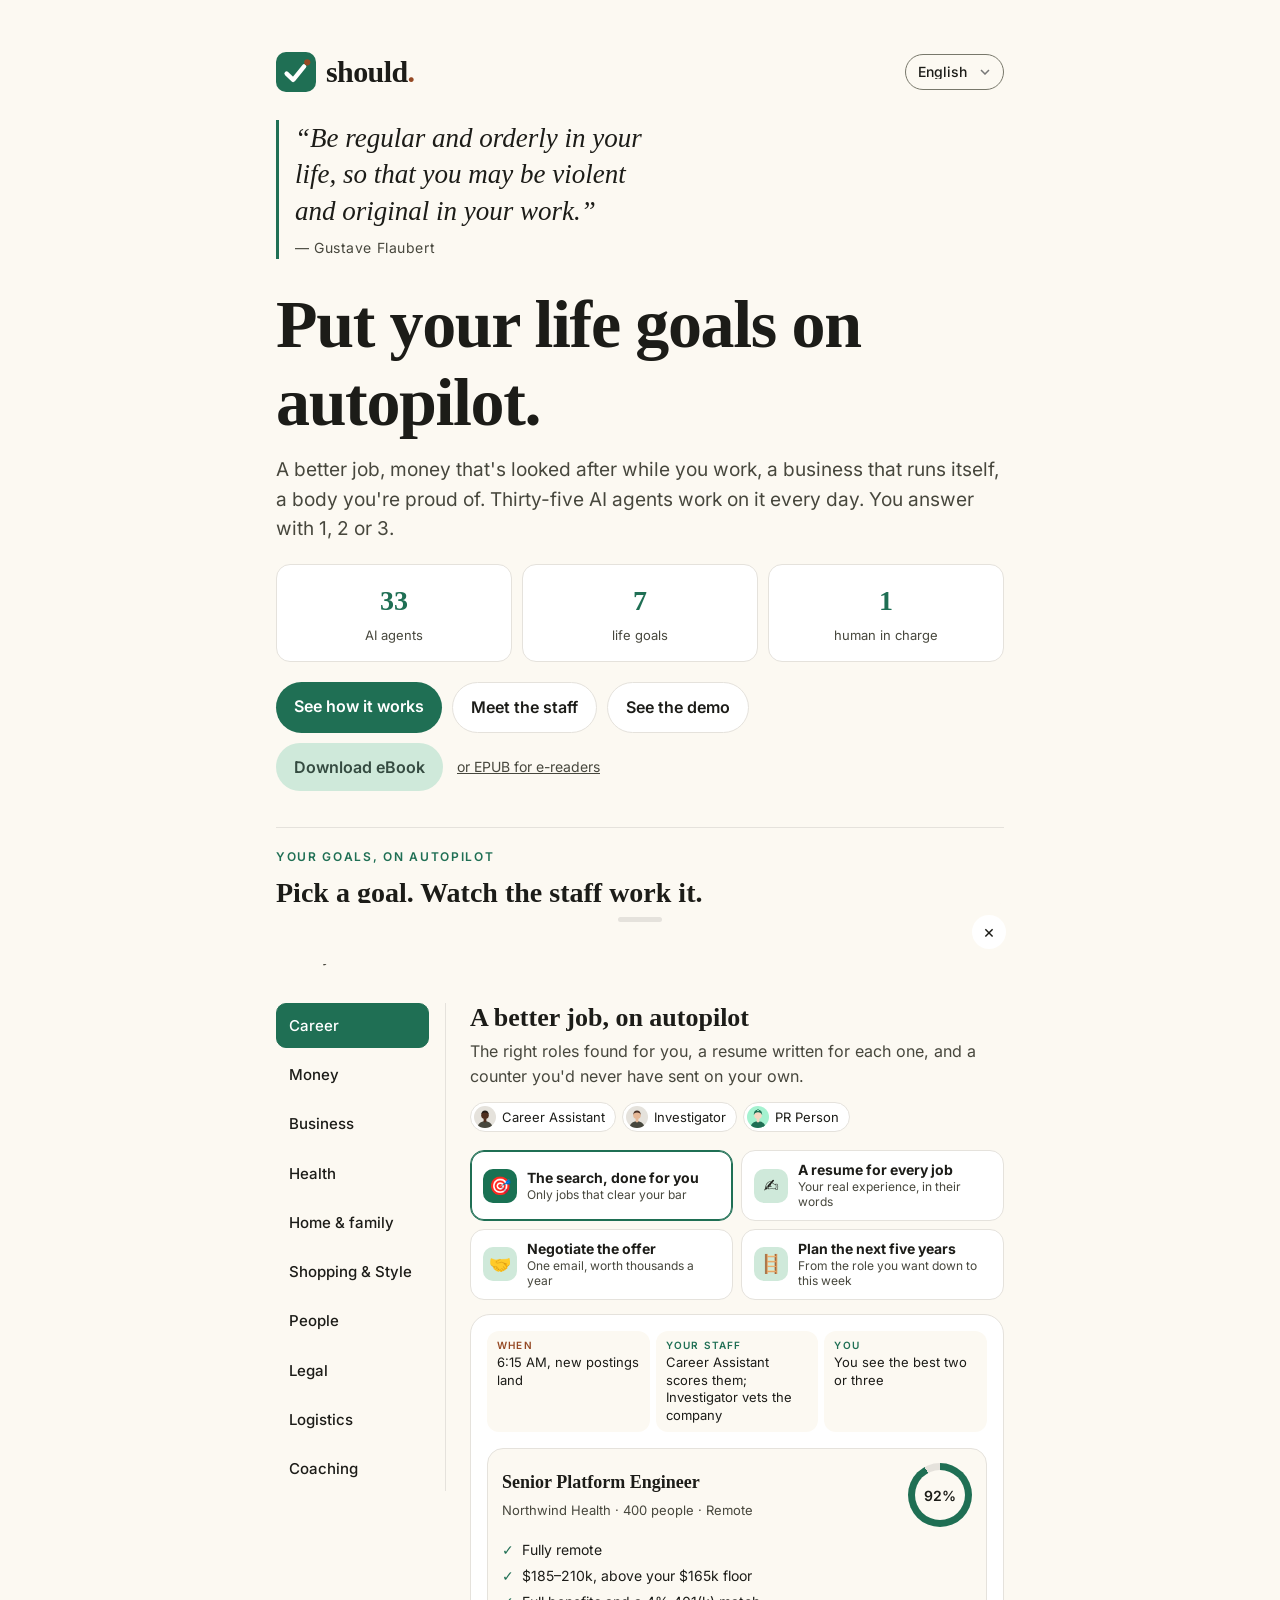
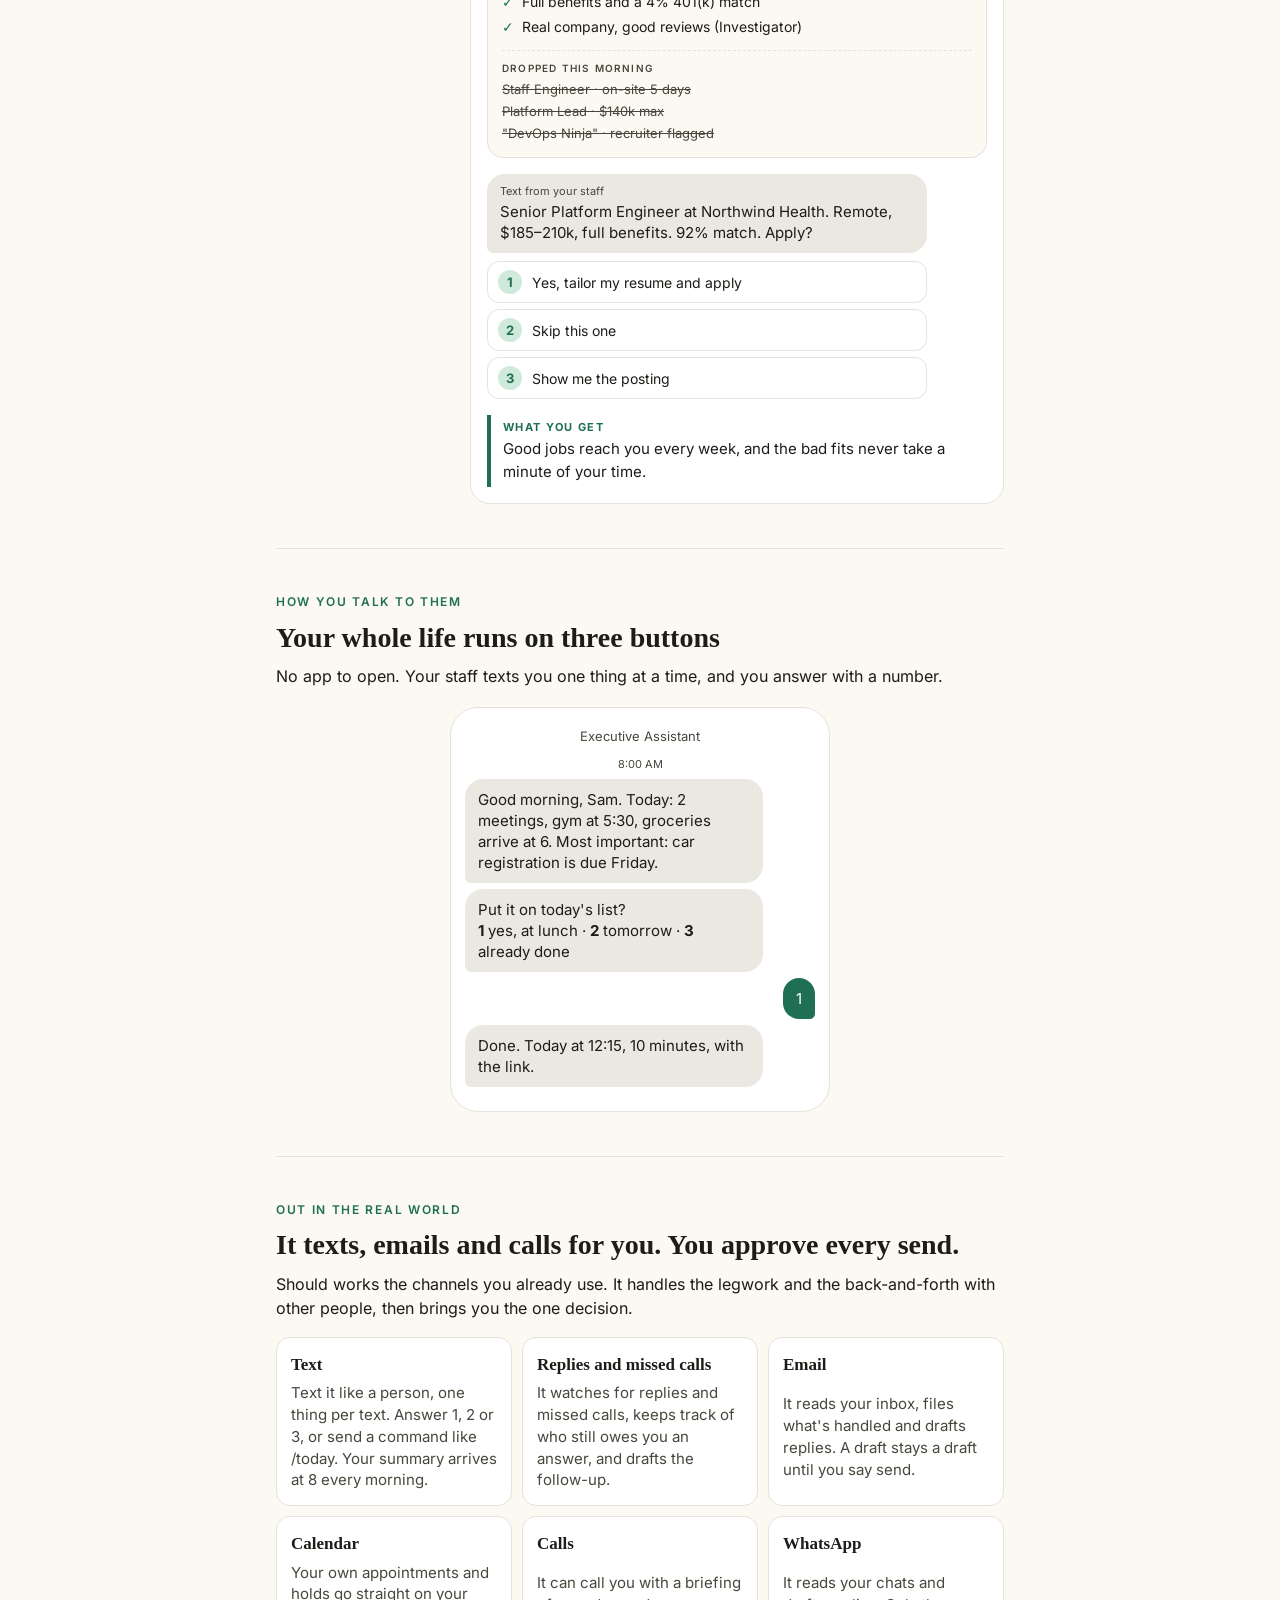
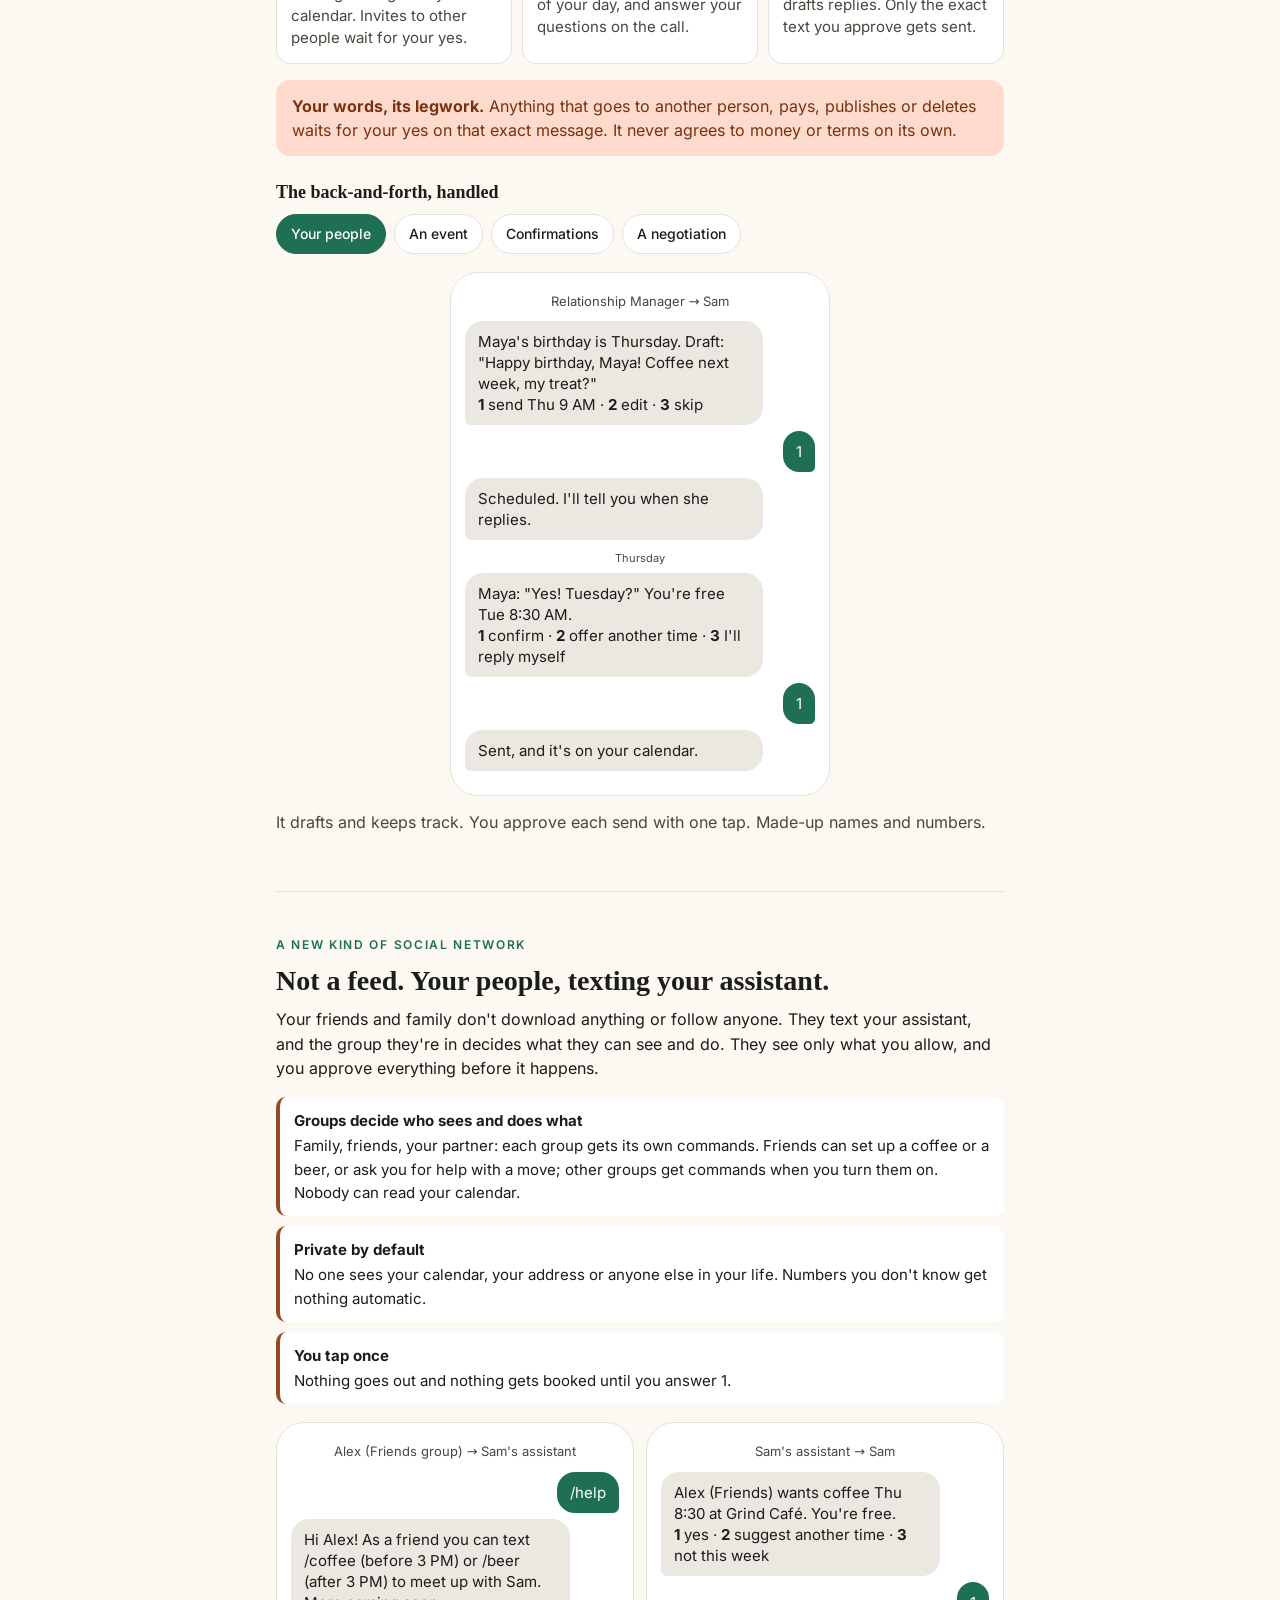
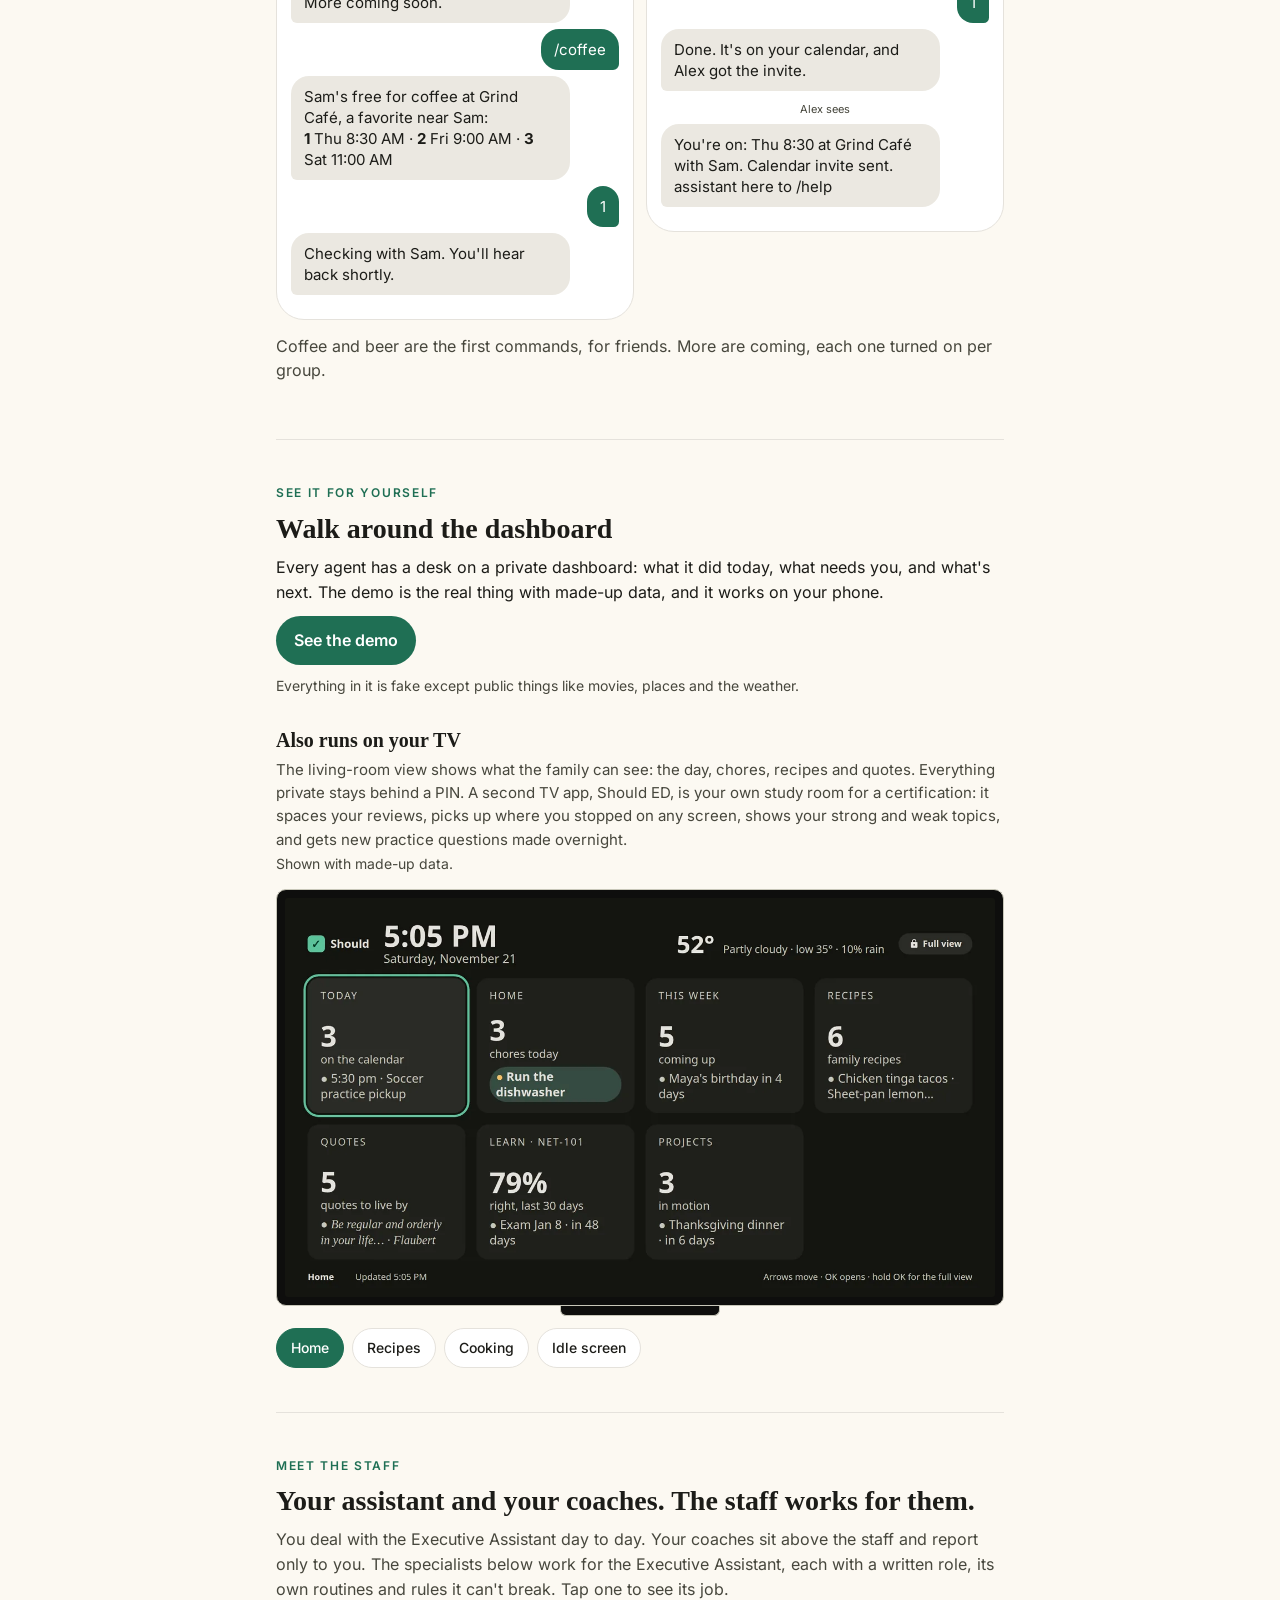
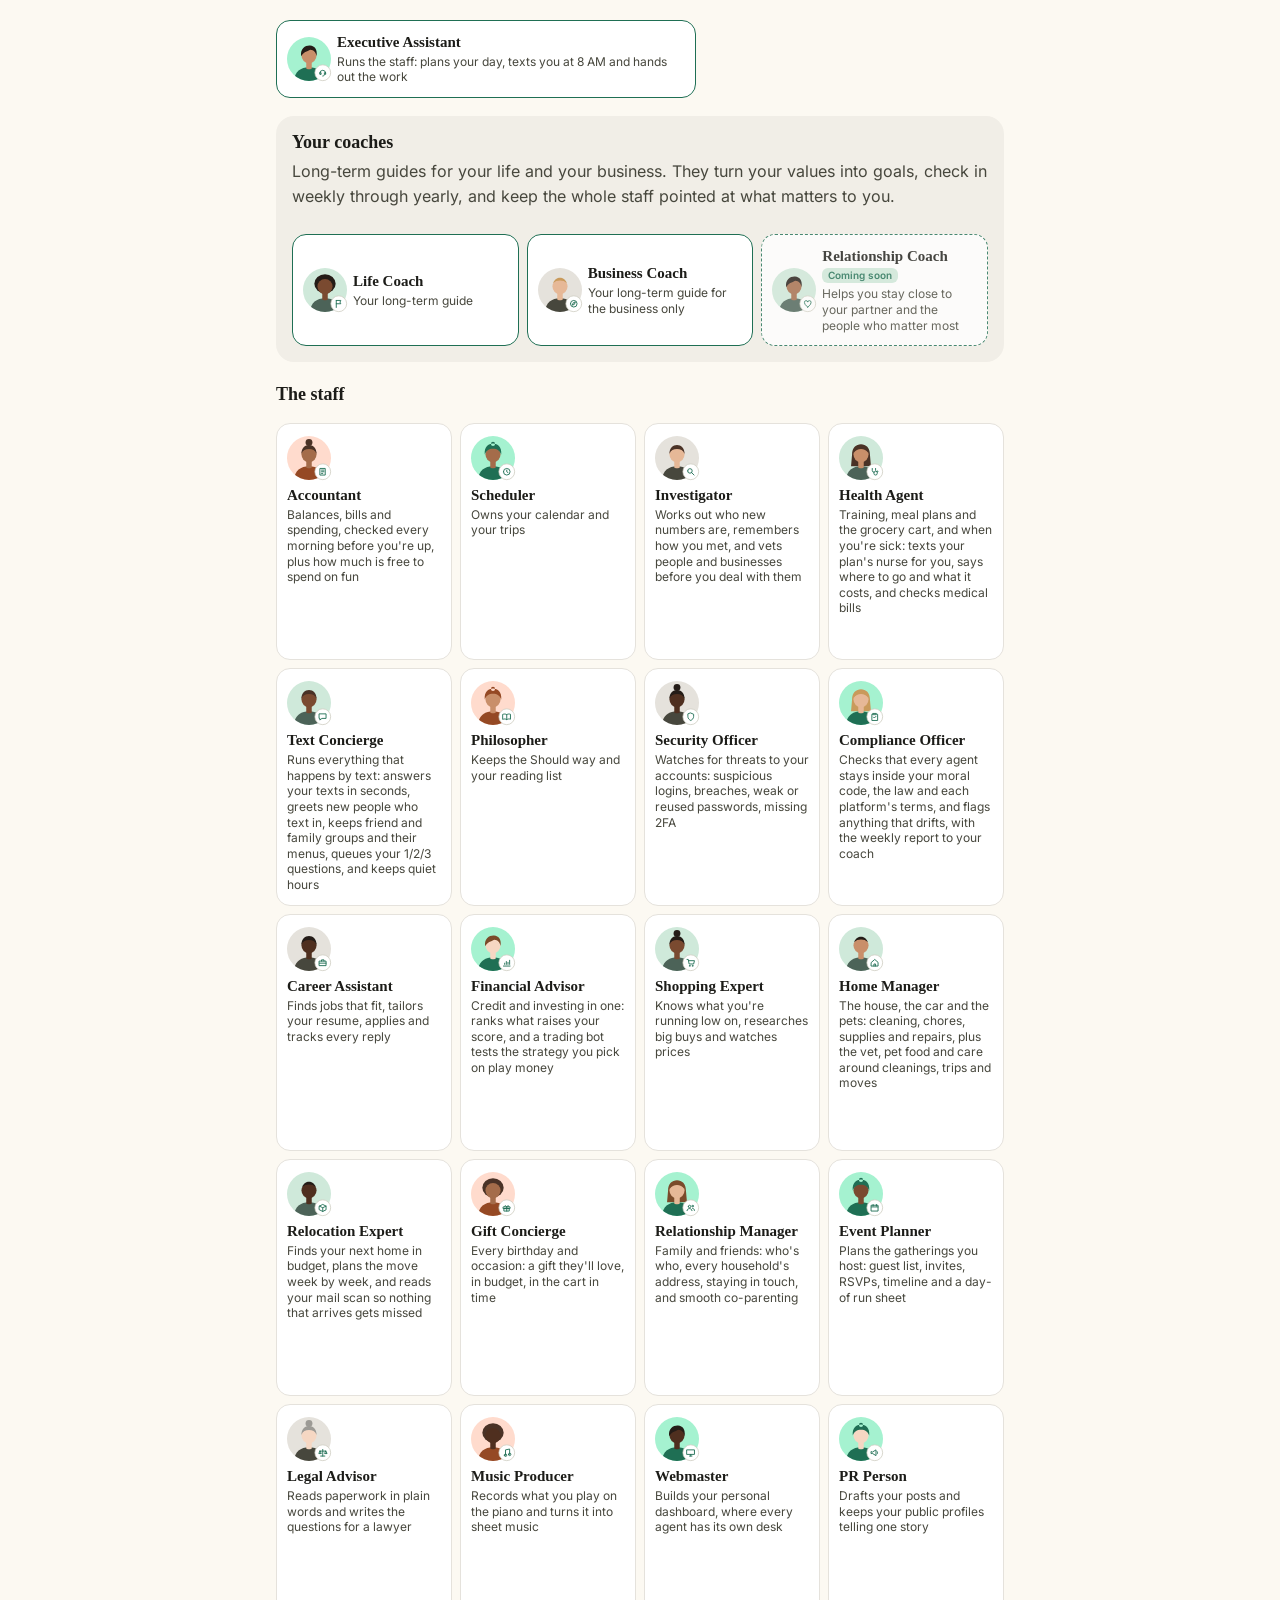
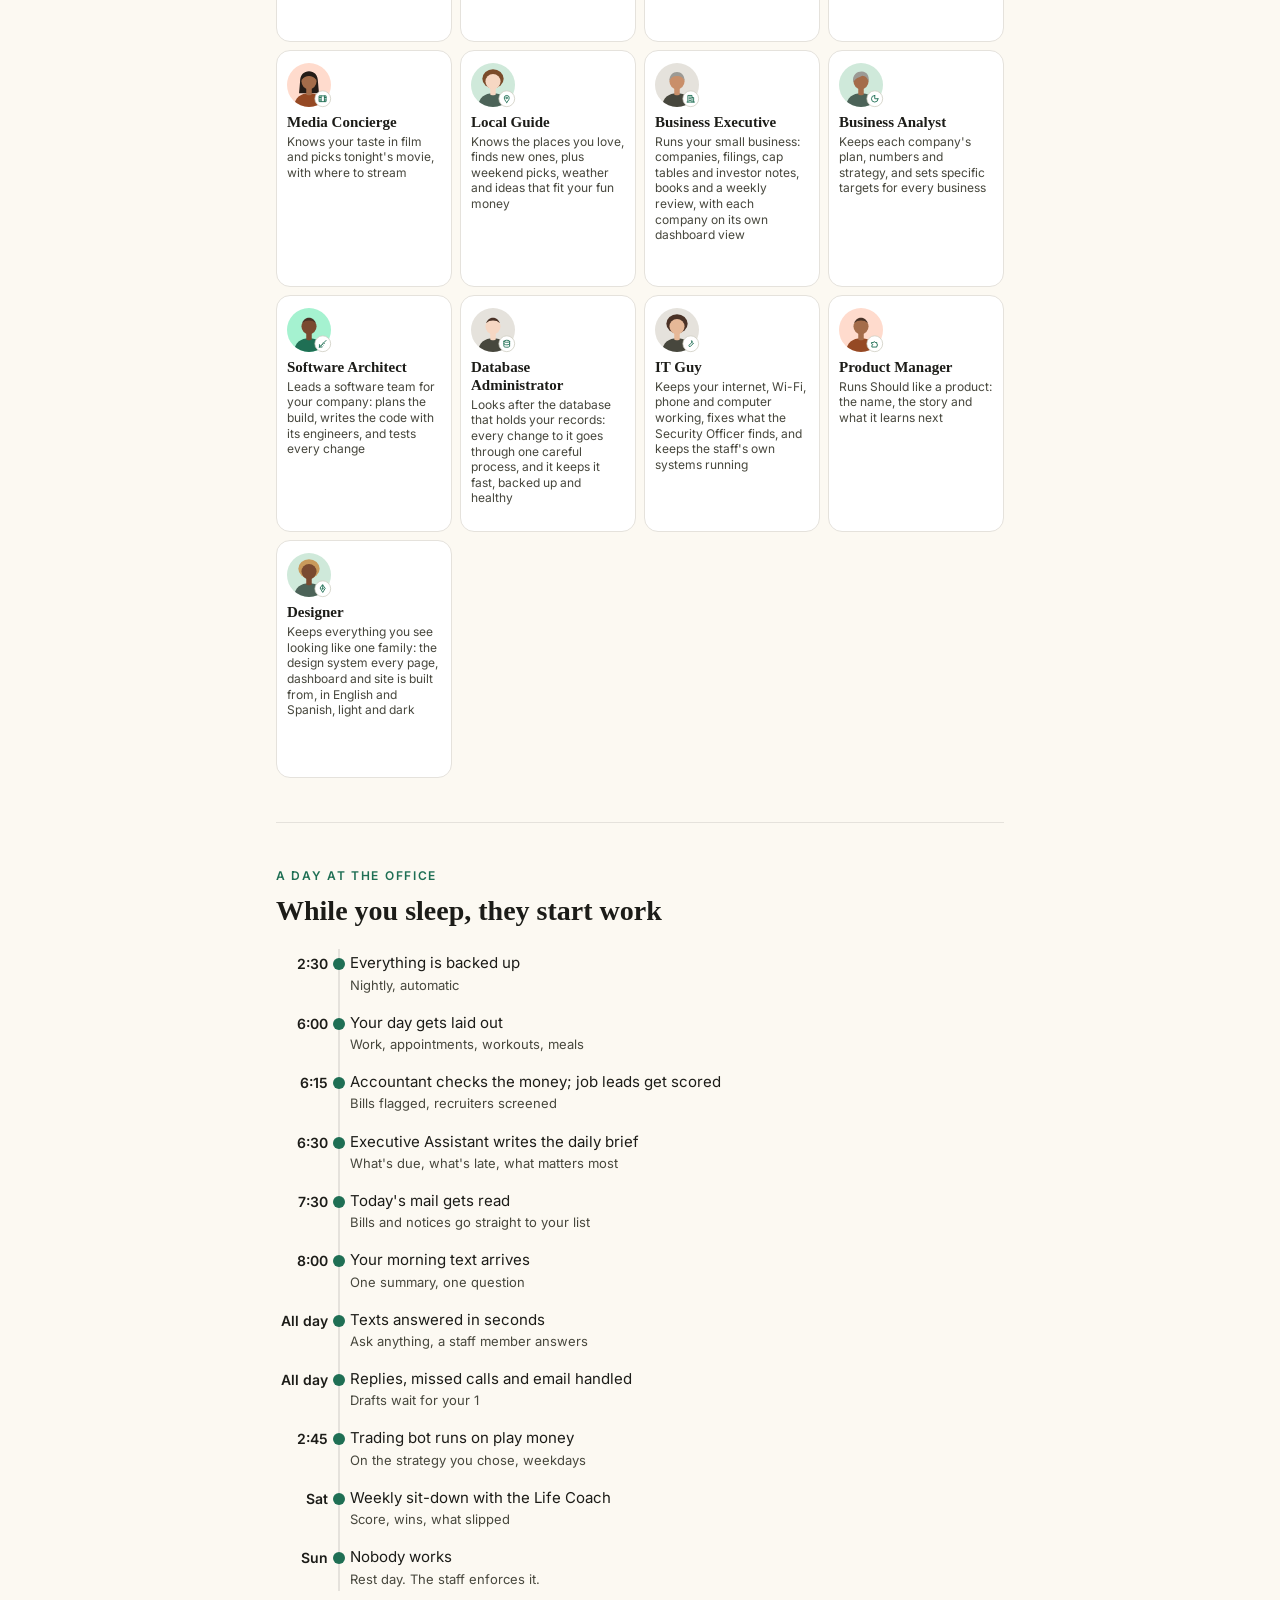
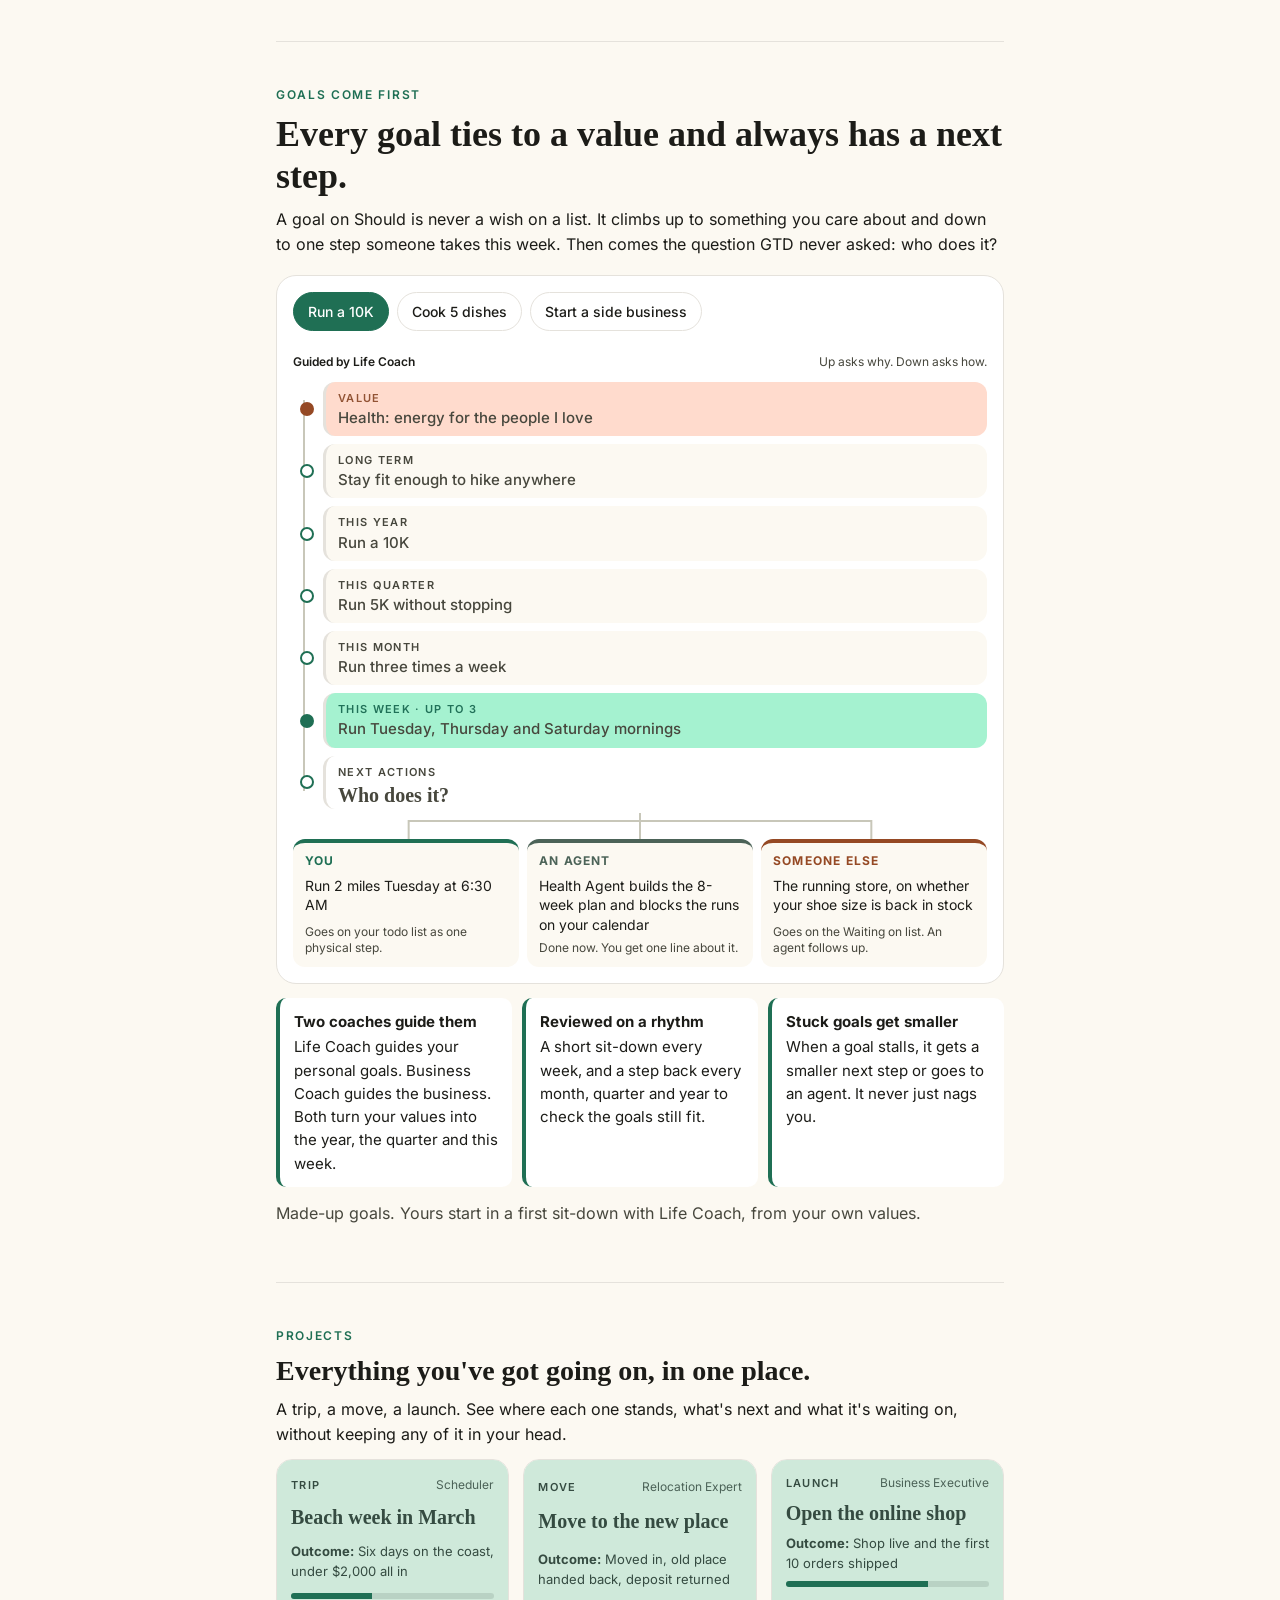
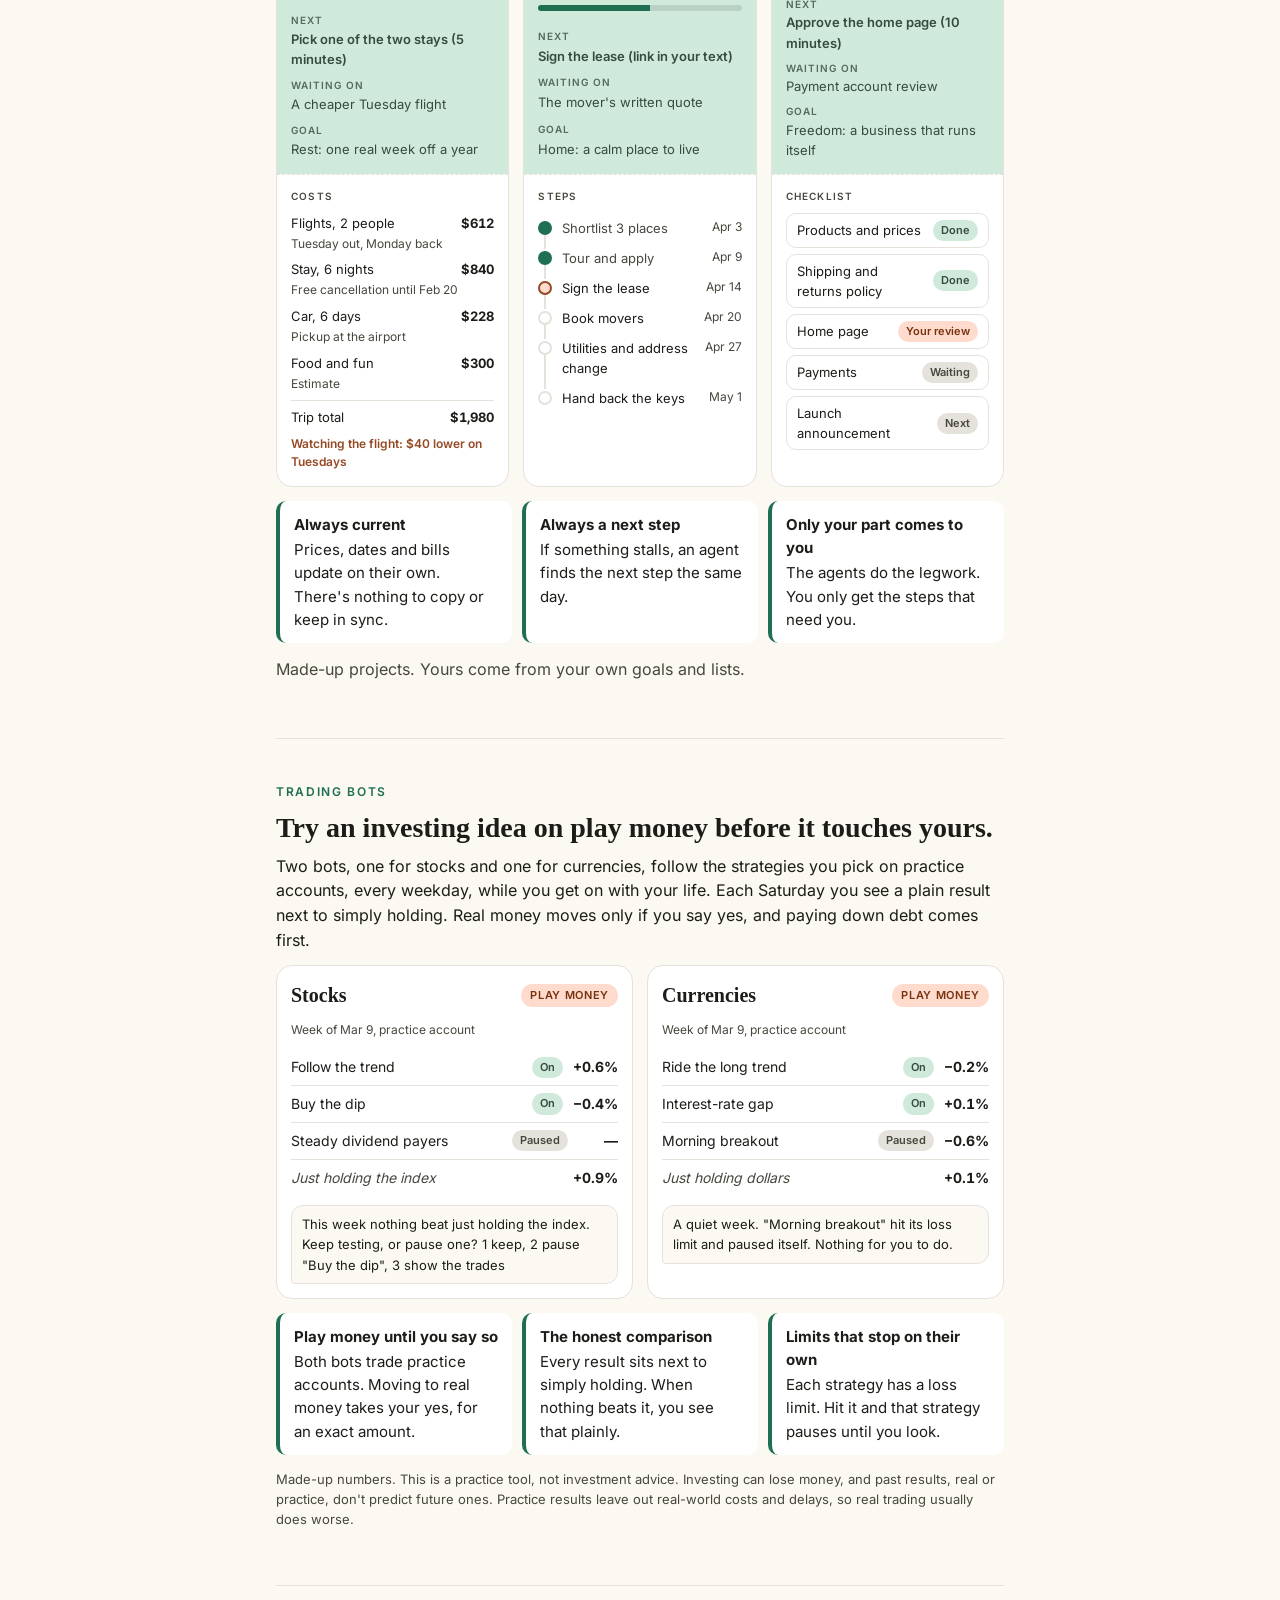
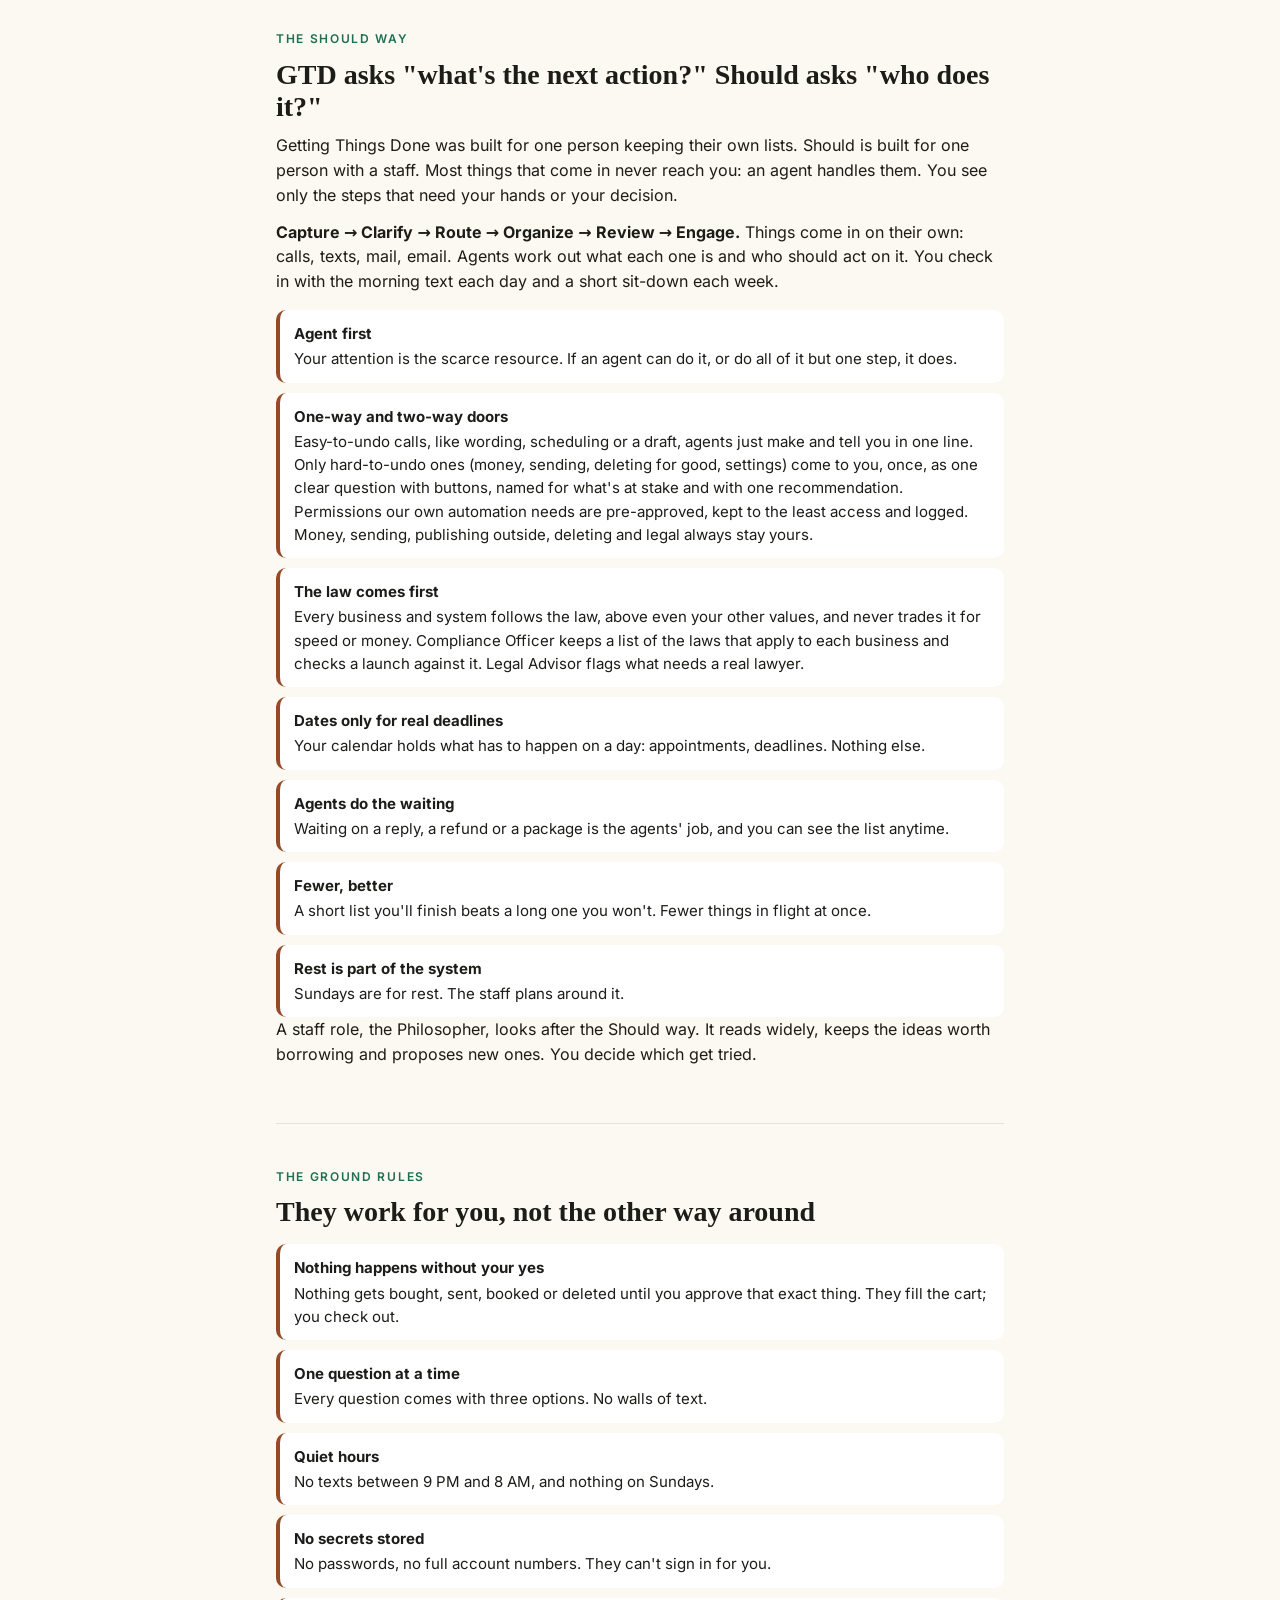
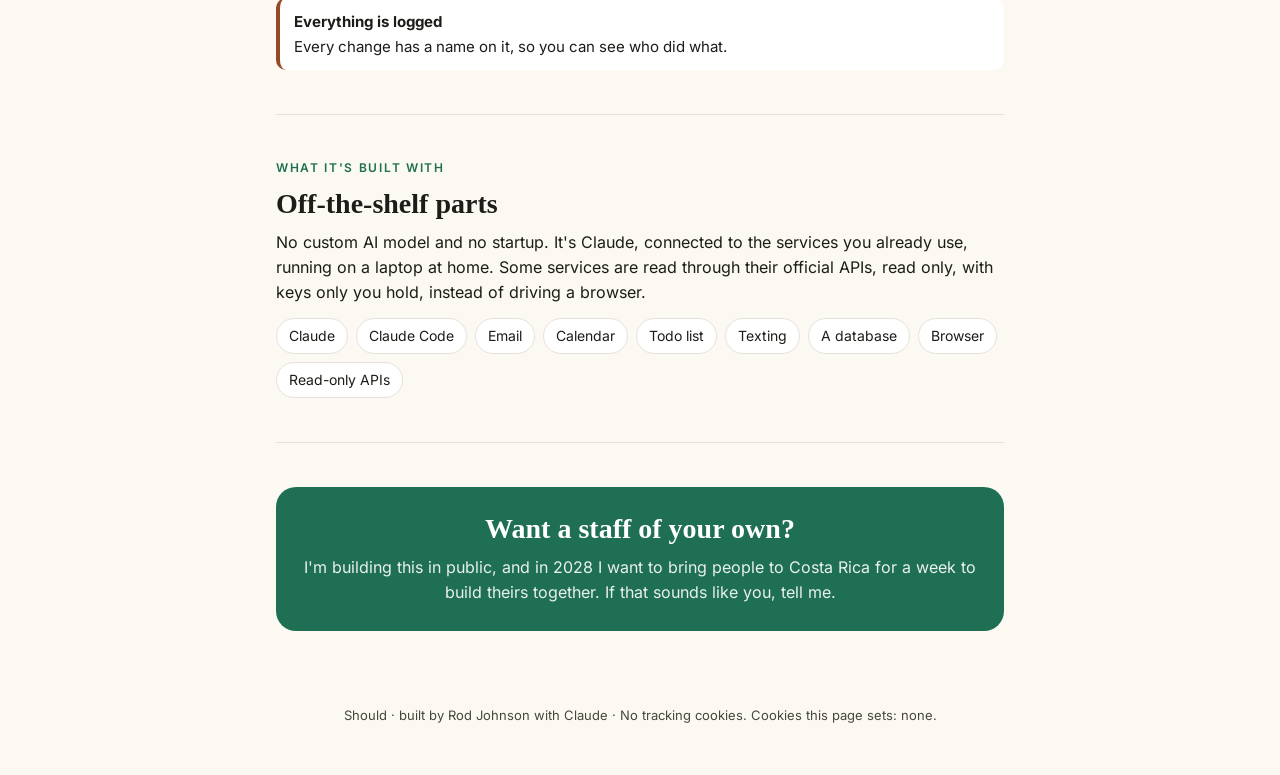
==== commit cf9258a1: "Should page: hreflang alternates point to rodmjay.com/should (its new home) Co-Authored-By: Claude S" ====
--- a/index.html
+++ b/index.html
@@ -5,9 +5,9 @@
 <meta name="viewport" content="width=device-width, initial-scale=1, viewport-fit=cover">
 <meta name="robots" content="noindex">
 <meta name="google" content="notranslate">
-<link rel="alternate" hreflang="en" href="https://rodmjay.github.io/should/?lang=en">
-<link rel="alternate" hreflang="es-419" href="https://rodmjay.github.io/should/?lang=es">
-<link rel="alternate" hreflang="x-default" href="https://rodmjay.github.io/should/">
+<link rel="alternate" hreflang="en" href="https://rodmjay.com/should/?lang=en">
+<link rel="alternate" hreflang="es-419" href="https://rodmjay.com/should/?lang=es">
+<link rel="alternate" hreflang="x-default" href="https://rodmjay.com/should/">
 <title>Should</title>
 <link rel="icon" href="favicon.svg" type="image/svg+xml">
 <!-- Link previews can't run scripts, so description and og: stay in English here; the page sets the description from i18n/ on load -->
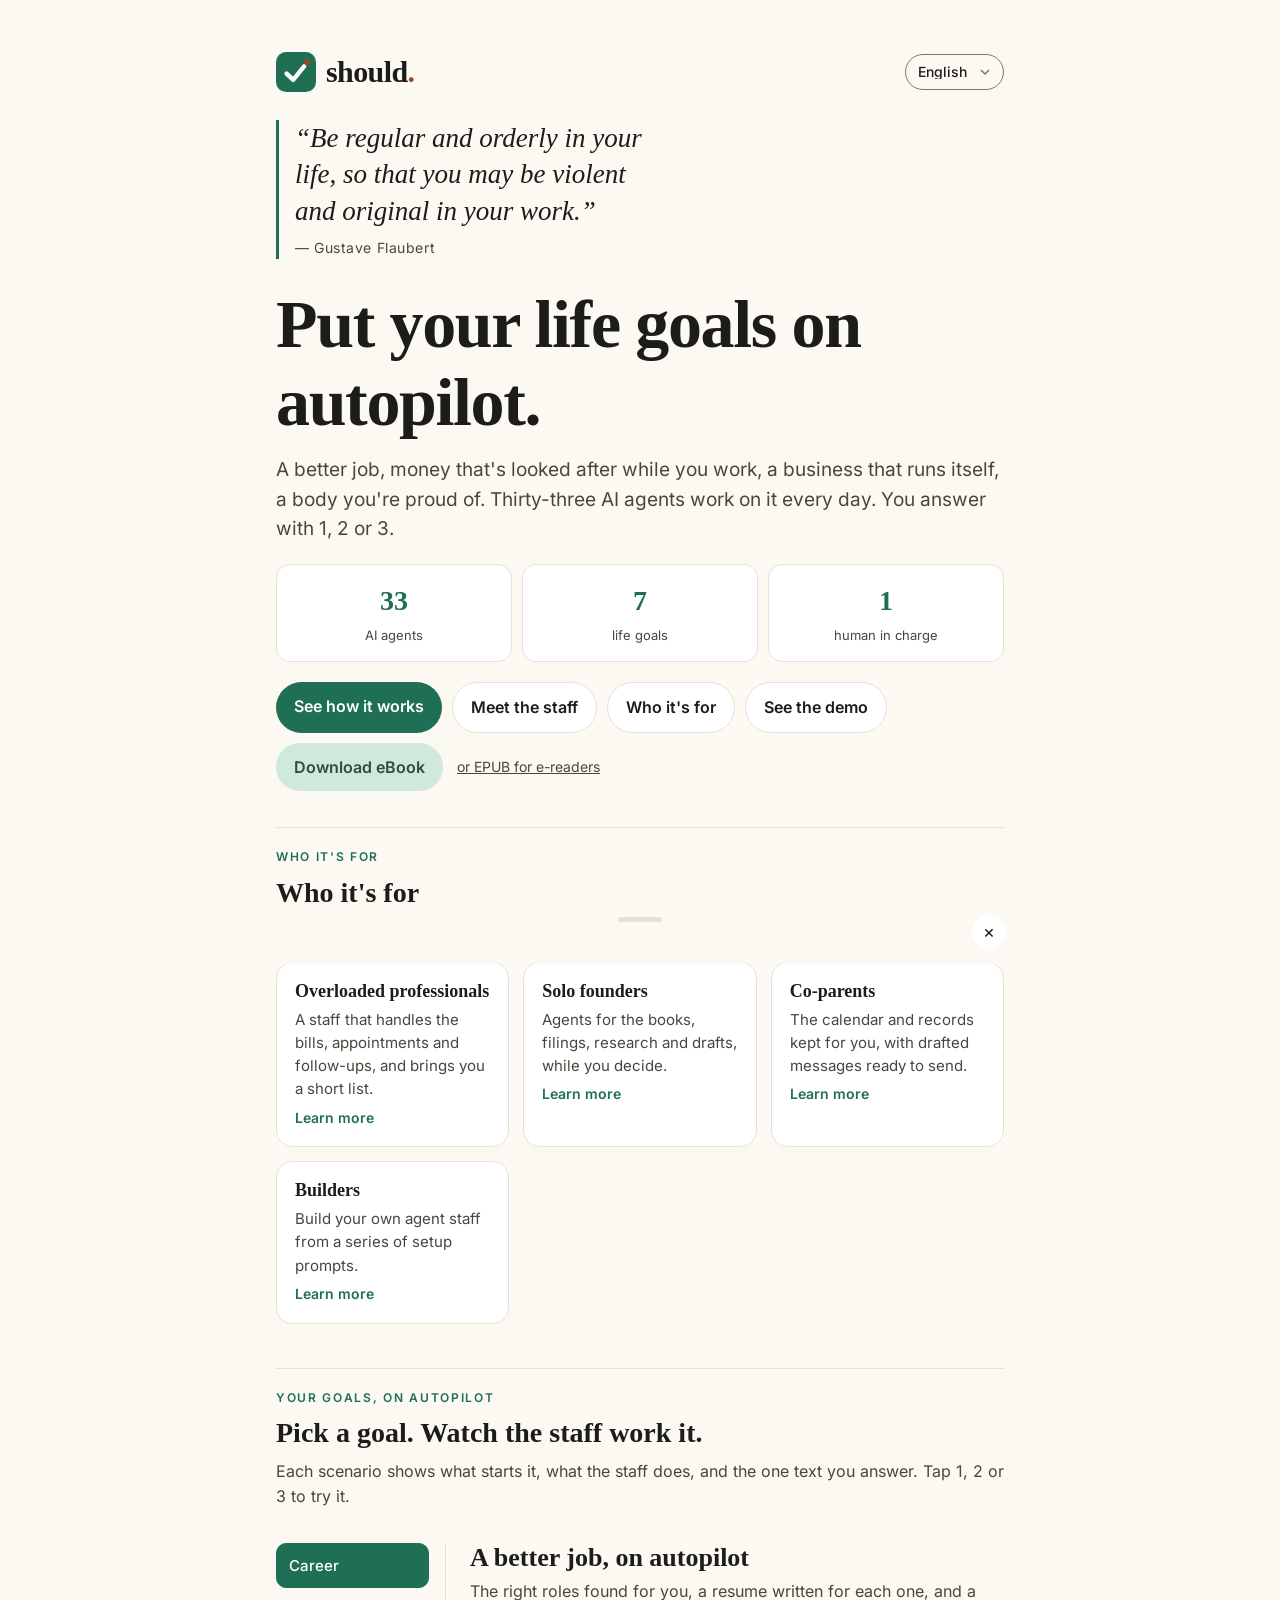
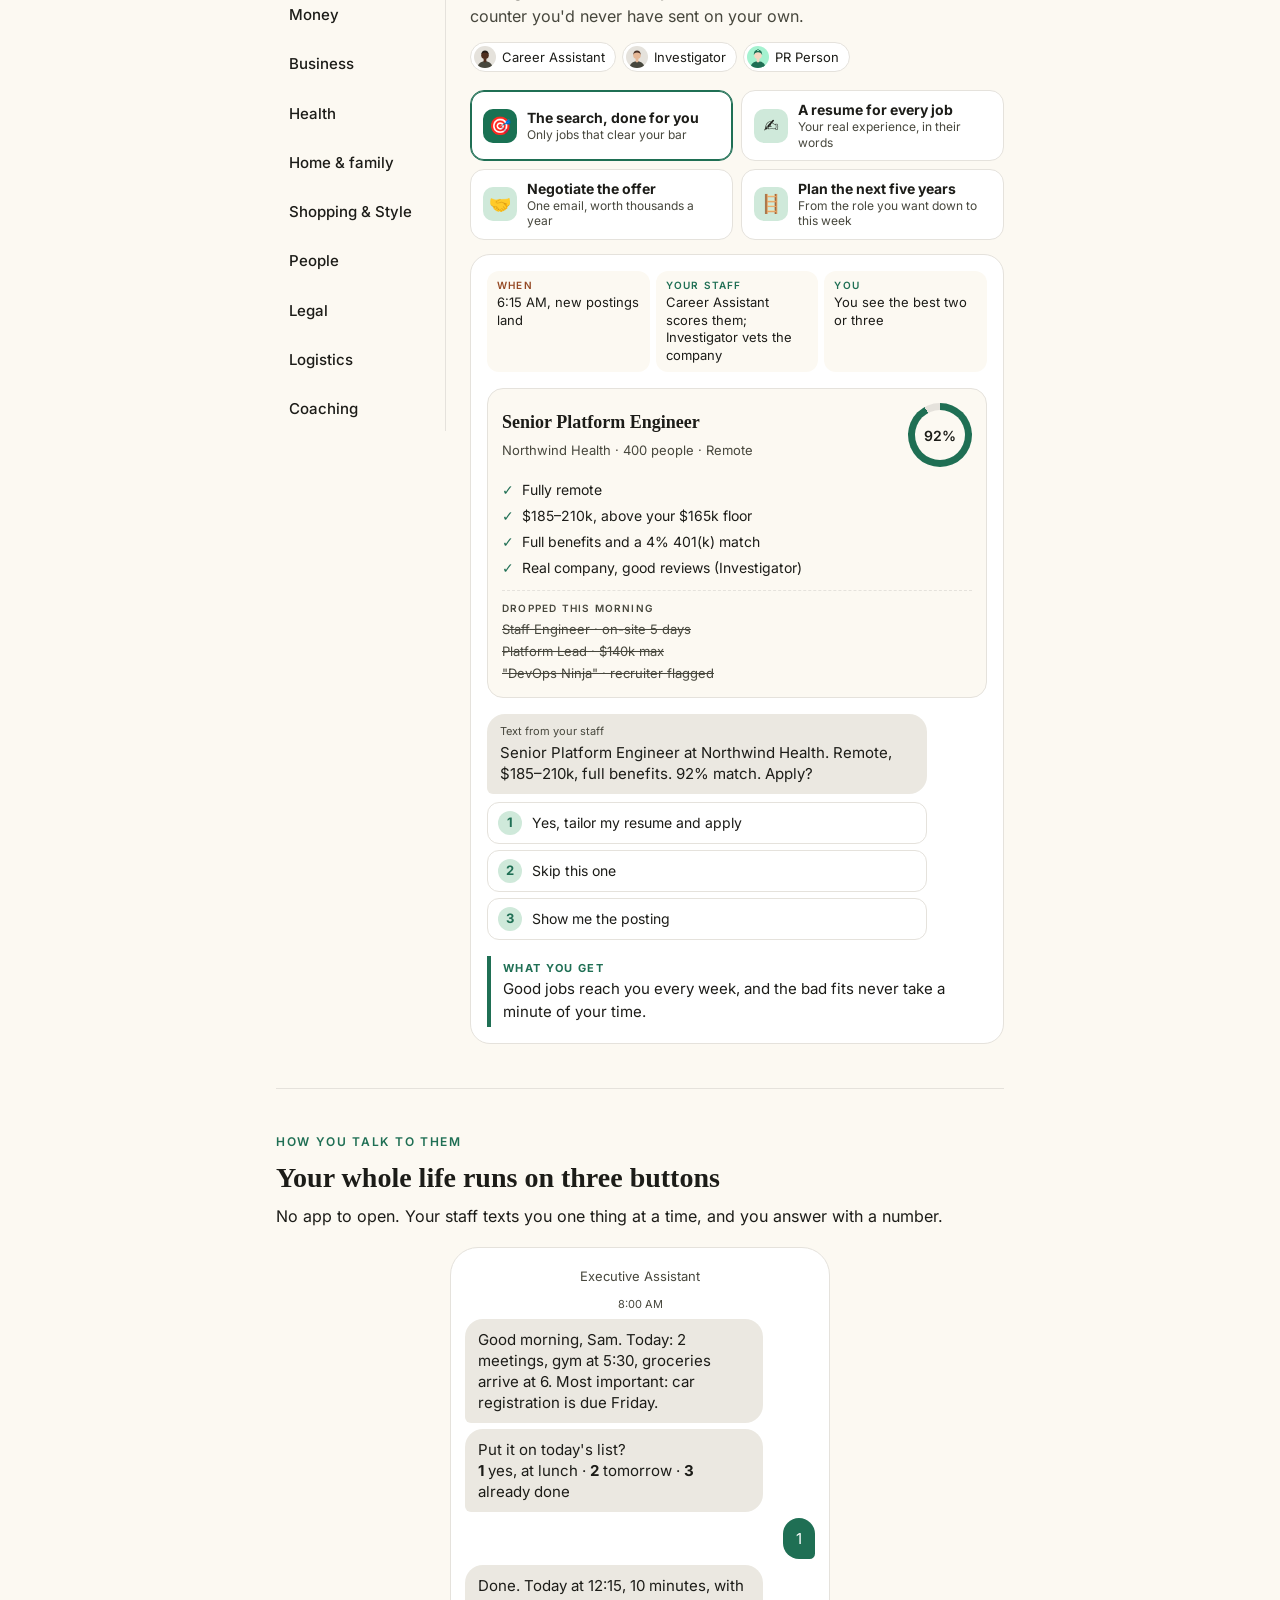
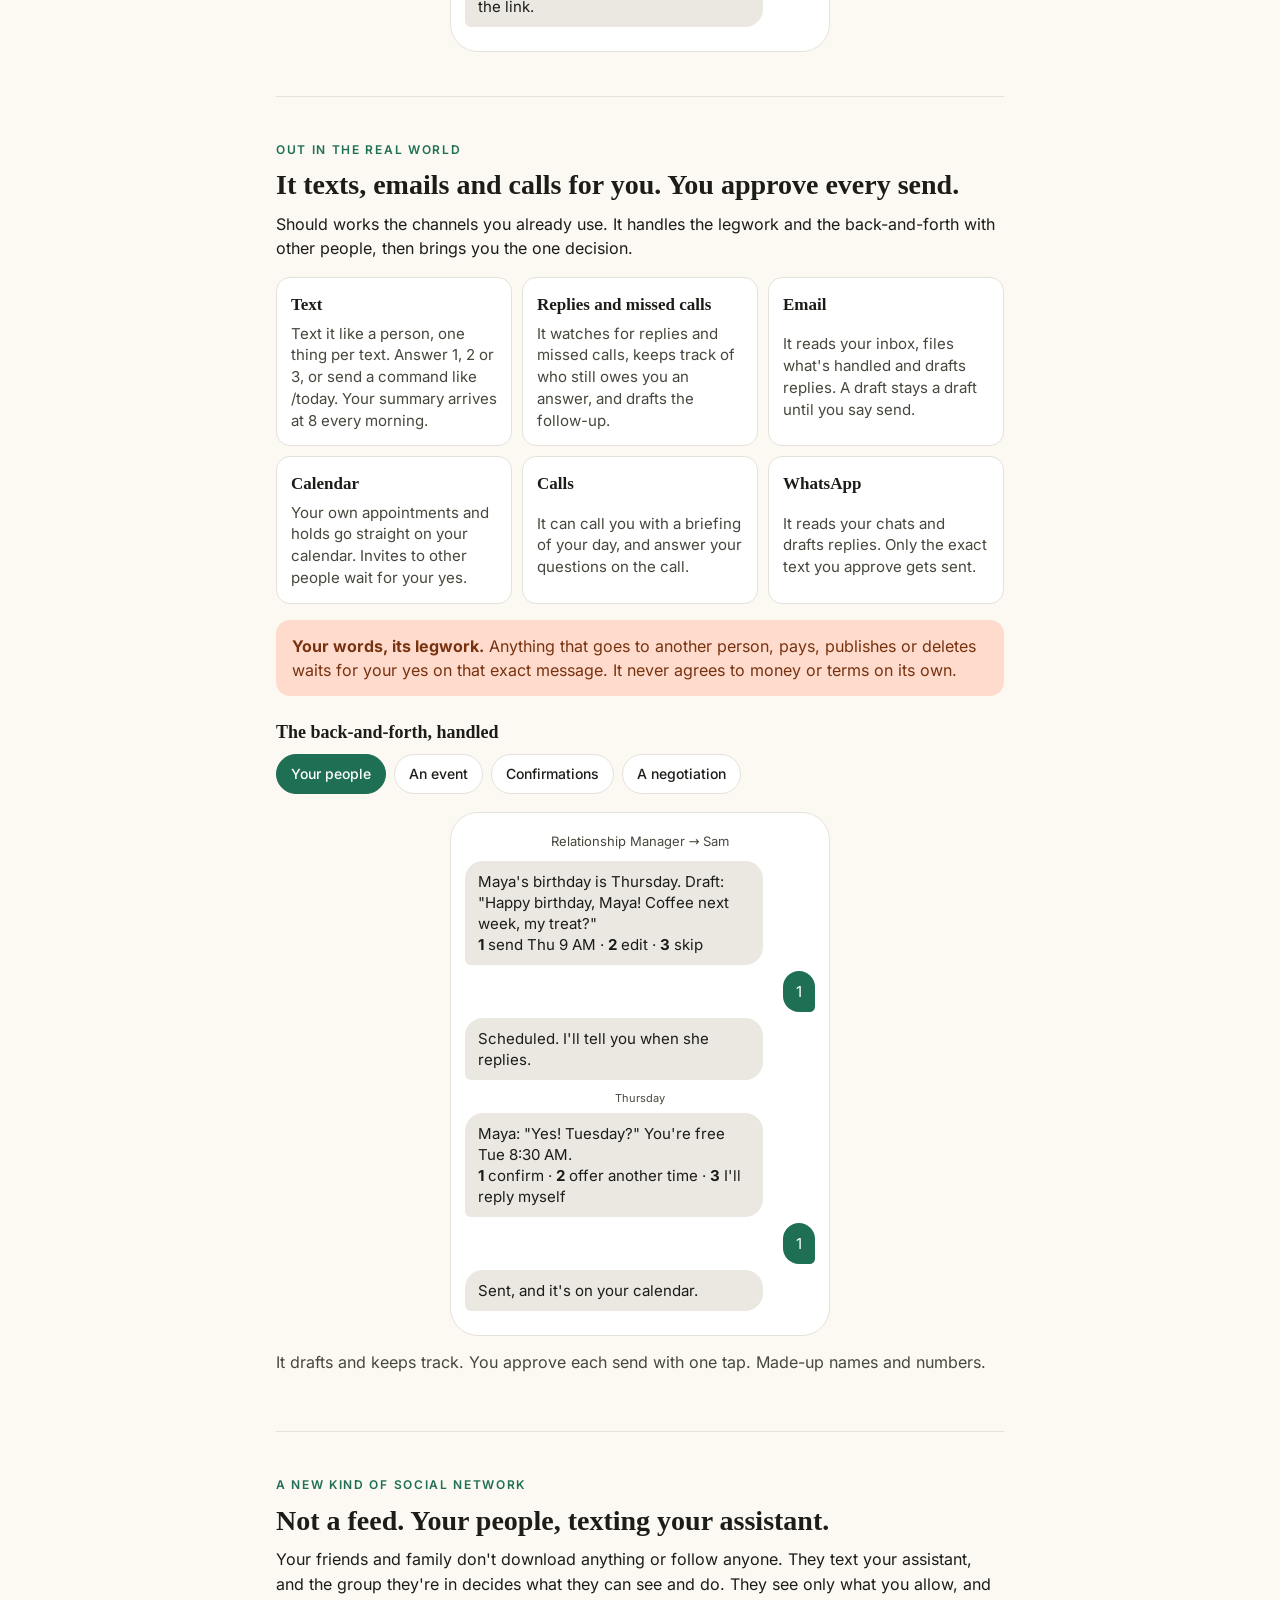
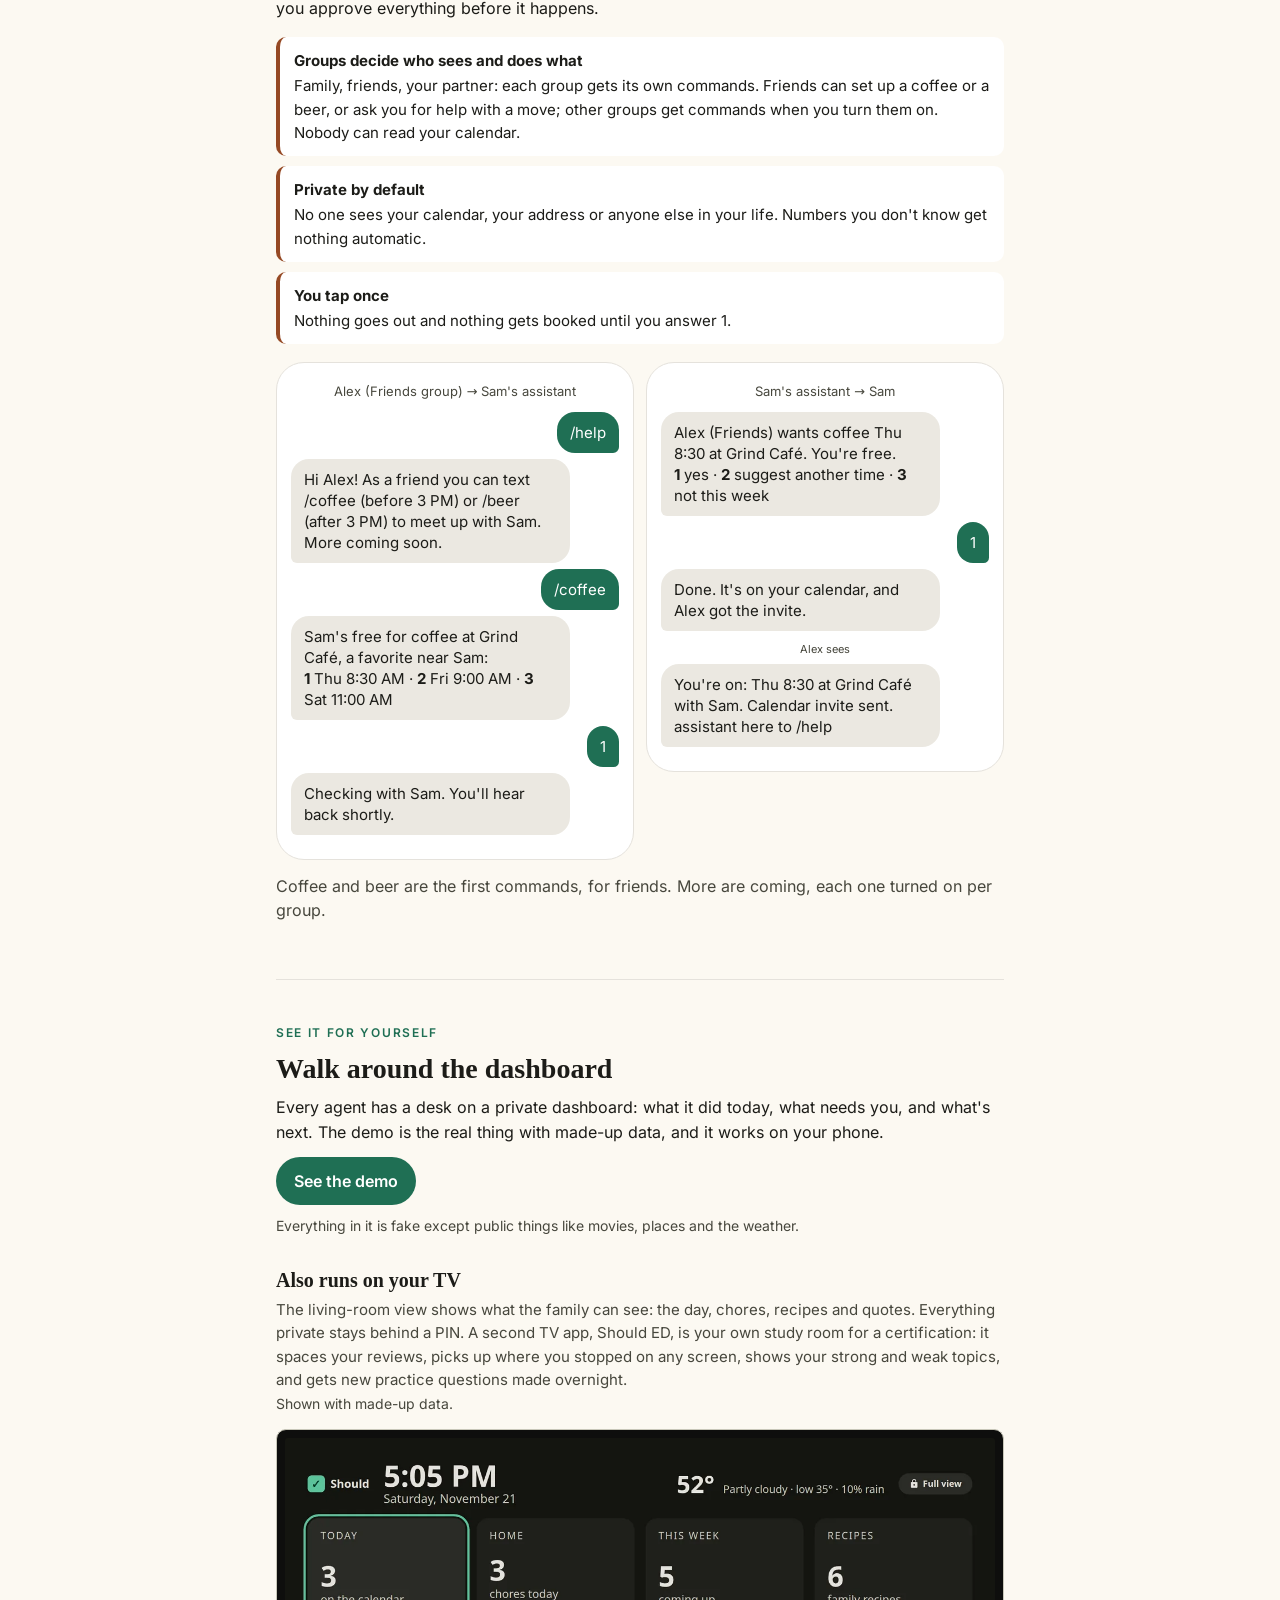
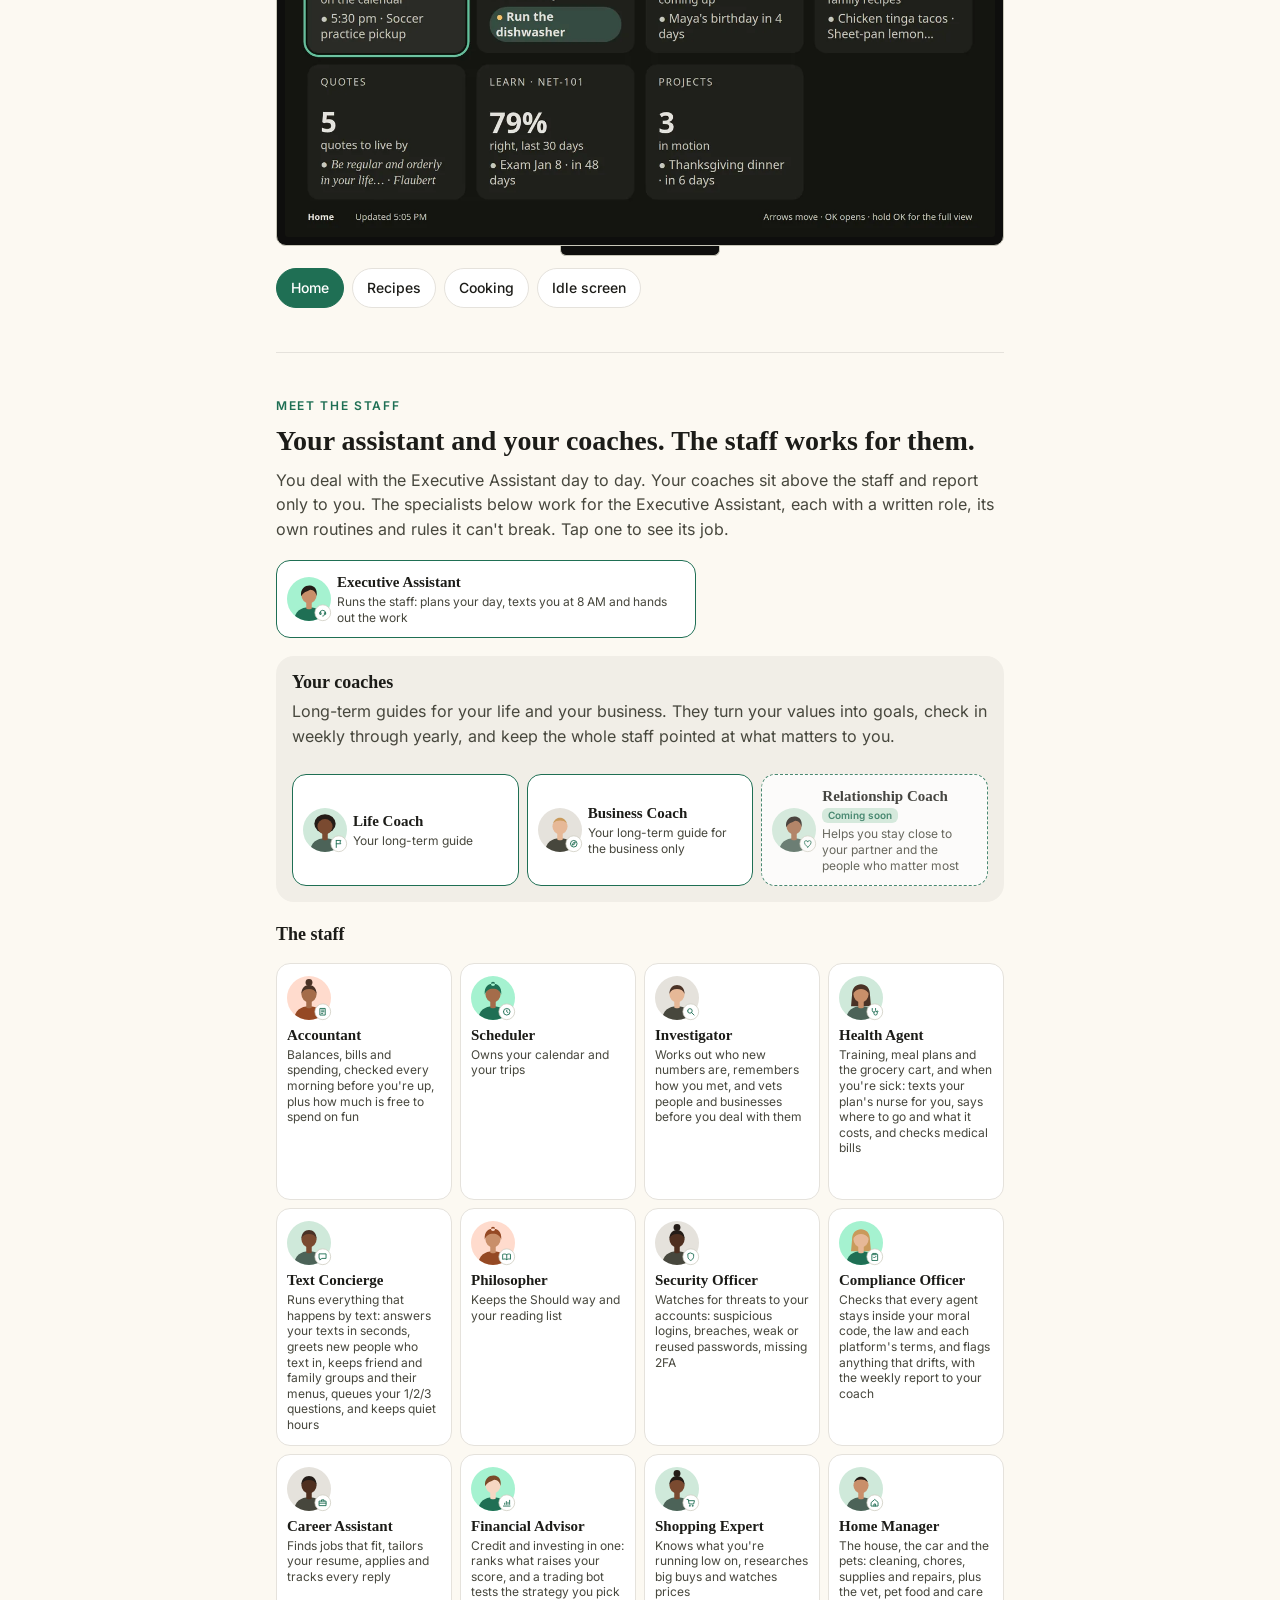
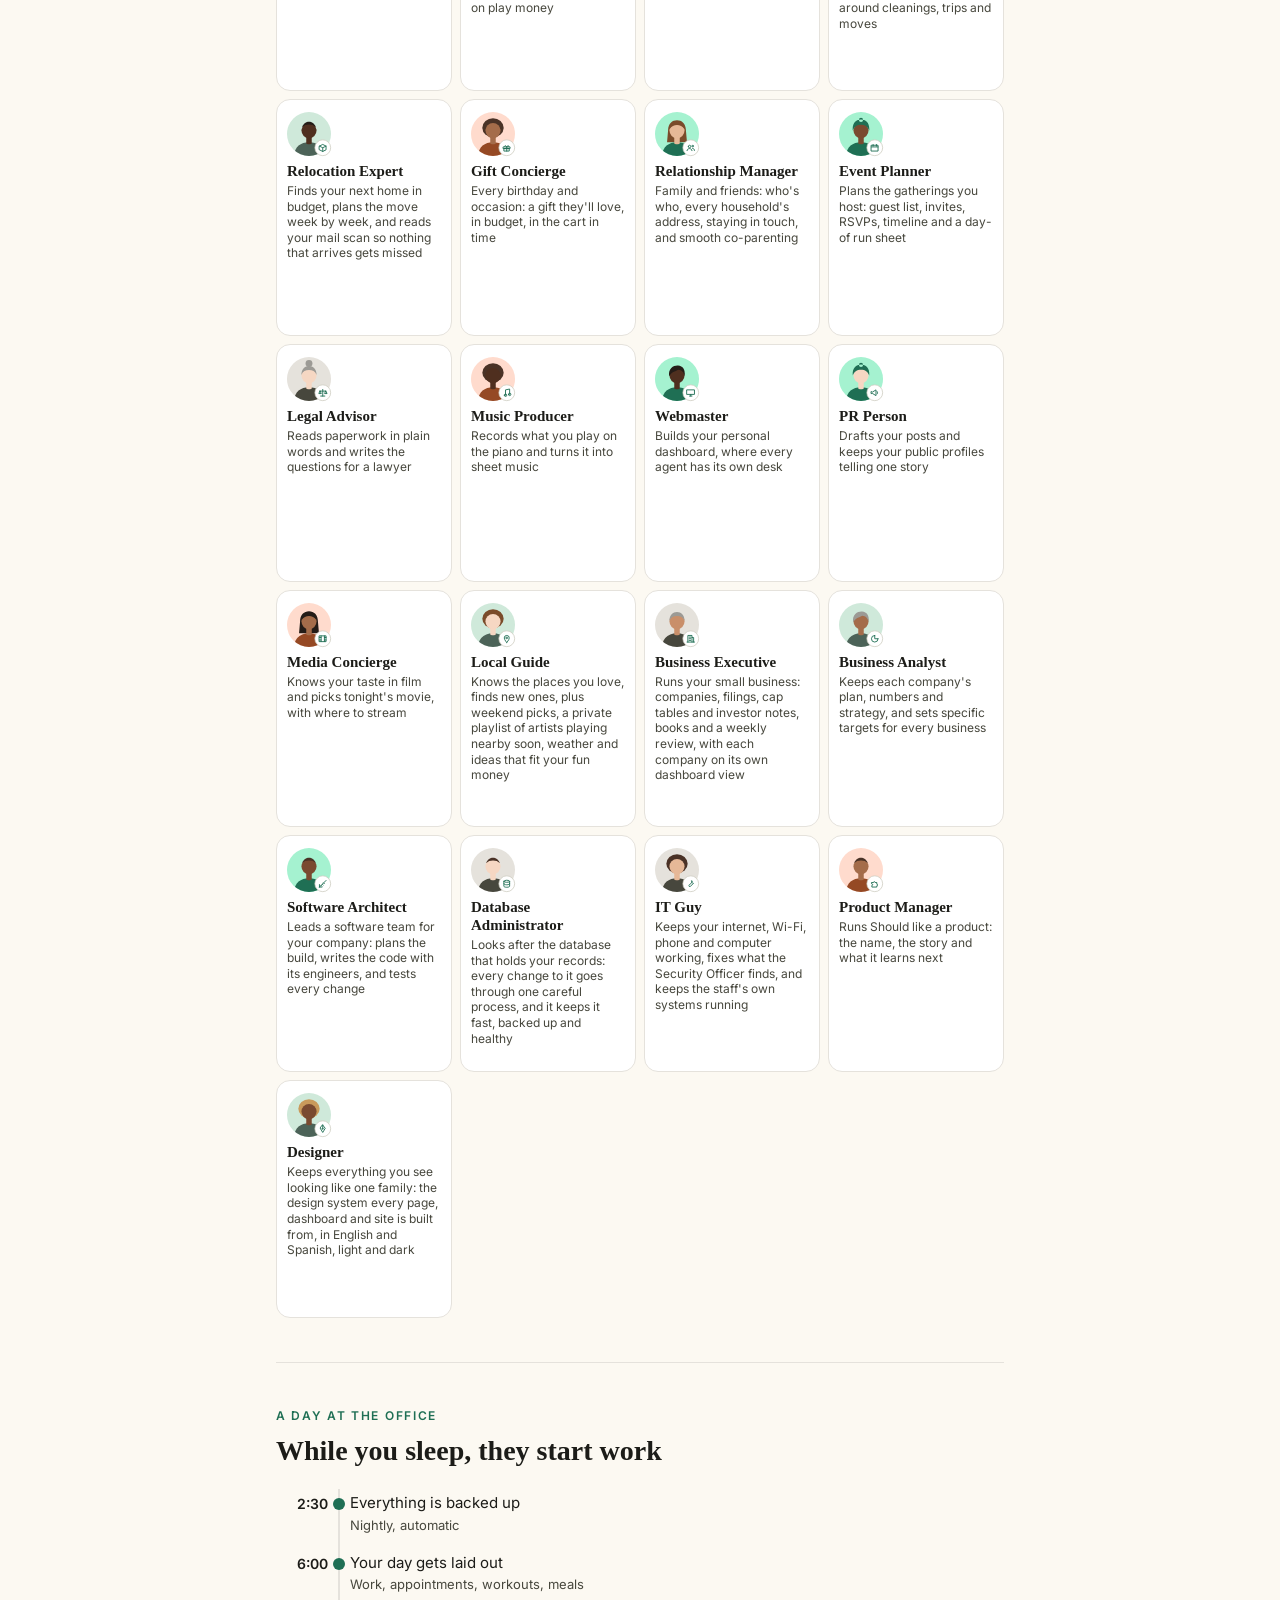
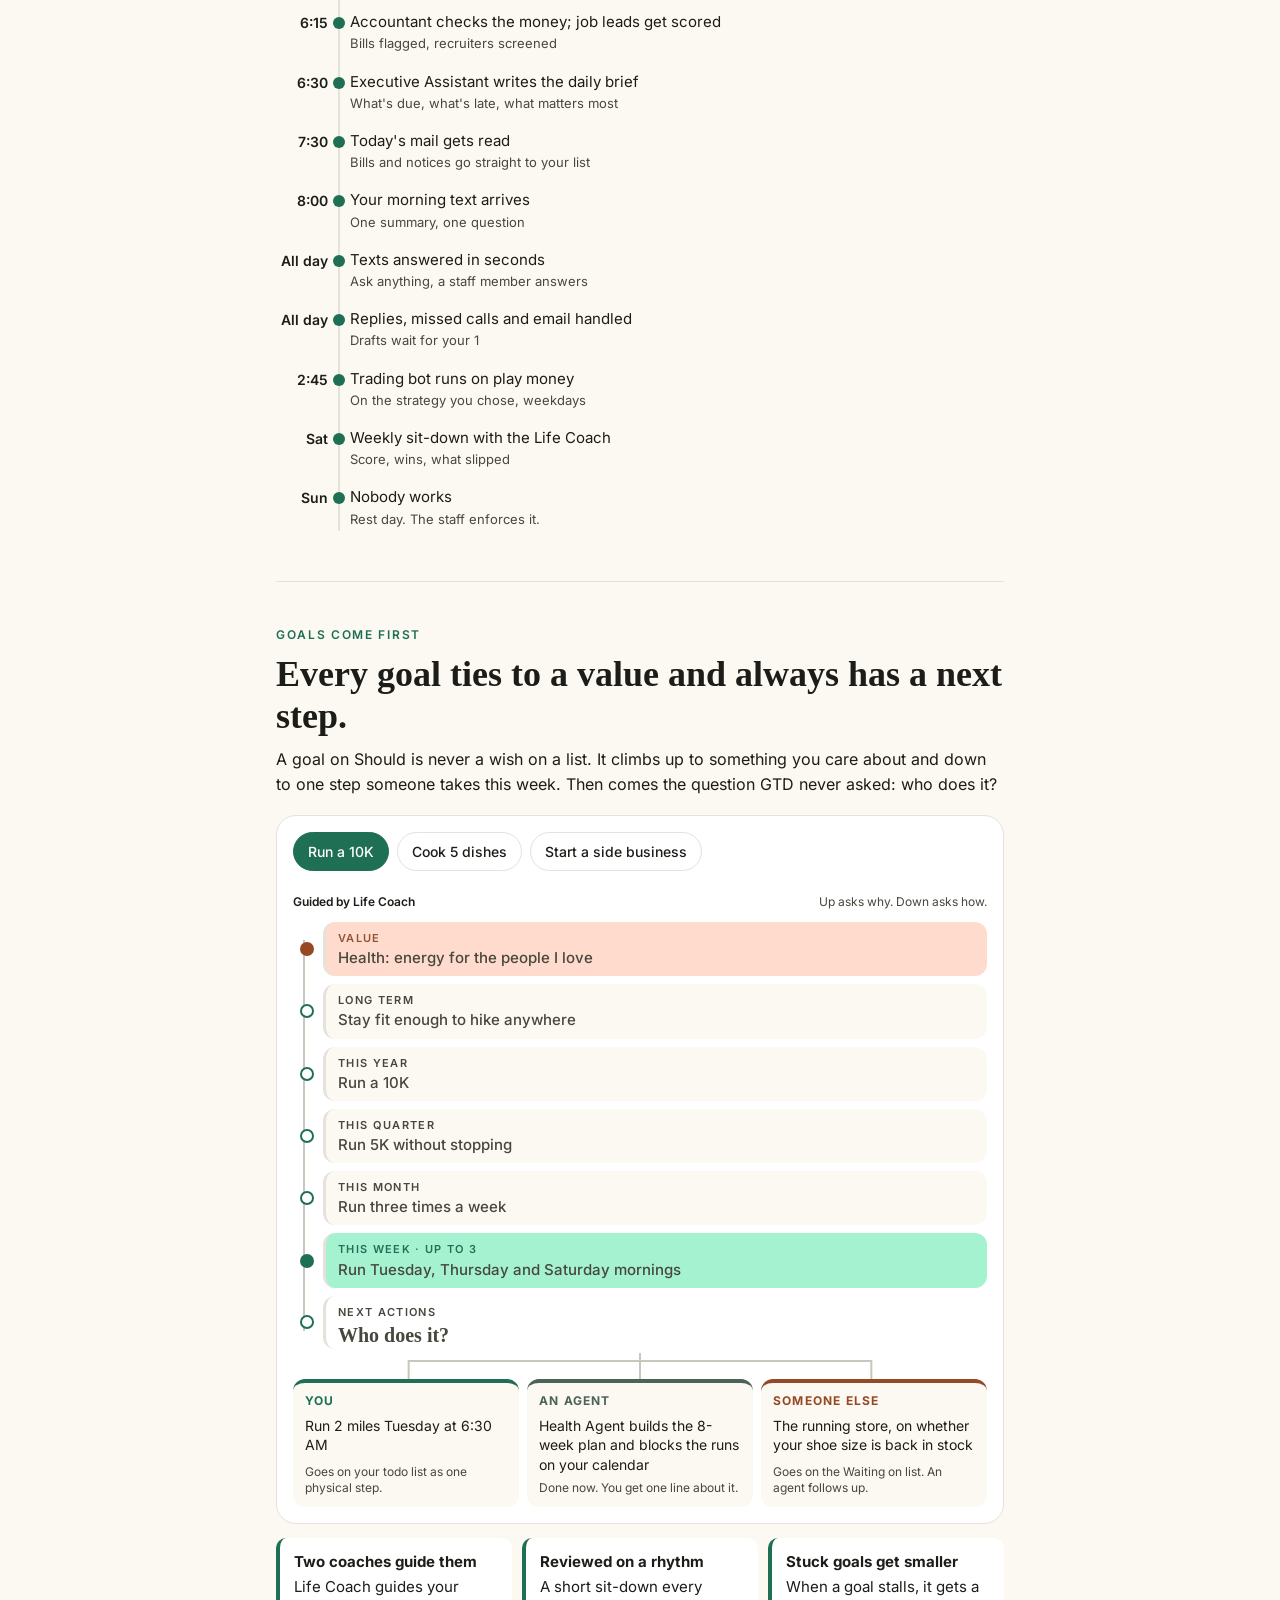
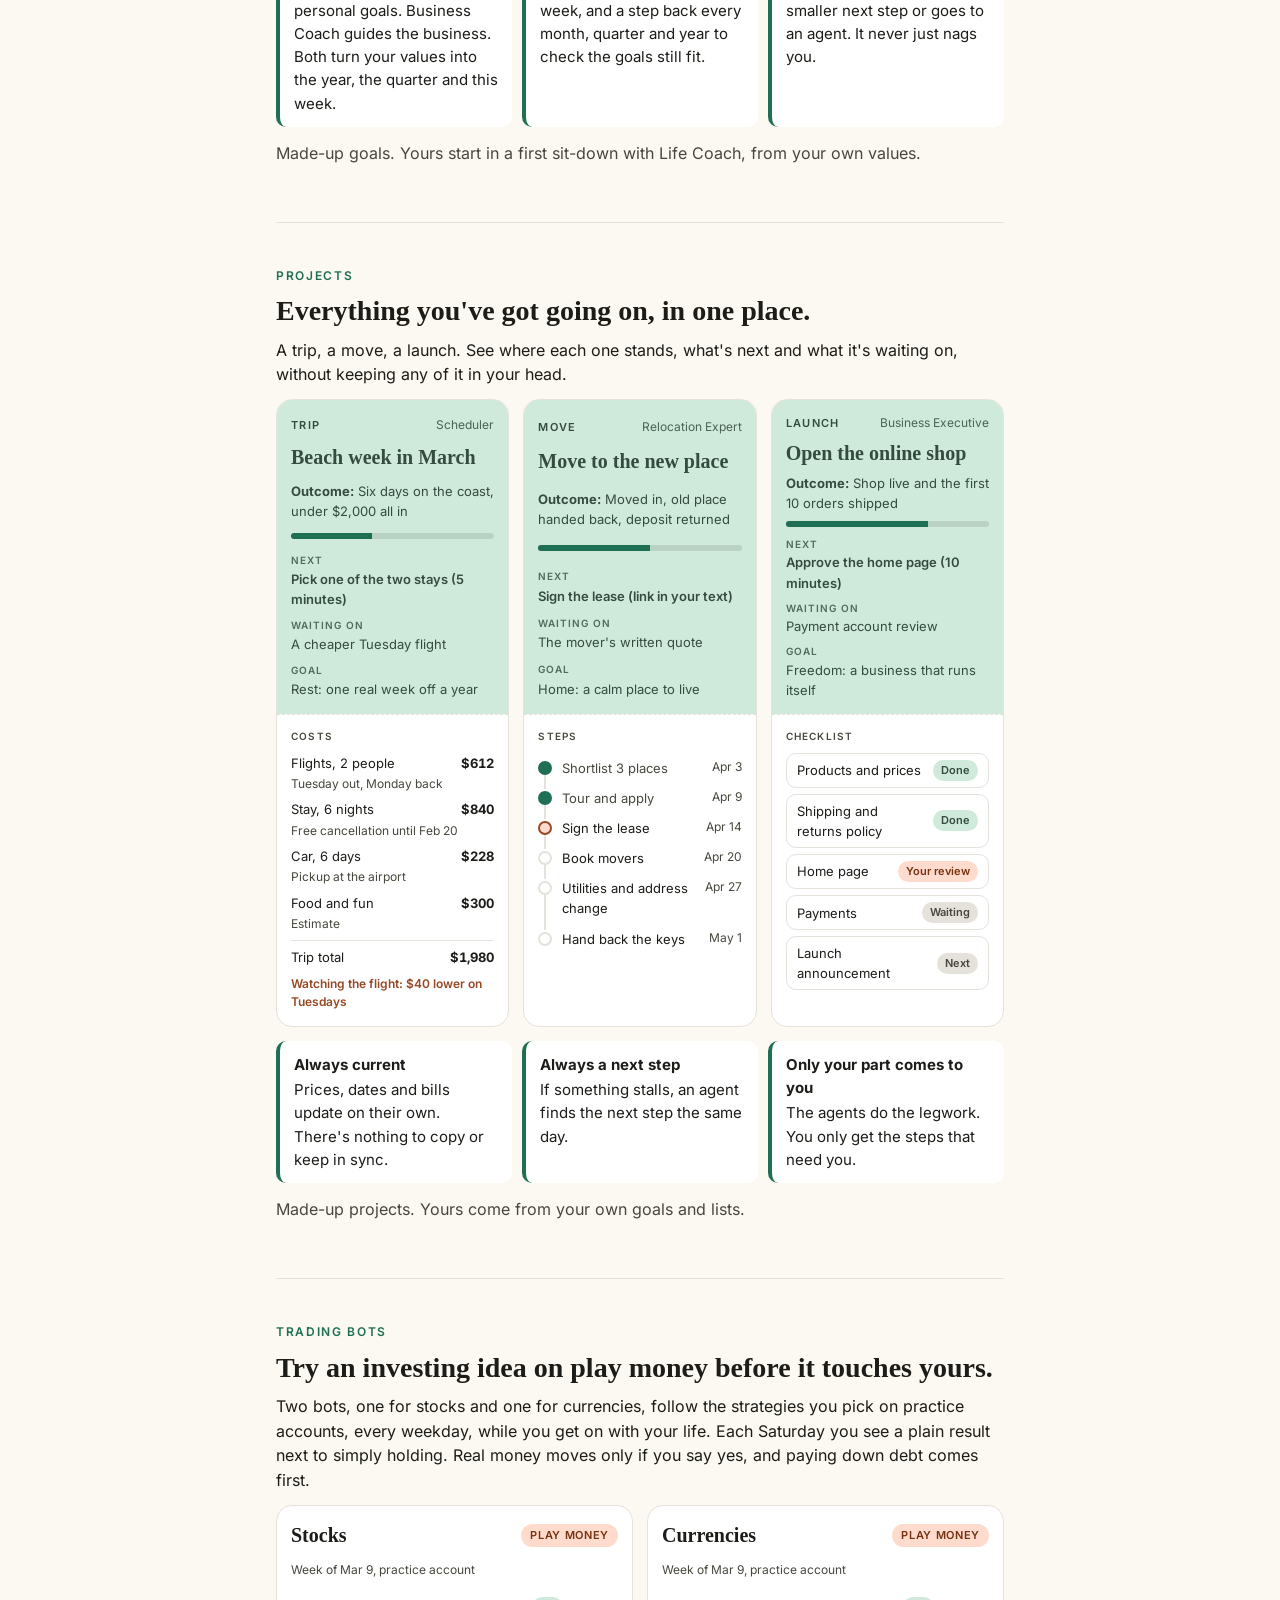
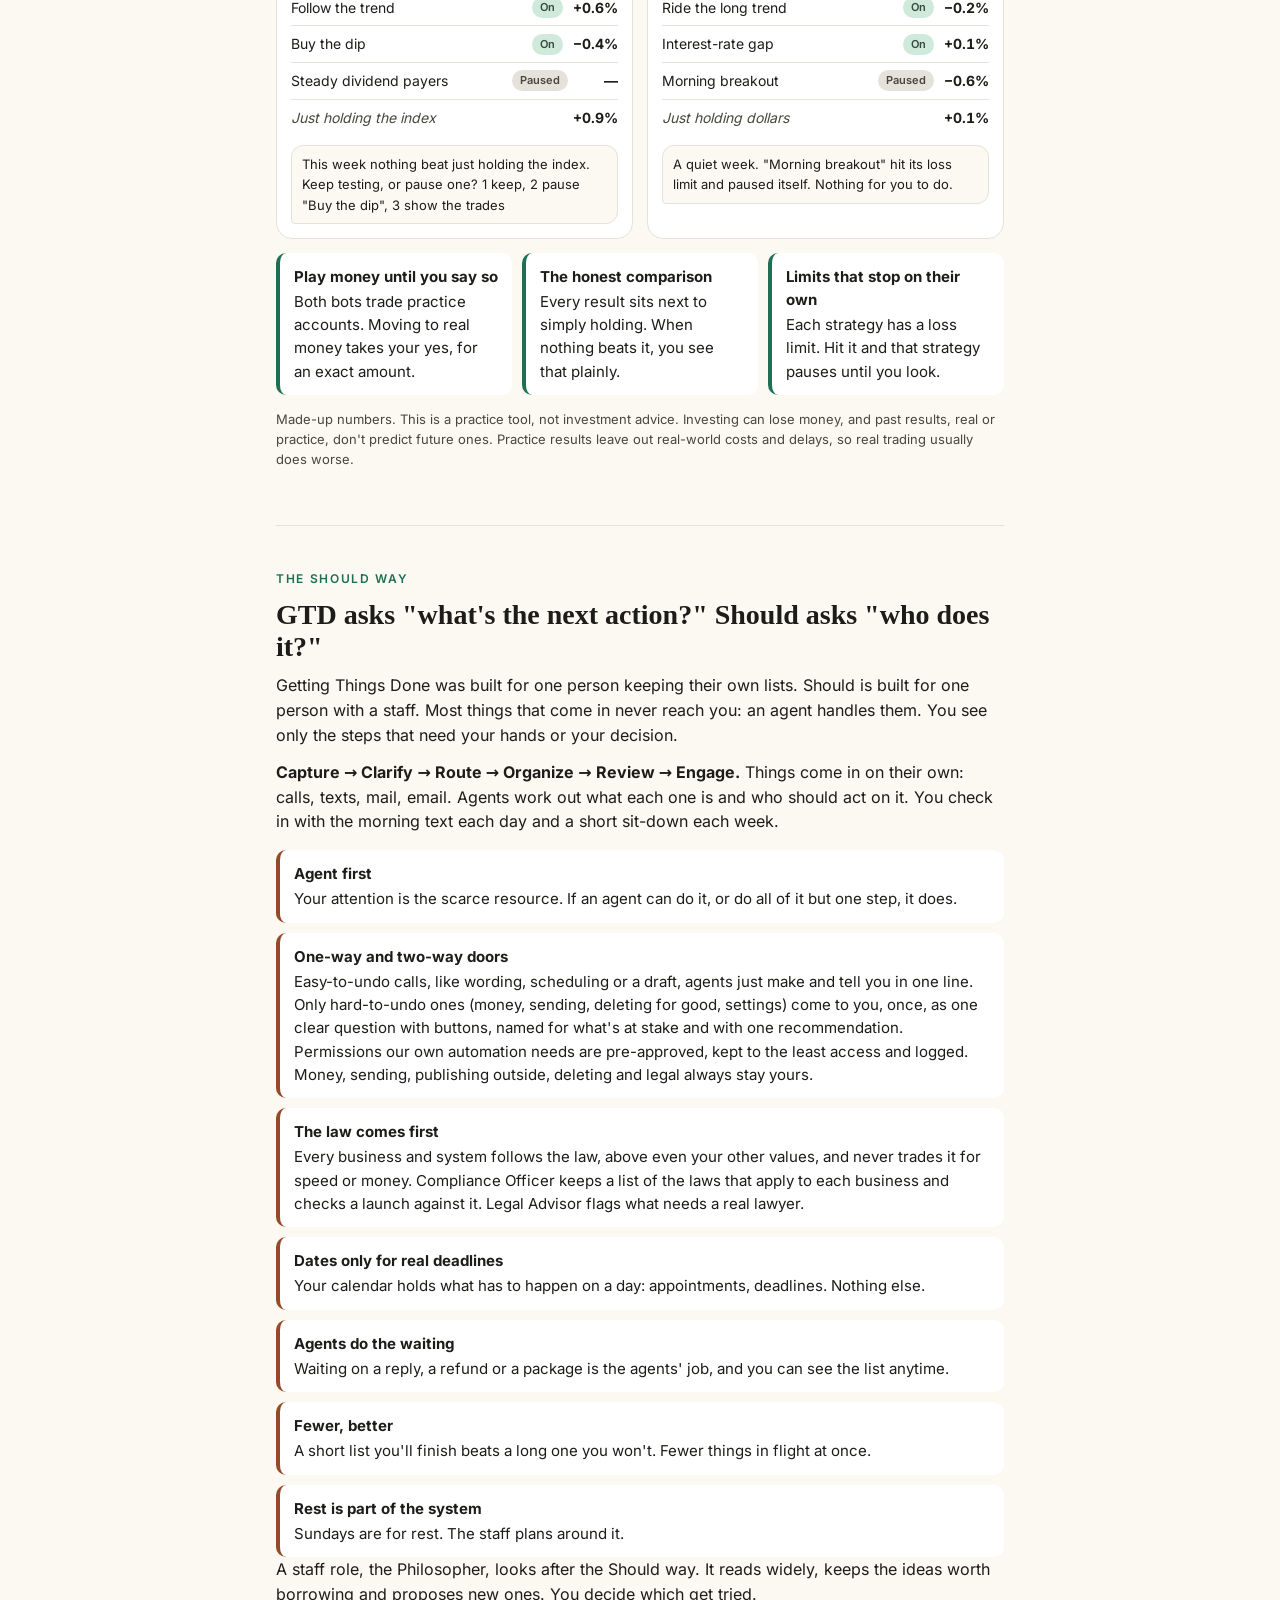
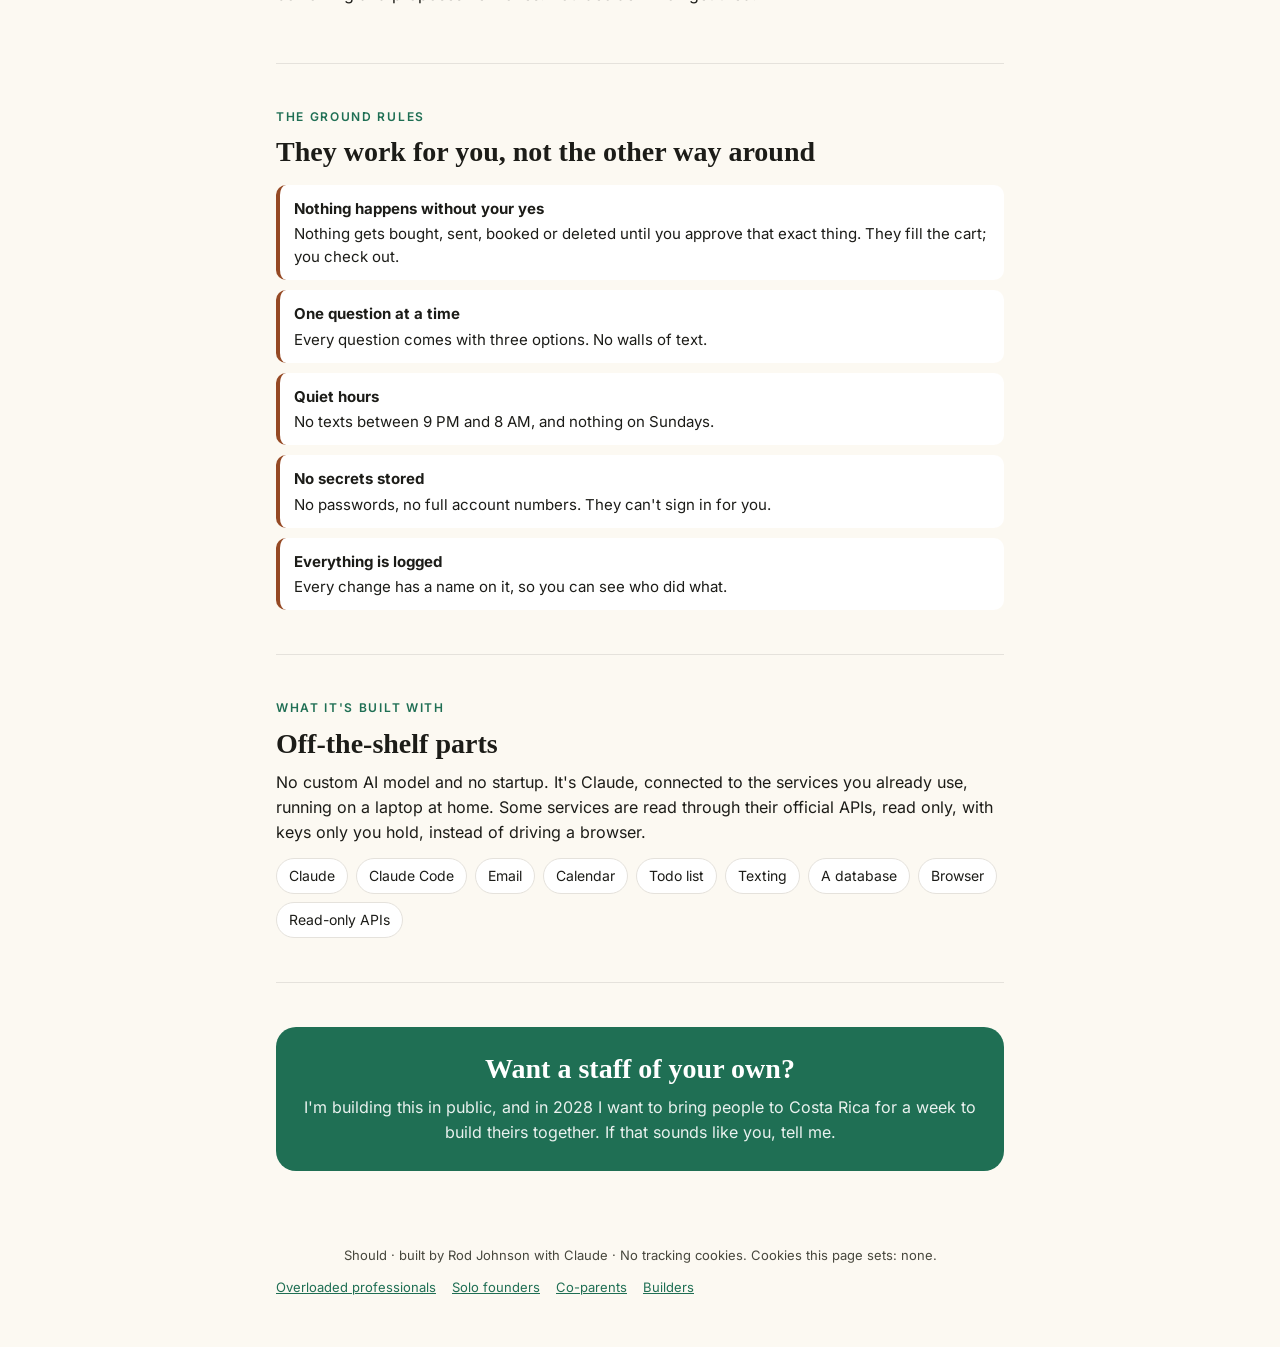
==== commit 2d83ba17: "audience pages (EN, es-419) from design-system v0.44.0 role pages; Who it's for section and footer; " ====
--- a/index.html
+++ b/index.html
@@ -37,6 +37,7 @@
   <div class="cta-row">
     <a class="btn primary" href="#goals" data-i18n="ui.cta_how"></a>
     <a class="btn ghost" href="#staff" data-i18n="ui.cta_staff"></a>
+    <a class="btn ghost" href="#roles" data-i18n="ui.cta_roles"></a>
     <a class="btn ghost" href="demo/" data-i18n="ui.cta_demo"></a>
   </div>
   <div class="ebook-row">
@@ -44,6 +45,18 @@
     <a class="ebook-alt" id="ebookEpub" href="ebook/should-way.en.epub" download data-i18n="ui.ebook_epub"></a>
   </div>
 </header>
+
+<section id="roles" class="pt20">
+  <div class="eyebrow" data-i18n="ui.roles_eyebrow"></div>
+  <h2 data-i18n="ui.roles_h2"></h2>
+  <p class="muted" data-i18n="ui.roles_p"></p>
+  <ul class="roles">
+    <li class="role-card"><h3><a data-i18n="ui.role_pro_n" data-i18n-attr="href:ui.role_pro_href"></a></h3><p data-i18n="ui.role_pro_t"></p><span class="role-more" aria-hidden="true" data-i18n="ui.roles_more"></span></li>
+    <li class="role-card"><h3><a data-i18n="ui.role_founder_n" data-i18n-attr="href:ui.role_founder_href"></a></h3><p data-i18n="ui.role_founder_t"></p><span class="role-more" aria-hidden="true" data-i18n="ui.roles_more"></span></li>
+    <li class="role-card"><h3><a data-i18n="ui.role_co_n" data-i18n-attr="href:ui.role_co_href"></a></h3><p data-i18n="ui.role_co_t"></p><span class="role-more" aria-hidden="true" data-i18n="ui.roles_more"></span></li>
+    <li class="role-card"><h3><a data-i18n="ui.role_builder_n" data-i18n-attr="href:ui.role_builder_href"></a></h3><p data-i18n="ui.role_builder_t"></p><span class="role-more" aria-hidden="true" data-i18n="ui.roles_more"></span></li>
+  </ul>
+</section>
 
 <section id="goals" class="pt20">
   <div class="eyebrow" data-i18n="ui.goals_eyebrow"></div>
@@ -184,7 +197,7 @@
   </div>
 </section>
 
-<footer data-i18n="ui.footer"></footer>
+<footer><p data-i18n="ui.footer"></p><ul class="foot-roles"><li><a data-i18n="ui.role_pro_n" data-i18n-attr="href:ui.role_pro_href"></a></li><li><a data-i18n="ui.role_founder_n" data-i18n-attr="href:ui.role_founder_href"></a></li><li><a data-i18n="ui.role_co_n" data-i18n-attr="href:ui.role_co_href"></a></li><li><a data-i18n="ui.role_builder_n" data-i18n-attr="href:ui.role_builder_href"></a></li></ul></footer>
 </main>
 
 <div class="shade" id="shade"></div>
--- a/should.css
+++ b/should.css
@@ -466,3 +466,16 @@
 .m0s14{margin:0;font-size:14px}.m8s13{margin:8px 0 0;font-size:13px}.mr6{margin:6px 6px 0 0}.fs24{font-size:24px}
 .sheet-head{display:flex;gap:12px;align-items:center;margin:4px 40px 6px 0}
 .legend i.bm{background:var(--muted)}.legend i.ba{background:var(--accent)}.legend i.bw{background:var(--warm)}
+
+/* who it's for (audience pages) */
+.roles{list-style:none;margin:18px 0 0;padding:0;display:grid;gap:14px;grid-template-columns:repeat(auto-fill,minmax(min(100%,220px),1fr))}
+.role-card{position:relative;display:grid;gap:6px;align-content:start;padding:18px;border-radius:16px;background:var(--card);border:1px solid var(--line)}
+.role-card h3{margin:0;font-size:18px}
+.role-card p{margin:0;color:var(--muted);font-size:15px}
+.role-card a{color:inherit;text-decoration:none}
+.role-card a::after{content:"";position:absolute;inset:0;border-radius:inherit}
+.role-card a:focus-visible::after{outline:3px solid var(--accent);outline-offset:2px}
+.role-card:hover{background:var(--accent-soft)}
+.role-more{color:var(--accent);font-weight:600;font-size:14px}
+.foot-roles{list-style:none;margin:10px 0 0;padding:0;display:flex;flex-wrap:wrap;gap:6px 16px}
+.foot-roles a{color:var(--accent)}
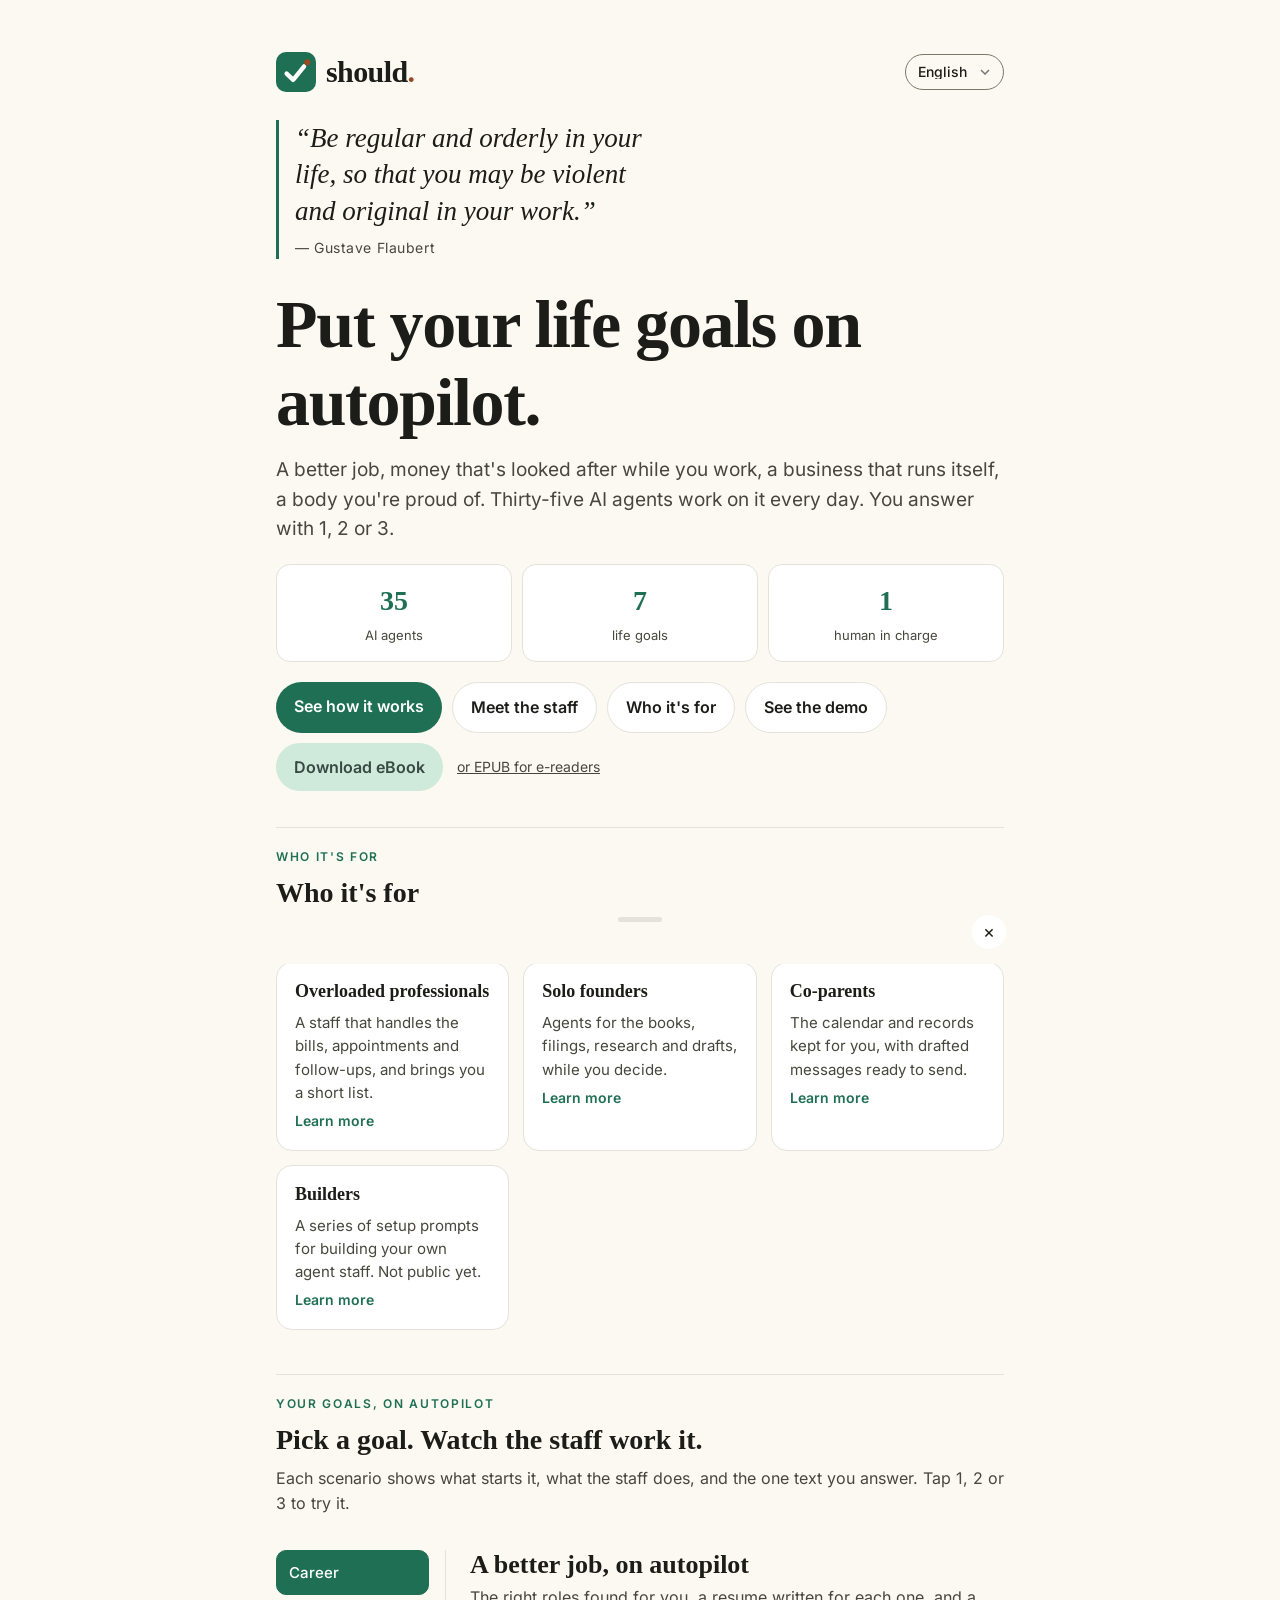
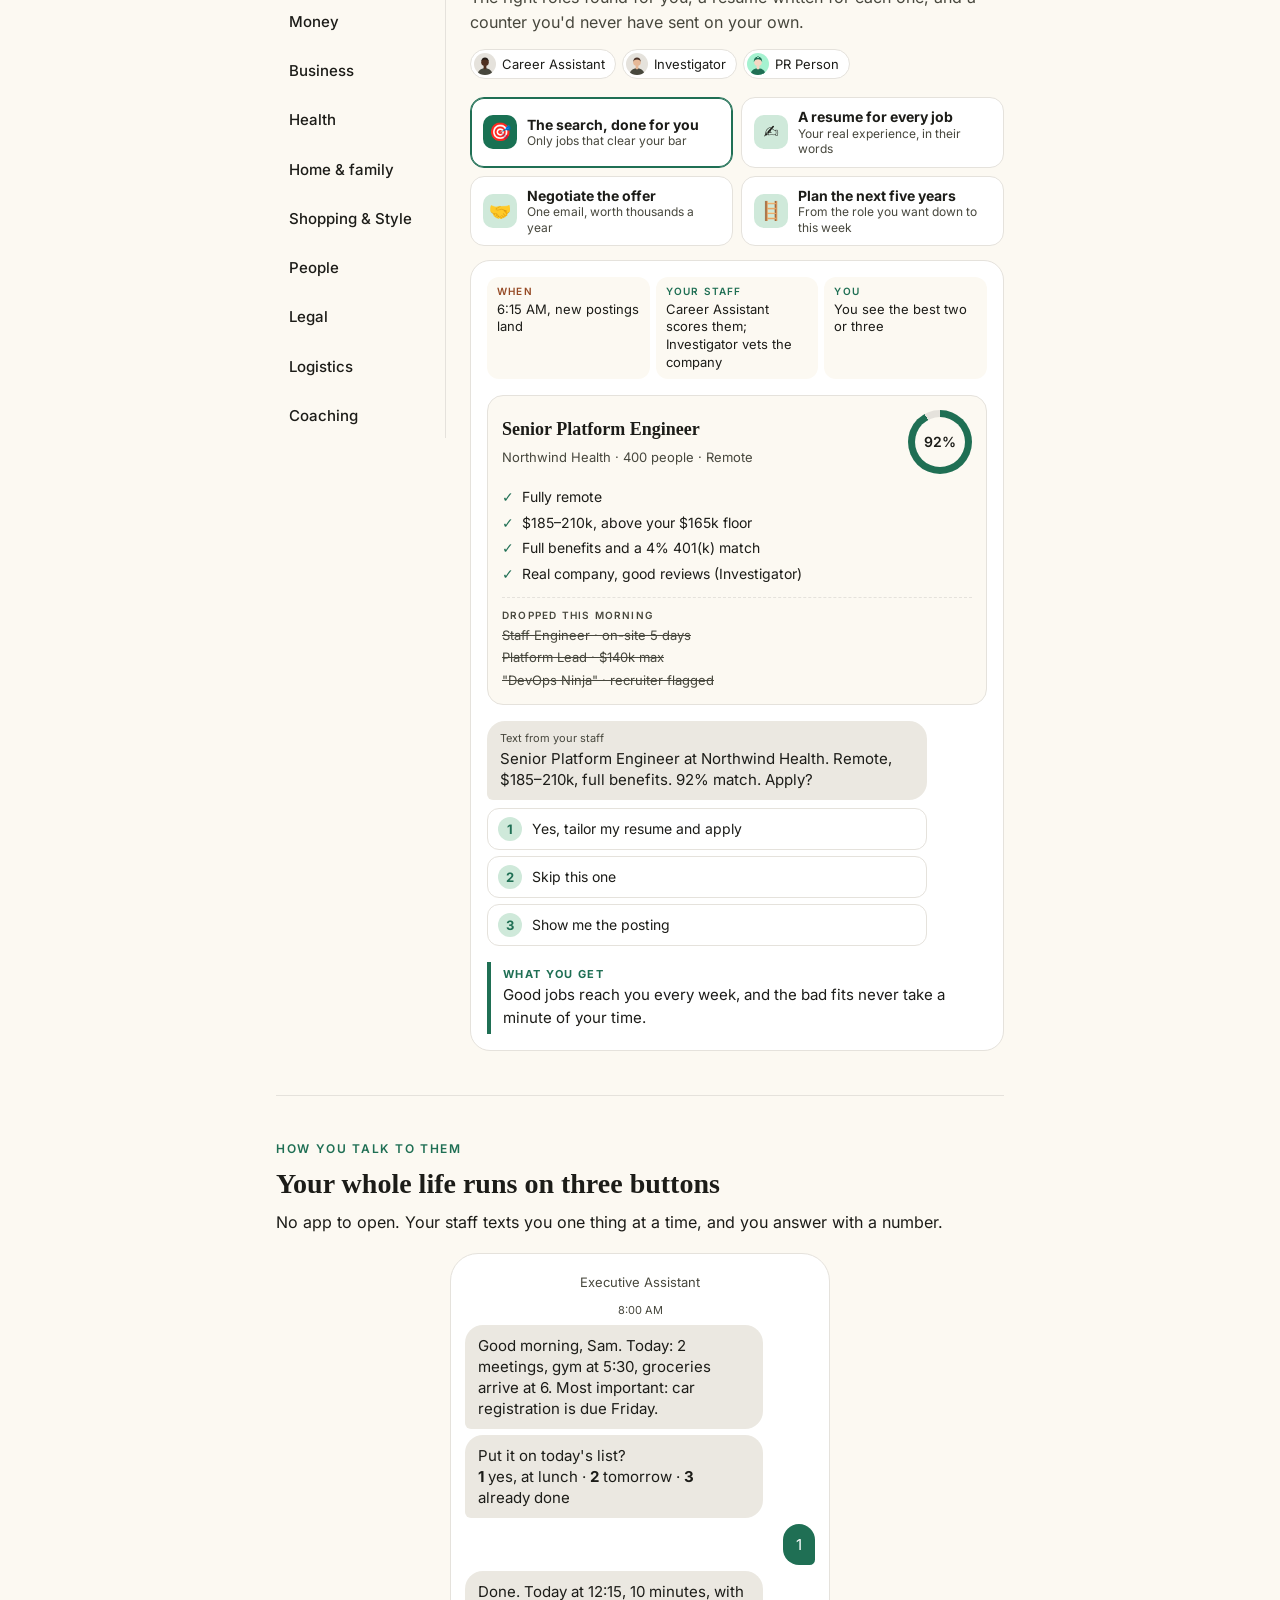
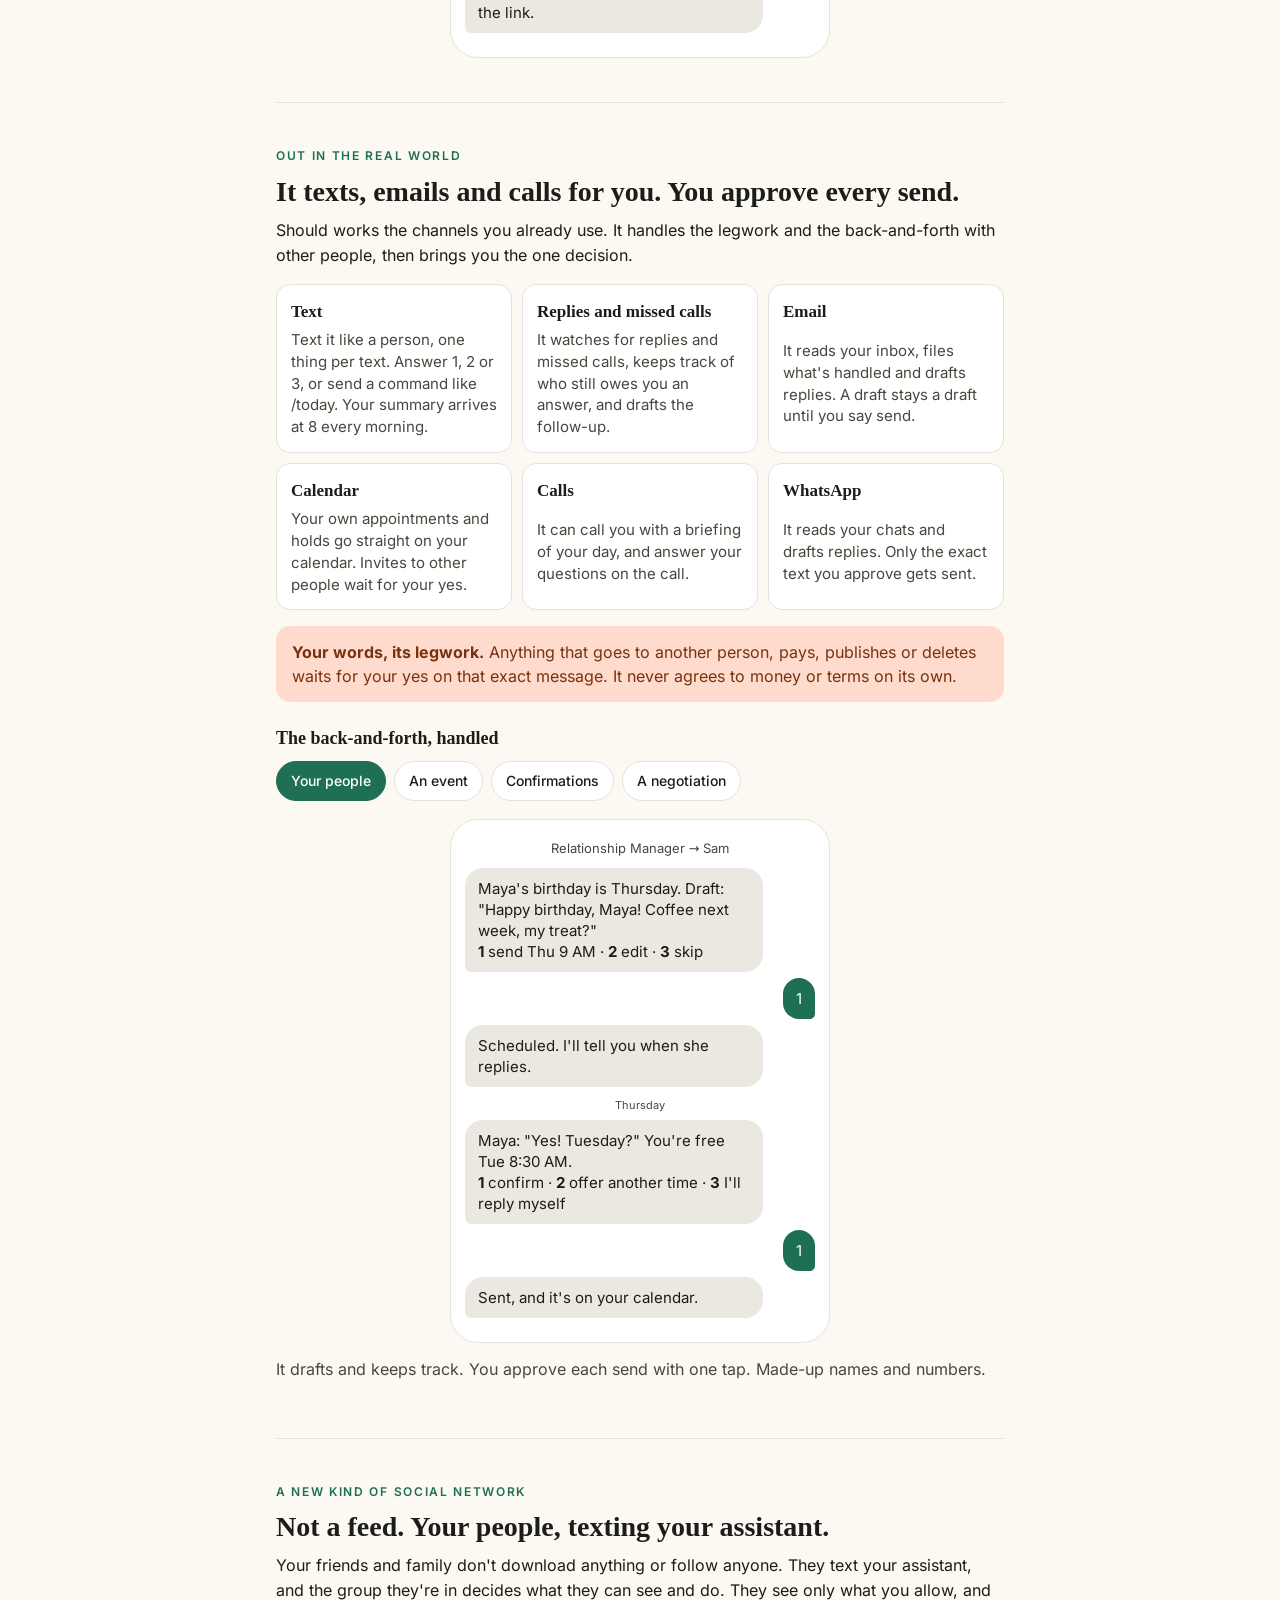
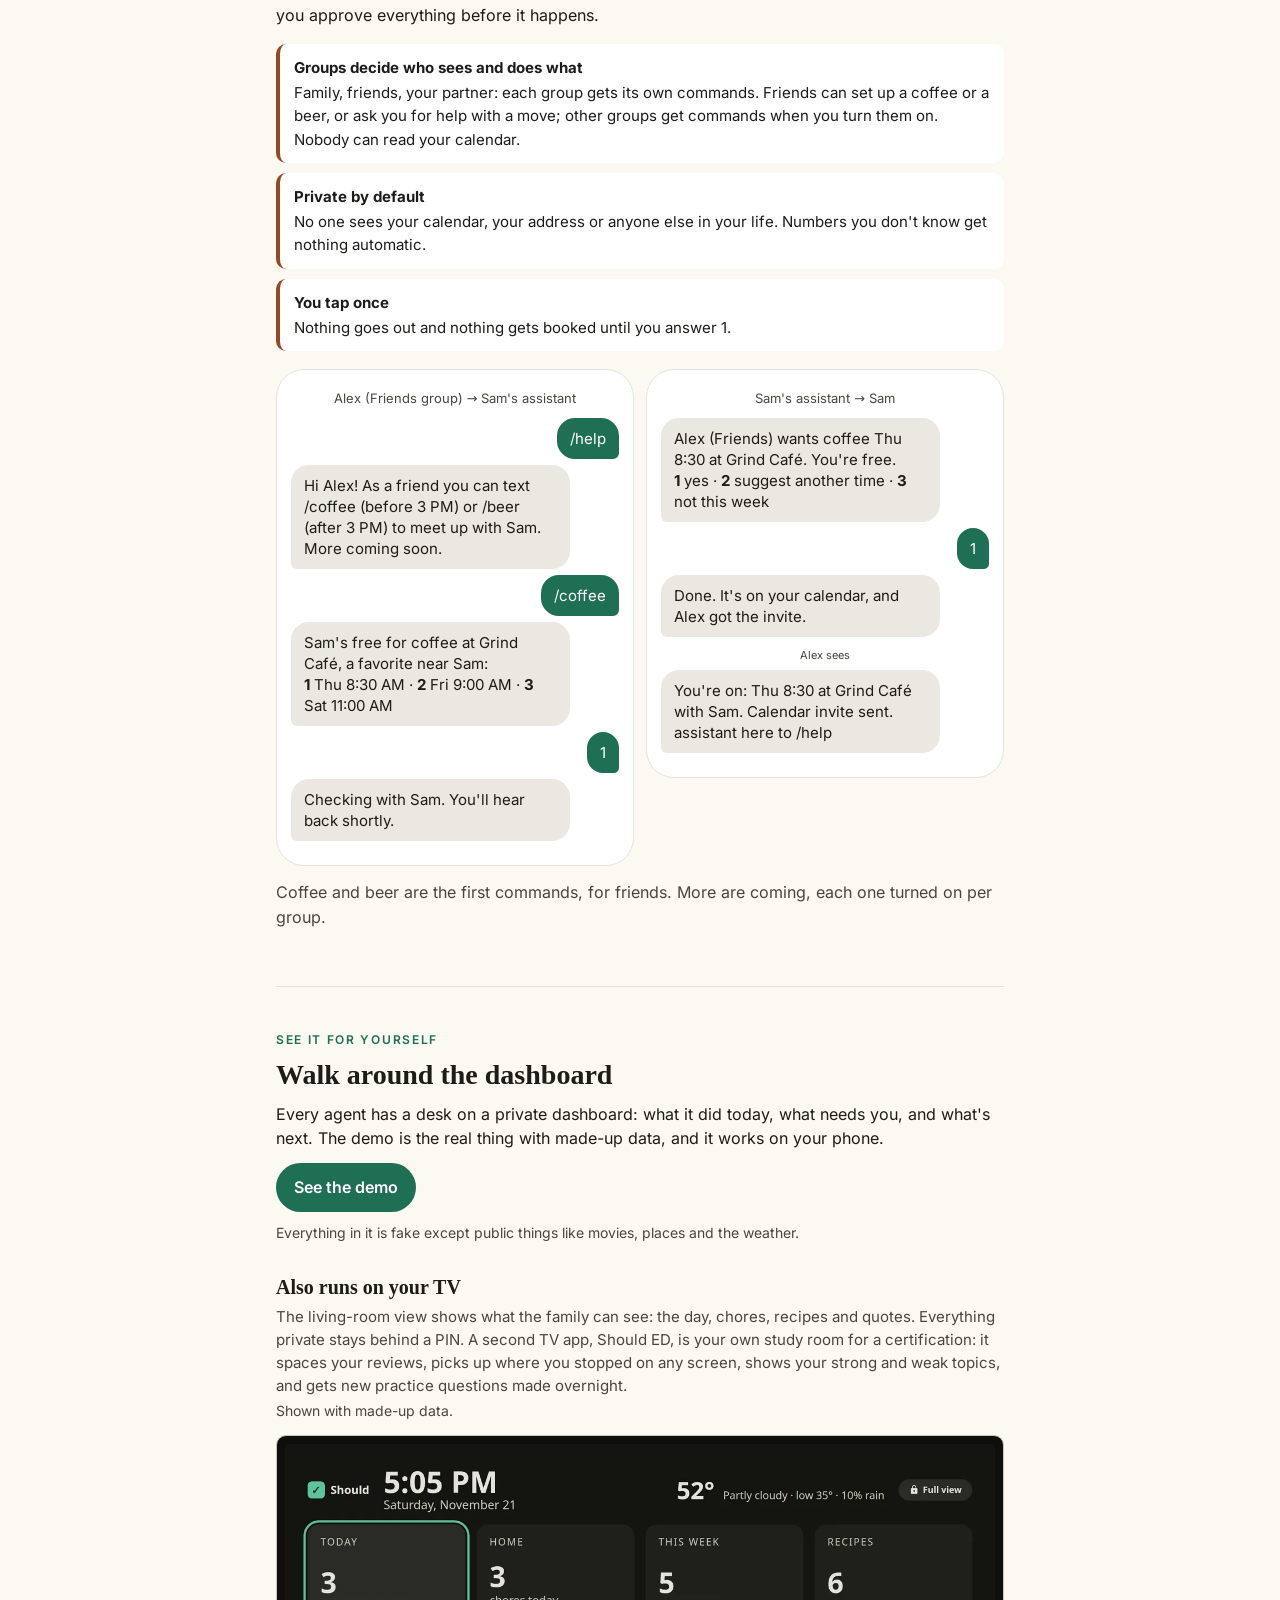
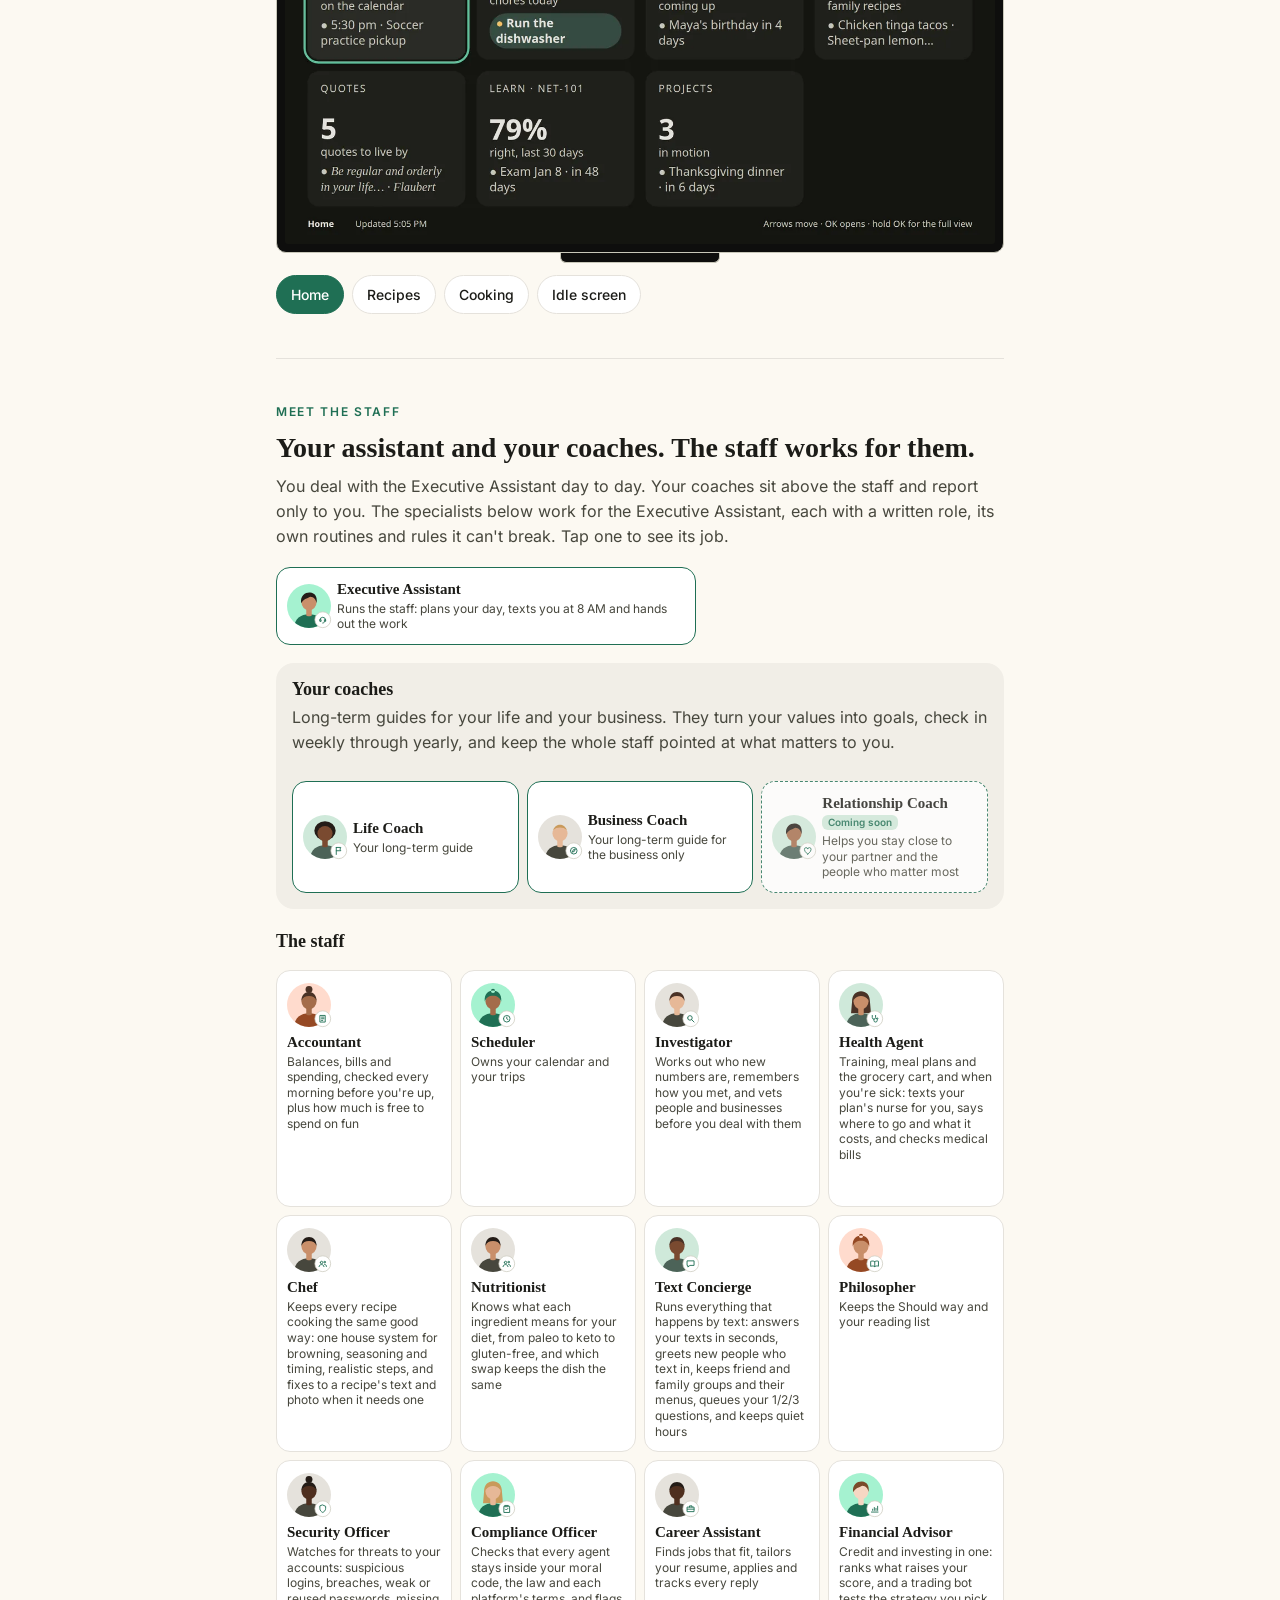
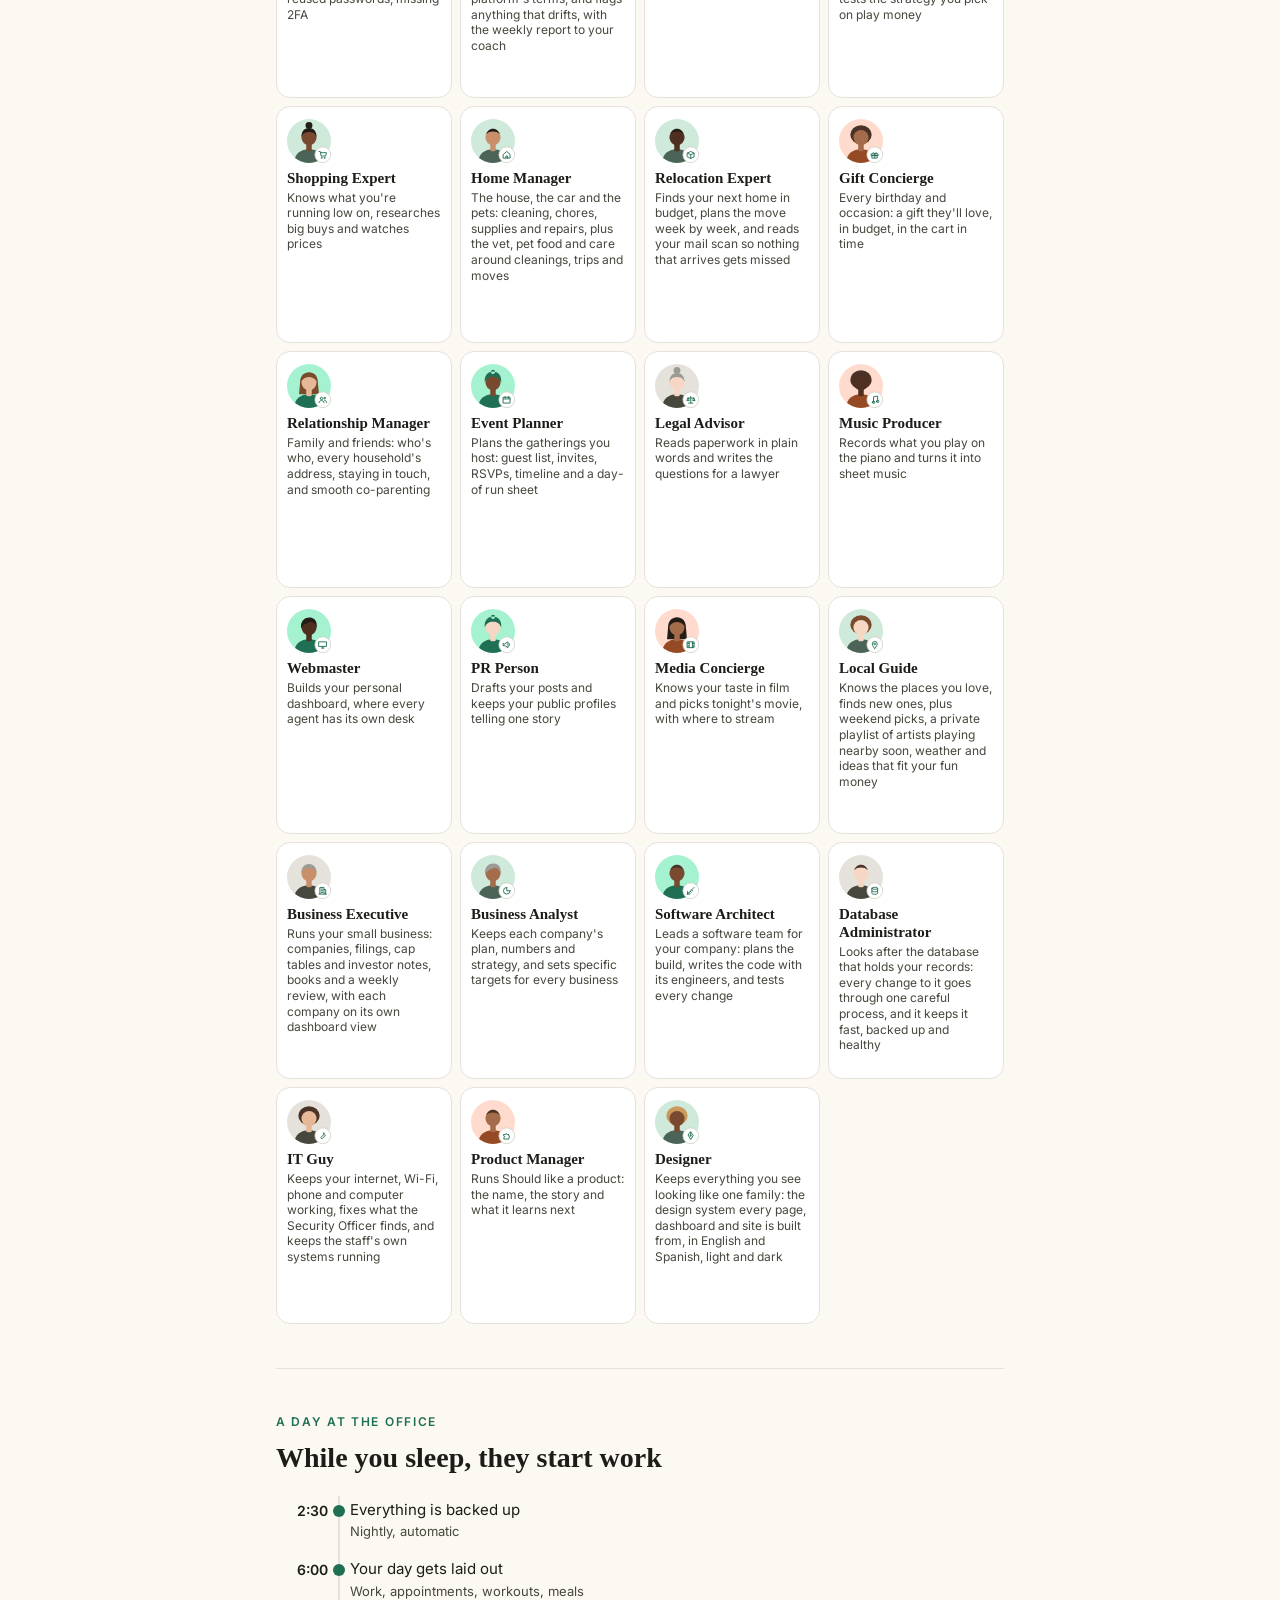
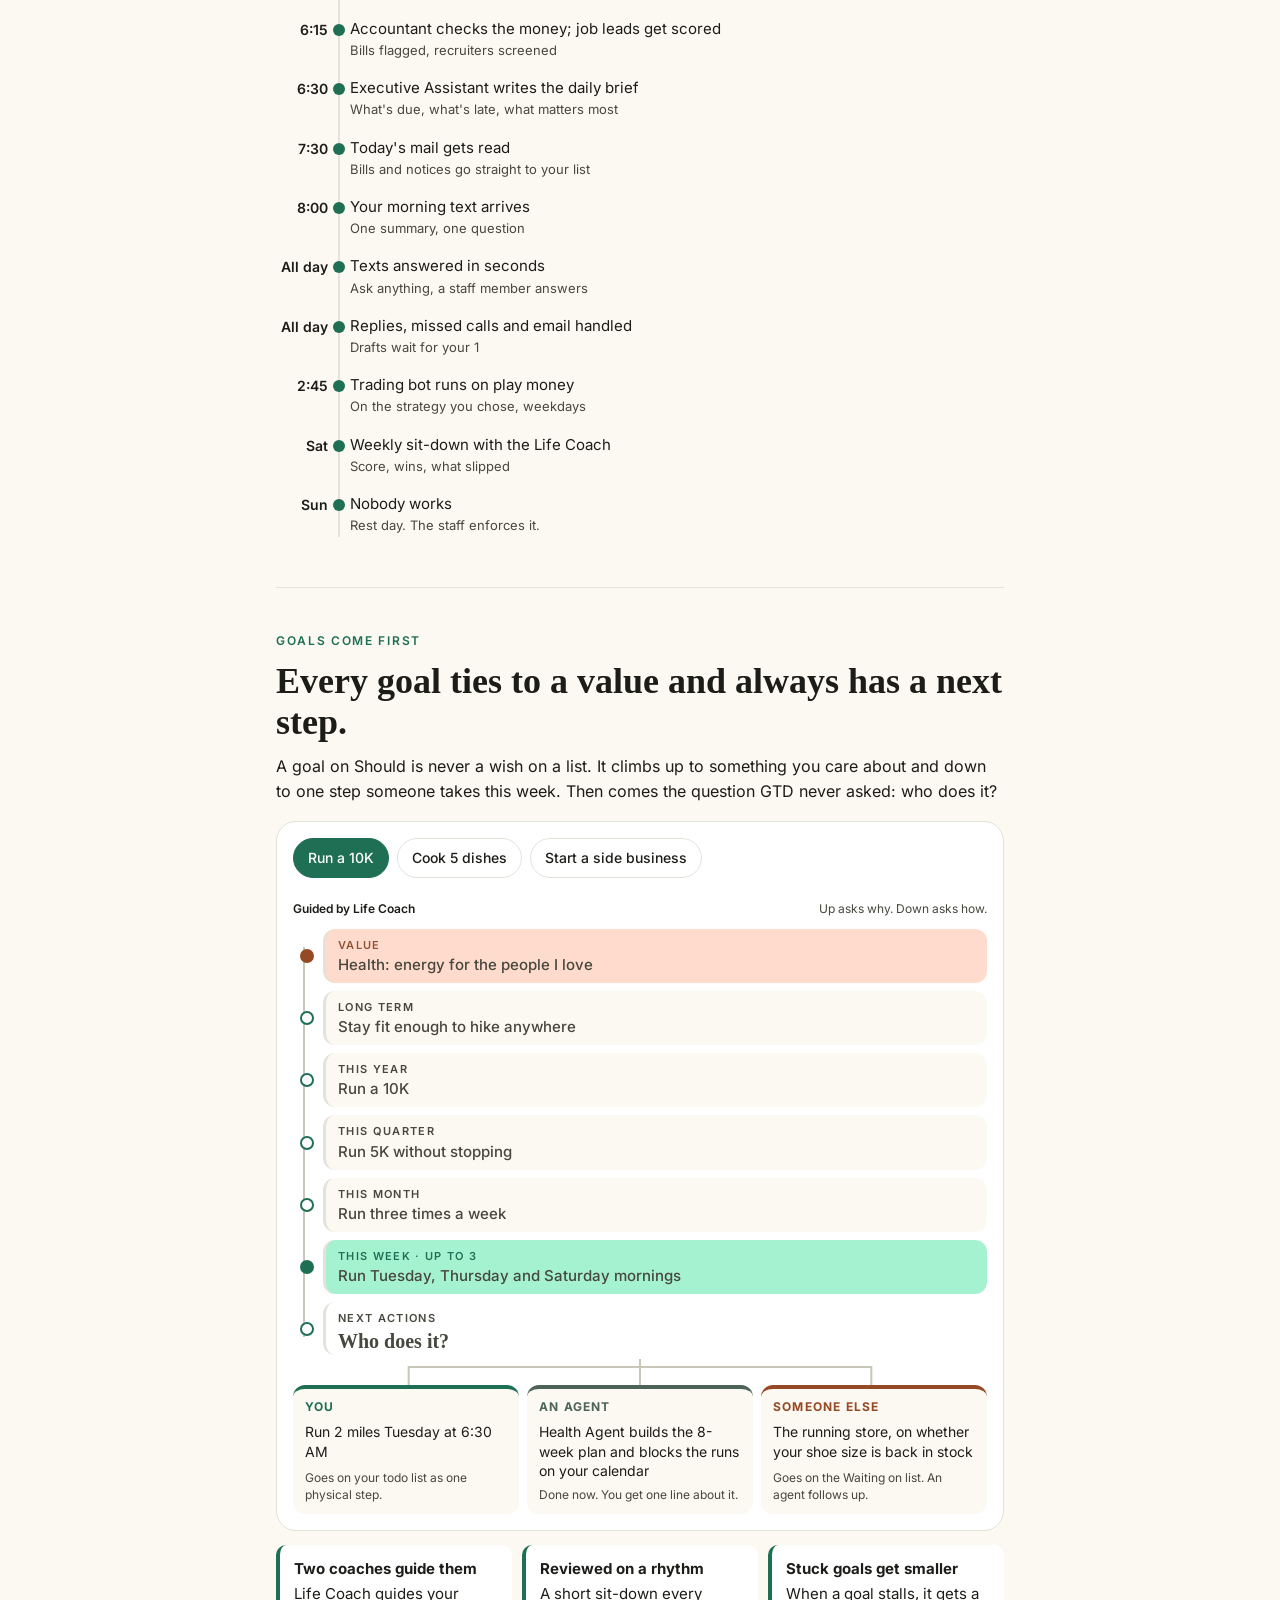
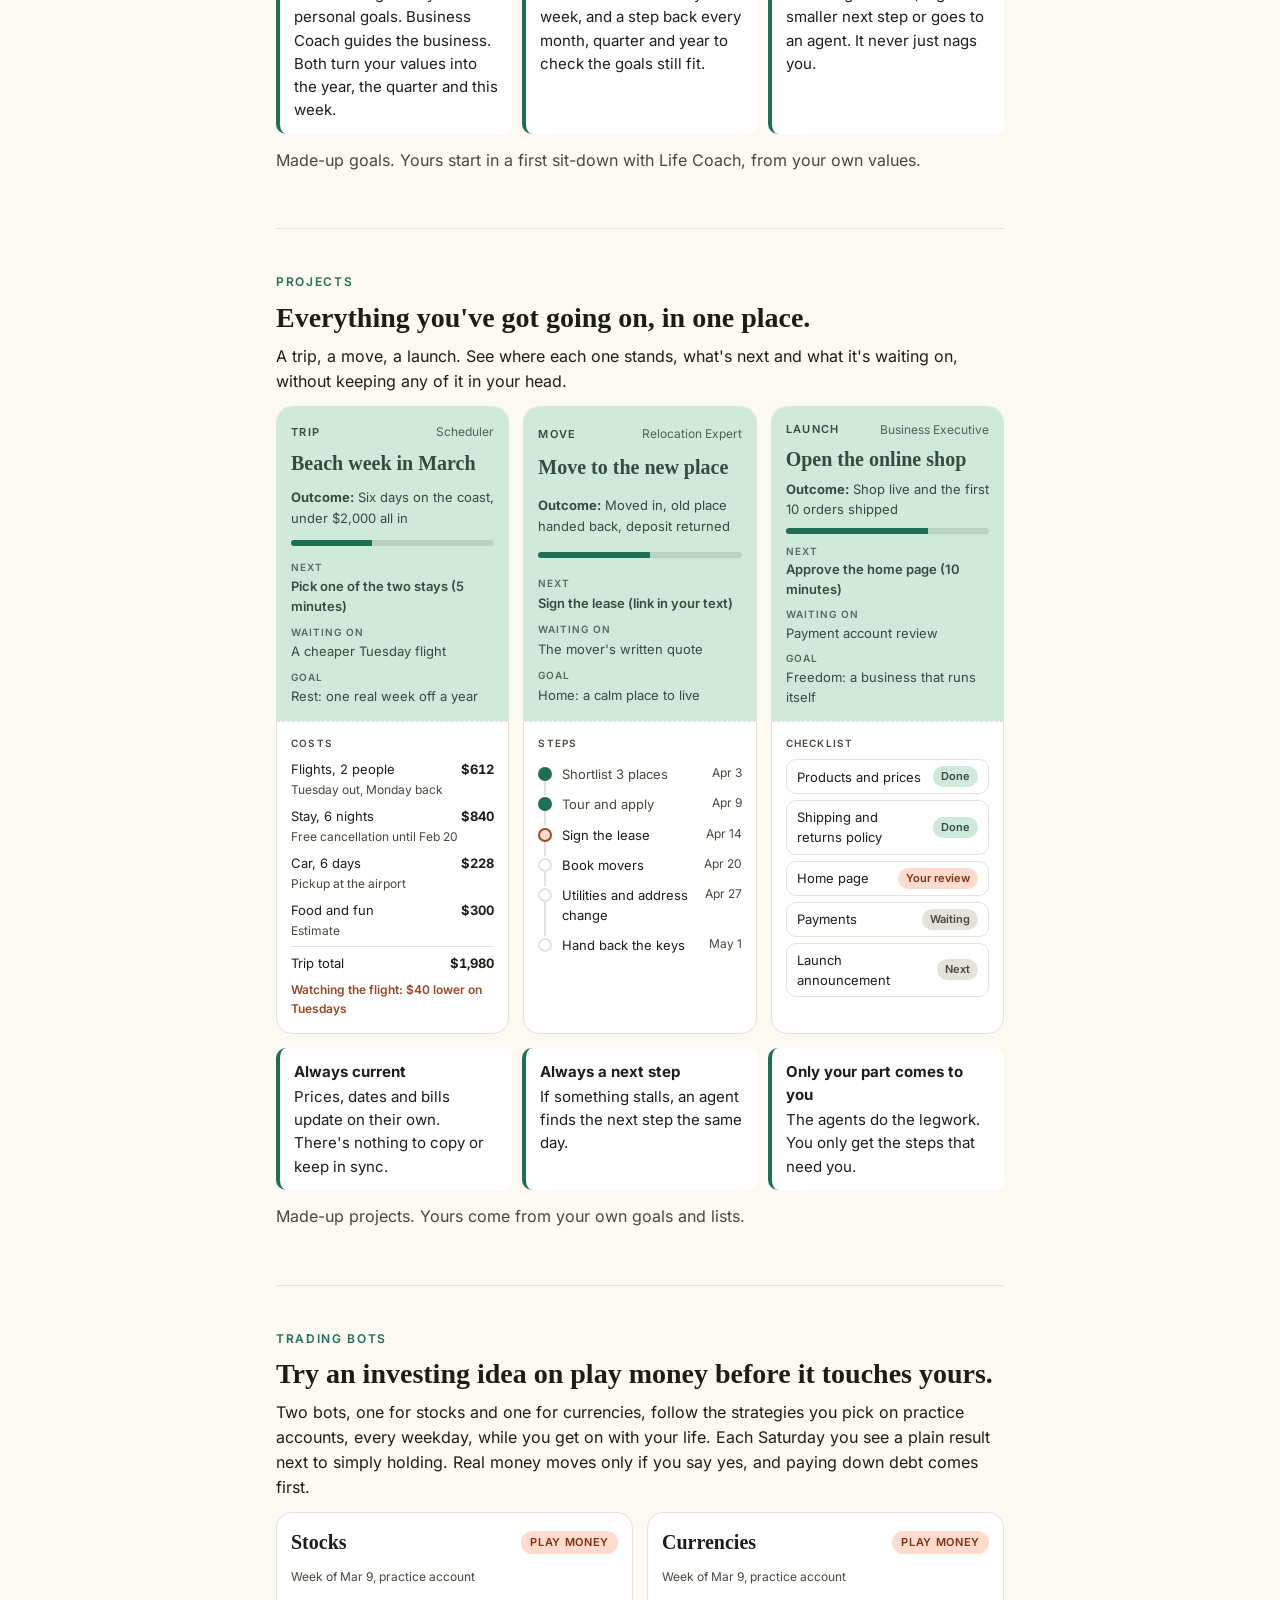
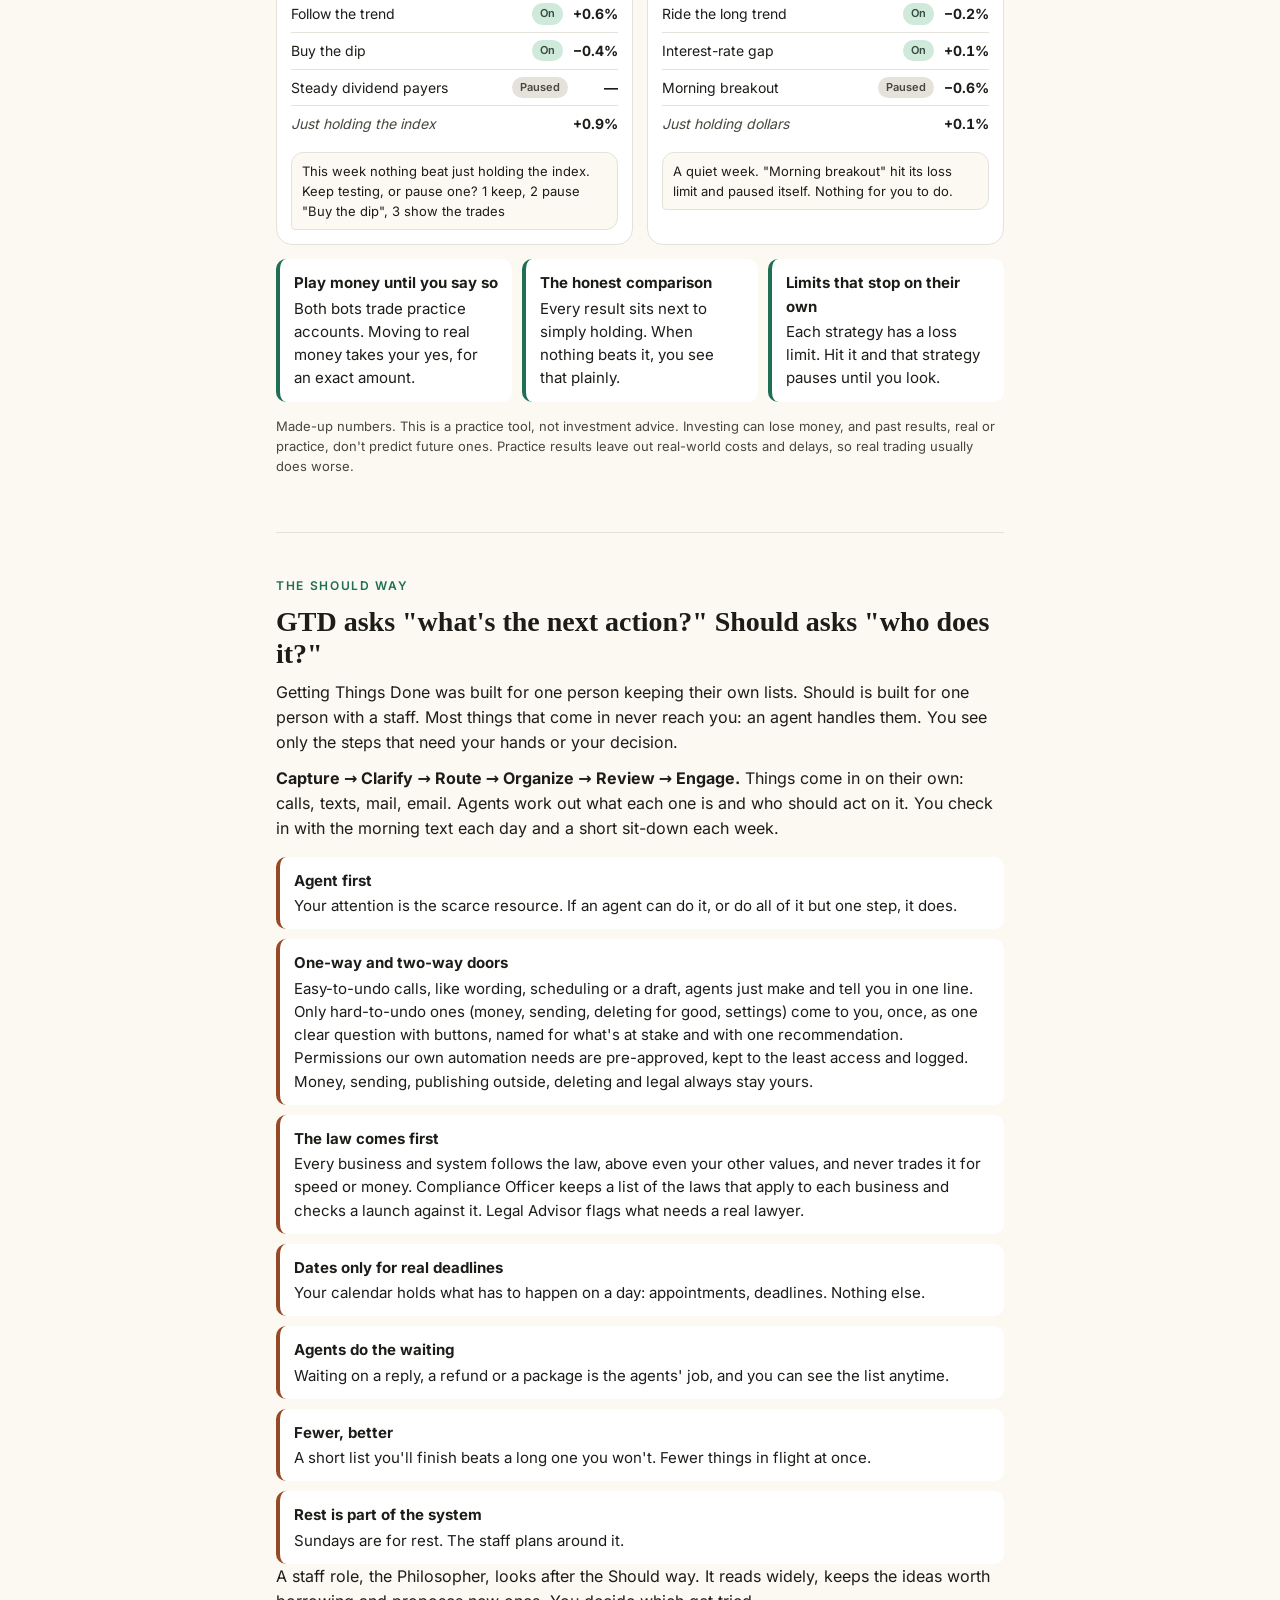
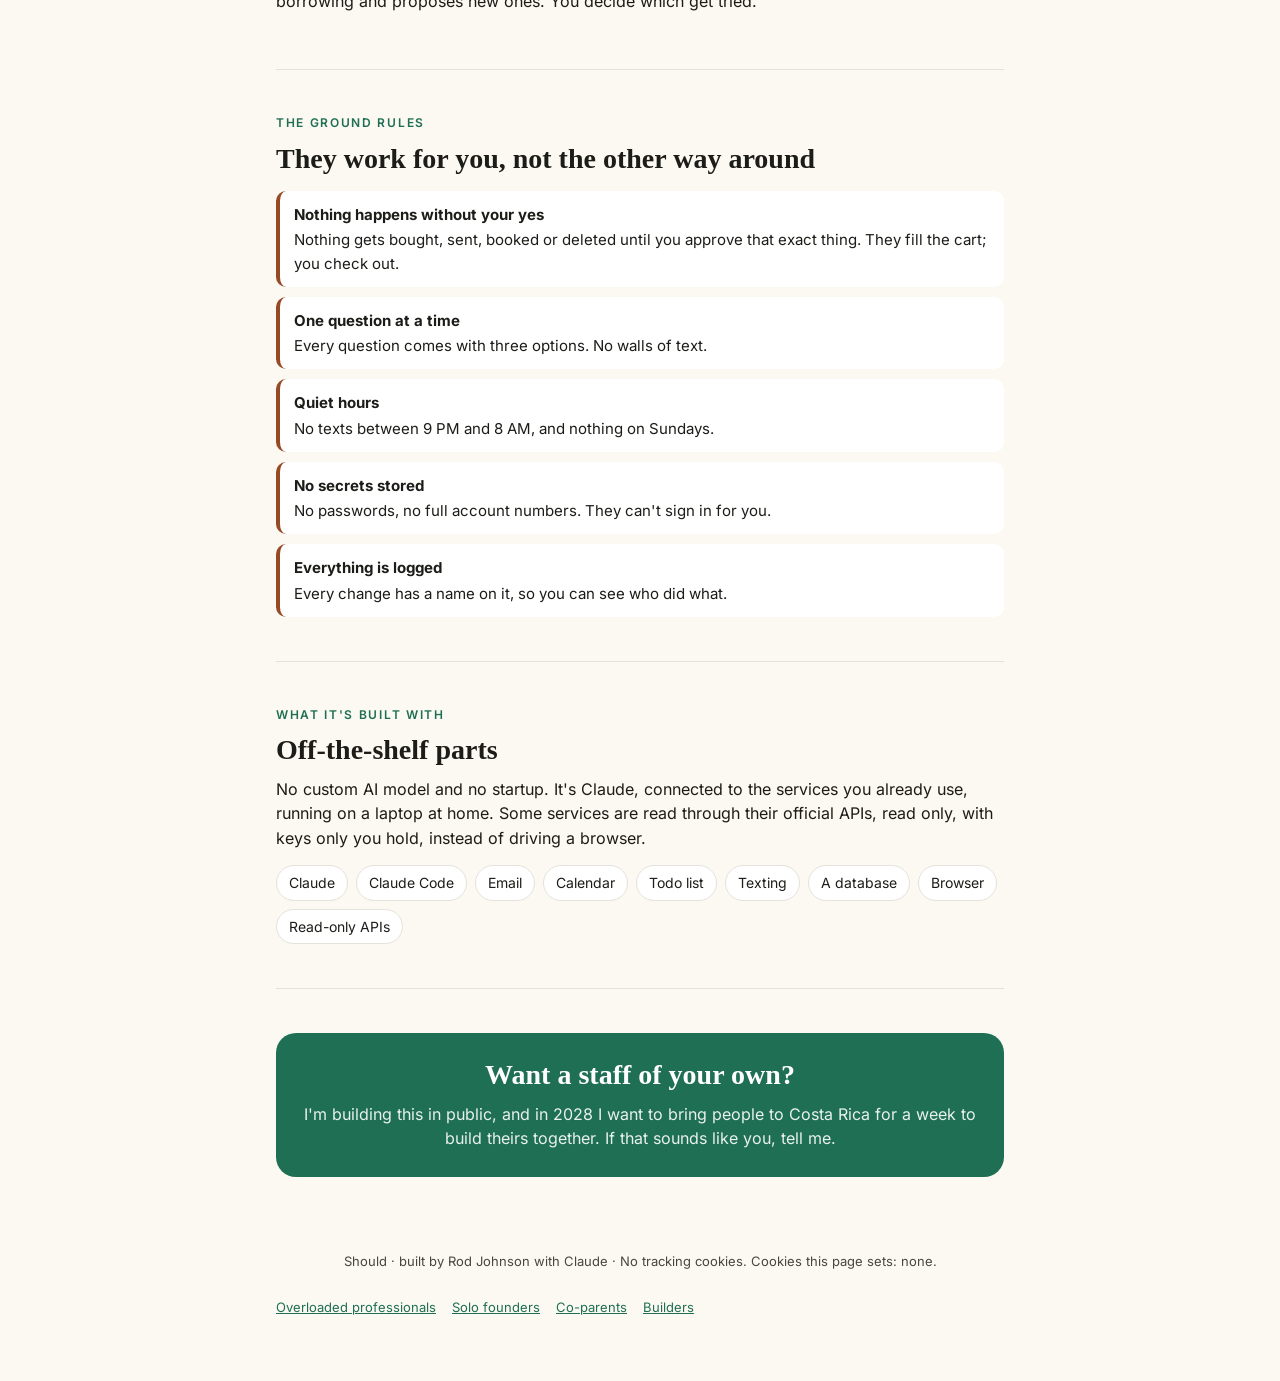
==== commit 8427e5d3: "Page: Chef and Nutritionist under Health Agent; 35 agents Co-Authored-By: Claude Sonnet 5.5 <noreply" ====
--- a/index.html
+++ b/index.html
@@ -11,9 +11,9 @@
 <title>Should</title>
 <link rel="icon" href="favicon.svg" type="image/svg+xml">
 <!-- Link previews can't run scripts, so description and og: stay in English here; the page sets the description from i18n/ on load -->
-<meta name="description" content="Put your life goals on autopilot. One human, thirty-three AI agents.">
+<meta name="description" content="Put your life goals on autopilot. One human, thirty-five AI agents.">
 <meta property="og:title" content="Should">
-<meta property="og:description" content="Put your life goals on autopilot. One human, thirty-three AI agents.">
+<meta property="og:description" content="Put your life goals on autopilot. One human, thirty-five AI agents.">
 <link rel="stylesheet" href="ds/fonts.css">
 <link rel="stylesheet" href="ds/design-system.css">
 <link rel="stylesheet" href="should.css">
@@ -30,7 +30,7 @@
   <h1 data-i18n="ui.hero_h1"></h1>
   <p class="sub" data-i18n="ui.hero_sub"></p>
   <div class="stats">
-    <div class="stat"><b>33</b><span data-i18n="ui.stat_agents"></span></div>
+    <div class="stat"><b>35</b><span data-i18n="ui.stat_agents"></span></div>
     <div class="stat"><b>7</b><span data-i18n="ui.stat_goals"></span></div>
     <div class="stat"><b>1</b><span data-i18n="ui.stat_human"></span></div>
   </div>
@@ -214,14 +214,14 @@
 <script>
 /* Structure only. Every visible word is in i18n/en.js and i18n/es.js (same shape, checked by ds/check-i18n.mjs). */
 const AGENTS = {
-  ea:{i:"🧭"}, book:{i:"📒"}, sched:{i:"🗓️"}, pi:{i:"🔎"}, health:{i:"🩺"}, text:{i:"💬"}, phil:{i:"📚"}, sec:{i:"🛡️"},
+  ea:{i:"🧭"}, book:{i:"📒"}, sched:{i:"🗓️"}, pi:{i:"🔎"}, health:{i:"🩺"}, chef:{i:"👩‍🍳"}, nutri:{i:"🥗"}, text:{i:"💬"}, phil:{i:"📚"}, sec:{i:"🛡️"},
   comp:{i:"⚖️"}, bcoach:{i:"🧭",toYou:true}, coach:{i:"🏁"}, career:{i:"💼"}, wealth:{i:"📈"}, shop:{i:"🛒"},
   house:{i:"🏠"}, move:{i:"📦"}, gift:{i:"🎁"}, relmgr:{i:"🤝"}, events:{i:"🎉"}, legal:{i:"⚖️"},
   music:{i:"🎹"}, web:{i:"🖥️"}, pr:{i:"📣"}, media:{i:"🎬"}, guide:{i:"📍"}, biz:{i:"🏢"}, ba:{i:"📊"}, arch:{i:"🏗️"}, dba:{i:"🗄️"}, it:{i:"🛠️"},
   pm:{i:"🧩"}, design:{i:"🎨"}, rel:{i:"💬",soon:true},
 };
 // Each agent's person avatar comes from the design system (ds/avatars.global.js), keyed by org role
-const ORG={ea:"assistant",book:"bookkeeper",sched:"scheduler",pi:"investigator",health:"health",text:"text-concierge",phil:"philosopher",sec:"security",comp:"compliance",bcoach:"business_coach",coach:"coach",career:"career",wealth:"financial",shop:"shopping",house:"home-manager",move:"relocation",gift:"gifts",relmgr:"relationship-manager",events:"events",legal:"legal",music:"music",web:"webmaster",pr:"pr",media:"media",guide:"local-guide",biz:"business",ba:"business_analyst",arch:"as-architect",dba:"dba",it:"it",pm:"product",design:"designer",rel:"relationships"};
+const ORG={ea:"assistant",book:"bookkeeper",sched:"scheduler",pi:"investigator",health:"health",chef:"chef",nutri:"nutritionist",text:"text-concierge",phil:"philosopher",sec:"security",comp:"compliance",bcoach:"business_coach",coach:"coach",career:"career",wealth:"financial",shop:"shopping",house:"home-manager",move:"relocation",gift:"gifts",relmgr:"relationship-manager",events:"events",legal:"legal",music:"music",web:"webmaster",pr:"pr",media:"media",guide:"local-guide",biz:"business",ba:"business_analyst",arch:"as-architect",dba:"dba",it:"it",pm:"product",design:"designer",rel:"relationships"};
 
 const GOALS = [
  {id:"career",agents:["career","pi","pr"],sc:[{ico:"🎯",scene:"lead"},{ico:"✍️",scene:"resume"},{ico:"🤝",scene:"offer",sim:"negotiate"},{ico:"🪜",scene:"ladder"}]},
--- a/should.css
+++ b/should.css
@@ -479,3 +479,5 @@
 .role-more{color:var(--accent);font-weight:600;font-size:14px}
 .foot-roles{list-style:none;margin:10px 0 0;padding:0;display:flex;flex-wrap:wrap;gap:6px 16px}
 .foot-roles a{color:var(--accent)}
+.role-card a{display:block;min-height:3rem;padding-block:.75rem;margin-block:-.75rem}
+.foot-roles a{display:inline-flex;align-items:center;min-height:3rem}
